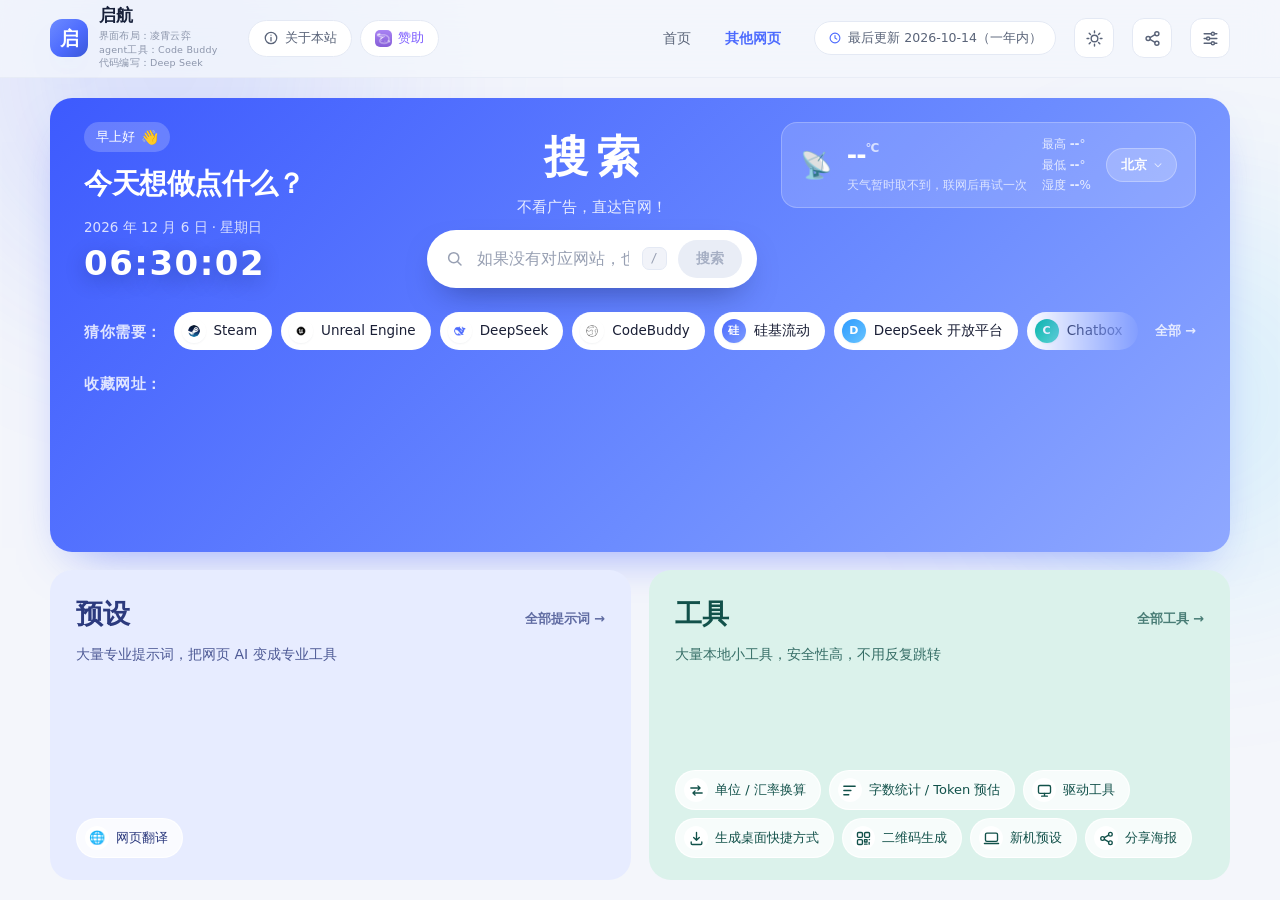
==== index.html @ effaac6b "docs: 关于本站弹窗精简成一条；补上 2026-10-14 那批改动的说明 - about.items 从 4 条收到 1 条，只留「主打什么功能？」   （一段话把搜索 / 预设 / 小工具三块" ====
﻿<!DOCTYPE html>
<html lang="zh-CN" data-theme="light">
<head>
<meta charset="UTF-8" />
<meta name="viewport" content="width=device-width, initial-scale=1" />
<title>启航 · 常用网站导航</title>
<meta name="description" content="常用网站导航页：常用直达、分类浏览、快速搜索，还有天气、便签待办和单位换算小工具。" />
<meta name="theme-color" content="#4D6BFE" />
<link rel="icon" type="image/svg+xml" href="assets/favicon.svg" />
<link rel="stylesheet" href="css/style.css?v=20261015a" />
</head>
<body>
<div class="bg-decor" aria-hidden="true">
  <span class="glow glow-a"></span>
  <span class="glow glow-b"></span>
</div>

<header class="topbar"></header>

<main id="top" class="wrap">

  <!-- ============================================================
       首屏：搜索 / 预设 / 工具 三块（参考稿定的 C1）
       ------------------------------------------------------------
       ① 搜索横跨整条，内部分三层：问候+天气 / 搜索框 / 常去
       ② 预设 ③ 工具 并排在下面
       原来的「天气条」收进了搜索块右上角，「常用直达」变成底部的「常去」条。
       「精选分类」暂时留在首屏下面，没动。
       ============================================================ -->
  <div class="home-top">

    <section class="hero-block" aria-label="搜索">

      <!-- 第一层：问候 ┊ 搜索 ┊ 天气，三者顶部齐平。
           搜索那组（标题 + 标语 + 框）包在 .hb-center 里吃中间的全部宽度；
           窄屏（≤980px）会退回成「问候 / 天气 一行，搜索在下」的老样子。 -->
      <div class="hb-row">

        <div class="hb-hi">
          <p class="hb-hello"><span id="greetText">你好</span><span class="wave">👋</span></p>
          <h1 class="hb-h1">今天想做点什么？</h1>
          <p class="hb-date"><span id="dateText">加载中…</span></p>
          <p class="hb-clock"><span id="clockText" class="clock">--:--:--</span></p>
        </div>

        <!-- 中间这一组：标题 + 标语紧贴搜索框（标语的 margin-bottom 就是那 10px 间距） -->
        <div class="hb-center">
          <h2 class="hb-title">搜索</h2>
          <p class="hb-sub">不看广告，直达官网！</p>

          <div class="search-wrap">
            <form class="search" id="searchForm" autocomplete="off" role="search">
              <svg class="search-icon" viewBox="0 0 24 24" width="19" height="19" fill="none" stroke="currentColor" stroke-width="1.9" stroke-linecap="round">
                <circle cx="11" cy="11" r="6.4"/><path d="M16 16l4.2 4.2"/>
              </svg>
              <input id="searchInput" type="text" enterkeyhint="search" placeholder="如果没有对应网站，也能进行纯净搜索！" aria-label="搜索网站，或输入网址和问题" />
              <button type="button" class="search-clear" id="searchClear" hidden aria-label="清空">×</button>
              <kbd class="search-kbd">/</kbd>
              <button type="submit" class="search-go" id="searchGo" disabled>搜索</button>
            </form>
            <div class="search-panel" id="searchPanel" hidden></div>
          </div>
        </div>

        <aside class="wx" id="weatherCard">
          <span class="wx-icon" id="weatherIcon">⛅</span>
          <div class="wx-now">
            <b><span id="weatherTemp">--</span><small>°C</small></b>
            <em id="weatherDesc">正在获取天气…</em>
          </div>
          <div class="wx-meta">
            <span>最高 <b id="weatherHigh">--</b>°</span>
            <span>最低 <b id="weatherLow">--</b>°</span>
            <span>湿度 <b id="weatherHum">--</b>%</span>
          </div>
          <button class="city-btn" id="cityBtn" type="button" aria-label="选择城市">
            <span id="cityName">北京</span>
            <svg viewBox="0 0 24 24" width="12" height="12" fill="none" stroke="currentColor" stroke-width="2.1" stroke-linecap="round" stroke-linejoin="round">
              <path d="M6 9.5 12 15.5l6-6"/>
            </svg>
          </button>
        </aside>
      </div>

      <!-- 第三层：猜你需要 —— 横向滚动的一排应用，固定内容不轮播。
           数据优先取 data.js 里标了 featured 的，没有就每个分类挑第一个。 -->
      <div class="apps" id="featured">
        <span class="apps-label">猜你需要：</span>
        <div class="apps-track" id="featuredGrid"></div>
        <a class="apps-more" href="sites.html" title="按分类浏览其他值得收藏的官网">全部 →</a>
      </div>

      <!-- 第四层：收藏网址 —— 预留给用户自己钉的几个入口。
           先和「猜你需要」并排站着、共用同一套样式（.apps / .apps-label / .apps-track），
           等内容定下来直接往 #favGrid 里塞就行，不用再调版面。 -->
      <div class="apps apps-fav" id="favorites">
        <span class="apps-label">收藏网址：</span>
        <div class="apps-track" id="favGrid"></div>
      </div>

    </section>

    <!-- ② 预设 | ③ 工具 -->
    <div class="pw-row">

      <section class="pw pw-preset">
        <div class="pw-head">
          <h2>预设</h2>
          <a class="pw-go" href="translate.html">全部提示词 →</a>
        </div>
        <p class="pw-sub">大量专业提示词，把网页 AI 变成专业工具</p>
        <div class="pw-chips" id="presetChips"></div>
      </section>

      <section class="pw pw-tool">
        <div class="pw-head">
          <h2>工具</h2>
          <a class="pw-go" href="tools.html?tool=unit">全部工具 →</a>
        </div>
        <p class="pw-sub">大量本地小工具，安全性高，不用反复跳转</p>
        <div class="pw-chips">

          <a class="pw-chip" href="tools.html?tool=unit">
            <span class="pw-chip-ico">
              <svg viewBox="0 0 24 24" width="17" height="17" fill="none" stroke="currentColor" stroke-width="1.9" stroke-linecap="round" stroke-linejoin="round">
                <path d="M4 8.5h13M14 5.5l3 3-3 3M20 15.5H7M10 12.5l-3 3 3 3"/>
              </svg>
            </span>
            单位 / 汇率换算
          </a>

          <a class="pw-chip" href="tools.html?tool=counter">
            <span class="pw-chip-ico">
              <svg viewBox="0 0 24 24" width="17" height="17" fill="none" stroke="currentColor" stroke-width="1.9" stroke-linecap="round" stroke-linejoin="round">
                <path d="M4 6h16M4 12h10M4 18h7"/>
              </svg>
            </span>
            字数统计 / Token 预估
          </a>

          <a class="pw-chip" href="tools.html?tool=specs">
            <span class="pw-chip-ico">
              <svg viewBox="0 0 24 24" width="17" height="17" fill="none" stroke="currentColor" stroke-width="1.9" stroke-linecap="round" stroke-linejoin="round">
                <rect x="3.5" y="5" width="17" height="11" rx="2"/><path d="M8 20h8M12 16v4"/>
              </svg>
            </span>
            驱动工具
          </a>

          <a class="pw-chip" href="tools.html?tool=shortcut">
            <span class="pw-chip-ico">
              <svg viewBox="0 0 24 24" width="17" height="17" fill="none" stroke="currentColor" stroke-width="1.9" stroke-linecap="round" stroke-linejoin="round">
                <path d="M12 3.5v11M8 10.5l4 4 4-4"/><path d="M4.5 17v2A1.5 1.5 0 0 0 6 20.5h12a1.5 1.5 0 0 0 1.5-1.5v-2"/>
              </svg>
            </span>
            生成桌面快捷方式
          </a>

          <a class="pw-chip" href="qr.html">
            <span class="pw-chip-ico">
              <svg viewBox="0 0 24 24" width="17" height="17" fill="none" stroke="currentColor" stroke-width="1.9" stroke-linecap="round" stroke-linejoin="round">
                <rect x="3.5" y="3.5" width="7" height="7" rx="1.6"/>
                <rect x="13.5" y="3.5" width="7" height="7" rx="1.6"/>
                <rect x="3.5" y="13.5" width="7" height="7" rx="1.6"/>
                <path d="M13.5 13.5h3.5v3.5h-3.5zM20 13.5h.5M13.5 20h3.5M20 17.5v2.5"/>
              </svg>
            </span>
            二维码生成
          </a>

          <a class="pw-chip" href="tools.html?tool=newpc">
            <span class="pw-chip-ico">
              <svg viewBox="0 0 24 24" width="17" height="17" fill="none" stroke="currentColor" stroke-width="1.9" stroke-linecap="round" stroke-linejoin="round">
                <rect x="3.5" y="4.5" width="17" height="11.5" rx="2"/><path d="M2 19h20"/>
              </svg>
            </span>
            新机预设
          </a>

          <a class="pw-chip" href="tools.html?tool=share">
            <span class="pw-chip-ico">
              <svg viewBox="0 0 24 24" width="17" height="17" fill="none" stroke="currentColor" stroke-width="1.9" stroke-linecap="round" stroke-linejoin="round">
                <circle cx="17.5" cy="6" r="2.6"/><circle cx="6.5" cy="12" r="2.6"/><circle cx="17.5" cy="18" r="2.6"/>
                <path d="M8.9 10.8 15.1 7.2M8.9 13.2l6.2 3.6"/>
              </svg>
            </span>
            分享海报
          </a>

        </div>
      </section>
    </div>
  </div>

</main>

<div class="cp-mask" id="cpMask" hidden>
  <div class="city-picker" role="dialog" aria-modal="true" aria-labelledby="cpTitle">
    <div class="cp-head">
      <span class="cp-title" id="cpTitle">选择城市</span>
      <div class="cp-search-wrap">
        <svg viewBox="0 0 24 24" width="16" height="16" fill="none" stroke="currentColor" stroke-width="1.9" stroke-linecap="round">
          <circle cx="11" cy="11" r="6.4"/><path d="M16 16l4.2 4.2"/>
        </svg>
        <input id="citySearch" class="cp-search" type="text" autocomplete="off" placeholder="搜索任意城市，如 杭州 / Shenzhen" />
      </div>
      <button class="cp-close" id="cpClose" type="button" aria-label="关闭">
        <svg viewBox="0 0 24 24" width="17" height="17" fill="none" stroke="currentColor" stroke-width="2" stroke-linecap="round">
          <path d="M6 6l12 12M18 6L6 18"/>
        </svg>
      </button>
    </div>

    <div class="cp-body">
      <div class="cp-provinces" id="cpProvinces"></div>
      <div class="cp-cities" id="cpCities"></div>
    </div>

    <div class="cp-foot">
      <button class="mini-btn" id="cpLocate" type="button">使用我的精确位置</button>
      <span class="cp-hint" id="cpHint">按省份浏览，也可以直接搜索任意城市</span>
    </div>
  </div>
</div>


<!-- 页脚已经拿掉：主页现在整好一屏，不留要滚才能看到的东西。
     署名还在顶栏那份 brand-credit 里，没丢。 -->

<div class="modal-mask" id="introModal" hidden>
  <div class="modal" role="dialog" aria-modal="true" aria-labelledby="modalTitle">
    <button class="modal-close" id="modalClose" type="button" aria-label="关闭">
      <svg viewBox="0 0 24 24" width="18" height="18" fill="none" stroke="currentColor" stroke-width="2" stroke-linecap="round">
        <path d="M6 6l12 12M18 6L6 18"/>
      </svg>
    </button>

    <div class="modal-shot" id="modalShot">
      <button class="shot-main" id="shotMain" type="button" title="点击全屏查看原图">
        <img id="modalImg" alt="" />
        <span class="shot-zoom">
          <svg viewBox="0 0 24 24" width="15" height="15" fill="none" stroke="currentColor" stroke-width="1.9" stroke-linecap="round" stroke-linejoin="round">
            <path d="M9 4H4v5M15 4h5v5M15 20h5v-5M9 20H4v-5"/>
          </svg>
          全屏查看
        </span>
      </button>

      <span class="shot-meta" id="shotMeta"></span>
      <span class="shot-count" id="shotCount"></span>

      <button class="shot-nav shot-prev" id="shotPrev" type="button" aria-label="上一张">
        <svg viewBox="0 0 24 24" width="20" height="20" fill="none" stroke="currentColor" stroke-width="2" stroke-linecap="round" stroke-linejoin="round">
          <path d="M14.5 6 8.5 12l6 6"/>
        </svg>
      </button>
      <button class="shot-nav shot-next" id="shotNext" type="button" aria-label="下一张">
        <svg viewBox="0 0 24 24" width="20" height="20" fill="none" stroke="currentColor" stroke-width="2" stroke-linecap="round" stroke-linejoin="round">
          <path d="M9.5 6l6 6-6 6"/>
        </svg>
      </button>
    </div>

    <div class="modal-body">
      <div class="modal-head">
        <span class="site-ico" id="modalIcon"></span>
        <div class="modal-title">
          <h3 id="modalTitle">—</h3>
          <p id="modalTagline"></p>
        </div>
        <a class="modal-mini-go" id="modalTopGo" href="#" target="_blank" rel="noopener noreferrer">直达官网</a>
      </div>

      <div class="modal-cols">
        <section class="mcol pros">
          <h4><span class="mcol-mark">优点</span></h4>
          <ul id="modalPros"></ul>
        </section>
        <section class="mcol cons">
          <h4><span class="mcol-mark">缺点</span></h4>
          <ul id="modalCons"></ul>
        </section>
      </div>

      <p class="modal-best" id="modalBest"></p>
      <p class="modal-tips" id="modalTips"></p>

      <div class="modal-foot">
        <a class="go-btn" id="modalGo" href="#" target="_blank" rel="noopener noreferrer">
          访问官网
          <svg viewBox="0 0 24 24" width="17" height="17" fill="none" stroke="currentColor" stroke-width="2" stroke-linecap="round" stroke-linejoin="round">
            <path d="M5 12h13M12.5 5.5 19 12l-6.5 6.5"/>
          </svg>
        </a>
        <span class="modal-host" id="modalHost"></span>
      </div>
    </div>
  </div>
</div>

<div class="lightbox" id="lightbox" hidden>
  <button class="lb-close" id="lbClose" type="button" aria-label="关闭全屏">
    <svg viewBox="0 0 24 24" width="20" height="20" fill="none" stroke="currentColor" stroke-width="2" stroke-linecap="round">
      <path d="M6 6l12 12M18 6L6 18"/>
    </svg>
  </button>
  <button class="lb-nav lb-prev" id="lbPrev" type="button" aria-label="上一张">
    <svg viewBox="0 0 24 24" width="24" height="24" fill="none" stroke="currentColor" stroke-width="2" stroke-linecap="round" stroke-linejoin="round">
      <path d="M14.5 6 8.5 12l6 6"/>
    </svg>
  </button>
  <img class="lb-img" id="lbImg" alt="" />
  <button class="lb-nav lb-next" id="lbNext" type="button" aria-label="下一张">
    <svg viewBox="0 0 24 24" width="24" height="24" fill="none" stroke="currentColor" stroke-width="2" stroke-linecap="round" stroke-linejoin="round">
      <path d="M9.5 6l6 6-6 6"/>
    </svg>
  </button>
  <div class="lb-bar">
    <span id="lbCaption"></span>
    <em id="lbCount"></em>
  </div>
</div>
<div class="toast" id="toast" hidden></div>

<script src="js/data.js?v=20261015a"></script>
<script src="js/seek.js?v=20261015a"></script>
<script src="js/app.js?v=20261015a"></script>
<script src="js/widgets.js?v=20261015a"></script>
<script src="js/topbar.js?v=20261015a"></script>
</body>
</html>
---- css/style.css ----
﻿/* ============================================================
   启航 · 常用网站导航  —  样式表
   主色调：DeepSeek 蓝 #4D6BFE
   ============================================================ */

/* ---------- 变量 ---------- */
:root {
  --brand: #4D6BFE;
  --brand-strong: #3A57D8;
  --brand-soft: #6D8BFF;
  --brand-tint: rgba(77, 107, 254, .09);
  --brand-tint-2: rgba(77, 107, 254, .16);
  --brand-grad: linear-gradient(135deg, #6D8BFF 0%, #4D6BFE 55%, #3A57D8 100%);

  --bg: #F4F6FB;
  --bg-2: #EAEEF8;
  --surface: #FFFFFF;
  --surface-2: #F7F9FE;
  --surface-3: #EFF3FC;
  --border: #E4E9F4;
  --border-strong: #D3DBEC;

  --text: #17203A;
  --text-2: #5A6479;
  --text-3: #8D96AC;

  --shadow-xs: 0 1px 2px rgba(23, 32, 58, .05);
  --shadow-sm: 0 2px 8px -2px rgba(23, 32, 58, .08), 0 1px 3px rgba(23, 32, 58, .04);
  --shadow-md: 0 14px 30px -14px rgba(23, 32, 58, .18), 0 4px 10px -6px rgba(23, 32, 58, .08);
  --shadow-brand: 0 16px 34px -16px rgba(77, 107, 254, .55);

  --r-xs: 8px;
  --r-sm: 12px;
  --r-md: 16px;
  --r-lg: 22px;
  --topbar-h: 78px;

  /* 版心左右的留白。所有页面、顶栏、页脚都按这个数来 */
  --gutter: 50px;
}

[data-theme="dark"] {
  --brand: #6D8BFF;
  --brand-strong: #8AA2FF;
  --brand-soft: #5A76E8;
  --brand-tint: rgba(109, 139, 255, .13);
  --brand-tint-2: rgba(109, 139, 255, .22);
  --brand-grad: linear-gradient(135deg, #7E99FF 0%, #5B76F5 55%, #4157C9 100%);

  --bg: #0B0F1A;
  --bg-2: #101625;
  --surface: #141A29;
  --surface-2: #1A2133;
  --surface-3: #202942;
  --border: #26304A;
  --border-strong: #333F5E;

  --text: #E9EEFB;
  --text-2: #A3AEC9;
  --text-3: #727E9C;

  --shadow-xs: 0 1px 2px rgba(0, 0, 0, .4);
  --shadow-sm: 0 4px 12px -4px rgba(0, 0, 0, .5);
  --shadow-md: 0 18px 36px -18px rgba(0, 0, 0, .75);
  --shadow-brand: 0 18px 40px -18px rgba(77, 107, 254, .6);
}

/* ---------- 基础 ---------- */
* { box-sizing: border-box; }

/* hidden 属性必须真正隐藏元素：
   否则像 .modal-mask 这种带 display:flex 的元素即使 hidden 也照样铺满全屏，
   变成一个看不见的透明遮罩，把整页的点击和滚轮全部吃掉。 */
[hidden] { display: none !important; }

html { scroll-behavior: smooth; }

body {
  margin: 0;
  min-height: 100vh;
  font-family: "PingFang SC", "HarmonyOS Sans SC", "Microsoft YaHei", "Segoe UI", system-ui, -apple-system, sans-serif;
  font-size: 15.5px;
  line-height: 1.6;
  color: var(--text);
  background: var(--bg);
  -webkit-font-smoothing: antialiased;
}

h1, h2, h3, p, ul, figure { margin: 0; }
ul { padding: 0; list-style: none; }
a { color: inherit; text-decoration: none; }
button, input, select { font: inherit; color: inherit; }
button { cursor: pointer; border: none; background: none; }

/* ============================================================
   版心 —— 全站就这一条
   ------------------------------------------------------------
   左右各留 --gutter，中间全部吃掉。原来是 min(1440px, 100% - 80px)，
   在 1920 这类屏幕上上限一到，两侧要空掉 240px 一整条 —— 白得浪费。
   顶栏、页脚、每一页的 <main> 都走这条，改这里就是全站一起改。
   窄屏上把 --gutter 调小（见下面 max-width: 720px），版心跟着一起收。
   ============================================================ */
.wrap { width: calc(100% - var(--gutter) * 2); margin-inline: auto; }

:focus-visible {
  outline: 2px solid var(--brand);
  outline-offset: 2px;
  border-radius: 6px;
}

/* ---------- 背景装饰 ---------- */
.bg-decor { position: fixed; inset: 0; z-index: -1; overflow: hidden; pointer-events: none; }
.glow { position: absolute; border-radius: 50%; filter: blur(90px); opacity: .55; }
.glow-a { width: 620px; height: 620px; top: -240px; left: -140px; background: radial-gradient(circle, rgba(77,107,254,.42), transparent 68%); }
.glow-b { width: 560px; height: 560px; top: 120px; right: -200px; background: radial-gradient(circle, rgba(0,196,255,.28), transparent 68%); }
[data-theme="dark"] .glow { opacity: .38; }

/* ---------- 顶栏 ---------- */
.topbar {
  position: sticky; top: 0; z-index: 60;
  height: var(--topbar-h);
  display: flex; align-items: center;
  background: rgba(244, 246, 251, .8);
  backdrop-filter: saturate(180%) blur(16px);
  -webkit-backdrop-filter: saturate(180%) blur(16px);
  border-bottom: 1px solid rgba(228, 233, 244, .7);
}
[data-theme="dark"] .topbar { background: rgba(11, 15, 26, .8); border-bottom-color: rgba(38, 48, 74, .7); }
@supports (background: color-mix(in srgb, red, blue)) {
  .topbar {
    background: color-mix(in srgb, var(--bg) 78%, transparent);
    border-bottom-color: color-mix(in srgb, var(--border) 70%, transparent);
  }
}
/* 和主内容用同一个版心宽度，主站按钮才能和下面的内容左对齐 */
.topbar-inner { display: flex; align-items: center; gap: 18px; width: calc(100% - var(--gutter) * 2); margin-inline: auto; }

.brand { display: flex; align-items: center; gap: 11px; flex: none; }
.brand-mark {
  width: 38px; height: 38px; border-radius: 12px;
  display: grid; place-items: center;
  background: var(--brand-grad); color: #fff;
  font-size: 19px; font-weight: 700;
  box-shadow: var(--shadow-brand);
}
.brand-text { display: flex; flex-direction: column; line-height: 1.15; }
.brand-text strong { font-size: 16.5px; letter-spacing: .4px; }
.brand-text small { font-size: 11.5px; color: var(--text-3); letter-spacing: .6px; }

/* 顶栏里固定显示的制作信息，三行小字 */
.brand-credit { display: flex; flex-direction: column; margin-top: 3px; }
.brand-credit i {
  font-style: normal;
  font-size: 9.5px; line-height: 1.45; letter-spacing: .2px;
  color: var(--text-3);
  white-space: nowrap;
}

.top-actions { display: flex; align-items: center; gap: 8px; margin-left: 12px; }
.top-btn {
  display: inline-flex; align-items: center; gap: 6px;
  height: 37px; padding: 0 14px; border-radius: 999px;
  font-size: 13px; color: var(--text-2); white-space: nowrap;
  background: var(--surface); border: 1px solid var(--border);
  transition: all .18s;
}
.top-btn:hover { color: var(--brand); border-color: var(--brand-soft); background: var(--brand-tint); transform: translateY(-1px); }
.top-btn img { width: 17px; height: 17px; border-radius: 5px; flex: none; }
.top-btn.is-sponsor { color: #7c5cff; }
.top-btn.is-sponsor:hover { color: #fff; background: linear-gradient(135deg, #8f6dff, #6a45f5); border-color: transparent; }

.topnav { display: flex; gap: 4px; margin-left: auto; }

/* 子页面（其他网页 / 小工具 等）顶栏里的导航，同样靠右 */
.nav { display: flex; gap: 4px; margin-left: auto; }
.nav a {
  padding: 8px 15px; border-radius: 999px;
  font-size: 13.5px; font-weight: 500; color: var(--text-2);
  transition: background .18s, color .18s;
}
.nav a:hover { background: var(--brand-tint); color: var(--brand); }
.topnav a {
  padding: 8px 15px; border-radius: 999px;
  font-size: 14px; color: var(--text-2);
  transition: background .18s, color .18s;
}
.topnav a:hover { background: var(--brand-tint); color: var(--brand); }

.icon-btn {
  width: 40px; height: 40px; border-radius: 12px;
  display: grid; place-items: center;
  color: var(--text-2);
  border: 1px solid var(--border);
  background: var(--surface);
  transition: all .2s;
}
.icon-btn:hover { color: var(--brand); border-color: var(--brand-soft); background: var(--brand-tint); }
.ico-moon { display: none; }
[data-theme="dark"] .ico-sun { display: none; }
[data-theme="dark"] .ico-moon { display: block; }

/* ---------- 首屏 ---------- */
main { padding-bottom: 40px; }

.hero {
  display: grid;
  grid-template-columns: minmax(0, 1fr) 300px;
  gap: 34px;
  align-items: start;
  padding: 52px 0 8px;
}

/* 问候语在左、随机推荐在右，搜索框横跨两列 */
.hero-top {
  display: grid;
  grid-template-columns: minmax(0, 1fr) 336px;
  gap: 22px;
  align-items: start;
}
.hero-greet { min-width: 0; }

/* ---------- 随机推荐 ---------- */
.hero-pick {
  position: relative;
  padding: 11px 13px 9px;
  border-radius: var(--r-md);
  background: var(--surface);
  border: 1px solid var(--border);
  box-shadow: var(--shadow-xs);
  transition: border-color .18s;
}
.hero-pick:hover { border-color: var(--brand-soft); }

.hp-head { display: flex; align-items: center; gap: 8px; margin-bottom: 9px; }
.hp-title {
  font-size: 11px; font-weight: 700; letter-spacing: 1.1px;
  color: var(--text-3); text-transform: uppercase;
}
.hp-nav { margin-left: auto; display: flex; gap: 5px; }
.hp-btn {
  width: 26px; height: 26px; border-radius: 8px;
  display: grid; place-items: center;
  color: var(--text-2); background: var(--surface-2);
  border: 1px solid var(--border);
  transition: color .18s, background .18s, border-color .18s;
}
.hp-btn:hover:not(:disabled) { color: var(--brand); background: var(--brand-tint); border-color: var(--brand-tint-2); }
.hp-btn:disabled { opacity: .34; cursor: not-allowed; }

/* 换推荐时淡入 + 轻轻上移，不要硬切。
   每次 paint() 都会重建这张卡，所以动画会自动播一遍。 */
.hp-card {
  min-height: 104px;
  display: flex; flex-direction: column; gap: 9px;
  animation: hpIn .34s cubic-bezier(.2, .8, .3, 1);
}
@keyframes hpIn {
  from { opacity: 0; transform: translateY(9px); }
}
.hp-top { display: flex; align-items: flex-start; gap: 11px; min-width: 0; }
.hp-card .site-ico { width: 38px; height: 38px; border-radius: 12px; font-size: 16px; }
.hp-info { flex: 1; min-width: 0; }
.hp-info b {
  display: block; font-size: 14px; font-weight: 700;
  white-space: nowrap; overflow: hidden; text-overflow: ellipsis;
}
.hp-info em {
  display: block; margin-top: 1px; font-style: normal;
  font-size: 12px; color: var(--text-3);
  white-space: nowrap; overflow: hidden; text-overflow: ellipsis;
}
.hp-url {
  display: block; margin-top: 3px;
  font-family: ui-monospace, "SFMono-Regular", Consolas, monospace;
  font-size: 10.5px; color: var(--text-3);
  white-space: nowrap; overflow: hidden; text-overflow: ellipsis;
}
.hp-acts { display: flex; gap: 7px; margin-top: auto; }
.hp-act {
  flex: 1 1 0; min-width: 0;
  display: inline-flex; align-items: center; justify-content: center;
  height: 31px; border-radius: 9px;
  font-size: 12.5px; font-weight: 600; color: var(--text-2);
  background: var(--surface-2); border: 1px solid var(--border);
  transition: color .18s, background .18s, border-color .18s, filter .18s;
}
.hp-act:hover { color: var(--brand); background: var(--brand-tint); border-color: var(--brand-tint-2); }
.hp-act.is-primary { color: #fff; background: var(--brand-grad); border-color: transparent; }
.hp-act.is-primary:hover { filter: brightness(1.08); }

/* 换页倒计时。每帧都在改 transform，补一点点线性过渡，
   换新卡片时从 0 弹回满格也不会显得突然。 */
.hp-bar { height: 2px; margin-top: 9px; border-radius: 2px; background: var(--border); overflow: hidden; }
.hp-bar span {
  display: block; height: 100%; background: var(--brand);
  transform-origin: left center; transform: scaleX(1);
  transition: transform .18s linear;
  will-change: transform;
}

.hero-hello {
  display: inline-flex; align-items: center; gap: 7px;
  font-size: 14.5px; font-weight: 600; color: var(--brand);
  background: var(--brand-tint); border: 1px solid var(--brand-tint-2);
  padding: 5px 14px; border-radius: 999px;
}
.wave { display: inline-block; animation: wave 2.6s ease-in-out infinite; transform-origin: 70% 70%; }
@keyframes wave {
  0%, 60%, 100% { transform: rotate(0deg); }
  70% { transform: rotate(16deg); }
  80% { transform: rotate(-10deg); }
  90% { transform: rotate(12deg); }
}

.hero-title {
  font-size: clamp(28px, 3.6vw, 40px);
  font-weight: 800;
  letter-spacing: -.5px;
  margin: 14px 0 10px;
  line-height: 1.25;
}
.hero-meta {
  display: flex; align-items: center; gap: 10px;
  font-size: 14.5px; color: var(--text-2);
}
.hero-meta .dot { width: 4px; height: 4px; border-radius: 50%; background: var(--text-3); }
.clock { font-variant-numeric: tabular-nums; font-weight: 600; color: var(--text); letter-spacing: .3px; }

/* 搜索 */
/* 不再限制宽度：让它一路铺到右边的小工具列 */
.search-wrap { position: relative; margin-top: 26px; }
.search {
  display: flex; align-items: center; gap: 11px;
  padding: 0 14px 0 17px;
  height: 58px;
  background: var(--surface);
  border: 1.5px solid var(--border);
  border-radius: 999px;
  box-shadow: var(--shadow-sm);
  transition: border-color .2s, box-shadow .2s, transform .2s;
}
.search:focus-within {
  border-color: var(--brand);
  box-shadow: 0 0 0 4px var(--brand-tint), var(--shadow-md);
  transform: translateY(-1px);
}
.search-icon { color: var(--text-3); flex: none; }
.search:focus-within .search-icon { color: var(--brand); }
.search input {
  flex: 1; min-width: 0; height: 100%;
  border: none; background: none; outline: none;
  font-size: 15.5px;
}
.search input::placeholder { color: var(--text-3); }
.search input::-webkit-search-cancel-button { display: none; }
.search-kbd {
  flex: none; font-size: 12px; color: var(--text-3);
  border: 1px solid var(--border); border-radius: 7px;
  padding: 1px 8px; background: var(--surface-2);
}
.search:focus-within .search-kbd { display: none; }
.search-clear {
  flex: none; width: 24px; height: 24px; border-radius: 50%;
  display: grid; place-items: center; font-size: 17px; line-height: 1;
  color: var(--text-3); background: var(--surface-3);
}
.search-clear:hover { color: var(--brand); background: var(--brand-tint); }

/* 「搜索」按钮 —— 手机上的虚拟键盘不一定有「前往」，得有个能点的 */
.search-go {
  flex: none; height: 38px; padding: 0 18px;
  border: none; border-radius: 999px;
  font-size: 14px; font-weight: 600; color: #fff;
  background: var(--brand-grad);
  box-shadow: var(--shadow-brand);
  cursor: pointer;
  transition: filter .18s, transform .18s;
}
.search-go:hover { filter: brightness(1.07); }
.search-go:active { transform: scale(.96); }


/* 框里什么都没有时，按钮变灰、点不动 ——
   一个亮着的蓝色「搜索」按下去什么也不会发生，比灰着更让人困惑。
   状态由 js/app.js 的 syncGo() 切 .disabled。 */
.search-go:disabled,
.search-go:disabled:hover {
  background: #E9EDF6;
  color: #A6AFC4;
  box-shadow: none;
  cursor: not-allowed;
  filter: none;
  transform: none;
}

.search-panel {
  position: absolute; top: calc(100% + 10px); left: 0; right: 0;
  z-index: 50;
  background: var(--surface);
  border: 1px solid var(--border);
  border-radius: var(--r-md);
  box-shadow: var(--shadow-md);
  padding: 8px;
  max-height: 380px; overflow-y: auto;
}
.search-item {
  display: flex; align-items: center; gap: 11px;
  padding: 9px 11px; border-radius: var(--r-sm);
  transition: background .15s;
}
.search-item.is-on, .search-item:hover { background: var(--brand-tint); }
.search-item .site-ico { width: 34px; height: 34px; border-radius: 10px; font-size: 14px; }
.search-item .site-text { flex: 1; min-width: 0; }
.search-item .si-name {
  font-weight: 600; font-size: 14.5px;
  white-space: nowrap; overflow: hidden; text-overflow: ellipsis;
}
.search-item .site-desc {
  white-space: nowrap; overflow: hidden; text-overflow: ellipsis;
}
.search-item .si-cat { margin-left: 10px; font-size: 12px; color: var(--text-3); white-space: nowrap; }

/* 第三档：只保留网址的站点，无图标、弱化处理 */
.search-item.is-bare { padding-left: 15px; }
.search-item.is-bare .si-name { font-weight: 500; }
.search-item .si-url {
  margin-top: 1px;
  font-size: 11.5px; color: var(--brand);
  font-family: ui-monospace, "SFMono-Regular", Consolas, monospace;
  white-space: nowrap; overflow: hidden; text-overflow: ellipsis;
}
.search-empty { padding: 18px 12px; text-align: center; color: var(--text-3); font-size: 14px; }

/* 站内一条都没搜到时的说明行 */
.search-none {
  padding: 11px 13px 7px;
  font-size: 13px; line-height: 1.65; color: var(--text-2);
  word-break: break-word;
}

/* 兜底的搜索引擎入口：和站内结果区分开，一看就知道是「出去了」 */
.search-item.search-engine { gap: 12px; }
.search-item.search-engine .se-ico {
  flex: none; width: 34px; height: 34px; border-radius: 10px;
  display: grid; place-items: center;
  color: var(--brand); background: var(--brand-tint);
  border: 1px dashed var(--brand-tint-2);
}
.search-item.search-engine .si-name { font-weight: 600; }
.search-item.search-engine.is-first { background: var(--brand-tint); }
.search-item.search-engine.is-first .si-name { color: var(--brand); }

/* 手机上：没有「/」这个键，快捷键提示没意义；输入框字号必须 ≥16px，
   否则 iOS Safari 一聚焦就会把整个页面放大，看着像「手机端坏了」 */
@media (max-width: 720px) {
  .search-kbd { display: none; }
  .search { height: 52px; gap: 8px; padding: 0 10px 0 14px; }
  .search input { font-size: 16px; }
  .search-go { height: 36px; padding: 0 15px; font-size: 13.5px; }
  .search-clear { width: 22px; height: 22px; font-size: 16px; }
  .search-panel { max-height: 60vh; }
}

/* 快捷词 */
.chips { display: flex; flex-wrap: wrap; gap: 9px; margin-top: 18px; }
.chip {
  display: inline-flex; align-items: center; gap: 6px;
  padding: 7px 15px; border-radius: 999px;
  font-size: 13.5px; color: var(--text-2);
  background: var(--surface); border: 1px solid var(--border);
  transition: all .18s;
}
.chip:hover { color: var(--brand); border-color: var(--brand-soft); background: var(--brand-tint); transform: translateY(-1px); }

/* ---------- 通用卡片 ---------- */
.card {
  background: var(--surface);
  border: 1px solid var(--border);
  border-radius: var(--r-lg);
  box-shadow: var(--shadow-sm);
}

/* ---------- 天气（横向一条，位于内容区最顶部，横跨整个版心） ---------- */
.weather {
  position: relative; overflow: hidden;
  display: flex; align-items: center; gap: 16px;
  margin-top: 18px;
  margin-bottom: 24px;
  padding: 14px 22px;
}
.weather::after {
  content: ""; position: absolute; right: -50px; top: -70px;
  width: 160px; height: 160px; border-radius: 50%;
  background: radial-gradient(circle, var(--brand-tint-2), transparent 70%);
  pointer-events: none;
}
.weather-label {
  flex: none;
  font-size: 12px; font-weight: 600; letter-spacing: 1.2px;
  color: var(--text-3); text-transform: uppercase;
}
.weather-icon { flex: none; font-size: 30px; line-height: 1; }
.weather-temp { flex: none; display: flex; align-items: flex-start; }
.weather-temp span {
  font-size: 30px; font-weight: 800; letter-spacing: -1px;
  font-variant-numeric: tabular-nums;
}
.weather-temp small { font-size: 13px; font-weight: 600; color: var(--text-3); margin-top: 4px; }
.weather-desc { flex: none; font-size: 14px; color: var(--text-2); }

.weather-foot {
  display: flex; align-items: center; gap: 15px;
  margin-left: auto;
  font-size: 12.5px; color: var(--text-3);
}
.weather-foot b { color: var(--text); font-weight: 600; }

.city-btn {
  flex: none;
  display: inline-flex; align-items: center; gap: 5px;
  padding: 6px 12px 6px 14px; border-radius: 999px;
  font-size: 12.5px; font-weight: 600; color: var(--text-2);
  background: var(--surface-2); border: 1px solid var(--border);
  transition: all .18s;
}
.city-btn:hover { color: var(--brand); border-color: var(--brand-soft); background: var(--brand-tint); }
.city-btn svg { flex: none; opacity: .7; transition: transform .2s; }
.city-btn[aria-expanded="true"] svg { transform: rotate(180deg); }

/* ---------- 右上角的小工具按钮列 ---------- */
.hero-tools { min-width: 0; }
.hero-tools-title {
  margin-bottom: 10px;
  font-size: 12px; font-weight: 700; letter-spacing: 1.2px;
  color: var(--text-3); text-transform: uppercase;
}
.hero-tools-list { display: flex; flex-direction: column; gap: 8px; }

.tool-btn {
  display: flex; align-items: center; gap: 12px;
  padding: 11px 14px;
  border-radius: var(--r-md);
  background: var(--surface);
  border: 1px solid var(--border);
  box-shadow: var(--shadow-xs);
  transition: transform .18s, border-color .18s, box-shadow .18s, background .18s;
}
.tool-btn:hover {
  transform: translateY(-2px);
  border-color: var(--brand-soft);
  background: var(--brand-tint);
  box-shadow: var(--shadow-md);
}
.tool-btn-ico {
  flex: none; width: 34px; height: 34px; border-radius: 10px;
  display: grid; place-items: center;
  color: var(--brand); background: var(--brand-tint);
  border: 1px solid var(--brand-tint-2);
}
.tool-btn-name {
  font-size: 13.5px; font-weight: 600;
  white-space: nowrap; overflow: hidden; text-overflow: ellipsis;
}
.tool-btn:hover .tool-btn-name { color: var(--brand); }

/* ---------- 区块标题 ---------- */
.section { margin-top: 62px; scroll-margin-top: 84px; }
.section-head { margin-bottom: 22px; }
.section-head h2 {
  display: flex; align-items: center; gap: 11px;
  font-size: 21px; font-weight: 700; letter-spacing: -.2px;
}
.section-head .bar {
  width: 5px; height: 21px; border-radius: 3px;
  background: var(--brand-grad);
  box-shadow: 0 0 0 4px var(--brand-tint);
}
.section-head p { margin: 7px 0 0 16px; font-size: 13.5px; color: var(--text-3); }

/* ---------- 图标 ---------- */
.site-ico {
  flex: none; width: 42px; height: 42px; border-radius: 12px;
  display: grid; place-items: center; overflow: hidden;
  font-size: 17px; font-weight: 700; color: #fff;
  box-shadow: var(--shadow-xs);
  transition: transform .2s, background .2s;
}
.site-ico img { width: 100%; height: 100%; object-fit: contain; padding: 6px; background: #fff; border-radius: inherit; }
[data-theme="dark"] .site-ico img { background: rgba(255,255,255,.92); }

.site-text { min-width: 0; }
.site-desc {
  font-size: 12.5px; color: var(--text-3);
  white-space: nowrap; overflow: hidden; text-overflow: ellipsis;
}

/* 网站名后面的别名，比如 Unreal Engine（UE、虚幻引擎） */
.name-alias {
  font-size: .86em;
  font-weight: 500;
  color: var(--text-3);
  white-space: nowrap;
}

/* ---------- 精选卡片 ---------- */
.pick-grid,
.featured-grid { display: grid; grid-template-columns: repeat(auto-fill, minmax(272px, 1fr)); gap: 14px; }

.pick-card {
  position: relative;
  min-width: 0;
  display: flex; flex-direction: column; gap: 15px;
  padding: 20px 20px 18px;
  background: var(--surface);
  border: 1px solid var(--border);
  border-radius: var(--r-lg);
  box-shadow: var(--shadow-xs);
  transition: transform .22s cubic-bezier(.2,.7,.3,1), box-shadow .22s, border-color .22s;
}
.pick-card:hover,
.pick-card:focus-within {
  transform: translateY(-4px);
  border-color: var(--brand-soft);
  box-shadow: var(--shadow-md);
}

.pick-top { display: flex; align-items: center; gap: 14px; min-height: 48px; }
.pick-card .site-ico { width: 48px; height: 48px; border-radius: 14px; font-size: 19px; }
.pick-card:hover .site-ico { transform: scale(1.05) rotate(-3deg); }
.pick-title { min-width: 0; }
.pick-title h4 {
  font-size: 16.5px; font-weight: 700; letter-spacing: -.1px;
  white-space: nowrap; overflow: hidden; text-overflow: ellipsis;
}
.pick-short {
  font-size: 12.5px; color: var(--text-3);
  white-space: nowrap; overflow: hidden; text-overflow: ellipsis;
}

.pick-bottom { position: relative; height: 38px; }
.pick-host {
  position: absolute; inset: 0; display: block;
  line-height: 38px;
  /* 长网址（比如 Davinci Resolve 那条）必须截断，否则会把卡片撑变形，
     同一行的卡片就对不齐了。完整地址在悬停提示里。 */
  overflow: hidden;
  text-overflow: ellipsis;
  white-space: nowrap;
  font-size: 12.5px; color: var(--text-3);
  font-family: ui-monospace, "SFMono-Regular", Consolas, monospace;
  transition: opacity .2s;
}
.pick-card:hover .pick-host,
.pick-card:focus-within .pick-host { opacity: 0; }

.pick-actions {
  position: absolute; inset: 0;
  display: flex; gap: 8px;
  opacity: 0; transform: scale(.94); transform-origin: center bottom;
  pointer-events: none;
  transition: opacity .18s ease, transform .18s cubic-bezier(.2, .8, .3, 1);
}
.pick-card:hover .pick-actions,
.pick-card:focus-within .pick-actions { opacity: 1; transform: none; pointer-events: auto; }

.pick-btn {
  flex: 1 1 auto; min-width: 0;
  display: inline-flex; align-items: center; justify-content: center; gap: 6px;
  height: 38px; padding: 0 12px; border-radius: 11px;
  font-size: 13.5px; font-weight: 600;
  transition: all .18s;
}
.pick-btn svg { flex: none; }
.pick-btn.is-ghost { color: var(--text-2); background: var(--surface-3); border: 1px solid var(--border); }
.pick-btn.is-ghost:hover { color: var(--brand); background: var(--brand-tint); border-color: var(--brand-soft); }
.pick-btn.is-solid { color: #fff; background: var(--brand-grad); box-shadow: var(--shadow-brand); }
.pick-btn.is-solid:hover { filter: brightness(1.07); }

/* ---------- 全部网站入口（搜索框正下方，最显眼的位置） ---------- */
.nav-all { color: var(--brand) !important; font-weight: 600; }

/* 跟着搜索框一起铺满 */
.chips-row {
  display: flex; align-items: center; gap: 10px;
  flex-wrap: wrap;
}
.chips-row .chips { flex: 1 1 auto; margin-top: 0; }

.all-btn {
  flex: none; margin-left: auto;
  display: inline-flex; align-items: center; gap: 8px;
  padding: 10px 17px; border-radius: 999px;
  font-size: 13.5px; font-weight: 600; color: #fff;
  background: var(--brand-grad);
  box-shadow: var(--shadow-brand);
  transition: transform .18s cubic-bezier(.2,.7,.3,1), filter .18s, box-shadow .18s;
}
.all-btn:hover { transform: translateY(-2px); filter: brightness(1.07); box-shadow: 0 12px 26px -10px rgba(77, 107, 254, .7); }
.all-btn svg { flex: none; }
.all-btn em {
  font-style: normal; font-size: 11.5px; font-weight: 700;
  padding: 2px 8px; border-radius: 999px;
  background: rgba(255, 255, 255, .24);
  font-variant-numeric: tabular-nums;
}

@media (max-width: 560px) {
  .chips-row { gap: 8px; }
  .chips-row .chips { flex: 1 1 100%; }
  .all-btn { margin-left: 0; width: 100%; justify-content: center; }
}

/* 持续补充提示 */
.notice {
  display: flex; align-items: center; gap: 11px;
  padding: 15px 20px;
  border: 1px dashed var(--border-strong);
  border-radius: var(--r-lg);
  background: var(--surface-2);
  font-size: 13.5px; color: var(--text-3);
}
.notice-dot {
  flex: none; width: 8px; height: 8px; border-radius: 50%;
  background: var(--brand); box-shadow: 0 0 0 4px var(--brand-tint);
  animation: noticePulse 2.2s ease-in-out infinite;
}
@keyframes noticePulse { 0%, 100% { opacity: 1; } 50% { opacity: .3; } }

.chip-hint { align-self: center; margin-left: 3px; font-size: 12.5px; color: var(--text-3); }

/* ---------- 分类块（大类 → 小类） ---------- */
.category-list { display: flex; flex-direction: column; gap: 18px; }

/* 大类：一张卡片，装着底下的若干小类 */
.group {
  background: var(--surface);
  border: 1px solid var(--border);
  border-radius: var(--r-lg);
  padding: 20px 22px 22px;
  box-shadow: var(--shadow-xs);
}
/* 大类标题整行可点，用来展开 / 折叠 */
.group-head {
  display: flex; align-items: center; gap: 13px;
  width: 100%; text-align: left;
  padding: 0 0 15px;
  border-bottom: 1px solid var(--border);
  cursor: pointer;
  transition: opacity .18s;
}
.group-head:hover { opacity: .78; }
.group-head:focus-visible {
  outline: 2px solid var(--brand);
  outline-offset: 3px; border-radius: 8px;
}

.group-body { padding-top: 18px; }
.group.is-collapsed .group-body { display: none; }
/* 折叠时底下什么都没有，分隔线留着反而多余 */
.group.is-collapsed .group-head { padding-bottom: 0; border-bottom-color: transparent; }

.group-toggle {
  flex: none; display: grid; place-items: center;
  width: 30px; height: 30px; border-radius: 50%;
  color: var(--text-3); background: var(--surface-2);
  border: 1px solid var(--border);
  transition: transform .22s, color .18s, background .18s;
}
.group-head:hover .group-toggle { color: var(--brand); background: var(--brand-tint); }
.group.is-collapsed .group-toggle { transform: rotate(-90deg); }
.group-icon {
  flex: none; width: 44px; height: 44px; border-radius: 14px;
  display: grid; place-items: center; font-size: 22px;
  background: var(--brand-tint); border: 1px solid var(--brand-tint-2);
}
.group-title h3 { font-size: 18px; font-weight: 800; letter-spacing: -.3px; }
.group-desc { margin-top: 2px; font-size: 12.5px; color: var(--text-3); }
.group-count { margin-left: auto; flex: none; font-size: 12.5px; color: var(--text-3); }

/* 小类：背景比大类深一档，一眼能看出这是大类里面的一块。
   默认收起，点标题才展开卡片。 */
.category {
  margin-bottom: 12px;
  padding: 0;
  border-radius: var(--r-sm);
  background: var(--surface-2);
  border: 1px solid var(--border);
  transition: border-color .18s;
}
.category:hover { border-color: var(--brand-soft); }
.group .category:last-child { margin-bottom: 0; }
/* 大类下只有一个小类时，不用再套一层底色 */
.category.is-solo {
  background: none; border-color: transparent;
  margin-bottom: 0; padding: 0;
}

/* 光靠底色在深色模式下不够明显，再加两点结构上的区分：
   小类整体往里缩进一格，左侧压一条竖线，一眼就能看出是从属关系。 */
.category:not(.is-solo) {
  margin-left: 16px;
  border-left: 3px solid var(--brand-tint-2);
}
.category:not(.is-solo):hover { border-left-color: var(--brand); }
@media (max-width: 720px) {
  .category:not(.is-solo) { margin-left: 6px; }
}

.category-head {
  display: flex; align-items: center; gap: 8px;
  padding: 6px 12px 6px 6px;
}
.cat-head-btn {
  flex: 1; min-width: 0;
  display: flex; align-items: center; gap: 12px;
  padding: 7px 10px; border-radius: 10px;
  text-align: left;
  transition: background .18s;
}
.cat-head-btn:hover { background: var(--surface-3); }
.cat-head-btn:focus-visible { outline: 2px solid var(--brand); outline-offset: 2px; }

.cat-icon {
  flex: none; width: 32px; height: 32px; border-radius: 10px;
  display: grid; place-items: center; font-size: 16px;
  background: var(--brand-tint); border: 1px solid var(--brand-tint-2);
}
.cat-head-btn h4 { font-size: 14.5px; font-weight: 700; }
.cat-head-btn .cat-desc { font-size: 12px; color: var(--text-3); }

.cat-toggle {
  flex: none; display: grid; place-items: center;
  width: 26px; height: 26px; border-radius: 50%;
  color: var(--text-3); background: var(--surface);
  border: 1px solid var(--border);
  transition: transform .22s, color .18s, background .18s;
}
.cat-head-btn:hover .cat-toggle { color: var(--brand); background: var(--brand-tint); }

.cat-body { padding: 2px 14px 14px; }
.category.is-collapsed .cat-body { display: none; }
.category.is-collapsed .cat-toggle { transform: rotate(-90deg); }
.category.is-solo .cat-body { padding: 0; }
.cat-count {
  margin-left: auto; font-size: 12px; color: var(--brand);
  background: var(--brand-tint); border: 1px solid var(--brand-tint-2);
  padding: 3px 11px; border-radius: 999px; white-space: nowrap;
}

/* 分类标题右侧的「更多」：主页只是精选，完整列表在「其他网页」页 */
.cat-more {
  flex: none; margin-left: 10px;
  display: inline-flex; align-items: center; gap: 3px;
  padding: 4px 13px; border-radius: 999px;
  font-size: 12.5px; font-weight: 600; color: var(--brand);
  background: var(--surface); border: 1px solid var(--brand-tint-2);
  white-space: nowrap;
  transition: color .18s, background .18s, border-color .18s, box-shadow .18s;
}
.cat-more:hover {
  color: #fff; background: var(--brand-grad);
  border-color: transparent; box-shadow: var(--shadow-brand);
}
.cat-more-arrow { display: inline-block; transition: transform .18s; }
.cat-more:hover .cat-more-arrow { transform: translateX(3px); }

@media (max-width: 720px) {
  .cat-more { margin-left: 8px; padding: 4px 11px; font-size: 12px; }
}

/* ---------- 分类里的额外入口（配置检测等） ---------- */
.cat-tool {
  display: flex; align-items: center; gap: 13px;
  margin: 0 0 14px;
  padding: 11px 16px;
  border-radius: var(--r-sm);
  background: var(--brand-tint);
  border: 1px solid var(--brand-tint-2);
  transition: border-color .18s, transform .18s, box-shadow .18s;
}
.cat-tool:hover {
  border-color: var(--brand);
  transform: translateY(-1px);
  box-shadow: var(--shadow-brand);
}
.cat-tool-ico {
  flex: none; width: 34px; height: 34px; border-radius: 11px;
  display: grid; place-items: center;
  color: #fff; background: var(--brand-grad);
}
.cat-tool-txt { flex: 1; min-width: 0; }
.cat-tool-txt b { display: block; font-size: 14px; font-weight: 700; color: var(--text); }
.cat-tool-txt small { display: block; margin-top: 2px; font-size: 12.5px; color: var(--text-2); }
.cat-tool-go { flex: none; font-size: 13px; font-weight: 600; color: var(--brand); white-space: nowrap; }

@media (max-width: 720px) {
  .cat-tool { padding: 11px 13px; gap: 10px; }
  .cat-tool-txt small { display: none; }
}

/* ---------- 小工具 ---------- */
.tool-grid { display: grid; grid-template-columns: 1fr 1fr; gap: 18px; align-items: start; }
.tool-card { padding: 20px 22px 22px; }
.tool-head { display: flex; align-items: center; gap: 12px; margin-bottom: 16px; }
.tool-head h3 { font-size: 16.5px; font-weight: 700; margin-right: auto; }
.tool-badge {
  font-size: 12px; color: var(--brand); background: var(--brand-tint);
  border: 1px solid var(--brand-tint-2); padding: 3px 11px; border-radius: 999px;
}

.tabs { display: flex; gap: 3px; background: var(--surface-3); padding: 3px; border-radius: 999px; }
.tab {
  padding: 6px 14px; border-radius: 999px; font-size: 13px; color: var(--text-2);
  transition: all .18s;
}
.tab:hover { color: var(--brand); }
.tab.is-active { background: var(--surface); color: var(--brand); font-weight: 600; box-shadow: var(--shadow-xs); }

.tab-panel { display: none; }
.tab-panel.is-active { display: block; }

.unit-cats { display: flex; flex-wrap: wrap; gap: 7px; margin-bottom: 16px; }
.unit-cat {
  padding: 6px 13px; border-radius: 999px; font-size: 13px;
  color: var(--text-2); background: var(--surface-2); border: 1px solid var(--border);
  transition: all .18s;
}
.unit-cat:hover { color: var(--brand); border-color: var(--brand-soft); }
.unit-cat.is-active { background: var(--brand); color: #fff; border-color: var(--brand); box-shadow: var(--shadow-brand); }

.conv-row { display: flex; align-items: center; gap: 10px; }
.conv-col { flex: 1; min-width: 0; display: flex; flex-direction: column; gap: 8px; }
.conv-input {
  width: 100%; height: 50px; padding: 0 15px;
  font-size: 19px; font-weight: 600; font-variant-numeric: tabular-nums;
  background: var(--surface-2); border: 1.5px solid var(--border);
  border-radius: var(--r-sm); outline: none;
  transition: border-color .18s, box-shadow .18s;
}
.conv-input:focus { border-color: var(--brand); box-shadow: 0 0 0 3px var(--brand-tint); }
.conv-input[readonly] { color: var(--brand); }
.conv-input::-webkit-outer-spin-button,
.conv-input::-webkit-inner-spin-button { -webkit-appearance: none; margin: 0; }
.conv-input[type=number] { -moz-appearance: textfield; }

.conv-select {
  width: 100%; height: 40px; padding: 0 30px 0 12px;
  appearance: none; -webkit-appearance: none;
  font-size: 13.5px; color: var(--text-2);
  background: var(--surface-2); border: 1px solid var(--border); border-radius: var(--r-sm);
  background-image: url("data:image/svg+xml;utf8,<svg xmlns='http://www.w3.org/2000/svg' width='11' height='11' viewBox='0 0 12 12'><path d='M2 4.2 6 8.2l4-4' fill='none' stroke='%238D96AC' stroke-width='1.6' stroke-linecap='round'/></svg>");
  background-repeat: no-repeat; background-position: right 11px center;
  cursor: pointer; outline: none;
}
.conv-select:focus { border-color: var(--brand); }

.swap-btn {
  flex: none; width: 40px; height: 40px; border-radius: 50%;
  display: grid; place-items: center;
  color: var(--brand); background: var(--brand-tint);
  border: 1px solid var(--brand-tint-2);
  align-self: center;
  transition: all .2s;
}
.swap-btn:hover { background: var(--brand); color: #fff; transform: rotate(180deg); }
.swap-btn:active { transform: rotate(180deg) scale(.92); }

.tool-note { margin-top: 14px; font-size: 12.5px; color: var(--text-3); }
.fx-quick { display: flex; flex-wrap: wrap; gap: 7px; margin-top: 14px; }
.fx-chip {
  padding: 5px 12px; border-radius: 999px; font-size: 12.5px;
  background: var(--surface-2); border: 1px solid var(--border); color: var(--text-2);
}
.fx-chip:hover { color: var(--brand); border-color: var(--brand-soft); }
.fx-chip b { font-weight: 600; color: var(--text); margin-left: 4px; }

/* 汇率数据来源说明 */
.fx-src {
  margin-top: 16px;
  padding: 15px 17px 16px;
  border-radius: var(--r-sm);
  background: var(--surface-2);
  border: 1px solid var(--border);
  font-size: 12.5px;
  line-height: 1.8;
  color: var(--text-3);
}
.fx-src-head {
  display: flex; align-items: center; gap: 7px;
  margin-bottom: 9px;
  font-size: 13.5px; color: var(--text);
}
.fx-src-head svg { flex: none; color: var(--brand); }
.fx-src-head b { font-weight: 700; }
.fx-src-head a { margin-left: auto; flex: none; font-size: 12px; font-weight: 600; color: var(--brand); }
.fx-src-head a:hover { text-decoration: underline; }
.fx-src p { margin: 0; }
.fx-src p + p { margin-top: 8px; }
.fx-src b { color: var(--text-2); font-weight: 600; }
.fx-src a { color: var(--brand); }
.fx-src a:hover { text-decoration: underline; }
.fx-src-warn { color: var(--text-3); }
.fx-src-time {
  font-variant-numeric: tabular-nums;
  padding-top: 8px;
  border-top: 1px dashed var(--border);
}

/* 待办 */
.todo-add { display: flex; gap: 10px; }
.todo-add input {
  flex: 1; min-width: 0; height: 48px; padding: 0 15px;
  background: var(--surface-2); border: 1.5px solid var(--border);
  border-radius: var(--r-sm); outline: none; font-size: 14.5px;
  transition: border-color .18s, box-shadow .18s;
}
.todo-add input:focus { border-color: var(--brand); box-shadow: 0 0 0 3px var(--brand-tint); }
.primary-btn {
  flex: none; padding: 0 22px; border-radius: var(--r-sm);
  background: var(--brand-grad); color: #fff; font-size: 14.5px; font-weight: 600;
  box-shadow: var(--shadow-brand);
  transition: transform .18s, filter .18s;
}
.primary-btn:hover { transform: translateY(-1px); filter: brightness(1.06); }
.primary-btn:active { transform: translateY(0); }
.primary-btn:disabled {
  opacity: .42; cursor: not-allowed;
  box-shadow: none; transform: none; filter: none;
}

.todo-list { margin-top: 15px; display: flex; flex-direction: column; gap: 8px; max-height: 292px; overflow-y: auto; }
.todo-item {
  display: flex; align-items: center; gap: 11px;
  padding: 11px 13px; border-radius: var(--r-sm);
  background: var(--surface-2); border: 1px solid transparent;
  transition: all .18s;
}
.todo-item:hover { border-color: var(--border-strong); }
.todo-item.is-done { opacity: .6; }
.todo-check {
  flex: none; width: 21px; height: 21px; border-radius: 7px;
  border: 1.8px solid var(--border-strong); display: grid; place-items: center;
  color: transparent; font-size: 13px; transition: all .18s;
}
.todo-item.is-done .todo-check { background: var(--brand); border-color: var(--brand); color: #fff; }
.todo-text { flex: 1; min-width: 0; font-size: 14px; word-break: break-word; }
.todo-item.is-done .todo-text { text-decoration: line-through; color: var(--text-3); }
.todo-del {
  flex: none; width: 26px; height: 26px; border-radius: 8px;
  color: var(--text-3); font-size: 16px; line-height: 1;
  display: grid; place-items: center; opacity: 0; transition: all .18s;
}
.todo-item:hover .todo-del { opacity: 1; }
.todo-del:hover { background: rgba(255, 77, 79, .12); color: #ff4d4f; }
.todo-empty { margin-top: 16px; text-align: center; font-size: 13.5px; color: var(--text-3); }
.todo-foot {
  display: flex; align-items: center; justify-content: space-between;
  margin-top: 15px; padding-top: 13px;
  border-top: 1px dashed var(--border);
  font-size: 12.5px; color: var(--text-3);
}
.mini-btn {
  font-size: 12.5px; padding: 5px 12px; border-radius: 999px;
  color: var(--text-2); background: var(--surface-2); border: 1px solid var(--border);
  transition: all .18s;
}
.mini-btn:hover { color: var(--brand); border-color: var(--brand-soft); background: var(--brand-tint); }

/* ---------- 最后更新徽章 ---------- */
.updated {
  display: inline-flex; align-items: center; gap: 6px;
  padding: 6px 13px; border-radius: 999px;
  font-size: 12.5px; color: var(--text-2); white-space: nowrap;
  font-variant-numeric: tabular-nums;
  background: var(--surface); border: 1px solid var(--border);
}
.updated svg { flex: none; color: var(--brand); }
.updated em { font-style: normal; color: var(--text-3); }

/* ---------- 城市选择 ---------- */
.cp-mask {
  position: fixed; inset: 0; z-index: 110;
  display: flex; align-items: center; justify-content: center;
  padding: 24px;
  background: rgba(13, 20, 38, .45);
  backdrop-filter: blur(6px);
  -webkit-backdrop-filter: blur(6px);
}
.city-picker {
  display: flex; flex-direction: column;
  width: min(620px, 100%);
  height: min(560px, 84vh);
  background: var(--surface);
  border: 1px solid var(--border);
  border-radius: 22px;
  box-shadow: 0 34px 90px -34px rgba(8, 15, 36, .6);
  overflow: hidden;
  animation: modalIn .24s cubic-bezier(.2, .8, .3, 1);
}

.cp-head {
  display: flex; align-items: center; gap: 12px;
  padding: 16px 18px;
  border-bottom: 1px solid var(--border);
}
.cp-title { font-size: 15px; font-weight: 700; white-space: nowrap; }
.cp-search-wrap {
  flex: 1; min-width: 0;
  display: flex; align-items: center; gap: 8px;
  height: 40px; padding: 0 13px;
  background: var(--surface-2);
  border: 1.5px solid var(--border);
  border-radius: 999px;
  transition: border-color .18s, box-shadow .18s;
}
.cp-search-wrap:focus-within { border-color: var(--brand); box-shadow: 0 0 0 3px var(--brand-tint); }
.cp-search-wrap svg { flex: none; color: var(--text-3); }
.cp-search {
  flex: 1; min-width: 0; height: 100%;
  border: none; background: none; outline: none;
  font-size: 13.5px;
}
.cp-search::placeholder { color: var(--text-3); }
.cp-close {
  flex: none; width: 34px; height: 34px; border-radius: 50%;
  display: grid; place-items: center;
  color: var(--text-3); background: var(--surface-2);
  border: 1px solid var(--border);
  transition: all .18s;
}
.cp-close:hover { color: var(--brand); background: var(--brand-tint); border-color: var(--brand-soft); }

.cp-body { flex: 1; min-height: 0; display: flex; }
.cp-provinces {
  flex: none; width: 134px;
  display: flex; flex-direction: column; gap: 2px;
  overflow-y: auto;
  padding: 10px;
  background: var(--surface-2);
  border-right: 1px solid var(--border);
}
/* flex: none 是必须的：纵向 flex 容器里的子项默认可被压缩，
   否则 34 个省份会把每一行挤成十几像素高，看上去像被折叠了 */
.cp-prov {
  flex: none;
  padding: 8px 11px; border-radius: 9px;
  font-size: 13px; color: var(--text-2); text-align: left;
  white-space: nowrap; overflow: hidden; text-overflow: ellipsis;
  transition: all .15s;
}

/* 分组标题：可点击，展开时箭头旋转，同时只展开一个 */
.cp-group {
  flex: none;
  display: flex; align-items: center; gap: 6px;
  width: 100%;
  margin: 2px 0;
  padding: 9px 11px;
  border-radius: 9px;
  font-size: 11.5px; font-weight: 700; letter-spacing: .5px;
  color: var(--text-3);
  text-align: left;
  transition: all .15s;
}
.cp-group:hover { color: var(--brand); background: var(--brand-tint); }
.cp-group svg { flex: none; transition: transform .2s; }
.cp-group.is-open { color: var(--brand); }
.cp-group.is-open svg { transform: rotate(90deg); }
.cp-group.is-active {
  background: var(--brand); color: #fff;
  box-shadow: var(--shadow-brand);
}
.cp-group.is-active svg { transform: rotate(90deg); opacity: .85; }
.cp-group + .cp-prov { margin-top: 1px; }
.cp-prov:hover { background: var(--brand-tint); color: var(--brand); }
.cp-prov.is-active { background: var(--brand); color: #fff; font-weight: 600; }

.cp-cities {
  flex: 1; min-width: 0;
  display: grid;
  grid-template-columns: repeat(auto-fill, minmax(88px, 1fr));
  gap: 8px;
  align-content: start;
  overflow-y: auto;
  padding: 14px 16px;
}
.cp-city {
  padding: 9px 8px; border-radius: 10px;
  font-size: 13px; color: var(--text-2); text-align: center;
  background: var(--surface-2); border: 1px solid transparent;
  white-space: nowrap; overflow: hidden; text-overflow: ellipsis;
  transition: all .15s;
}
.cp-city:hover { color: var(--brand); background: var(--brand-tint); border-color: var(--brand-soft); transform: translateY(-1px); }
.cp-city.is-active { background: var(--brand); color: #fff; border-color: var(--brand); font-weight: 600; }
.cp-city.is-locate { grid-column: 1 / -1; text-align: left; padding-left: 14px; }

/* 城市搜索结果：左边城市名，右边所属省份 / 行政分类 */
.cp-hit {
  grid-column: 1 / -1;
  display: flex; align-items: center; gap: 10px;
  width: 100%;
  padding: 10px 14px;
  border-radius: 10px;
  background: var(--surface-2);
  border: 1px solid transparent;
  text-align: left;
  transition: all .15s;
}
.cp-hit:hover {
  background: var(--brand-tint);
  border-color: var(--brand-soft);
  transform: translateY(-1px);
}
.cp-hit b { font-size: 13.5px; font-weight: 600; color: var(--text); }
.cp-hit:hover b { color: var(--brand); }
.cp-hit span { margin-left: auto; font-size: 12px; color: var(--text-3); white-space: nowrap; }

.cp-empty {
  grid-column: 1 / -1;
  padding: 34px 12px; text-align: center;
  font-size: 13.5px; color: var(--text-3);
}

.cp-foot {
  display: flex; align-items: center; gap: 12px;
  padding: 13px 18px;
  background: var(--surface-2);
  border-top: 1px solid var(--border);
}
.cp-hint { font-size: 12px; color: var(--text-3); }

@media (max-width: 720px) {
  .cp-mask { padding: 10px; }
  .city-picker { height: min(600px, 90vh); border-radius: 18px; }
  .cp-head { padding: 12px; gap: 8px; }
  .cp-title { display: none; }
  .cp-provinces { width: 94px; padding: 8px; }
  .cp-prov { padding: 7px 9px; font-size: 12px; }
  .cp-cities { grid-template-columns: repeat(auto-fill, minmax(74px, 1fr)); padding: 12px; }
  .cp-hint { display: none; }
  .updated { display: none; }
}

/* ---------- 字数 / Token / 费用 ---------- */
.tool-wide { grid-column: 1 / -1; }

.counter-grid {
  display: grid;
  grid-template-columns: minmax(0, 1.05fr) minmax(0, 1fr);
  gap: 24px;
  align-items: start;
}

.cnt-text {
  width: 100%;
  min-height: 216px;
  max-height: 460px;
  padding: 14px 16px;
  resize: vertical;
  font: inherit;
  font-size: 14px;
  line-height: 1.7;
  color: var(--text);
  background: var(--surface-2);
  border: 1.5px solid var(--border);
  border-radius: var(--r-sm);
  outline: none;
  transition: border-color .18s, box-shadow .18s;
}
.cnt-text::placeholder { color: var(--text-3); }
.cnt-text:focus { border-color: var(--brand); box-shadow: 0 0 0 3px var(--brand-tint); }

.stat-grid {
  display: grid;
  grid-template-columns: repeat(auto-fit, minmax(102px, 1fr));
  gap: 8px;
  margin-top: 14px;
}
.stat {
  padding: 11px 10px;
  border-radius: var(--r-sm);
  background: var(--surface-2);
  border: 1px solid var(--border);
  text-align: center;
}
.stat b {
  display: block;
  font-size: 19px; font-weight: 700; letter-spacing: -.3px;
  font-variant-numeric: tabular-nums;
}
.stat span { font-size: 11.5px; color: var(--text-3); }

.cnt-actions { display: flex; flex-wrap: wrap; gap: 8px; margin-top: 14px; }

.calc-col { display: flex; flex-direction: column; gap: 16px; }
.sub-block {
  padding: 16px 18px 18px;
  border-radius: var(--r-md);
  background: var(--surface-2);
  border: 1px solid var(--border);
}
.sub-head {
  display: flex; align-items: center; justify-content: space-between;
  gap: 10px; margin-bottom: 12px;
  font-size: 13.5px; font-weight: 700;
}
.unit-tag { font-size: 11.5px; font-weight: 500; color: var(--text-3); }

.tk-model { width: auto; min-width: 158px; height: 34px; }

.tk-num { display: flex; align-items: baseline; gap: 7px; }
.tk-num b {
  font-size: 30px; font-weight: 800; letter-spacing: -.8px;
  font-variant-numeric: tabular-nums; color: var(--brand);
}
.tk-num small { font-size: 13px; color: var(--text-3); }

.field-grid {
  display: grid;
  grid-template-columns: repeat(3, minmax(0, 1fr));
  gap: 9px;
}
.field-grid + .field-grid { margin-top: 9px; }
.field { display: flex; flex-direction: column; gap: 5px; min-width: 0; }
.field > span { font-size: 11.5px; color: var(--text-3); }
.field-input {
  width: 100%; height: 38px; padding: 0 11px;
  font-size: 14px; font-variant-numeric: tabular-nums;
  background: var(--surface);
  border: 1.5px solid var(--border);
  border-radius: 10px; outline: none;
  transition: border-color .18s, box-shadow .18s;
}
.field-input:focus { border-color: var(--brand); box-shadow: 0 0 0 3px var(--brand-tint); }
.field-input::-webkit-outer-spin-button,
.field-input::-webkit-inner-spin-button { -webkit-appearance: none; margin: 0; }
.field-input[type=number] { -moz-appearance: textfield; }

.cost-box {
  margin-top: 14px; padding: 12px 15px 14px;
  border-radius: var(--r-sm);
  background: var(--surface);
  border: 1px solid var(--border);
}
.cost-line {
  display: flex; align-items: center; justify-content: space-between;
  gap: 10px; padding: 4px 0;
  font-size: 13px; color: var(--text-2);
}
.cost-line b { font-weight: 600; color: var(--text); font-variant-numeric: tabular-nums; }
.cost-sum {
  display: flex; align-items: center; justify-content: space-between;
  gap: 10px; margin-top: 8px; padding-top: 10px;
  border-top: 1px dashed var(--border);
  font-size: 13.5px; font-weight: 700;
}
.cost-sum b {
  font-size: 20px; font-weight: 800; letter-spacing: -.4px;
  color: var(--brand); font-variant-numeric: tabular-nums;
}

@media (max-width: 1024px) {
  .counter-grid { grid-template-columns: 1fr; gap: 18px; }
}
@media (max-width: 560px) {
  .field-grid { grid-template-columns: 1fr; }
  .tk-num b { font-size: 26px; }
}

/* ---------- 小工具入口条 ---------- */
.tool-entry-row {
  grid-column: 1 / -1;
  display: grid;
  grid-template-columns: 1fr 1fr;
  gap: 14px;
}
@media (max-width: 900px) {
  .tool-entry-row { grid-template-columns: 1fr; }
}

.tool-entry {
  display: flex; align-items: center; gap: 16px;
  padding: 18px 20px;
  transition: transform .2s, box-shadow .2s, border-color .2s;
}
.tool-entry:hover {
  transform: translateY(-3px);
  border-color: var(--brand-soft);
  box-shadow: var(--shadow-md);
}
.entry-icon {
  flex: none; width: 52px; height: 52px; border-radius: 16px;
  display: grid; place-items: center;
  color: var(--brand); background: var(--brand-tint);
  border: 1px solid var(--brand-tint-2);
}
.entry-text { flex: 1; min-width: 0; }
.entry-text h3 { font-size: 16px; font-weight: 700; }
.entry-text p { margin-top: 4px; font-size: 13px; color: var(--text-3); line-height: 1.6; }
.entry-go {
  flex: none;
  display: inline-flex; align-items: center; gap: 7px;
  padding: 10px 19px; border-radius: 999px;
  font-size: 13.5px; font-weight: 600; color: #fff;
  background: var(--brand-grad); box-shadow: var(--shadow-brand);
  transition: filter .18s;
}
.tool-entry:hover .entry-go { filter: brightness(1.08); }

@media (max-width: 620px) {
  .tool-entry { flex-wrap: wrap; gap: 14px; }
  .entry-go { width: 100%; justify-content: center; }
}

/* ---------- 页脚 ---------- */
.footer { margin-top: 74px; border-top: 1px solid var(--border); padding: 26px 0 34px; }
.footer-inner {
  display: flex; flex-wrap: wrap; gap: 10px;
  align-items: center; justify-content: space-between;
  font-size: 13px; color: var(--text-3);
}
.footer-credit { color: var(--brand); font-weight: 600; }

/* 页脚右下的制作信息，和顶栏那三行一致 */
.footer-meta { display: flex; flex-direction: column; gap: 1px; text-align: right; }
.footer-meta i {
  font-style: normal;
  font-size: 11.5px; line-height: 1.55; letter-spacing: .2px;
  color: var(--text-3);
  white-space: nowrap;
}

/* ---------- 提示 ---------- */
.toast {
  position: fixed; left: 50%; bottom: 34px; transform: translateX(-50%) translateY(12px);
  z-index: 90; opacity: 0; transition: all .25s;
  padding: 11px 20px; border-radius: 999px;
  background: var(--text); color: var(--bg);
  font-size: 13.5px; box-shadow: var(--shadow-md);
  pointer-events: none;      /* 提示只是提示，绝不挡住下面的点击 */
  max-width: min(520px, calc(100% - 32px));
  text-align: center;
}
.toast.is-show { opacity: 1; transform: translateX(-50%) translateY(0); }

/* ---------- 介绍弹窗 ---------- */
body.modal-open { overflow: hidden; }

/* 遮罩的显示完全由 hidden 属性 + 入场动画决定，
   不存在"已被打开但还没变可见"的中间状态（那种状态会锁住滚动却看不到弹窗）。 */
.modal-mask {
  position: fixed; inset: 0; z-index: 100;
  display: flex; align-items: center; justify-content: center;
  padding: 26px;
  background: rgba(13, 20, 38, .5);
  backdrop-filter: blur(7px);
  -webkit-backdrop-filter: blur(7px);
}

/* 弹窗放大 + 彻底不滚动：整体纵向 flex，截图区高度随视口伸缩，
   内容区自适应，任何一块都不会被裁掉或需要滚动条。 */
.modal {
  position: relative;
  display: flex;
  flex-direction: column;
  width: min(1120px, 95vw);
  max-height: 92vh;
  overflow: hidden;
  background: var(--surface);
  border: 1px solid var(--border);
  border-radius: 24px;
  box-shadow: 0 34px 90px -34px rgba(8, 15, 36, .6);
  animation: modalIn .28s cubic-bezier(.2, .8, .3, 1);
}
/* 只做位移动画、不做透明动画：即使动画被中断，弹窗也一定是可见的 */
@keyframes modalIn { from { transform: translateY(22px) scale(.97); } }

.modal-close {
  position: absolute; right: 16px; top: 16px; z-index: 8;
  width: 38px; height: 38px; border-radius: 50%;
  display: grid; place-items: center;
  color: #fff; background: rgba(10, 16, 32, .55);
  backdrop-filter: blur(6px);
  transition: all .2s;
}
.modal-close:hover { background: rgba(10, 16, 32, .82); transform: rotate(90deg); }

/* ---------- 截图区：整块可点，两侧箭头翻页 ---------- */
.modal-shot {
  position: relative;
  flex: none;
  height: clamp(158px, 26vh, 300px);
  overflow: hidden;
  background: var(--bg-2);
  border-bottom: 1px solid var(--border);
  border-radius: 23px 23px 0 0;
}
/* 铺满整个截图区：点哪一块都能打开全屏，不只是图片本身 */
.shot-main {
  position: absolute; inset: 0; z-index: 1;
  display: block; width: 100%; height: 100%;
  padding: 0; cursor: zoom-in;
  background: none;
}
.shot-main img {
  display: block; width: 100%; height: 100%;
  object-fit: cover; object-position: top center;
  transition: transform .35s cubic-bezier(.2,.7,.3,1);
}
.shot-main:hover img { transform: scale(1.02); }

.shot-zoom {
  position: absolute; right: 14px; top: 14px;
  display: inline-flex; align-items: center; gap: 6px;
  padding: 6px 13px; border-radius: 999px;
  font-size: 12px; font-weight: 600; color: #fff;
  background: rgba(10, 16, 32, .58);
  backdrop-filter: blur(6px);
  opacity: 0; transition: opacity .2s;
}
.shot-main:hover .shot-zoom,
.shot-main:focus-visible .shot-zoom { opacity: 1; }

.shot-meta {
  position: absolute; left: 14px; top: 14px; z-index: 4;
  padding: 5px 13px; border-radius: 999px;
  font-size: 11.5px; color: #fff;
  background: rgba(10, 16, 32, .58);
  backdrop-filter: blur(6px);
  white-space: nowrap;
  font-variant-numeric: tabular-nums;
  pointer-events: none;
}
.shot-count {
  position: absolute; right: 14px; bottom: 12px; z-index: 4;
  padding: 5px 13px; border-radius: 999px;
  font-size: 11.5px; color: #fff;
  background: rgba(10, 16, 32, .58);
  backdrop-filter: blur(6px);
  white-space: nowrap;
  font-variant-numeric: tabular-nums;
  pointer-events: none;
}
.shot-count[hidden] { display: none; }

.shot-nav {
  position: absolute; top: 50%; transform: translateY(-50%); z-index: 5;
  width: 40px; height: 40px; border-radius: 50%;
  display: grid; place-items: center;
  color: #fff; background: rgba(10, 16, 32, .5);
  backdrop-filter: blur(6px);
  transition: background .18s;
}
.shot-nav:hover { background: rgba(10, 16, 32, .82); }
.shot-nav[hidden] { display: none; }
.shot-prev { left: 12px; }
.shot-next { right: 12px; }

/* ---------- 全屏看图 ---------- */
.lightbox {
  position: fixed; inset: 0; z-index: 140;
  display: flex; align-items: center; justify-content: center;
  background: rgba(6, 10, 20, .94);
  backdrop-filter: blur(3px);
  -webkit-backdrop-filter: blur(3px);
  animation: fadeIn .18s ease-out;
}
@keyframes fadeIn { from { opacity: 0; } }

/* 固定画框：所有站点的大图显示尺寸完全一致，不会因为原图尺寸不同而忽大忽小 */
.lb-img {
  width: min(1180px, 92vw);
  height: min(664px, 76vh);
  object-fit: contain;
  border-radius: 10px;
  background: #10151f;
  box-shadow: 0 30px 90px -30px rgba(0, 0, 0, .9);
}

.lb-close {
  position: absolute; right: 22px; top: 20px;
  width: 42px; height: 42px; border-radius: 50%;
  display: grid; place-items: center;
  color: #fff; background: rgba(255, 255, 255, .12);
  transition: all .18s;
}
.lb-close:hover { background: rgba(255, 255, 255, .26); transform: rotate(90deg); }

.lb-nav {
  position: absolute; top: 50%; transform: translateY(-50%);
  width: 50px; height: 50px; border-radius: 50%;
  display: grid; place-items: center;
  color: #fff; background: rgba(255, 255, 255, .12);
  transition: all .18s;
}
.lb-nav:hover { background: rgba(255, 255, 255, .26); }
.lb-prev { left: 26px; }
.lb-next { right: 26px; }
.lb-nav[hidden] { display: none; }

.lb-bar {
  position: absolute; left: 0; right: 0; bottom: 22px;
  display: flex; align-items: center; justify-content: center; gap: 14px;
  font-size: 13px; color: rgba(255, 255, 255, .84);
}
.lb-bar em { font-style: normal; color: rgba(255, 255, 255, .5); font-variant-numeric: tabular-nums; }

.modal-body {
  flex: 1 1 auto;
  min-height: 0;
  padding: 20px 28px 22px;
}

.modal-head { display: flex; align-items: center; gap: 14px; margin-bottom: 20px; }
.modal-head .site-ico { width: 52px; height: 52px; border-radius: 15px; font-size: 21px; }
.modal-title { min-width: 0; }
.modal-title h3 { font-size: 21px; font-weight: 700; letter-spacing: -.2px; }
.modal-title p { margin-top: 2px; font-size: 13.5px; color: var(--text-3); }
.modal-mini-go {
  margin-left: auto; flex: none;
  padding: 8px 17px; border-radius: 999px;
  font-size: 13px; font-weight: 600;
  color: var(--brand); background: var(--brand-tint); border: 1px solid var(--brand-tint-2);
  transition: all .18s;
}
.modal-mini-go:hover { color: #fff; background: var(--brand); border-color: var(--brand); }

.modal-cols { display: grid; grid-template-columns: 1fr 1fr; gap: 14px; }
.mcol {
  padding: 16px 18px 18px;
  border-radius: var(--r-md);
  background: var(--surface-2);
  border: 1px solid var(--border);
}
.mcol h4 { margin-bottom: 11px; }
.mcol-mark {
  display: inline-block; padding: 3px 11px; border-radius: 999px;
  font-size: 12.5px; font-weight: 700; letter-spacing: .4px;
}
.pros .mcol-mark { color: #0f9d6b; background: rgba(16, 185, 129, .13); }
.cons .mcol-mark { color: #c2760a; background: rgba(245, 158, 11, .15); }
[data-theme="dark"] .pros .mcol-mark { color: #4ade80; }
[data-theme="dark"] .cons .mcol-mark { color: #fbbf24; }

.mcol ul { display: flex; flex-direction: column; gap: 9px; }
.mcol li {
  position: relative; padding-left: 16px;
  font-size: 13.5px; line-height: 1.65; color: var(--text-2);
}
.mcol li::before {
  content: ""; position: absolute; left: 0; top: 8px;
  width: 6px; height: 6px; border-radius: 50%;
}
.pros li::before { background: #10b981; }
.cons li::before { background: #f59e0b; }

.modal-best {
  margin-top: 16px; padding: 13px 17px;
  border-radius: var(--r-md);
  background: var(--brand-tint); border: 1px solid var(--brand-tint-2);
  font-size: 14px; font-weight: 500;
}
.modal-tips {
  margin-top: 12px; padding: 0 3px;
  font-size: 13px; line-height: 1.75; color: var(--text-3);
}

.modal-foot {
  display: flex; align-items: center; gap: 15px;
  margin-top: 22px; padding-top: 18px;
  border-top: 1px solid var(--border);
}
.go-btn {
  display: inline-flex; align-items: center; gap: 9px;
  padding: 12px 25px; border-radius: 999px;
  background: var(--brand-grad); color: #fff;
  font-size: 14.5px; font-weight: 600;
  box-shadow: var(--shadow-brand);
  transition: transform .18s, filter .18s;
}
.go-btn:hover { transform: translateY(-2px); filter: brightness(1.07); }
.modal-host {
  font-size: 12.5px; color: var(--text-3);
  font-family: ui-monospace, "SFMono-Regular", Consolas, monospace;
}
.modal-close.is-plain {
  color: var(--text-2); background: var(--surface-2);
  border: 1px solid var(--border); backdrop-filter: none;
}
.modal-close.is-plain:hover { color: var(--brand); background: var(--brand-tint); }

/* ---------- 关于本站 ---------- */
.about-modal { width: min(680px, 100%); }
.about-head { display: flex; align-items: center; gap: 14px; margin-bottom: 18px; }
.about-head .brand-mark { width: 48px; height: 48px; border-radius: 15px; font-size: 22px; }
.about-head h3 { font-size: 21px; font-weight: 700; letter-spacing: -.2px; }
.about-head p { margin-top: 2px; font-size: 13.5px; color: var(--text-3); }

.about-lead {
  padding: 14px 17px;
  border-radius: var(--r-md);
  background: var(--brand-tint); border: 1px solid var(--brand-tint-2);
  font-size: 14px; line-height: 1.75;
}

/* 条目数不定：一条占满整行，两条并排，三条以上自动排成两列。
   原来写死 1fr 1fr —— 只剩一条时它只占左半边，右边空一块。 */
.about-grid { display: grid; grid-template-columns: repeat(auto-fit, minmax(300px, 1fr)); gap: 14px; margin-top: 16px; }
.about-item {
  padding: 15px 17px;
  border-radius: var(--r-md);
  background: var(--surface-2); border: 1px solid var(--border);
}
.about-item h4 {
  display: flex; align-items: center; gap: 8px;
  margin-bottom: 8px;
  font-size: 14px; font-weight: 700;
}
.about-item h4::before {
  content: ""; flex: none;
  width: 4px; height: 15px; border-radius: 2px;
  background: var(--brand-grad);
}
.about-item p { font-size: 13.5px; line-height: 1.75; color: var(--text-2); }

.about-tags { display: flex; flex-wrap: wrap; gap: 8px; margin-top: 16px; }
.about-tags span {
  padding: 6px 14px; border-radius: 999px;
  font-size: 12.5px; color: var(--brand);
  background: var(--brand-tint); border: 1px solid var(--brand-tint-2);
}

/* 署名行：本网站由 DeepSeek 编写 */
.about-credit {
  display: flex; align-items: center; gap: 8px;
  margin-top: 15px; padding: 10px 14px;
  border-radius: var(--r-sm);
  background: var(--brand-tint);
  border: 1px solid var(--brand-tint-2);
  font-size: 13px; font-weight: 600; color: var(--brand);
}
.about-credit svg { flex: none; }
.about-credit[hidden] { display: none; }

.about-links {
  display: flex; flex-wrap: wrap; gap: 12px;
  margin-top: 20px; padding-top: 18px;
  border-top: 1px solid var(--border);
}
.sponsor-btn {
  display: inline-flex; align-items: center; gap: 9px;
  padding: 12px 24px; border-radius: 999px;
  font-size: 14.5px; font-weight: 600; color: #fff;
  background: linear-gradient(135deg, #8f6dff, #6a45f5);
  box-shadow: 0 14px 30px -14px rgba(124, 92, 255, .75);
  transition: transform .18s, filter .18s;
}
.sponsor-btn:hover { transform: translateY(-2px); filter: brightness(1.08); }
.sponsor-btn img { width: 22px; height: 22px; border-radius: 7px; }
.about-note { margin-top: 14px; font-size: 12.5px; line-height: 1.7; color: var(--text-3); }

@media (max-width: 900px) {
  .about-grid { grid-template-columns: 1fr; }
}
@media (max-width: 720px) {
  .top-actions { margin-left: 8px; gap: 6px; }
  .top-btn { padding: 0 11px; }
  .top-btn span { display: none; }
}

/* ---------- 主题切换过渡 ---------- */
.theming, .theming *, .theming *::before, .theming *::after {
  transition: background-color .28s ease, border-color .28s ease, color .28s ease, box-shadow .28s ease !important;
}

/* ---------- 响应式 ---------- */
@media (max-width: 1024px) {
  .hero { grid-template-columns: 1fr; gap: 26px; padding-top: 40px; }
  /* 窄下来之后问候语和随机推荐改上下排 */
  .hero-top { grid-template-columns: 1fr; gap: 16px; }
  .weather { max-width: 420px; }
  .tool-grid { grid-template-columns: 1fr; }
}

@media (max-width: 720px) {
  /* 手机上没有 50px 可以浪费，版心留白收窄到 16px ——
     改一个变量，.wrap / .topbar-inner / 页脚一起跟着收 */
  :root { --gutter: 16px; }
  .topnav { display: none; }
  /* 顶栏那三行制作信息在小屏上太占地方，收起来 */
  .brand-credit { display: none; }
  :root { --topbar-h: 66px; }
  .hero-title { font-size: 27px; }
  .pick-grid, .featured-grid { grid-template-columns: 1fr; }
  .weather { max-width: none; }
  .conv-row { flex-wrap: wrap; }
  .conv-col { flex: 1 1 100%; }
  .swap-btn { margin: -4px auto; transform: rotate(90deg); }
  .swap-btn:hover { transform: rotate(270deg); }
  .section { margin-top: 46px; }
  .modal-mask { padding: 10px; }
  .modal { max-height: 94vh; border-radius: 20px; }
  .modal-shot { height: clamp(120px, 20vh, 176px); border-radius: 19px 19px 0 0; }
  .shot-count { display: none; }
  .shot-nav { width: 34px; height: 34px; }
  .shot-prev { left: 8px; }
  .shot-next { right: 8px; }
  .lb-prev { left: 8px; }
  .lb-next { right: 8px; }
  .lb-nav { width: 40px; height: 40px; }
  .lb-bar { bottom: 12px; font-size: 12px; }
  .modal-body { padding: 18px 18px 20px; }
  .modal-title h3 { font-size: 19px; }
  .modal-mini-go { display: none; }
  .modal-cols { grid-template-columns: 1fr; }
  .modal-foot { flex-wrap: wrap; gap: 12px; }
  .go-btn { width: 100%; justify-content: center; }
}

@media (hover: none) {
  .pick-bottom { height: auto; }
  .pick-host { display: none; }
  .pick-actions { position: static; opacity: 1; transform: none; pointer-events: auto; }
}

@media (prefers-reduced-motion: reduce) {
  *, *::before, *::after { animation-duration: .001ms !important; transition-duration: .001ms !important; }
  html { scroll-behavior: auto; }
}

/* ============================================================
   首屏 —— 搜索 / 预设 / 工具（参考稿定的 C1）
   ------------------------------------------------------------
   ① 搜索横跨整条，内部分三层：问候+天气 / 搜索框 / 常去
   ② 预设 ③ 工具 并排在下面
   两块加起来吃掉视口剩下的高度（一屏看完，不用滚），
   底下的「精选分类」照旧在下面。

   原来那套首屏样式（.hero / .weather / .hero-tools / .chips-row）
   暂时留在上面没删 —— 布局还在调，等定稿再一起清。
   ============================================================ */
/* 主页整页一屏：这一块吃掉「视口高度 - 顶栏」，
   自己不留底部内边距（main 上那条 padding-bottom: 40px 也要盖掉），
   不然会多出 40px 让人白滚一下。 */
#top { padding-bottom: 0; }
.home-top {
  min-height: calc(100vh - var(--topbar-h));
  display: flex; flex-direction: column;
  gap: 18px;
  padding: 20px 0 20px;
}

/* ---------- ① 搜索块 ---------- */
.hero-block {
  /* 搜索块占大头：下面两块是入口，这块是主战场，而且搜索面板要有地方展开 */
  flex: 1.5; min-height: 420px;
  padding: 24px 34px 18px;
  border-radius: 22px;
  display: flex; flex-direction: column;
  color: #fff;
  background: linear-gradient(135deg, #3D5AFE 0%, #6C8CFF 62%, #8FA8FF 100%);
  box-shadow: 0 20px 48px -24px rgba(61, 90, 254, .62);
}

/* 第一层：问候 ┊ 搜索 ┊ 天气，三者顶部齐平。
   中间那组吃满剩余宽度，所以搜索框会跟着块宽伸缩，不再是一根定宽的木棍。

   偏爱 flex 而不是 grid「1fr / 定宽 / 1fr」：后者在窗口不够宽时会把两翼
   压破（问候折成四行、天气挤成一团）。这里两翼 flex: none 保原样，
   只让中间那组缩 —— 缩到底也就是搜索框窄一点，不会有更难看的后果。

   两翼宽度差会让「搜索」偏离中轴线（问候比天气窄一截），
   .hb-hi 的 min-width 由 js/app.js 的 syncHeroWings() 补到和天气一样宽，
   前提是补完还剩得下中间那组。窄屏（≤980px）走文末的媒体查询。 */
.hb-row {
  display: flex;
  align-items: flex-start;
  gap: 24px;
}
.hb-hi { flex: none; min-width: 0; }
.hb-center { flex: 1; min-width: 0; }
.hb-hi { min-width: 0; }
.hb-hello {
  display: inline-flex; align-items: center; gap: 6px;
  padding: 4px 12px; border-radius: 999px;
  font-size: 13px;
  background: rgba(255, 255, 255, .2);
}
.hb-hello .wave { font-size: 14px; }
.hb-h1 { margin: 10px 0 0; font-size: 28px; font-weight: 800; letter-spacing: -.4px; }
/* 日期一行，时间另起一行再往下挪一点 —— 时间放大到 34px 并且用纯白，
   进页面第一眼要找的就是它，混在日期那行小字里根本看不见。 */
.hb-date { margin: 10px 0 0; font-size: 13.5px; color: rgba(255, 255, 255, .8); }
.hb-clock { margin: 5px 0 0; }
.hb-clock .clock {
  font-size: 34px; font-weight: 800; line-height: 1.15;
  color: #fff; letter-spacing: 1.5px;
  font-variant-numeric: tabular-nums;
  text-shadow: 0 6px 20px rgba(11, 24, 74, .3);
}

/* 天气：贴在这一行的右端 */
.wx {
  flex: none;
  display: flex; align-items: center; gap: 15px;
  padding: 12px 18px; border-radius: 16px;
  background: rgba(255, 255, 255, .15);
  border: 1px solid rgba(255, 255, 255, .24);
}
.wx-icon { flex: none; font-size: 26px; line-height: 1; }
.wx-now { min-width: 0; }
.wx-now b {
  display: flex; align-items: flex-start;
  font-size: 25px; font-weight: 800; letter-spacing: -1px;
  font-variant-numeric: tabular-nums;
}
.wx-now b small { margin-top: 4px; font-size: 12px; font-weight: 600; color: rgba(255, 255, 255, .7); }
.wx-now em { display: block; margin-top: 1px; font-style: normal; font-size: 12px; color: rgba(255, 255, 255, .72); }
.wx-meta { display: flex; flex-direction: column; gap: 1px; font-size: 12px; color: rgba(255, 255, 255, .8); }
.wx-meta b { font-weight: 700; }
.hero-block .city-btn { color: #fff; background: rgba(255, 255, 255, .2); border-color: rgba(255, 255, 255, .28); }
.hero-block .city-btn:hover { color: #fff; background: rgba(255, 255, 255, .3); border-color: rgba(255, 255, 255, .45); }

/* 中间那组：标题 + 标语，紧贴搜索框。
   标语的 margin-bottom 就是那句「保留 10px 左右的下边距」。
   margin-top 是 0 —— 这一组的顶要和左右两边的问候、天气齐平。 */
.hb-title {
  margin: 0; text-align: center;
  font-size: 44px; font-weight: 800;
  letter-spacing: 8px; text-indent: 8px;
}
.hb-sub { margin: 4px 0 10px; text-align: center; font-size: 14.5px; color: rgba(255, 255, 255, .86); }
/* 搜索框在中间那组里居中，宽度跟着这组的宽度走 */
.hero-block .search-wrap { margin: 0 auto; width: min(760px, 100%); }
.hero-block .search {
  background: #fff; border-color: transparent;
  box-shadow: 0 14px 34px -16px rgba(11, 24, 74, .6);
}
/* 搜索框和下面的胶囊都是固定白底，所以里面的颜色也写死不跟着主题变 ——
   深色主题下 --text 是浅色，套上去就变成白字白底，什么都看不见。 */
.hero-block .search input { color: #1A1F36; }
.hero-block .search input::placeholder { color: #98A0B3; }
.hero-block .search-icon { color: #98A0B3; }
.hero-block .search-kbd { color: #98A0B3; background: #F1F3F9; border-color: #E4E9F4; }
.hero-block .search-clear { color: #98A0B3; }
/* .hb-note（「不插广告 · 不做竞价排名 · 搜完就走」）已经去掉了 ——
   上面那条标语和搜索框本身就在说同一件事，再来一句是重复；
   省下的这行高度正好留给「收藏网址」。 */

/* 搜索面板挂在蓝底块里面，会把块上的白色继承下去 ——
   结果就是白底面板上写着白字，条目名整个看不见。这里掰回正文色。 */
.hero-block .search-panel { color: var(--text); }

/* 第三层：猜你需要（原来的「常用直达」改成横滑条）。
   紧跟搜索区往下排，不推到块底部 —— 块底下那块空档留给「收藏网址」。 */
.apps { margin-top: 22px; display: flex; align-items: center; gap: 12px; }
.apps[hidden] { display: none; }
/* 「猜你需要：」「收藏网址：」—— 这两行是整块区域的分类标题，
   字号往上提了一档、加了字重，不然缩在那一排白胶囊旁边像句小字注释。 */
.apps-label { flex: none; font-size: 15px; font-weight: 600; letter-spacing: .5px; color: rgba(255, 255, 255, .82); }
.apps-track {
  flex: 1; min-width: 0;
  display: flex; gap: 9px;
  overflow-x: auto; scrollbar-width: none;
  padding: 2px 0 4px;
  /* 右边渐隐，暗示还能往右滑 */
  -webkit-mask-image: linear-gradient(90deg, #000 88%, transparent);
  mask-image: linear-gradient(90deg, #000 88%, transparent);
}
.apps-track::-webkit-scrollbar { display: none; }
.app {
  flex: none; display: flex; align-items: center; gap: 8px;
  padding: 7px 15px 7px 8px; border-radius: 999px;
  font-size: 13.5px; font-weight: 500;
  color: #1A1F36;                 /* 固定白底，文字颜色就不能跟主题走 */
  background: #fff;
  transition: transform .18s, box-shadow .18s;
}
.app:hover { transform: translateY(-2px); box-shadow: 0 10px 22px -12px rgba(11, 24, 74, .55); }
.app .site-ico { flex: none; width: 24px; height: 24px; border-radius: 50%; font-size: 11px; }
.apps-more { flex: none; font-size: 13px; font-weight: 600; color: rgba(255, 255, 255, .8); }
.apps-more:hover { color: #fff; }

/* 「收藏网址」那行 —— 轨道现在是空的，给个最小高度让它和上一行等高，
   不然只有孤零零一个标签，看着像没加载出来。往 #favGrid 里塞东西就自然撑开。 */
.apps-fav { margin-top: 12px; }
.apps-fav .apps-track { min-height: 36px; }

/* ---------- ② 预设 | ③ 工具 ---------- */
.pw-row {
  flex: 1; min-height: 210px;
  display: grid; grid-template-columns: repeat(2, minmax(0, 1fr));
  gap: 18px;
}
.pw { min-width: 0; padding: 22px 26px; border-radius: 22px; display: flex; flex-direction: column; }
.pw-preset { background: #E7ECFF; color: #2C3A7E; }
.pw-tool { background: #DBF2EB; color: #12514A; }
.pw-head { display: flex; align-items: baseline; gap: 12px; }
.pw-head h2 { margin: 0; font-size: 27px; font-weight: 800; letter-spacing: -.4px; }
.pw-go { margin-left: auto; font-size: 13px; font-weight: 600; opacity: .72; }
.pw-go:hover { opacity: 1; }
.pw-sub { margin: 8px 0 0; font-size: 14px; opacity: .82; }
/* 标签推到底部，两块高度不一样时也对得齐 */
.pw-chips { margin-top: auto; padding-top: 16px; display: flex; flex-wrap: wrap; gap: 8px; }
.pw-chip {
  display: inline-flex; align-items: center; gap: 7px;
  padding: 7px 14px 7px 8px; border-radius: 999px;
  font-size: 13px; font-weight: 500;
  background: rgba(255, 255, 255, .78);
  border: 1px solid rgba(255, 255, 255, .95);
  transition: background .18s, transform .18s;
}
.pw-chip:hover { background: #fff; transform: translateY(-1px); }
.pw-chip-ico {
  flex: none; width: 24px; height: 24px; border-radius: 50%;
  display: grid; place-items: center;
  background: rgba(255, 255, 255, .9);
}

/* ---------- 深色主题 ---------- */
/* 搜索块那套蓝渐变是按浅色底调的，直接放到深色底上会亮得晃眼 ——
   压暗、降饱和，白字照样看得清，但不再是一整块发光板。 */
[data-theme="dark"] .hero-block {
  background: linear-gradient(135deg, #1B2568 0%, #2A3E9E 62%, #3A52BE 100%);
  box-shadow: 0 20px 48px -26px rgba(0, 0, 0, .85);
}
[data-theme="dark"] .wx { background: rgba(255, 255, 255, .1); border-color: rgba(255, 255, 255, .16); }
[data-theme="dark"] .hb-hello { background: rgba(255, 255, 255, .14); }

[data-theme="dark"] .pw-preset { background: #222A4C; color: #AEBEFF; }
[data-theme="dark"] .pw-tool { background: #123029; color: #7FE0C4; }
[data-theme="dark"] .pw-chip { background: rgba(255, 255, 255, .09); border-color: rgba(255, 255, 255, .15); }
[data-theme="dark"] .pw-chip:hover { background: rgba(255, 255, 255, .16); }
[data-theme="dark"] .pw-chip-ico { background: rgba(255, 255, 255, .12); }

/* ---------- 竖屏 / 窄屏：不撑满视口了，改成竖着排整页滚 ----------
   宽屏那一行的三栏在这里塞不下，退回成两行：
       左上角 问候        ┊        右上角 天气（缩成方块）
       下面   搜索那组（标题 + 标语 + 框）整组居中 */
@media (max-width: 980px) {
  .home-top { min-height: 0; }
  .hero-block { flex: none; padding: 22px 20px; }

  .hb-row {
    display: grid;
    grid-template-columns: minmax(0, 1fr) auto;
    grid-template-areas:
      "greet  wx"
      "center center";
    gap: 14px 16px;
    align-items: start;
  }
  .hb-hi { grid-area: greet; }
  .wx { grid-area: wx; }
  .hb-center { grid-area: center; }

  .hb-title { margin-top: 16px; font-size: 34px; letter-spacing: 5px; text-indent: 5px; }
  .hb-h1 { font-size: 23px; }

  /* 天气缩成一块方的，只留图标 + 温度 + 城市 —— 竖屏没地方摆那一长条 */
  .wx {
    flex-direction: column; align-items: center; gap: 3px;
    padding: 11px 13px; border-radius: 15px; text-align: center;
  }
  .wx-icon { font-size: 22px; }
  .wx-now b { justify-content: center; font-size: 21px; }
  .wx-now em, .wx-meta { display: none; }

  .apps { flex-wrap: wrap; }
  .pw-row { grid-template-columns: 1fr; }
  .pw { min-height: 0; padding: 20px 22px; }
  .pw-chips { margin-top: 16px; }
}

@media (max-width: 560px) {
  .hero-block { padding: 20px 16px; }
  .hb-title { font-size: 28px; letter-spacing: 4px; text-indent: 4px; }
  .hb-sub { font-size: 13.5px; }
  .hb-clock .clock { font-size: 27px; }
  .hb-h1 { font-size: 21px; }
  .wx { padding: 9px 11px; }
  .wx-icon { font-size: 20px; }
  .wx-now b { font-size: 19px; }
  .pw-head h2 { font-size: 23px; }
}

/* ============================================================
   设置弹窗 —— 导航栏右上角那个齿轮打开的
   ============================================================ */
.set-modal { width: min(520px, 100%); padding: 22px 24px 24px; }
.set-head { display: flex; align-items: center; gap: 14px; }
.set-head h3 { font-size: 20px; font-weight: 700; letter-spacing: -.2px; }
.set-x {
  margin-left: auto; flex: none;
  width: 32px; height: 32px; border-radius: 10px;
  display: grid; place-items: center;
  font-size: 20px; line-height: 1; color: var(--text-3);
  background: var(--surface-2); border: 1px solid var(--border);
  transition: color .18s, background .18s, border-color .18s;
}
.set-x:hover { color: var(--brand); background: var(--brand-tint); border-color: var(--brand-soft); }

.set-body { margin-top: 12px; }
.set-group { padding: 16px 0; border-top: 1px solid var(--border); }
.set-group:first-child { border-top: 0; padding-top: 6px; }
.set-group h4 { font-size: 14px; font-weight: 700; }
.set-desc { margin: 6px 0 0; font-size: 12.5px; line-height: 1.7; color: var(--text-3); }

/* 外观：浅色 / 深色 二选一 */
.set-seg { margin-top: 11px; display: flex; gap: 8px; }
.set-seg button {
  flex: 1; padding: 9px 14px; border-radius: var(--r-sm);
  font-size: 13.5px; font-weight: 600; color: var(--text-2);
  background: var(--surface-2); border: 1.5px solid var(--border);
  transition: color .18s, background .18s, border-color .18s, box-shadow .18s;
}
.set-seg button:hover { color: var(--brand); border-color: var(--brand-soft); }
.set-seg button.is-on {
  color: var(--brand); background: var(--brand-tint);
  border-color: var(--brand); box-shadow: 0 0 0 3px var(--brand-tint-2);
}

.set-btn {
  display: flex; align-items: center; gap: 10px; width: 100%;
  margin-top: 11px; padding: 11px 15px; border-radius: var(--r-sm);
  font-size: 13.5px; font-weight: 600; color: var(--text);
  text-align: left;
  background: var(--surface-2); border: 1px solid var(--border);
  transition: color .18s, background .18s, border-color .18s;
}
.set-btn:hover { color: var(--brand); border-color: var(--brand-soft); background: var(--brand-tint); }
.set-btn em { margin-left: auto; font-style: normal; font-size: 12.5px; color: var(--text-3); }
.set-btn.is-danger:hover { color: #E5484D; border-color: rgba(229, 72, 77, .38); background: rgba(229, 72, 77, .08); }

@media (max-width: 560px) {
  .set-modal { padding: 18px 18px 20px; }
  .set-seg { flex-direction: column; }
}

/* ---------- 窗口不够高时再压一档 ----------
   一屏装得下是设计目标，但屏幕矮的时候光靠 flex 收不进去 ——
   搜索块里的内容有最小高度。这里把字号、间距、内边距一起收一收，
   在 768p 这类笔记本上也能不滚动。 */
@media (max-height: 820px) {
  .home-top { gap: 14px; padding: 14px 0; }
  .hero-block { min-height: 300px; padding: 16px 28px 14px; }
  .hb-h1 { margin-top: 6px; font-size: 22px; }
  .hb-date { margin-top: 6px; }
  .hb-clock .clock { font-size: 26px; }
  /* 标题的 margin-top 保持 0：它要和左右两边的问候、天气齐平 */
  .hb-title { font-size: 34px; letter-spacing: 5px; text-indent: 5px; }
  /* 标语到搜索框那 10px 间距也不跟着压 —— 那是刻意的呼吸位 */
  .hb-sub { font-size: 13.5px; }
  .apps { margin-top: 14px; }
  .apps-fav { margin-top: 9px; }
  .wx { padding: 9px 14px; gap: 12px; }
  .wx-now b { font-size: 21px; }
  .wx-icon { font-size: 22px; }
  .pw-row { min-height: 168px; }
  .pw { padding: 16px 22px; }
  .pw-head h2 { font-size: 22px; }
  .pw-sub { margin-top: 5px; font-size: 13px; }
  .pw-chips { padding-top: 10px; }
  .pw-chip { padding: 6px 12px 6px 7px; font-size: 12.5px; }
}

/* 手机/窄屏：三块竖着排，这时候本来就该整页滚 */
@media (max-width: 980px) {
  .home-top { min-height: 0; gap: 16px; padding: 16px 0 24px; }
}

/* 更矮的窗口（768p 笔记本等）再压一档，目标一样是一屏放下 */
@media (max-height: 700px) {
  .home-top { gap: 12px; padding: 12px 0; }
  .hero-block { min-height: 226px; padding: 14px 26px 12px; }
  .hb-h1 { font-size: 20px; margin-top: 5px; }
  .hb-date { margin-top: 5px; font-size: 12.5px; }
  .hb-clock .clock { font-size: 23px; }
  .hb-title { font-size: 30px; letter-spacing: 4px; text-indent: 4px; }
  .hb-sub { font-size: 12.5px; }
  .apps { margin-top: 12px; }
  .apps-fav { margin-top: 7px; }
  .apps-fav .apps-track { min-height: 32px; }
  .app { padding: 6px 13px 6px 7px; font-size: 13px; }
  .pw-row { min-height: 118px; }
  .pw { padding: 14px 20px; }
  .pw-head h2 { font-size: 20px; }
  .pw-sub { margin-top: 4px; font-size: 12.5px; }
  .pw-chips { padding-top: 8px; }
  .pw-chip { padding: 5px 11px 5px 6px; font-size: 12px; }
  .pw-chip-ico { width: 21px; height: 21px; }
}
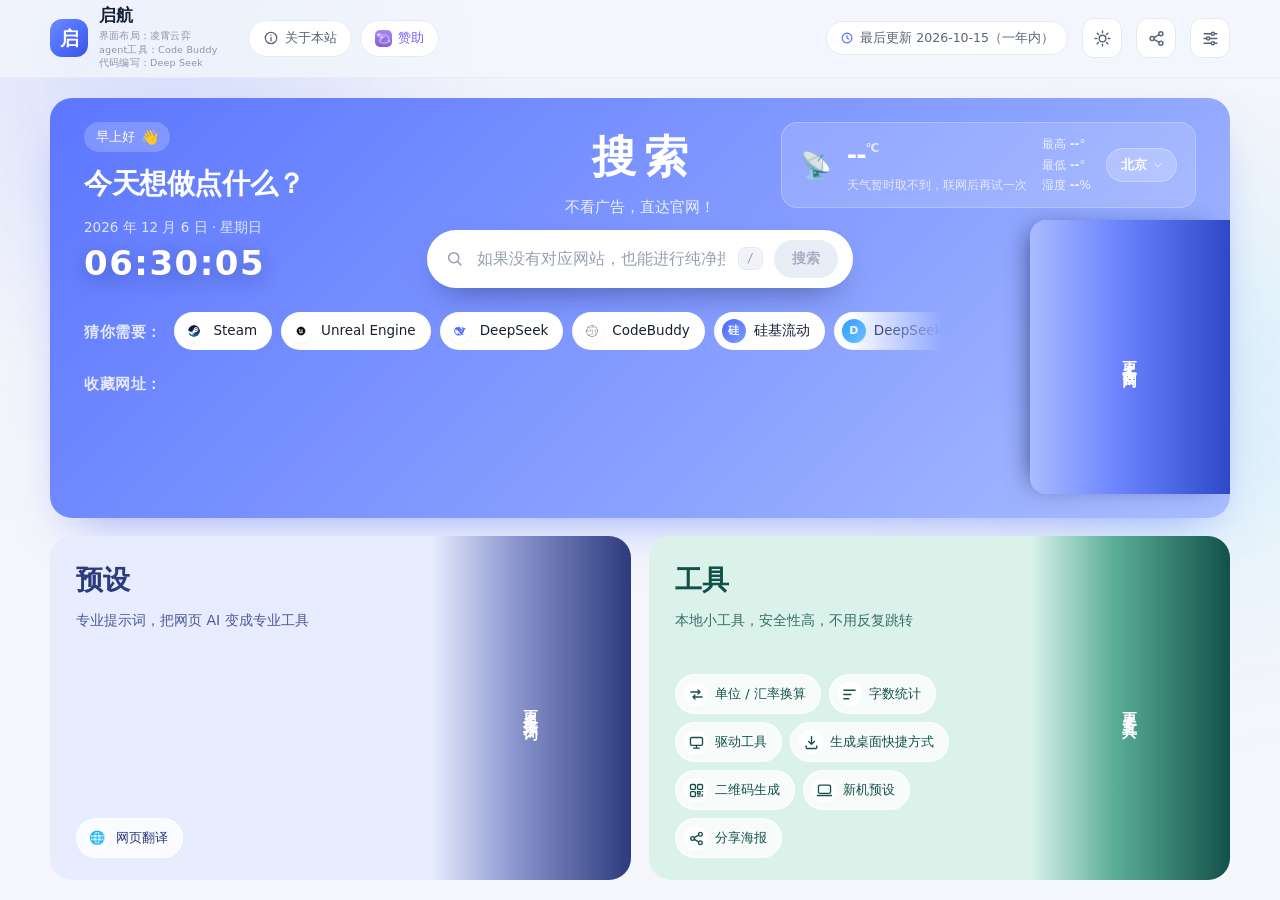
==== commit 60b5822c: "「其他网页」页转型成卡片列表，顺带收拾首屏与换算页 其他网页页 - 方向改了：从「只收不好找的官网」改成尽量多收，不挑好不好搜 - 不再按国内/国外分组成两块，改成每个条目名字后面挂个小标签   （「" ====
--- a/index.html
+++ b/index.html
@@ -7,7 +7,7 @@
 <meta name="description" content="常用网站导航页：常用直达、分类浏览、快速搜索，还有天气、便签待办和单位换算小工具。" />
 <meta name="theme-color" content="#4D6BFE" />
 <link rel="icon" type="image/svg+xml" href="assets/favicon.svg" />
-<link rel="stylesheet" href="css/style.css?v=20261015a" />
+<link rel="stylesheet" href="css/style.css?v=20261015m" />
 </head>
 <body>
 <div class="bg-decor" aria-hidden="true">
@@ -62,24 +62,9 @@
           </div>
         </div>
 
-        <aside class="wx" id="weatherCard">
-          <span class="wx-icon" id="weatherIcon">⛅</span>
-          <div class="wx-now">
-            <b><span id="weatherTemp">--</span><small>°C</small></b>
-            <em id="weatherDesc">正在获取天气…</em>
-          </div>
-          <div class="wx-meta">
-            <span>最高 <b id="weatherHigh">--</b>°</span>
-            <span>最低 <b id="weatherLow">--</b>°</span>
-            <span>湿度 <b id="weatherHum">--</b>%</span>
-          </div>
-          <button class="city-btn" id="cityBtn" type="button" aria-label="选择城市">
-            <span id="cityName">北京</span>
-            <svg viewBox="0 0 24 24" width="12" height="12" fill="none" stroke="currentColor" stroke-width="2.1" stroke-linecap="round" stroke-linejoin="round">
-              <path d="M6 9.5 12 15.5l6-6"/>
-            </svg>
-          </button>
-        </aside>
+        <!-- 空占位：中间那组要「夹在问候和右角之间」居中，右列就得占住位置。
+             真正装在里面的 .hb-side 是绝对定位的（见下面），不占流。 -->
+        <div class="hb-hold" aria-hidden="true"></div>
       </div>
 
       <!-- 第三层：猜你需要 —— 横向滚动的一排应用，固定内容不轮播。
@@ -87,7 +72,6 @@
       <div class="apps" id="featured">
         <span class="apps-label">猜你需要：</span>
         <div class="apps-track" id="featuredGrid"></div>
-        <a class="apps-more" href="sites.html" title="按分类浏览其他值得收藏的官网">全部 →</a>
       </div>
 
       <!-- 第四层：收藏网址 —— 预留给用户自己钉的几个入口。
@@ -98,6 +82,33 @@
         <div class="apps-track" id="favGrid"></div>
       </div>
 
+      <!-- 右角（绝对定位，跨整个搜索块）：天气在上，「更多官网」竖着贴在下面、
+           一路撑到块底。放在最后是为了让它压在上面，不被内容盖住。
+           这样「猜你需要 / 收藏网址」就能紧贴搜索框，不用被这条长按钮挤到底部。 -->
+      <div class="hb-side">
+
+          <aside class="wx" id="weatherCard">
+            <span class="wx-icon" id="weatherIcon">⛅</span>
+            <div class="wx-now">
+              <b><span id="weatherTemp">--</span><small>°C</small></b>
+              <em id="weatherDesc">正在获取天气…</em>
+            </div>
+            <div class="wx-meta">
+              <span>最高 <b id="weatherHigh">--</b>°</span>
+              <span>最低 <b id="weatherLow">--</b>°</span>
+              <span>湿度 <b id="weatherHum">--</b>%</span>
+            </div>
+            <button class="city-btn" id="cityBtn" type="button" aria-label="选择城市">
+              <span id="cityName">北京</span>
+              <svg viewBox="0 0 24 24" width="12" height="12" fill="none" stroke="currentColor" stroke-width="2.1" stroke-linecap="round" stroke-linejoin="round">
+                <path d="M6 9.5 12 15.5l6-6"/>
+              </svg>
+            </button>
+          </aside>
+
+          <a class="apps-more" href="sites.html" title="按分类浏览全部收录的官网">更多官网</a>
+      </div>
+
     </section>
 
     <!-- ② 预设 | ③ 工具 -->
@@ -106,18 +117,17 @@
       <section class="pw pw-preset">
         <div class="pw-head">
           <h2>预设</h2>
-          <a class="pw-go" href="translate.html">全部提示词 →</a>
-        </div>
-        <p class="pw-sub">大量专业提示词，把网页 AI 变成专业工具</p>
+        </div>
+        <p class="pw-sub">专业提示词，把网页 AI 变成专业工具</p>
         <div class="pw-chips" id="presetChips"></div>
+        <a class="pw-go" href="translate.html">更多提示词</a>
       </section>
 
       <section class="pw pw-tool">
         <div class="pw-head">
           <h2>工具</h2>
-          <a class="pw-go" href="tools.html?tool=unit">全部工具 →</a>
-        </div>
-        <p class="pw-sub">大量本地小工具，安全性高，不用反复跳转</p>
+        </div>
+        <p class="pw-sub">本地小工具，安全性高，不用反复跳转</p>
         <div class="pw-chips">
 
           <a class="pw-chip" href="tools.html?tool=unit">
@@ -135,7 +145,7 @@
                 <path d="M4 6h16M4 12h10M4 18h7"/>
               </svg>
             </span>
-            字数统计 / Token 预估
+            字数统计
           </a>
 
           <a class="pw-chip" href="tools.html?tool=specs">
@@ -188,6 +198,7 @@
           </a>
 
         </div>
+        <a class="pw-go" href="tools.html?tool=unit">更多工具</a>
       </section>
     </div>
   </div>
@@ -322,10 +333,10 @@
 </div>
 <div class="toast" id="toast" hidden></div>
 
-<script src="js/data.js?v=20261015a"></script>
-<script src="js/seek.js?v=20261015a"></script>
-<script src="js/app.js?v=20261015a"></script>
-<script src="js/widgets.js?v=20261015a"></script>
-<script src="js/topbar.js?v=20261015a"></script>
+<script src="js/data.js?v=20261015m"></script>
+<script src="js/seek.js?v=20261015m"></script>
+<script src="js/app.js?v=20261015m"></script>
+<script src="js/widgets.js?v=20261015m"></script>
+<script src="js/topbar.js?v=20261015m"></script>
 </body>
 </html>
--- a/css/style.css
+++ b/css/style.css
@@ -102,6 +102,38 @@
    ============================================================ */
 .wrap { width: calc(100% - var(--gutter) * 2); margin-inline: auto; }
 
+/* ============================================================
+   次级页的页头 —— 标题 + 一句介绍，右侧一个「返回主页」
+   ------------------------------------------------------------
+   除了首页，其余页面左上角都有这么一段介绍。统一配一个显眼的
+   返回入口（顶栏那两个导航已经撤了，回来得有个明确的落点）。
+   各页的 h1 / p 样式还归各自的样式表，这里只管这一行的排布。
+   ============================================================ */
+.page-head {
+  display: flex;
+  align-items: flex-start;
+  justify-content: space-between;
+  gap: 24px;
+}
+.page-head-text { min-width: 0; }
+
+.back-home {
+  flex: none;
+  display: inline-flex; align-items: center; gap: 6px;
+  padding: 10px 18px; border-radius: var(--r-sm);
+  font-size: 13.5px; font-weight: 600; color: #fff;
+  background: var(--brand-grad); box-shadow: var(--shadow-brand);
+  transition: transform .18s, filter .18s;
+}
+.back-home:hover { transform: translateY(-1px); filter: brightness(1.07); }
+.back-home:active { transform: translateY(0); }
+
+/* 手机上标题和按钮挤一行会互相压，改成上下排 */
+@media (max-width: 720px) {
+  .page-head { flex-direction: column; align-items: stretch; gap: 14px; }
+  .back-home { align-self: flex-start; }
+}
+
 :focus-visible {
   outline: 2px solid var(--brand);
   outline-offset: 2px;
@@ -168,6 +200,11 @@
 .top-btn img { width: 17px; height: 17px; border-radius: 5px; flex: none; }
 .top-btn.is-sponsor { color: #7c5cff; }
 .top-btn.is-sponsor:hover { color: #fff; background: linear-gradient(135deg, #8f6dff, #6a45f5); border-color: transparent; }
+
+/* 顶栏右侧那一组（最后更新 + 深浅色 / 分享 / 设置）——
+   自己撑到最右边。原来这个 margin-left: auto 挂在 .topnav 上，
+   导航一撤就没人推了，整组会缩在左边、右边空一大条。 */
+.top-right { margin-left: auto; display: flex; align-items: center; gap: 14px; }
 
 .topnav { display: flex; gap: 4px; margin-left: auto; }
 
@@ -954,37 +991,130 @@
 }
 .conv-select:focus { border-color: var(--brand); }
 
+/* 两个输入框中间那个「互换」——
+   原来是 40×40 的小圆钮，夹在两个大控件中间显得没分量。
+   改成和两侧等高、方形带圆角：高度 align-self: stretch 跟两侧那一列走，
+   宽度写死（两侧 = 输入框 45 + 间隙 8 + 下拉 45 = 98）。
+   本来想用 aspect-ratio 让它自己算成方的，但 flex item 的宽度由
+   flex-basis 决定，aspect-ratio 插不上手 —— 实测宽度只有 31px。 */
 .swap-btn {
-  flex: none; width: 40px; height: 40px; border-radius: 50%;
+  flex: none;
+  align-self: stretch;
+  width: 98px;
   display: grid; place-items: center;
+  border-radius: var(--r-md);
   color: var(--brand); background: var(--brand-tint);
   border: 1px solid var(--brand-tint-2);
-  align-self: center;
   transition: all .2s;
 }
 .swap-btn:hover { background: var(--brand); color: #fff; transform: rotate(180deg); }
 .swap-btn:active { transform: rotate(180deg) scale(.92); }
 
+/* ---------- 单位 / 汇率：两个换算区上下叠着 ----------
+   原来这里是两个 tab，一次只能看一个；现在两块同时在，
+   中间一个按钮点一下换上下位置。 */
+.conv-stack { display: flex; flex-direction: column; gap: 14px; }
+.conv-block {
+  padding: 15px 17px 17px;
+  border-radius: var(--r-md);
+  background: var(--surface-2);
+  border: 1px solid var(--border);
+}
+
+/* 每一块自己的标题，钉在自己板块的左上角。
+   卡片头上原来那个「单位换算 / 汇率」大标题已经撤了 —— 两块各自有标题，
+   再在上面挂一个总标题就是重复，还多占一行高度。 */
+.conv-block-head {
+  display: flex; align-items: baseline; flex-wrap: wrap; gap: 4px 10px;
+  margin-bottom: 14px;
+}
+.conv-block-head h3 { margin: 0; font-size: 17px; font-weight: 800; letter-spacing: -.2px; }
+.conv-block-head span { font-size: 12.5px; color: var(--text-3); }
+
+/* 两个换算区中间那个按钮。
+   用淡蓝打底、蓝字 —— 上面一块、下面一块都是浅灰白底，
+   夹在中间再来一块灰的，一眼扫过去分不出「这是按钮」还是「这是又一块面板」。
+   悬停再深一档，字翻成白的。 */
+.conv-swap {
+  display: flex; align-items: center; justify-content: center; gap: 8px;
+  padding: 9px 20px; border-radius: 999px;
+  font-size: 13px; font-weight: 700;
+  color: #fff;
+  background: var(--brand);
+  border: 1px solid transparent;
+  box-shadow: 0 6px 16px -10px rgba(77, 107, 254, .9);
+  transition: background .18s, box-shadow .18s, transform .18s;
+}
+.conv-swap:hover { background: #3350E0; box-shadow: 0 10px 22px -10px rgba(77, 107, 254, 1); }
+.conv-swap:active { transform: scale(.985); }
+.conv-swap svg { flex: none; }
+
+/* ---------- 「单位 / 汇率换算」这一页压一压高度 ----------
+   两块换算区 + 汇率来源那一大段说明本来就长，去掉页头那句之后还差一截，
+   一进页面就出滚动条。这里把内边距和行距统一收一档 —— 只对 unit 这一页生效，
+   别的工具页照旧。 */
+[data-tool-panel="unit"] .tw-card { padding: 16px 18px 18px; }
+[data-tool-panel="unit"] .conv-stack { gap: 8px; }
+[data-tool-panel="unit"] .conv-block { padding: 12px 14px 13px; }
+[data-tool-panel="unit"] .conv-block-head { margin-bottom: 10px; }
+[data-tool-panel="unit"] .conv-block-head h3 { font-size: 16px; }
+[data-tool-panel="unit"] .unit-cats { margin-bottom: 12px; }
+[data-tool-panel="unit"] .tool-note { margin-top: 10px; }
+[data-tool-panel="unit"] .fx-quick { margin-top: 10px; }
+[data-tool-panel="unit"] .fx-src { margin-top: 14px; padding: 12px 14px; }
+/* 输入框和下拉各收 6 / 4 像素。中间那个互换按钮的宽度是按这两行
+   「输入框 44 + 间隙 8 + 下拉 36 = 88」算出来的，改高度就得跟着改宽度 */
+[data-tool-panel="unit"] .conv-input { height: 44px; font-size: 17px; }
+[data-tool-panel="unit"] .conv-select { height: 36px; }
+[data-tool-panel="unit"] .swap-btn { width: 88px; }
+
 .tool-note { margin-top: 14px; font-size: 12.5px; color: var(--text-3); }
-.fx-quick { display: flex; flex-wrap: wrap; gap: 7px; margin-top: 14px; }
+/* 没话说的时候别占着一行高度（汇率那个 #fxNote 平时就是空的，
+   只在「正在获取…」和取不到时报错时才出场） */
+.tool-note:empty { display: none; }
+/* 快捷换算：两个板块横着并排，板块里的条目竖着列。
+   组标题交代了「谁兑谁」，条目上就只留目标货币和数字。 */
+.fx-quick { display: flex; flex-wrap: wrap; gap: 10px; margin-top: 14px; }
+/* 板块按内容宽度站住，别各占一半 —— 撑满整行的话，
+   左边「人民币」、右边「6.7065」中间拉开 400 多像素，读起来要来回找 */
+.fx-quick-group {
+  flex: 0 1 220px; min-width: 0;
+  display: flex; flex-direction: column; gap: 6px;
+}
+.fx-quick-title { font-size: 12px; font-weight: 600; color: var(--text-3); }
 .fx-chip {
+  display: flex; align-items: center; justify-content: space-between; gap: 10px;
   padding: 5px 12px; border-radius: 999px; font-size: 12.5px;
-  background: var(--surface-2); border: 1px solid var(--border); color: var(--text-2);
+  background: var(--surface); border: 1px solid var(--border); color: var(--text-2);
+  text-align: left;
 }
 .fx-chip:hover { color: var(--brand); border-color: var(--brand-soft); }
-.fx-chip b { font-weight: 600; color: var(--text); margin-left: 4px; }
-
-/* 汇率数据来源说明 */
+.fx-chip b { font-weight: 600; color: var(--text); font-variant-numeric: tabular-nums; }
+.fx-chip:hover b { color: var(--brand); }
+
+/* 汇率数据来源说明 —— 比上下两块再深一档，
+   一眼能分出「这是说明文字」而不是又一个操作区。 */
 .fx-src {
-  margin-top: 16px;
+  margin-top: 18px;
   padding: 15px 17px 16px;
   border-radius: var(--r-sm);
-  background: var(--surface-2);
-  border: 1px solid var(--border);
+  background: var(--surface-3);
+  border: 1px solid var(--border-strong);
   font-size: 12.5px;
   line-height: 1.8;
   color: var(--text-3);
 }
+
+/* 「数据仅供参考…」和右边那串时间同一行 —— 时间本来就是脚注，
+   单独占一行只是白多一行高度。窄了会自动折下去。 */
+.fx-src-foot {
+  display: flex; align-items: baseline; justify-content: space-between;
+  gap: 6px 18px; flex-wrap: wrap;
+  margin-top: 8px;
+}
+.fx-src-foot p { margin: 0; }
+/* 要比 .fx-src p + p 那条更具体，否则会被它加上 8px 的段间距 */
+.fx-src .fx-src-foot p + p { margin-top: 0; }
 .fx-src-head {
   display: flex; align-items: center; gap: 7px;
   margin-bottom: 9px;
@@ -1000,11 +1130,9 @@
 .fx-src a { color: var(--brand); }
 .fx-src a:hover { text-decoration: underline; }
 .fx-src-warn { color: var(--text-3); }
-.fx-src-time {
-  font-variant-numeric: tabular-nums;
-  padding-top: 8px;
-  border-top: 1px dashed var(--border);
-}
+/* 时间那串现在和「数据仅供参考」同一行，不再自己占一行、也就不需要
+   上面那条虚线和 padding 了 */
+.fx-src-time { font-variant-numeric: tabular-nums; white-space: nowrap; }
 
 /* 待办 */
 .todo-add { display: flex; gap: 10px; }
@@ -1704,9 +1832,13 @@
   font-size: 14px; line-height: 1.75;
 }
 
-/* 条目数不定：一条占满整行，两条并排，三条以上自动排成两列。
-   原来写死 1fr 1fr —— 只剩一条时它只占左半边，右边空一块。 */
-.about-grid { display: grid; grid-template-columns: repeat(auto-fit, minmax(300px, 1fr)); gap: 14px; margin-top: 16px; }
+.about-grid { display: grid; grid-template-columns: 1fr 1fr; gap: 14px; margin-top: 16px; }
+
+/* 「关于本站」弹窗里那个网格（#aboutGrid）条目数不定，不能写死两列：
+   原来 1fr 1fr，只剩一条时它只占左半边、右边空一块。
+   注意别改上面的 .about-grid —— qr.html 页里那块「关于二维码」用的是同一个类名，
+   这里用 id 限定，免得顺手把那一页也改了。 */
+#aboutGrid { grid-template-columns: repeat(auto-fit, minmax(300px, 1fr)); }
 .about-item {
   padding: 15px 17px;
   border-radius: var(--r-md);
@@ -1742,6 +1874,14 @@
 }
 .about-credit svg { flex: none; }
 .about-credit[hidden] { display: none; }
+
+/* lead / 板块 / 标签这几块有没有内容由 data.js 决定（js/topbar.js 按需 hidden）。
+   #aboutGrid 和 .about-tags 是 grid / flex 容器 —— 会盖掉 hidden 自带的
+   display: none，所以得显式补一条，否则空着的那块照样占着 margin。
+   这里同样用 #aboutGrid 而不是 .about-grid：那个类名 qr.html 页也在用。 */
+.about-lead[hidden],
+#aboutGrid[hidden],
+.about-tags[hidden] { display: none; }
 
 .about-links {
   display: flex; flex-wrap: wrap; gap: 12px;
@@ -1796,8 +1936,10 @@
   .weather { max-width: none; }
   .conv-row { flex-wrap: wrap; }
   .conv-col { flex: 1 1 100%; }
-  .swap-btn { margin: -4px auto; transform: rotate(90deg); }
-  .swap-btn:hover { transform: rotate(270deg); }
+  /* 窄屏下两个输入框上下排，互换按钮独占一行 —— 这时候再跟两侧等高
+     会把它拉成一条横的长方形，所以宽高都写死、align-self 收回来，保持正方形 */
+  .swap-btn { margin: -4px auto; align-self: center; width: 58px; height: 58px; }
+  .swap-btn:hover { transform: rotate(180deg); }
   .section { margin-top: 46px; }
   .modal-mask { padding: 10px; }
   .modal { max-height: 94vh; border-radius: 20px; }
@@ -1855,11 +1997,24 @@
 .hero-block {
   /* 搜索块占大头：下面两块是入口，这块是主战场，而且搜索面板要有地方展开 */
   flex: 1.5; min-height: 420px;
-  padding: 24px 34px 18px;
+  /* 上下左右内边距各拎成一个变量：右角那条「更多官网」要按它们对齐
+     （上边和天气齐、下边和板块底齐），而每个断点这四个数都不一样，
+     写死的话矮窗口下按钮会戳出去几个像素。 */
+  --hero-pad-x: 34px;
+  --hero-pad-y: 24px;
+  /* 右角那条「更多官网」占的宽度。底下「猜你需要」那两行要按它留白，
+     不然芯片会横穿到按钮上面去（按钮是绝对定位的，不占流）。 */
+  --hero-rail: 200px;
+  position: relative;              /* 右角 .hb-side 的定位基准 */
+  padding: var(--hero-pad-y) var(--hero-pad-x) 18px;
   border-radius: 22px;
   display: flex; flex-direction: column;
   color: #fff;
-  background: linear-gradient(135deg, #3D5AFE 0%, #6C8CFF 62%, #8FA8FF 100%);
+  /* 底色比原来淡一档：右边那条「更多官网」是从板块色渐变到深色的，
+     板块本身太饱和的话，按钮左半边直接融进底色、整条按钮就「消失」了。
+     淡下去之后按钮立住了，同时它仍是三块里最显眼的一块 ——
+     比起下面那两块浅紫 / 浅绿，这一整块蓝还是最抢眼的。 */
+  background: linear-gradient(135deg, #5C76FF 0%, #8AA2FF 62%, #A9BCFF 100%);
   box-shadow: 0 20px 48px -24px rgba(61, 90, 254, .62);
 }
 
@@ -1873,13 +2028,36 @@
    两翼宽度差会让「搜索」偏离中轴线（问候比天气窄一截），
    .hb-hi 的 min-width 由 js/app.js 的 syncHeroWings() 补到和天气一样宽，
    前提是补完还剩得下中间那组。窄屏（≤980px）走文末的媒体查询。 */
+/* 「问候 ┊ 搜索 ┊ 占位」一行，只占内容高度。
+   以前这里是 flex: 1 —— 一撑满，「猜你需要 / 收藏网址」就被一路顶到块底，
+   和搜索框之间空出 170 多像素。 */
 .hb-row {
+  flex: none;
   display: flex;
   align-items: flex-start;
   gap: 24px;
 }
 .hb-hi { flex: none; min-width: 0; }
 .hb-center { flex: 1; min-width: 0; }
+/* 右角的空占位（宽度由 syncHeroWings() 补齐，和天气一样宽）——
+   中间那组要夹在「问候」和「天气」正中间，右列就得占住位置 */
+.hb-hold { flex: none; }
+
+/* 右角：绝对定位，跨整个搜索块。
+   天气在上、「更多官网」竖着撑满剩下的，一路到底。
+   绝对定位是为了让它不受 .hb-row 的高度限制 —— 那条按钮要高，
+   而上面那行又不能跟着变高（变高就把「猜你需要」推下去了）。 */
+.hb-side {
+  position: absolute;
+  top: var(--hero-pad-y);
+  right: 0;
+  bottom: var(--hero-pad-y);
+  display: flex; flex-direction: column;
+  gap: 12px;
+  align-items: flex-end;
+}
+.hb-side .wx { flex: none; margin-right: var(--hero-pad-x); }   /* 天气留在内边距里 */
+.hb-side .apps-more { flex: 1; margin-right: 0; }               /* 按钮贴到板块右边缘 */
 .hb-hi { min-width: 0; }
 .hb-hello {
   display: inline-flex; align-items: center; gap: 6px;
@@ -1954,7 +2132,14 @@
 
 /* 第三层：猜你需要（原来的「常用直达」改成横滑条）。
    紧跟搜索区往下排，不推到块底部 —— 块底下那块空档留给「收藏网址」。 */
-.apps { margin-top: 22px; display: flex; align-items: center; gap: 12px; }
+/* 右边留出右角那条按钮的宽度 —— 它是绝对定位的，不占流，
+   不留白的话「猜你需要」的芯片会一路横穿到按钮上面。
+   留下的空间窄一点没关系，那一排本来就是横向滚动的。 */
+.apps {
+  margin-top: 22px; flex: none;
+  padding-right: calc(var(--hero-pad-x) + var(--hero-rail) + 20px);
+  display: flex; align-items: center; gap: 12px;
+}
 .apps[hidden] { display: none; }
 /* 「猜你需要：」「收藏网址：」—— 这两行是整块区域的分类标题，
    字号往上提了一档、加了字重，不然缩在那一排白胶囊旁边像句小字注释。 */
@@ -1979,8 +2164,27 @@
 }
 .app:hover { transform: translateY(-2px); box-shadow: 0 10px 22px -12px rgba(11, 24, 74, .55); }
 .app .site-ico { flex: none; width: 24px; height: 24px; border-radius: 50%; font-size: 11px; }
-.apps-more { flex: none; font-size: 13px; font-weight: 600; color: rgba(255, 255, 255, .8); }
-.apps-more:hover { color: #fff; }
+/* ============================================================
+   三个「更多…」大按钮
+   ------------------------------------------------------------
+   统一做成竖长条：宽度固定 92px，高度撑满各自板块剩下的那截。
+   渐变方向和板块一致 —— 搜索块是深蓝底，按钮走「上浅蓝 → 下深蓝」；
+   预设 / 工具是浅底，按钮走「浅紫 → 深紫」「浅绿 → 深绿」（见 .pw-go）。
+   文字竖排：92px 宽横着放不下「更多提示词」五个字。
+   ============================================================ */
+.apps-more {
+  flex: 1; width: 200px; min-height: 0;
+  display: flex; align-items: center; justify-content: center;
+  writing-mode: vertical-rl; letter-spacing: 4px;
+  border-radius: var(--r-md) 0 0 var(--r-md);   /* 右边和板块齐平，不圆 */
+  font-size: 15px; font-weight: 700; color: #fff;
+  /* 左端就是板块底色的那个蓝，往右一路压深 ——
+     板块本身已经调淡了，这条才立得出来 */
+  background: linear-gradient(90deg, #A9BCFF 0%, #6E86FF 42%, #2E48C8 100%);
+  box-shadow: -10px 0 26px -12px rgba(11, 24, 74, .75);
+  transition: filter .2s;
+}
+.apps-more:hover { filter: brightness(1.08); }
 
 /* 「收藏网址」那行 —— 轨道现在是空的，给个最小高度让它和上一行等高，
    不然只有孤零零一个标签，看着像没加载出来。往 #favGrid 里塞东西就自然撑开。 */
@@ -1993,13 +2197,38 @@
   display: grid; grid-template-columns: repeat(2, minmax(0, 1fr));
   gap: 18px;
 }
-.pw { min-width: 0; padding: 22px 26px; border-radius: 22px; display: flex; flex-direction: column; }
+/* 两块卡片改成「内容占左边、按钮占右边一整条」——
+   按钮要撑到和板块一样高，就不能再挤在标题那一行里。
+   用绝对定位把它钉在右边缘：这样它才真正贴满卡片（上下右三面都不留缝）。 */
+.pw {
+  position: relative;
+  min-width: 0;
+  padding: 22px 26px;
+  padding-right: 226px;       /* 26 + 200 的按钮位 */
+  border-radius: 22px;
+  overflow: hidden;           /* 按钮顶到卡片圆角上，靠它裁一下 */
+  display: flex; flex-direction: column;
+}
 .pw-preset { background: #E7ECFF; color: #2C3A7E; }
 .pw-tool { background: #DBF2EB; color: #12514A; }
-.pw-head { display: flex; align-items: baseline; gap: 12px; }
+
+.pw-head { display: flex; align-items: center; gap: 12px; }
 .pw-head h2 { margin: 0; font-size: 27px; font-weight: 800; letter-spacing: -.4px; }
-.pw-go { margin-left: auto; font-size: 13px; font-weight: 600; opacity: .72; }
-.pw-go:hover { opacity: 1; }
+
+/* 板块右侧那一整条。文字竖排：这条只有 130px 宽，横着放不下「更多提示词」。
+   渐变的**最浅那头就是板块底色**（预设 #E7ECFF / 工具 #DBF2EB），
+   方向从左到右 —— 左边和卡片融成一片，往右越来越深，像卡片自己长出来的。 */
+.pw-go {
+  position: absolute; top: 0; right: 0; bottom: 0;
+  width: 200px;
+  display: flex; align-items: center; justify-content: center;
+  writing-mode: vertical-rl; letter-spacing: 4px;
+  font-size: 15px; font-weight: 700; color: #fff;
+  transition: filter .2s;
+}
+.pw-preset .pw-go { background: linear-gradient(90deg, #E7ECFF 0%, #8B96CE 42%, #2C3A7E 100%); }
+.pw-tool .pw-go { background: linear-gradient(90deg, #DBF2EB 0%, #5AAE96 42%, #12514A 100%); }
+.pw-go:hover { filter: brightness(1.05); }
 .pw-sub { margin: 8px 0 0; font-size: 14px; opacity: .82; }
 /* 标签推到底部，两块高度不一样时也对得齐 */
 .pw-chips { margin-top: auto; padding-top: 16px; display: flex; flex-wrap: wrap; gap: 8px; }
@@ -2040,20 +2269,22 @@
        下面   搜索那组（标题 + 标语 + 框）整组居中 */
 @media (max-width: 980px) {
   .home-top { min-height: 0; }
-  .hero-block { flex: none; padding: 22px 20px; }
+  .hero-block { flex: none; --hero-pad-x: 20px; --hero-pad-y: 22px; --hero-rail: 130px; padding: 22px 20px; }
 
   .hb-row {
     display: grid;
     grid-template-columns: minmax(0, 1fr) auto;
     grid-template-areas:
-      "greet  wx"
+      "greet  hold"
       "center center";
     gap: 14px 16px;
     align-items: start;
   }
   .hb-hi { grid-area: greet; }
-  .wx { grid-area: wx; }
   .hb-center { grid-area: center; }
+  /* 窄屏的天气缩成右上角一个方块（见下面的 .wx），
+     占位照着同样尺寸来，中间那组才不偏 */
+  .hb-hold { grid-area: hold; width: 100px; }
 
   .hb-title { margin-top: 16px; font-size: 34px; letter-spacing: 5px; text-indent: 5px; }
   .hb-h1 { font-size: 23px; }
@@ -2069,12 +2300,22 @@
 
   .apps { flex-wrap: wrap; }
   .pw-row { grid-template-columns: 1fr; }
-  .pw { min-height: 0; padding: 20px 22px; }
+  /* 按钮尺寸手机端保持不变，但卡片右边得照样给它让出位置 ——
+     不写这一条的话 padding-right 会被上面撑成 22px，chips 压到按钮底下 */
+  .pw { min-height: 0; padding: 20px 156px 20px 22px; }
+  .pw-go { width: 130px; }
   .pw-chips { margin-top: 16px; }
+
+  /* 手机上「更多官网」继续竖着（和桌面一致，用户按这个尺寸要的）。
+     给个明确宽度和最小高度，不然竖排下会被压成一条、文字挤成一团。 */
+  .apps-more {
+    flex: 1; width: 130px; min-height: 132px;
+    border-radius: var(--r-md) 0 0 var(--r-md);
+  }
 }
 
 @media (max-width: 560px) {
-  .hero-block { padding: 20px 16px; }
+  .hero-block { --hero-pad-x: 16px; --hero-pad-y: 20px; padding: 20px 16px; }
   .hb-title { font-size: 28px; letter-spacing: 4px; text-indent: 4px; }
   .hb-sub { font-size: 13.5px; }
   .hb-clock .clock { font-size: 27px; }
@@ -2144,7 +2385,7 @@
    在 768p 这类笔记本上也能不滚动。 */
 @media (max-height: 820px) {
   .home-top { gap: 14px; padding: 14px 0; }
-  .hero-block { min-height: 300px; padding: 16px 28px 14px; }
+  .hero-block { min-height: 300px; --hero-pad-x: 28px; --hero-pad-y: 16px; padding: 16px 28px 14px; }
   .hb-h1 { margin-top: 6px; font-size: 22px; }
   .hb-date { margin-top: 6px; }
   .hb-clock .clock { font-size: 26px; }
@@ -2173,7 +2414,7 @@
 /* 更矮的窗口（768p 笔记本等）再压一档，目标一样是一屏放下 */
 @media (max-height: 700px) {
   .home-top { gap: 12px; padding: 12px 0; }
-  .hero-block { min-height: 226px; padding: 14px 26px 12px; }
+  .hero-block { min-height: 226px; --hero-pad-x: 26px; --hero-pad-y: 14px; padding: 14px 26px 12px; }
   .hb-h1 { font-size: 20px; margin-top: 5px; }
   .hb-date { margin-top: 5px; font-size: 12.5px; }
   .hb-clock .clock { font-size: 23px; }
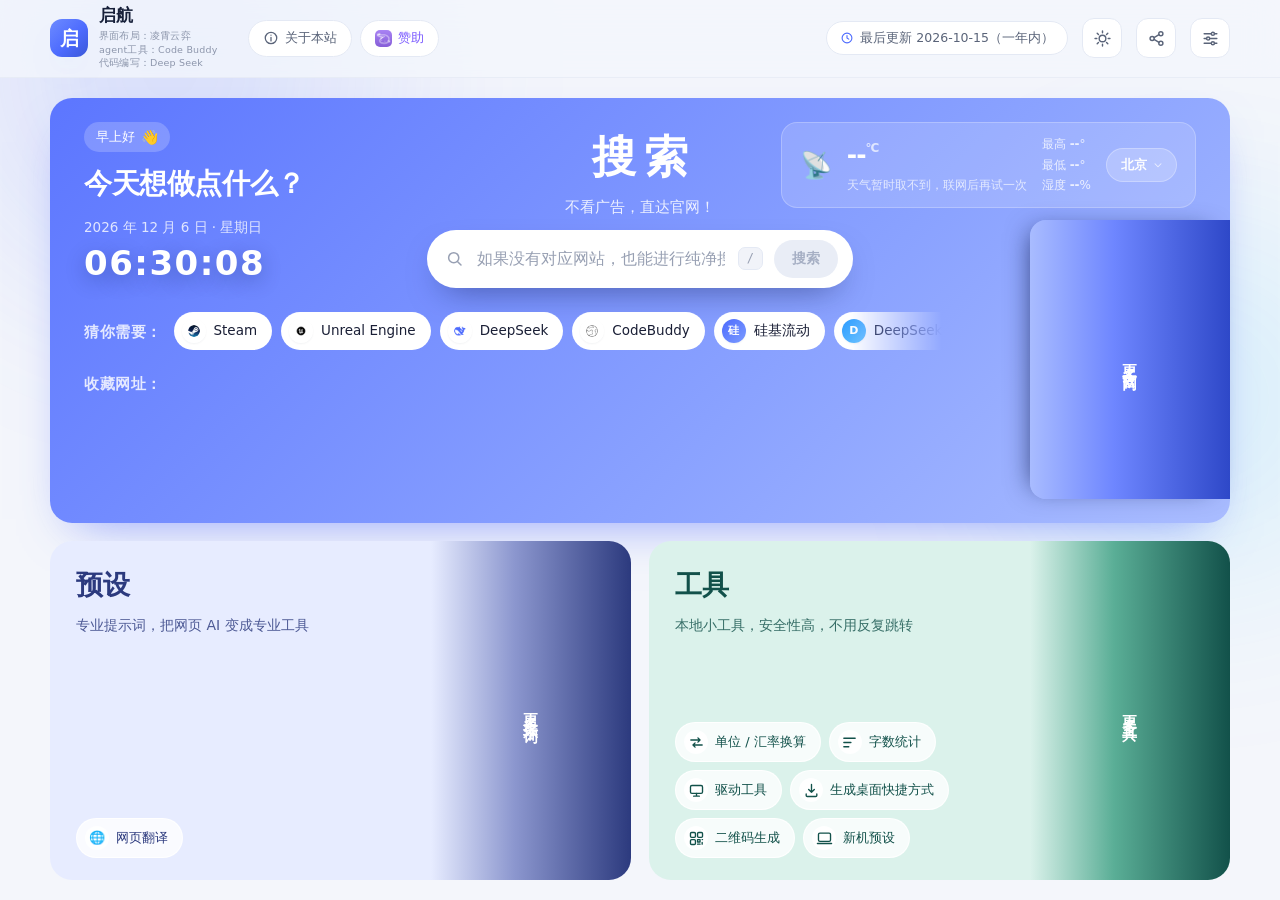
==== commit 4853eabb: "优化手机端首屏、二维码支持 WiFi/名片、首页撤下分享海报 手机端首次打开卡顿的三个原因分开处理：  1. 图标改成就近加载。图标原本是离屏加载、成功后再插进 DOM 的，    所以 img.lo" ====
--- a/index.html
+++ b/index.html
@@ -7,7 +7,7 @@
 <meta name="description" content="常用网站导航页：常用直达、分类浏览、快速搜索，还有天气、便签待办和单位换算小工具。" />
 <meta name="theme-color" content="#4D6BFE" />
 <link rel="icon" type="image/svg+xml" href="assets/favicon.svg" />
-<link rel="stylesheet" href="css/style.css?v=20261015m" />
+<link rel="stylesheet" href="css/style.css?v=20261016w" />
 </head>
 <body>
 <div class="bg-decor" aria-hidden="true">
@@ -187,15 +187,9 @@
             新机预设
           </a>
 
-          <a class="pw-chip" href="tools.html?tool=share">
-            <span class="pw-chip-ico">
-              <svg viewBox="0 0 24 24" width="17" height="17" fill="none" stroke="currentColor" stroke-width="1.9" stroke-linecap="round" stroke-linejoin="round">
-                <circle cx="17.5" cy="6" r="2.6"/><circle cx="6.5" cy="12" r="2.6"/><circle cx="17.5" cy="18" r="2.6"/>
-                <path d="M8.9 10.8 15.1 7.2M8.9 13.2l6.2 3.6"/>
-              </svg>
-            </span>
-            分享海报
-          </a>
+          <!-- 「分享海报」的入口撤了：那个工具是给我们自己宣传本站用的，
+               不属于「方便用户使用的小工具」。工具本身还留着（tools.html?tool=share），
+               需要的时候直接开那个地址就行。 -->
 
         </div>
         <a class="pw-go" href="tools.html?tool=unit">更多工具</a>
@@ -248,7 +242,7 @@
 
     <div class="modal-shot" id="modalShot">
       <button class="shot-main" id="shotMain" type="button" title="点击全屏查看原图">
-        <img id="modalImg" alt="" />
+        <img id="modalImg" alt="" width="1280" height="720" />
         <span class="shot-zoom">
           <svg viewBox="0 0 24 24" width="15" height="15" fill="none" stroke="currentColor" stroke-width="1.9" stroke-linecap="round" stroke-linejoin="round">
             <path d="M9 4H4v5M15 4h5v5M15 20h5v-5M9 20H4v-5"/>
@@ -333,10 +327,10 @@
 </div>
 <div class="toast" id="toast" hidden></div>
 
-<script src="js/data.js?v=20261015m"></script>
-<script src="js/seek.js?v=20261015m"></script>
-<script src="js/app.js?v=20261015m"></script>
-<script src="js/widgets.js?v=20261015m"></script>
-<script src="js/topbar.js?v=20261015m"></script>
+<script src="js/data.js?v=20261016w"></script>
+<script src="js/seek.js?v=20261016w"></script>
+<script src="js/app.js?v=20261016w"></script>
+<script src="js/widgets.js?v=20261016w"></script>
+<script src="js/topbar.js?v=20261016w"></script>
 </body>
 </html>
--- a/css/style.css
+++ b/css/style.css
@@ -237,7 +237,7 @@
 [data-theme="dark"] .ico-moon { display: block; }
 
 /* ---------- 首屏 ---------- */
-main { padding-bottom: 40px; }
+main { padding-bottom: 22px; }
 
 .hero {
   display: grid;
@@ -622,7 +622,18 @@
   box-shadow: var(--shadow-xs);
   transition: transform .2s, background .2s;
 }
-.site-ico img { width: 100%; height: 100%; object-fit: contain; padding: 6px; background: #fff; border-radius: inherit; }
+/* 图标是「先出现首字、再被图片替换」的，盒子尺寸本来就定死，不会抖。
+   这里再明确一下图片自身的盒模型，免得某些浏览器按图片原始尺寸闪一帧。 */
+.site-ico img {
+  display: block; width: 100%; height: 100%;
+  object-fit: contain; padding: 6px;
+  background: #fff; border-radius: inherit;
+}
+
+/* 弹窗里那张官网截图。容器高度是写死的（.modal-shot），
+   图本身再带一组 width/height 属性，浏览器在图片下载完之前
+   就能按 16:9 先把位置占住，不会整块往下弹一下。 */
+#modalImg { display: block; width: 100%; height: 100%; object-fit: cover; }
 [data-theme="dark"] .site-ico img { background: rgba(255,255,255,.92); }
 
 .site-text { min-width: 0; }
@@ -1127,6 +1138,9 @@
 .fx-src p { margin: 0; }
 .fx-src p + p { margin-top: 8px; }
 .fx-src b { color: var(--text-2); font-weight: 600; }
+/* 正文里的重点用品牌蓝 —— 「不是这台电脑算出来的」这种一句，
+   是整段里最需要被读到的，灰色加粗在 12.5px 的小字里几乎看不出区别 */
+.fx-src p b { color: var(--brand); font-weight: 700; }
 .fx-src a { color: var(--brand); }
 .fx-src a:hover { text-decoration: underline; }
 .fx-src-warn { color: var(--text-3); }
@@ -1193,6 +1207,36 @@
   transition: all .18s;
 }
 .mini-btn:hover { color: var(--brand); border-color: var(--brand-soft); background: var(--brand-tint); }
+
+/* 实心蓝的版本（「复制文本」「复制配置信息」「填入参考价」这些）。
+   默认那个是浅灰底，一页里放好几个的话，最该点的那个反而最不显眼。 */
+.mini-btn.is-brand {
+  color: #fff;
+  background: var(--brand-grad);
+  border-color: transparent;
+  box-shadow: 0 8px 18px -12px rgba(77, 107, 254, .95);
+}
+.mini-btn.is-brand:hover {
+  color: #fff;
+  border-color: transparent;
+  background: var(--brand-grad);
+  filter: brightness(1.08);
+}
+
+/* 浅蓝版：给「清空」这类有后果的按钮。
+   和上面那个一样显眼，但不会抢过主操作 —— 两个都做成实心蓝的话，
+   「复制」和「清空」长得一模一样，点错的概率就上来了。 */
+.mini-btn.is-brand-soft {
+  color: var(--brand);
+  background: var(--brand-tint);
+  border-color: var(--brand-tint-2);
+}
+.mini-btn.is-brand-soft:hover {
+  color: var(--brand);
+  background: var(--brand-tint);
+  border-color: var(--brand-soft);
+  filter: brightness(.97);
+}
 
 /* ---------- 最后更新徽章 ---------- */
 .updated {
@@ -1373,32 +1417,144 @@
 /* ---------- 字数 / Token / 费用 ---------- */
 .tool-wide { grid-column: 1 / -1; }
 
+/* 左右两块用 order 对调，不动 DOM 顺序（HTML 里还是先输入框后计算列，
+   读起来顺）：现在左边是 Token / 费用，右边是输入框。
+   统计那排和两个按钮已经挪到最底部、跨整宽（.cnt-foot）。 */
 .counter-grid {
   display: grid;
   grid-template-columns: minmax(0, 1.05fr) minmax(0, 1fr);
   gap: 24px;
-  align-items: start;
-}
-
-.cnt-text {
-  width: 100%;
-  min-height: 216px;
-  max-height: 460px;
-  padding: 14px 16px;
-  resize: vertical;
-  font: inherit;
-  font-size: 14px;
-  line-height: 1.7;
-  color: var(--text);
+  align-items: stretch;   /* 右列要和左列一样高，输入框才能一路撑到底 */
+}
+.counter-grid .calc-col { order: 1; }
+.counter-grid .cnt-col { order: 2; }
+
+/* 右列 = 输入框 + 统计 + 操作，三块竖着摞。
+   输入框吃满剩下的高度，统计和按钮保持原尺寸钉在下面。
+   字号和行高拎成变量：三层（行号 / 高亮层 / textarea）必须用同一套，
+   行号那列字号更小，但它照样得按正文的行高算，否则一行差几像素、几行就错开。 */
+.cnt-col {
+  display: flex; flex-direction: column; min-width: 0;
+  /* min-height: 0 是关键：grid item 默认 min-height: auto，
+     里面灌一大段文本会把这一格顶高，整页跟着往下长。
+     同一条规则也要给 .sc-src（快捷方式页那个代码框）。 */
+  min-height: 0;
+  --cnt-fs: 15px;
+  --cnt-lh: 25.5px;      /* 15 × 1.7 */
+}
+/* 输入框的高度锁死。
+   光写 min-height: 0 不够：grid 的行高是按各行 item 的 max-content 算的，
+   textarea 一灌长文就把那一行顶上去，整页跟着往下长。
+   所以高度直接写死（跟着视口走，上下限兜住），内容再多也在框内滚。 */
+.cnt-editor {
+  flex: none;
+  height: clamp(210px, calc(100vh - 470px), 520px);
+  overflow: hidden;
+}
+.cnt-pane { height: 100%; display: flex; flex-direction: column; overflow: hidden; }
+.cnt-text { flex: 1; height: 0; min-height: 0; overflow: auto; }
+
+.cnt-foot { flex: none; margin-top: 14px; }
+.cnt-foot .stat-grid { margin-top: 0; }
+
+/* ============================================================
+   输入区：行号 ┊ 高亮层 ┊ textarea 三层叠着
+   ------------------------------------------------------------
+   textarea 在最上面收输入，但 color 是 transparent ——
+   看得见的字其实是最下层那个 <pre> 画的，它按字符类型刷了底色。
+   三层必须共用同一套排版（字号 / 行高 / 内边距 / 换行规则），
+   差一个像素就会错位，所以下面这几个值都写成固定值、不跟着根字号走。
+   ============================================================ */
+.cnt-editor { display: flex; align-items: stretch; }
+
+/* 行号列。user-select: none —— 选不中、复制不会带出去。
+   行高写死成和非正文一样的 23.8px（14 × 1.7）：
+   不然 12px 的字号乘 1.7 得到 20.4，和正文一行差 3px，几行之后就全错开了。 */
+.cnt-gutter {
+  flex: none; width: 46px;
+  padding: 14px 9px 14px 0;
+  text-align: right;
+  font-size: 12.5px; line-height: var(--cnt-lh, 25.5px);
+  font-weight: 600;
+  font-variant-numeric: tabular-nums;
+  color: #6D28D9;          /* 和「行数」那张卡同一个紫，原来那点灰太淡了看不见 */
+  user-select: none; -webkit-user-select: none;
+  overflow: hidden;
+  background: var(--surface-3);
+  border: 1.5px solid var(--border);
+  border-right: 0;
+  border-radius: var(--r-sm) 0 0 var(--r-sm);
+}
+[data-theme="dark"] .cnt-gutter { color: #C4A9FB; }
+
+.cnt-pane {
+  position: relative;
+  flex: 1; min-width: 0;
   background: var(--surface-2);
   border: 1.5px solid var(--border);
-  border-radius: var(--r-sm);
-  outline: none;
+  border-radius: 0 var(--r-sm) var(--r-sm) 0;
   transition: border-color .18s, box-shadow .18s;
 }
+.cnt-pane:focus-within { border-color: var(--brand); box-shadow: 0 0 0 3px var(--brand-tint); }
+
+/* 底层：把文字连同底色一起画出来 */
+.cnt-hl {
+  position: absolute; inset: 0;
+  margin: 0;
+  padding: 14px 16px;
+  font: inherit; font-size: var(--cnt-fs, 15px); line-height: var(--cnt-lh, 25.5px);
+  /* 不折行、不走 word-break —— 必须和 textarea 完全一致，
+     差一点两层的换行位置就错开。长行溢出去靠 scrollLeft 同步。 */
+  white-space: pre;
+  color: var(--text);
+  overflow: hidden;
+  pointer-events: none;
+  user-select: none; -webkit-user-select: none;
+}
+
+/* 上层：只负责接收输入和光标 */
+.cnt-text {
+  position: relative; z-index: 1;
+  display: block; width: 100%;
+  /* 高度完全交给外层 .cnt-editor 定，自己既不撑高也不设上限 */
+  min-height: 0;
+  padding: 14px 16px;
+  resize: none;
+  font: inherit; font-size: var(--cnt-fs, 15px); line-height: var(--cnt-lh, 25.5px);
+  color: transparent;
+  caret-color: var(--text);
+  background: transparent;
+  border: 0; outline: none;
+}
 .cnt-text::placeholder { color: var(--text-3); }
-.cnt-text:focus { border-color: var(--brand); box-shadow: 0 0 0 3px var(--brand-tint); }
-
+.cnt-text::selection { background: rgba(77, 107, 254, .26); }
+
+/* ---------- 字符块 ----------
+   每一块做成圆角小标签，像一排网页按钮 —— 中文按单字切、英文数字按词切，
+   于是一句话是怎么被切开成 token 的，一眼就看得出来。
+   描边用 `box-shadow: inset`，不占布局位置 ——
+   要是改用 border 或 padding，字符的落点就会挪，和下面 textarea 里的原文错开。 */
+.cnt-hl span { border-radius: 4px; }
+
+/* 每一类的描边用自己背景色再深一档（提高同一条颜色的不透明度），
+   这样相邻两块之间有一条清楚的界线，不会糊成一片。
+   空格单独用黄色 —— 它最容易被看漏，灰色和标点太像了。 */
+.hl-cn { background: rgba(77, 107, 254, .24); box-shadow: inset 0 0 0 1px rgba(77, 107, 254, .58); }
+.hl-en { background: rgba(16, 185, 129, .24); box-shadow: inset 0 0 0 1px rgba(16, 185, 129, .58); }
+.hl-punc { background: rgba(148, 163, 184, .34); box-shadow: inset 0 0 0 1px rgba(148, 163, 184, .75); }
+.hl-cnp { background: rgba(245, 158, 11, .3); box-shadow: inset 0 0 0 1px rgba(245, 158, 11, .65); }
+.hl-space { background: rgba(234, 179, 8, .34); box-shadow: inset 0 0 0 1px rgba(234, 179, 8, .7); }
+.hl-nl { background: none; box-shadow: none; }
+
+[data-theme="dark"] .hl-cn { background: rgba(122, 148, 255, .32); box-shadow: inset 0 0 0 1px rgba(122, 148, 255, .7); }
+[data-theme="dark"] .hl-en { background: rgba(16, 185, 129, .32); box-shadow: inset 0 0 0 1px rgba(16, 185, 129, .7); }
+[data-theme="dark"] .hl-punc { background: rgba(148, 163, 184, .28); box-shadow: inset 0 0 0 1px rgba(148, 163, 184, .6); }
+[data-theme="dark"] .hl-cnp { background: rgba(245, 158, 11, .34); box-shadow: inset 0 0 0 1px rgba(245, 158, 11, .7); }
+[data-theme="dark"] .hl-space { background: rgba(234, 179, 8, .34); box-shadow: inset 0 0 0 1px rgba(234, 179, 8, .72); }
+
+/* ---------- 统计卡 ----------
+   每格下面那行说明用和高亮同一套颜色，
+   扫一眼就知道这个数字对应文本里的哪一类字符。 */
 .stat-grid {
   display: grid;
   grid-template-columns: repeat(auto-fit, minmax(102px, 1fr));
@@ -1419,7 +1575,47 @@
 }
 .stat span { font-size: 11.5px; color: var(--text-3); }
 
+/* 整张卡都染上对应的颜色，不只是下面那行小字 ——
+   小字太细，一屏扫过去根本注意不到。数字本身保持深色，保证读得清。 */
+.stat.is-all { background: rgba(245, 158, 11, .13); border-color: rgba(245, 158, 11, .34); }
+.stat.is-all span { color: #B45309; }
+
+.stat.is-nopunct { background: rgba(148, 163, 184, .16); border-color: rgba(148, 163, 184, .4); }
+.stat.is-nopunct span { color: #64748B; }
+
+.stat.is-cn { background: rgba(77, 107, 254, .13); border-color: rgba(77, 107, 254, .34); }
+.stat.is-cn span { color: #3B5BDB; }
+
+.stat.is-en { background: rgba(16, 185, 129, .13); border-color: rgba(16, 185, 129, .34); }
+.stat.is-en span { color: #0B8F63; }
+
+/* 「字符(含空格)」跟空格高亮用同一个黄 */
+.stat.is-space { background: rgba(234, 179, 8, .16); border-color: rgba(234, 179, 8, .45); }
+.stat.is-space span { color: #A16207; }
+
+.stat.is-line { background: rgba(139, 92, 246, .13); border-color: rgba(139, 92, 246, .34); }
+.stat.is-line span { color: #6D28D9; }
+
+[data-theme="dark"] .stat.is-all { background: rgba(245, 158, 11, .18); border-color: rgba(245, 158, 11, .4); }
+[data-theme="dark"] .stat.is-all span { color: #F0B26B; }
+[data-theme="dark"] .stat.is-nopunct { background: rgba(148, 163, 184, .16); border-color: rgba(148, 163, 184, .32); }
+[data-theme="dark"] .stat.is-nopunct span { color: #9AA5B8; }
+[data-theme="dark"] .stat.is-cn { background: rgba(77, 107, 254, .2); border-color: rgba(77, 107, 254, .42); }
+[data-theme="dark"] .stat.is-cn span { color: #93A8FF; }
+[data-theme="dark"] .stat.is-en { background: rgba(16, 185, 129, .18); border-color: rgba(16, 185, 129, .4); }
+[data-theme="dark"] .stat.is-en span { color: #5FE0B0; }
+[data-theme="dark"] .stat.is-space { background: rgba(148, 163, 184, .16); border-color: rgba(148, 163, 184, .32); }
+[data-theme="dark"] .stat.is-space span { color: #9AA5B8; }
+[data-theme="dark"] .stat.is-line { background: rgba(139, 92, 246, .2); border-color: rgba(139, 92, 246, .42); }
+[data-theme="dark"] .stat.is-line span { color: #C4A9FB; }
+
 .cnt-actions { display: flex; flex-wrap: wrap; gap: 8px; margin-top: 14px; }
+
+/* 这一页在 1920×1080 下会多出 3px 的滚动条，压一压正好一屏。
+   改的是这一页专属的量（输入框最小高度、按钮行上边距），
+   不动通用样式；加起来省 10px，留出 7px 余量。 */
+[data-tool-panel="counter"] .cnt-editor { height: clamp(200px, calc(100vh - 480px), 500px); }
+[data-tool-panel="counter"] .cnt-actions { margin-top: 10px; }
 
 .calc-col { display: flex; flex-direction: column; gap: 16px; }
 .sub-block {
@@ -1846,7 +2042,9 @@
 }
 .about-item h4 {
   display: flex; align-items: center; gap: 8px;
-  margin-bottom: 8px;
+  /* margin-top 一定要写：h4 自带 1.33em（14px 下就是 18.6px）的上外边距，
+     只写 margin-bottom 的话它会原样留着 —— 每块说明上方凭空多出一大截空。 */
+  margin: 0 0 8px;
   font-size: 14px; font-weight: 700;
 }
 .about-item h4::before {
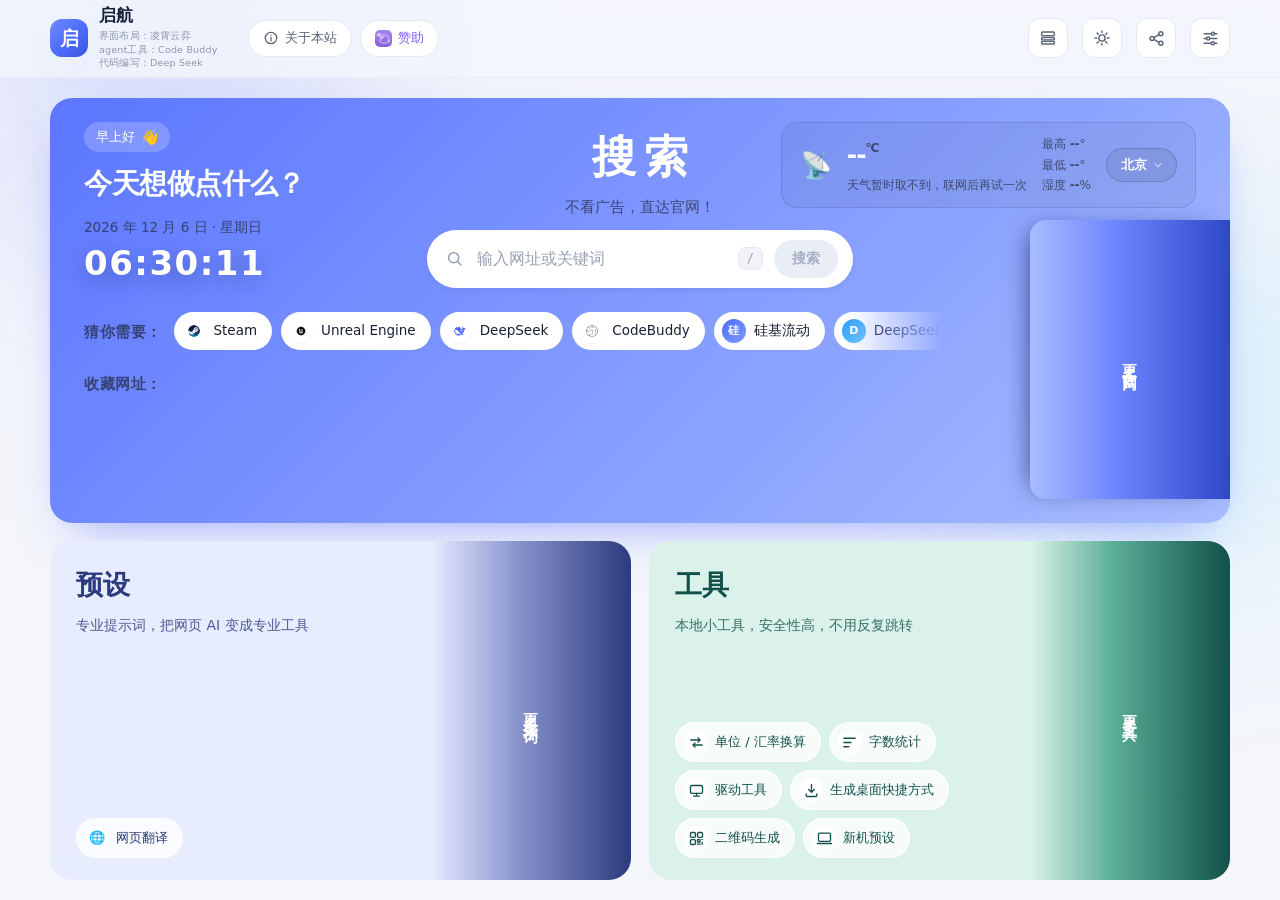
==== commit 2434b84d: "界面预设：新增「简约档案」，桌面端/手机端布局彻底分开 两套可选界面 - 经典色块（原版，默认） - 简约档案（米白纸面 + 编号 + 细线，面向不熟悉电脑的用户） - 「先进工业」暂不开放选择（那个" ====
--- a/index.html
+++ b/index.html
@@ -7,7 +7,12 @@
 <meta name="description" content="常用网站导航页：常用直达、分类浏览、快速搜索，还有天气、便签待办和单位换算小工具。" />
 <meta name="theme-color" content="#4D6BFE" />
 <link rel="icon" type="image/svg+xml" href="assets/favicon.svg" />
-<link rel="stylesheet" href="css/style.css?v=20261016w" />
+<link rel="stylesheet" href="css/style.css?v=20261022c" />
+<link rel="stylesheet" href="css/skin-b.css?v=20261022c" />
+<link rel="stylesheet" href="css/skin-c.css?v=20261022c" />
+<link rel="stylesheet" href="css/mobile.css?v=20261022c" media="(max-width: 900px)" />
+
+
 </head>
 <body>
 <div class="bg-decor" aria-hidden="true">
@@ -53,7 +58,7 @@
               <svg class="search-icon" viewBox="0 0 24 24" width="19" height="19" fill="none" stroke="currentColor" stroke-width="1.9" stroke-linecap="round">
                 <circle cx="11" cy="11" r="6.4"/><path d="M16 16l4.2 4.2"/>
               </svg>
-              <input id="searchInput" type="text" enterkeyhint="search" placeholder="如果没有对应网站，也能进行纯净搜索！" aria-label="搜索网站，或输入网址和问题" />
+              <input id="searchInput" type="text" enterkeyhint="search" placeholder="输入网址或关键词" aria-label="搜索网站，或输入网址和问题" />
               <button type="button" class="search-clear" id="searchClear" hidden aria-label="清空">×</button>
               <kbd class="search-kbd">/</kbd>
               <button type="submit" class="search-go" id="searchGo" disabled>搜索</button>
@@ -123,6 +128,22 @@
         <a class="pw-go" href="translate.html">更多提示词</a>
       </section>
 
+      <!-- ③ 官网：和上面两块同一级的第三个入口。
+           之前「更多官网」是右角那条竖按钮，和这两块不是一个分量；
+           两套皮肤里都要求三个入口并列，这里补上第三块。 -->
+      <section class="pw pw-sites">
+        <div class="pw-head">
+          <h2>官网</h2>
+        </div>
+        <p class="pw-sub">常用官网，按分类浏览</p>
+        <ul class="pw-list">
+          <li>常用软件 · AI 工具</li>
+          <li>游戏 · 在线翻译</li>
+          <li>每个都标了国内 / 国外</li>
+        </ul>
+        <a class="pw-go" href="sites.html">更多官网</a>
+      </section>
+
       <section class="pw pw-tool">
         <div class="pw-head">
           <h2>工具</h2>
@@ -196,6 +217,15 @@
       </section>
     </div>
   </div>
+
+  <!-- 页脚：照设计图加的一行小字。
+       只在「工业 / 图纸」两套皮肤下显示，原版下整块 display:none ——
+       原版布局要求一个字都不变，所以它不能出现。 -->
+  <footer class="home-foot" id="homeFoot">
+    <span class="hf-left">NAVHUB / LOCAL-FIRST</span>
+    <span class="hf-mid">100 SITES</span>
+    <span class="hf-right">NO TRACKING · NO UPLOAD</span>
+  </footer>
 
 </main>
 
@@ -327,10 +357,11 @@
 </div>
 <div class="toast" id="toast" hidden></div>
 
-<script src="js/data.js?v=20261016w"></script>
-<script src="js/seek.js?v=20261016w"></script>
-<script src="js/app.js?v=20261016w"></script>
-<script src="js/widgets.js?v=20261016w"></script>
-<script src="js/topbar.js?v=20261016w"></script>
+<script src="js/data.js?v=20261022c"></script>
+<script src="js/seek.js?v=20261022c"></script>
+<script src="js/pinyin.js?v=20261022c"></script>
+<script src="js/app.js?v=20261022c"></script>
+<script src="js/widgets.js?v=20261022c"></script>
+<script src="js/topbar.js?v=20261022c"></script>
 </body>
 </html>
--- a/css/style.css
+++ b/css/style.css
@@ -4,7 +4,65 @@
    ============================================================ */
 
 /* ---------- 变量 ---------- */
-:root {
+:root,
+[data-theme="c"] {
+  /* ===== 皮肤 C「图纸」=====
+     米白纸面 + 近黑墨色。不靠装饰和渐变，靠字重、细线、留白撑版面。
+     主色取近黑而不是彩色 —— 全页只有搜索结果那几处会用到它，
+     一出现就足够醒目，不需要再靠饱和色去抢。 */
+  --brand: #14161A;
+  --brand-strong: #000000;
+  --brand-soft: #3A4048;
+  --brand-tint: rgba(20, 22, 26, .055);
+  --brand-tint-2: rgba(20, 22, 26, .12);
+  --brand-grad: linear-gradient(135deg, #2E333A 0%, #14161A 100%);
+
+  --bg: #F4F3EF;
+  --bg-2: #EDEBE4;
+  --surface: #FCFCFA;
+  --surface-2: #F7F6F1;
+  --surface-3: #EFEEE7;
+  --border: #DCDAD2;
+  --border-strong: #C7C4B9;
+
+  --text: #14161A;
+  --text-2: #4E5359;
+  --text-3: #9AA0A8;
+
+  /* 首页三块大卡片。C 皮肤本来就没有「彩色大色块」，
+     所以这里全走米白—浅灰一档，三块的差别靠边框和排版，不靠颜色。
+     hero 那块是唯一有渐变的，也只是纸面到浅灰，不抢视线。 */
+  --hero-bg: linear-gradient(135deg, #EFEDE6 0%, #E5E2D9 62%, #DAD6CA 100%);
+  --hero-fg: #14161A;
+  --hero-rail-bg: linear-gradient(90deg, #DAD6CA 0%, #ABA79A 42%, #3A3F47 100%);
+  --card-a-bg: #F7F6F1;
+  --card-a-fg: #14161A;
+  --card-a-go: linear-gradient(90deg, #F7F6F1 0%, #C6C2B5 42%, #4E5359 100%);
+  --card-b-bg: #EFEEE7;
+  --card-b-fg: #14161A;
+  --card-b-go: linear-gradient(90deg, #EFEEE7 0%, #BDB9AD 42%, #3E4349 100%);
+
+  --shadow-xs: 0 1px 2px rgba(23, 32, 58, .05);
+  --shadow-sm: 0 2px 8px -2px rgba(23, 32, 58, .08), 0 1px 3px rgba(23, 32, 58, .04);
+  --shadow-md: 0 14px 30px -14px rgba(23, 32, 58, .18), 0 4px 10px -6px rgba(23, 32, 58, .08);
+  --shadow-brand: 0 16px 34px -16px rgba(77, 107, 254, .55);
+
+  /* 圆角统一收小：这两套皮肤都是「方、硬、靠线」，不是原来那种圆润的卡片风。
+     留 2~8px 是为了不至于像 Windows 98，但已经明显是方角了。 */
+  --r-xs: 2px;
+  --r-sm: 4px;
+  --r-md: 6px;
+  --r-lg: 10px;
+  --topbar-h: 78px;
+
+  /* 版心左右的留白。所有页面、顶栏、页脚都按这个数来 */
+  --gutter: 50px;
+}
+
+/* ===== 皮肤 blue「原版」=====
+   改造前那套：淡蓝灰底 + 品牌蓝。圆角也回到原来的 8/12/16/22，
+   不然它会被 c 皮肤那套方角规则带着走。 */
+[data-theme="blue"] {
   --brand: #4D6BFE;
   --brand-strong: #3A57D8;
   --brand-soft: #6D8BFF;
@@ -24,40 +82,59 @@
   --text-2: #5A6479;
   --text-3: #8D96AC;
 
-  --shadow-xs: 0 1px 2px rgba(23, 32, 58, .05);
-  --shadow-sm: 0 2px 8px -2px rgba(23, 32, 58, .08), 0 1px 3px rgba(23, 32, 58, .04);
-  --shadow-md: 0 14px 30px -14px rgba(23, 32, 58, .18), 0 4px 10px -6px rgba(23, 32, 58, .08);
-  --shadow-brand: 0 16px 34px -16px rgba(77, 107, 254, .55);
+  /* 首页三块大卡片：原版那个蓝渐变 + 紫 / 绿两块 */
+  --hero-bg: linear-gradient(135deg, #5C76FF 0%, #8AA2FF 62%, #A9BCFF 100%);
+  --hero-fg: #fff;
+  --hero-rail-bg: linear-gradient(90deg, #A9BCFF 0%, #6E86FF 42%, #2E48C8 100%);
+  --card-a-bg: #E7ECFF; --card-a-fg: #2C3A7E;
+  --card-a-go: linear-gradient(90deg, #E7ECFF 0%, #8B96CE 42%, #2C3A7E 100%);
+  --card-b-bg: #DBF2EB; --card-b-fg: #12514A;
+  --card-b-go: linear-gradient(90deg, #DBF2EB 0%, #5AAE96 42%, #12514A 100%);
 
   --r-xs: 8px;
   --r-sm: 12px;
   --r-md: 16px;
   --r-lg: 22px;
-  --topbar-h: 78px;
-
-  /* 版心左右的留白。所有页面、顶栏、页脚都按这个数来 */
-  --gutter: 50px;
 }
 
 [data-theme="dark"] {
-  --brand: #6D8BFF;
-  --brand-strong: #8AA2FF;
-  --brand-soft: #5A76E8;
-  --brand-tint: rgba(109, 139, 255, .13);
-  --brand-tint-2: rgba(109, 139, 255, .22);
-  --brand-grad: linear-gradient(135deg, #7E99FF 0%, #5B76F5 55%, #4157C9 100%);
-
-  --bg: #0B0F1A;
-  --bg-2: #101625;
-  --surface: #141A29;
-  --surface-2: #1A2133;
-  --surface-3: #202942;
-  --border: #26304A;
-  --border-strong: #333F5E;
-
-  --text: #E9EEFB;
-  --text-2: #A3AEC9;
-  --text-3: #727E9C;
+  /* ===== 皮肤「先进工业」· 白天 =====
+     浅灰纸面 + 琥珀橙。斜切、编号、大标题这些形状特征都保留，
+     只把底色从黑换成灰 —— 三套皮肤默认都是亮的，切换时不会突然黑屏。
+     橙底上不能用白字（对比度只有 2 左右），用 --brand 当底的地方
+     字色统一是近黑，见文件末尾那几条覆盖。 */
+  --brand: #E08A00;
+  --brand-strong: #C77800;
+  --brand-soft: #FFB020;
+  --brand-tint: rgba(224, 138, 0, .1);
+  --brand-tint-2: rgba(224, 138, 0, .22);
+  --brand-grad: linear-gradient(135deg, #FFB020 0%, #E08A00 55%, #C77800 100%);
+
+  --bg: #F2F1EC;
+  --bg-2: #EAE8E1;
+  --surface: #FBFAF7;
+  --surface-2: #F5F4EE;
+  --surface-3: #EDEBE3;
+  --border: #D9D6CC;
+  --border-strong: #C4C0B4;
+
+  --text: #17190F;
+  --text-2: #4E5147;
+  --text-3: #8F938A;
+
+  /* 首页三块大卡片。B 皮肤是黑底 + 橙，
+     hero 从深灰压到纯黑、右边那条「更多官网」一路压成实橙；
+     预设和工具两块用**橙 / 青**两种点缀区分开 ——
+     光靠深浅分不出谁是谁，必须给两个不同的色相。 */
+  --hero-bg: linear-gradient(135deg, #F7F6F1 0%, #EFEDE5 62%, #E6E3D9 100%);
+  --hero-fg: #17190F;
+  --hero-rail-bg: linear-gradient(90deg, #E6E3D9 0%, #E8C48A 42%, #E08A00 100%);
+  --card-a-bg: #FBFAF7;
+  --card-a-fg: #17190F;
+  --card-a-go: linear-gradient(90deg, #FBFAF7 0%, #F0D9B0 42%, #E08A00 100%);
+  --card-b-bg: #F7F6F0;
+  --card-b-fg: #17190F;
+  --card-b-go: linear-gradient(90deg, #F7F6F0 0%, #B8DED4 42%, #0E8C72 100%);
 
   --shadow-xs: 0 1px 2px rgba(0, 0, 0, .4);
   --shadow-sm: 0 4px 12px -4px rgba(0, 0, 0, .5);
@@ -2207,12 +2284,12 @@
   padding: var(--hero-pad-y) var(--hero-pad-x) 18px;
   border-radius: 22px;
   display: flex; flex-direction: column;
-  color: #fff;
+  color: var(--hero-fg, #fff);
   /* 底色比原来淡一档：右边那条「更多官网」是从板块色渐变到深色的，
      板块本身太饱和的话，按钮左半边直接融进底色、整条按钮就「消失」了。
      淡下去之后按钮立住了，同时它仍是三块里最显眼的一块 ——
      比起下面那两块浅紫 / 浅绿，这一整块蓝还是最抢眼的。 */
-  background: linear-gradient(135deg, #5C76FF 0%, #8AA2FF 62%, #A9BCFF 100%);
+  background: var(--hero-bg);
   box-shadow: 0 20px 48px -24px rgba(61, 90, 254, .62);
 }
 
@@ -2378,7 +2455,7 @@
   font-size: 15px; font-weight: 700; color: #fff;
   /* 左端就是板块底色的那个蓝，往右一路压深 ——
      板块本身已经调淡了，这条才立得出来 */
-  background: linear-gradient(90deg, #A9BCFF 0%, #6E86FF 42%, #2E48C8 100%);
+  background: var(--hero-rail-bg);
   box-shadow: -10px 0 26px -12px rgba(11, 24, 74, .75);
   transition: filter .2s;
 }
@@ -2407,8 +2484,8 @@
   overflow: hidden;           /* 按钮顶到卡片圆角上，靠它裁一下 */
   display: flex; flex-direction: column;
 }
-.pw-preset { background: #E7ECFF; color: #2C3A7E; }
-.pw-tool { background: #DBF2EB; color: #12514A; }
+.pw-preset { background: var(--card-a-bg); color: var(--card-a-fg); }
+.pw-tool { background: var(--card-b-bg); color: var(--card-b-fg); }
 
 .pw-head { display: flex; align-items: center; gap: 12px; }
 .pw-head h2 { margin: 0; font-size: 27px; font-weight: 800; letter-spacing: -.4px; }
@@ -2424,8 +2501,8 @@
   font-size: 15px; font-weight: 700; color: #fff;
   transition: filter .2s;
 }
-.pw-preset .pw-go { background: linear-gradient(90deg, #E7ECFF 0%, #8B96CE 42%, #2C3A7E 100%); }
-.pw-tool .pw-go { background: linear-gradient(90deg, #DBF2EB 0%, #5AAE96 42%, #12514A 100%); }
+.pw-preset .pw-go { background: var(--card-a-go); }
+.pw-tool .pw-go { background: var(--card-b-go); }
 .pw-go:hover { filter: brightness(1.05); }
 .pw-sub { margin: 8px 0 0; font-size: 14px; opacity: .82; }
 /* 标签推到底部，两块高度不一样时也对得齐 */
@@ -2629,4 +2706,482 @@
   .pw-chips { padding-top: 8px; }
   .pw-chip { padding: 5px 11px 5px 6px; font-size: 12px; }
   .pw-chip-ico { width: 21px; height: 21px; }
-}+}
+/* ============================================================
+   皮肤 B 的配套覆盖
+   ------------------------------------------------------------
+   橙色（#FFB020）亮度很高，白字压上去对比度只有 2 左右，读不清。
+   凡是「用 --brand 当底色」的地方，字色一律换成近黑。
+   ============================================================ */
+[data-theme="dark"] .mini-btn.is-brand,
+[data-theme="dark"] .mini-btn.is-brand:hover,
+[data-theme="dark"] .primary-btn,
+[data-theme="dark"] .search-go,
+[data-theme="dark"] .pw-go,
+[data-theme="dark"] .as-card-btn.is-solid {
+  color: #120C00;
+  font-weight: 800;
+}
+
+[data-theme="dark"] .key,
+[data-theme="dark"] .spec-help > b,
+[data-theme="dark"] .spec-os b {
+  color: #120C00;
+}
+
+/* ============================================================
+   皮肤 C 的配套覆盖（hero 块里的白字）
+   ------------------------------------------------------------
+   hero 那块原本是深蓝底，里面所有字都是白的或半透明白。
+   皮肤 C 底下是米白，这些字全糊了。这里按层次重新给色：
+   主文字用 --hero-fg（近黑），次要信息用同色低透明度。
+   ============================================================ */
+html:not([data-theme="dark"]) .hb-title,
+html:not([data-theme="dark"]) .hb-hi,
+html:not([data-theme="dark"]) .hb-time { color: var(--hero-fg); }
+
+html:not([data-theme="dark"]) .hb-date,
+html:not([data-theme="dark"]) .hb-sub,
+html:not([data-theme="dark"]) .apps-label { color: rgba(20, 22, 26, .6); }
+
+html:not([data-theme="dark"]) .wx {
+  background: rgba(20, 22, 26, .05);
+  border-color: rgba(20, 22, 26, .12);
+}
+html:not([data-theme="dark"]) .wx-now b small,
+html:not([data-theme="dark"]) .wx-now em,
+html:not([data-theme="dark"]) .wx-meta { color: rgba(20, 22, 26, .62); }
+
+html:not([data-theme="dark"]) .hero-block .city-btn {
+  color: var(--hero-fg);
+  background: rgba(20, 22, 26, .07);
+  border-color: rgba(20, 22, 26, .18);
+}
+html:not([data-theme="dark"]) .hero-block .city-btn:hover {
+  color: var(--hero-fg);
+  background: rgba(20, 22, 26, .13);
+  border-color: rgba(20, 22, 26, .3);
+}
+
+/* 搜索框本身在浅底上要立住：给它白底 + 一档阴影 */
+html:not([data-theme="dark"]) .search {
+  background: #fff;
+  box-shadow: 0 2px 10px -6px rgba(20, 22, 26, .35);
+}
+
+/* ============================================================
+   ③ 官网 —— 和预设 / 工具同级的第三个入口
+   ------------------------------------------------------------
+   这一块用的是 <ul> 而不是 chips：官网那边本来就是「按分类逛」，
+   列几条分类比列几个站名更贴合它的用法。
+   ============================================================ */
+.pw-sites { order: 3; }          /* DOM 里插在中间，视觉上排到最后 */
+.pw-list {
+  margin: 12px 0 0;
+  padding: 0;
+  list-style: none;
+  display: flex;
+  flex-direction: column;
+  gap: 7px;
+}
+.pw-list li {
+  position: relative;
+  padding-left: 15px;
+  font-size: 13px;
+  opacity: .82;
+}
+.pw-list li::before {
+  content: "";
+  position: absolute; left: 0; top: .62em;
+  width: 5px; height: 1px;
+  background: currentColor;
+  opacity: .5;
+}
+
+/* ============================================================
+   左上角那三个界面预设按钮（图纸 / 工业 / 原版）
+   ------------------------------------------------------------
+   放在 logo 右边：这是「换整套界面」的大动作，值得占最先看到的位置。
+   当前选中的那个用实心填起来。
+   ============================================================ */
+.skin-switch {
+  display: flex;
+  align-items: center;
+  gap: 2px;
+  margin-left: 20px;
+  padding: 3px;
+  border: 1px solid var(--border);
+  border-radius: 999px;
+  background: var(--surface-2);
+}
+.skin-btn {
+  padding: 4px 13px;
+  border: 0;
+  border-radius: 999px;
+  background: transparent;
+  font-size: 12px;
+  font-weight: 600;
+  letter-spacing: 1.2px;
+  color: var(--text-3);
+  cursor: pointer;
+  transition: color .18s, background .18s;
+}
+.skin-btn:hover { color: var(--brand); }
+.skin-btn.is-on {
+  color: #fff;
+  background: var(--brand-grad);
+  box-shadow: 0 4px 12px -8px rgba(0, 0, 0, .6);
+}
+/* 浅色 / 图纸皮肤下，选中态的字用底色的反色更稳 */
+html:not([data-theme="dark"]) .skin-btn.is-on { color: #fff; }
+
+@media (max-width: 860px) {
+  .skin-switch { margin-left: 8px; }
+  .skin-btn { padding: 4px 9px; font-size: 11px; letter-spacing: .5px; }
+}
+
+/* ============================================================
+   顶栏导航 + 皮肤切换按钮
+   ------------------------------------------------------------
+   三套皮肤共用这一套位置和尺寸：
+     logo ┊ 导航 ┊ …… ┊ [皮肤按钮] 设置
+   导航固定贴在 logo 右边；皮肤按钮在右上角，和设置那类同级。
+   各皮肤只允许改「颜色」，不许改字号 / 间距 / 顺序，
+   否则切换皮肤时导航会横向跳动。
+   ============================================================ */
+.skin-nav {
+  display: flex;
+  align-items: baseline;
+  gap: 26px;
+  margin-left: 28px;
+}
+.skin-nav a {
+  font-size: 12.5px;
+  letter-spacing: 1.4px;
+  color: var(--text-3);
+  text-decoration: none;
+  padding-bottom: 2px;
+  border-bottom: 1px solid transparent;
+  transition: color .2s, border-color .2s;
+  white-space: nowrap;
+}
+.skin-nav a:hover { color: var(--text); }
+.skin-nav a.is-on {
+  color: var(--text);
+  border-bottom-color: var(--text);
+  font-weight: 600;
+}
+
+.skin-switch {
+  display: flex;
+  align-items: center;
+  gap: 2px;
+  margin-right: 10px;
+  padding: 3px;
+  border: 1px solid var(--border);
+  border-radius: 999px;
+  background: var(--surface-2);
+}
+.skin-btn {
+  padding: 4px 12px;
+  border: 0;
+  border-radius: 999px;
+  background: transparent;
+  font-size: 11.5px;
+  font-weight: 600;
+  letter-spacing: 1px;
+  color: var(--text-3);
+  cursor: pointer;
+  transition: color .18s, background .18s;
+}
+.skin-btn:hover { color: var(--brand); }
+.skin-btn.is-on { color: #fff; background: var(--brand-grad); }
+
+/* ============================================================
+   界面选择面板
+   ------------------------------------------------------------
+   顶栏那个独立图标按钮点开就是它。
+   面板固定 420px 宽、高度由内容决定 —— 不铺满屏幕，
+   三张卡片垂直排列，每张左边是预览占位、右边是名称和介绍。
+   ============================================================ */
+.skin-mask {
+  position: fixed;
+  inset: 0;
+  z-index: 90;
+  display: flex;
+  align-items: flex-start;
+  justify-content: center;
+  padding: 92px 20px 40px;
+  background: rgba(10, 14, 24, .42);
+  backdrop-filter: blur(3px);
+  animation: skinFade .18s ease both;
+}
+.skin-mask[hidden] { display: none; }
+@keyframes skinFade { from { opacity: 0; } to { opacity: 1; } }
+
+.skin-panel {
+  width: 420px;
+  max-width: 100%;
+  padding: 22px 22px 18px;
+  border-radius: var(--r-lg);
+  background: var(--surface);
+  border: 1px solid var(--border);
+  box-shadow: 0 28px 70px -28px rgba(10, 14, 24, .5);
+  animation: skinUp .22s cubic-bezier(.22, .68, .28, 1) both;
+}
+@keyframes skinUp {
+  from { opacity: 0; transform: translateY(-10px); }
+  to { opacity: 1; transform: none; }
+}
+
+.skin-panel-head { margin-bottom: 16px; }
+.skin-panel-head h4 {
+  font-size: 16px; font-weight: 800; letter-spacing: .5px;
+  color: var(--text);
+}
+.skin-panel-head p {
+  margin-top: 5px;
+  font-size: 12.5px; line-height: 1.7; color: var(--text-3);
+}
+
+/* ---------- 三张卡片：垂直排列，每张是个按钮 ---------- */
+.skin-list { display: flex; flex-direction: column; gap: 8px; }
+
+.skin-card {
+  display: flex;
+  align-items: center;
+  gap: 14px;
+  width: 100%;
+  padding: 11px 13px;
+  border-radius: var(--r-md);
+  text-align: left;
+  background: var(--surface-2);
+  border: 1.5px solid transparent;
+  cursor: pointer;
+  transition: border-color .18s, background .18s;
+}
+.skin-card:hover { border-color: var(--brand-soft); background: var(--surface); }
+.skin-card.is-on { border-color: var(--brand); background: var(--brand-tint); }
+
+/* 预览占位：一个 68×48 的小方框，里面三条线示意布局 */
+.skin-thumb {
+  flex: none;
+  width: 68px; height: 48px;
+  border-radius: 6px;
+  border: 1px solid var(--border-strong);
+  background: var(--surface);
+  display: flex; flex-direction: column; gap: 4px;
+  padding: 7px 8px;
+  overflow: hidden;
+}
+.skin-thumb i {
+  display: block; height: 3px; border-radius: 2px;
+  background: var(--border-strong);
+}
+.skin-thumb i:nth-child(1) { width: 42%; height: 5px; }
+.skin-thumb i:nth-child(2) { width: 88%; }
+.skin-thumb i:nth-child(3) { width: 66%; }
+
+/* 三种皮肤的缩略图先做「占位差异」：
+   经典色块偏蓝、简约档案纯灰、先进工业偏橙深色 */
+.skin-thumb.is-blue i { background: #B9C6EE; }
+.skin-thumb.is-blue { background: #EEF2FD; border-color: #C9D4F5; }
+.skin-thumb.is-blue i:nth-child(1) { background: #7E96E8; }
+
+.skin-thumb.is-c i { background: #D6D3CA; }
+.skin-thumb.is-c { background: #FAF9F5; border-color: #D5D2C9; }
+.skin-thumb.is-c i:nth-child(1) { background: #8A8780; }
+
+.skin-thumb.is-dark i { background: #4A4034; }
+.skin-thumb.is-dark { background: #14161A; border-color: #2C3037; }
+.skin-thumb.is-dark i:nth-child(1) { background: #FFB020; }
+
+.skin-meta { flex: 1; min-width: 0; }
+.skin-meta b {
+  display: block;
+  font-size: 14px; font-weight: 700; letter-spacing: .3px;
+  color: var(--text);
+}
+.skin-meta em {
+  display: block; margin-top: 3px;
+  font-style: normal;
+  font-size: 12px; line-height: 1.6; color: var(--text-3);
+}
+
+/* 选中那个勾 */
+.skin-pick {
+  flex: none;
+  width: 22px; height: 22px;
+  display: grid; place-items: center;
+  border-radius: 50%;
+  border: 1.5px solid var(--border-strong);
+  color: transparent;
+  transition: border-color .18s, background .18s, color .18s;
+}
+.skin-card.is-on .skin-pick {
+  border-color: transparent;
+  background: var(--brand);
+  color: #fff;
+}
+
+/* ---------- 换完的轻提示 ---------- */
+.skin-toast {
+  position: fixed;
+  left: 50%; bottom: 40px;
+  transform: translate(-50%, 12px);
+  padding: 10px 20px;
+  border-radius: 999px;
+  background: var(--text);
+  color: var(--surface);
+  font-size: 12.5px; letter-spacing: .5px;
+  z-index: 95;
+  opacity: 0;
+  transition: opacity .22s, transform .22s;
+  pointer-events: none;
+}
+.skin-toast.is-show { opacity: 1; transform: translate(-50%, 0); }
+
+body.skin-open { overflow: hidden; }
+
+/* ============================================================
+   顶栏右侧的排列顺序
+   ------------------------------------------------------------
+   规定：「最后更新」永远排最前，之后所有按钮（界面切换、分享、设置……）
+   一律往它右边加。用 order 表达这个约定 ——
+   以后新增按钮不用再想插在 DOM 哪个位置，order 默认 1 就自动排到右边。
+   ============================================================ */
+.top-right > .updated { order: 0; }
+.top-right > *:not(.updated) { order: 1; }
+
+/* 界面切换按钮：紧跟在「最后更新」右边，间距交给 .top-right 的 gap */
+.skin-switch { margin-left: 0; margin-right: 0; }
+
+/* ============================================================
+   昼 / 夜（data-mode）
+   ------------------------------------------------------------
+   和「皮肤」（data-theme）是两个正交的维度：
+     皮肤  决定布局、形状、字号       ← blue / c / dark
+     明暗  决定配色                   ← light / dark
+   所以切昼夜时布局一分一毫都不动，只有颜色变。
+
+   三套皮肤默认都是 light。夜里的基础色板三套共用一份，
+   强调色（--brand）各调各的 —— c 皮肤白天的品牌色是近黑，
+   到夜里必须换成浅色，不然按钮上是黑底黑字。
+   ============================================================ */
+
+html[data-mode="dark"] {
+  --bg: #0A0C10;
+  --bg-2: #101318;
+  --surface: #14171C;
+  --surface-2: #1A1E24;
+  --surface-3: #21262D;
+  --border: #2A2F37;
+  --border-strong: #3A4049;
+
+  --text: #F2F2F0;
+  --text-2: #A2A8B2;
+  --text-3: #626871;
+
+  --shadow-xs: 0 1px 2px rgba(0, 0, 0, .4);
+  --shadow-sm: 0 4px 12px -4px rgba(0, 0, 0, .5);
+  --shadow-md: 0 18px 36px -18px rgba(0, 0, 0, .75);
+}
+
+/* 夜里的强调色：每套皮肤各调一档，保证在深底上看得清 */
+html[data-theme="blue"][data-mode="dark"] {
+  --brand: #7E99FF;
+  --brand-strong: #9BB0FF;
+  --brand-soft: #5A76E8;
+  --brand-tint: rgba(126, 153, 255, .14);
+  --brand-tint-2: rgba(126, 153, 255, .24);
+  --brand-grad: linear-gradient(135deg, #8AA2FF 0%, #6D8BFF 55%, #4D6BFE 100%);
+}
+html[data-theme="c"][data-mode="dark"] {
+  --brand: #F2F2F0;
+  --brand-strong: #FFFFFF;
+  --brand-soft: #C9CCC7;
+  --brand-tint: rgba(242, 242, 240, .08);
+  --brand-tint-2: rgba(242, 242, 240, .16);
+  --brand-grad: linear-gradient(135deg, #FFFFFF 0%, #F2F2F0 100%);
+}
+html[data-theme="dark"][data-mode="dark"] {
+  --brand: #FFB020;
+  --brand-strong: #FFC857;
+  --brand-soft: #E08A00;
+  --brand-tint: rgba(255, 176, 32, .14);
+  --brand-tint-2: rgba(255, 176, 32, .26);
+  --brand-grad: linear-gradient(135deg, #FFC857 0%, #FFB020 55%, #EF9A00 100%);
+}
+
+/* 夜里的首屏色块也跟着压深 */
+html[data-theme="blue"][data-mode="dark"] {
+  --hero-bg: linear-gradient(135deg, #2A3A6E 0%, #1D2A52 62%, #141C36 100%);
+  --hero-fg: #F2F5FF;
+  --hero-rail-bg: linear-gradient(90deg, #141C36 0%, #3D5AFE 42%, #6D8BFF 100%);
+  --card-a-bg: #1D2440; --card-a-fg: #C7D2FF;
+  --card-a-go: linear-gradient(90deg, #1D2440 0%, #3A4A80 42%, #7E99FF 100%);
+  --card-b-bg: #122A26; --card-b-fg: #9BE8D4;
+  --card-b-go: linear-gradient(90deg, #122A26 0%, #1E5C4E 42%, #4CE0C8 100%);
+}
+html[data-theme="c"][data-mode="dark"] {
+  --hero-bg: linear-gradient(135deg, #1C1F24 0%, #14171B 62%, #0E1013 100%);
+  --hero-fg: #F2F2F0;
+  --hero-rail-bg: linear-gradient(90deg, #0E1013 0%, #3A3F47 42%, #B9BDB6 100%);
+  --card-a-bg: #1A1D22; --card-a-fg: #F2F2F0;
+  --card-a-go: linear-gradient(90deg, #1A1D22 0%, #33383F 42%, #B9BDB6 100%);
+  --card-b-bg: #171A1E; --card-b-fg: #F2F2F0;
+  --card-b-go: linear-gradient(90deg, #171A1E 0%, #2E3339 42%, #A8ACA5 100%);
+}
+html[data-theme="dark"][data-mode="dark"] {
+  --bg: #07080A;
+  --bg-2: #0B0D10;
+  --surface: #101215;
+  --surface-2: #16191E;
+  --surface-3: #1D2127;
+  --border: #262A31;
+  --border-strong: #333944;
+  --hero-bg: linear-gradient(135deg, #1C2129 0%, #12151A 62%, #0A0C0F 100%);
+  --hero-fg: #F2F2F0;
+  --hero-rail-bg: linear-gradient(90deg, #2B3038 0%, #6B5217 42%, #FFB020 100%);
+  --card-a-bg: #16191E; --card-a-fg: #F2F2F0;
+  --card-a-go: linear-gradient(90deg, #16191E 0%, #6B5217 42%, #FFB020 100%);
+  --card-b-bg: #14171B; --card-b-fg: #F2F2F0;
+  --card-b-go: linear-gradient(90deg, #14171B 0%, #17544A 42%, #4CE0C8 100%);
+}
+
+/* 夜里 c 皮肤的「红点睛」要提亮，深底上原来的 #D6401E 太闷 */
+html[data-theme="c"][data-mode="dark"] .hb-hello::before,
+html[data-theme="c"][data-mode="dark"] .pw:hover .pw-go { color: #FF7A52; }
+
+/* 皮肤按钮：夜里也要看得清 */
+html[data-mode="dark"] .skin-btn.is-on { color: #10130F; }
+html[data-theme="c"][data-mode="dark"] .skin-btn.is-on { color: #10130F; }
+
+/* ---------- 昼 / 夜按钮的两个图标 ----------
+   白天显示太阳、夜里显示月亮。属性选择器比 :has() 稳，旧浏览器也认。 */
+#modeBtn .ico-night { display: none; }
+html[data-mode="dark"] #modeBtn .ico-day { display: none; }
+html[data-mode="dark"] #modeBtn .ico-night { display: block; }
+
+/* ---------- 关于弹窗里的「最后更新」 ----------
+   从顶栏挪过来的，放在两个按钮右边。 */
+.about-updated {
+  margin-left: auto;
+  align-self: center;
+  font-size: 12.5px;
+  color: var(--text-3);
+  white-space: nowrap;
+}
+
+/* ---- 手机端顶栏太挤 ----
+   「关于本站」「赞助」两个带字按钮加上四个图标按钮，
+   500 宽下最右边那个被挤出屏幕。窄屏把它们收起来，
+   功能在「设置」里都能找到。 */
+@media (max-width: 900px) {
+  .top-actions { display: none; }
+  .topbar-inner { gap: 12px; }
+  .top-right { gap: 8px; }
+  .skin-nav { gap: 16px; margin-left: 14px; }
+  .skin-nav a { font-size: 11.5px; letter-spacing: 1px; }
+  .icon-btn { width: 34px; height: 34px; }
+}
--- a/css/skin-b.css
+++ b/css/skin-b.css
@@ -0,0 +1,323 @@
+﻿/* ============================================================
+   皮肤 B「工业」· 主页布局（严格照设计图）
+   ------------------------------------------------------------
+   面向年轻用户：黑底、橙点睛、大标题、斜切边，
+   信息密度比图纸高，但一屏也只放四样 —— 标题、搜索、三个入口、一行建议。
+
+   同样不塞图里没有的东西：天气卡、时钟、收藏网址、
+   搜索角标、「搜索」小标题全部隐藏。
+   原版（blue）不受影响 —— 每条规则都挂在 html[data-theme="dark"] 下。
+   ============================================================ */
+
+/* ---------- 0. 原版下藏掉这轮新增的东西 ---------- */
+.home-foot { display: none; }
+.skin-nav { display: none; }
+
+/* ---------- 1. 顶栏：橙线压在底边，左边一小段更亮 ---------- */
+html[data-theme="dark"] .topbar {
+  background: var(--bg);
+  border-bottom: 0;
+  min-height: 0;
+  padding: 20px 0 18px;
+  position: relative;
+}
+/* 一整条灰线 + 左边 1/4 换成橙 */
+html[data-theme="dark"] .topbar::after {
+  content: "";
+  position: absolute; left: 0; right: 0; bottom: 0;
+  height: 1px;
+  background: linear-gradient(90deg,
+    var(--brand) 0%, var(--brand) 26%,
+    var(--border) 26%, var(--border) 100%);
+}
+html[data-theme="dark"] .topbar-inner { align-items: baseline; }
+html[data-theme="dark"] .brand-mark { display: none; }
+html[data-theme="dark"] .brand-text strong {
+  font-size: 16px; font-weight: 900; letter-spacing: 4px; color: var(--text);
+}
+html[data-theme="dark"] .brand-credit { display: none; }
+/* 「NAVHUB」这个英文副名跟在启航后面 */
+html[data-theme="dark"] .brand::after {
+  content: "NAVHUB";
+  margin-left: 10px;
+  font-size: 9px; letter-spacing: 3px;
+  color: var(--text-3);
+}
+
+/* 导航：首页那项是橙底黑字 */
+html[data-theme="dark"] .skin-nav {
+  display: flex; align-items: center; gap: 2px; margin-left: 24px;
+}
+html[data-theme="dark"] .skin-nav a {
+  padding: 6px 15px;
+  font-size: 12.5px; letter-spacing: 1.6px;
+  color: var(--text-3); text-decoration: none;
+  clip-path: polygon(8px 0, 100% 0, calc(100% - 8px) 100%, 0 100%);
+  transition: color .2s, background .2s;
+}
+html[data-theme="dark"] .skin-nav a:hover { color: var(--text); background: var(--surface-2); }
+html[data-theme="dark"] .skin-nav a.is-on {
+  color: #120C00; background: var(--brand); font-weight: 800;
+}
+
+html[data-theme="dark"] .updated { font-size: 10.5px; letter-spacing: 1.6px; color: var(--text-3); }
+
+/* ---------- 2. 首屏：透明底，靠橙线和字号分层 ---------- */
+html[data-theme="dark"] .hero-block {
+  background: transparent; border: 0; border-radius: 0;
+  box-shadow: none; min-height: 0; flex: none;
+  padding: 44px 0 0;
+}
+
+html[data-theme="dark"] .hb-row { flex-direction: column; align-items: stretch; gap: 0; }
+html[data-theme="dark"] .hb-hold { display: none; }
+
+/* ---------- 3. 标题区 ---------- */
+html[data-theme="dark"] .hb-hi {
+  width: 100%; padding: 0; border: 0;
+  display: flex; align-items: flex-end; flex-wrap: wrap;
+  position: relative;
+}
+
+/* 问候语 → 橙底黑字小标签「LOCAL FIRST · NO UPLOAD」*/
+html[data-theme="dark"] .hb-hello {
+  font-size: 0; margin: 0 22px 0 0; padding: 5px 14px;
+  background: var(--brand);
+  clip-path: polygon(0 0, 100% 0, calc(100% - 10px) 100%, 0 100%);
+  align-self: center;
+}
+html[data-theme="dark"] .hb-hello::before {
+  content: "LOCAL FIRST · NO UPLOAD";
+  font-size: 10px; font-weight: 800; letter-spacing: 2.6px; color: #120C00;
+}
+html[data-theme="dark"] .hb-hello .wave { display: none; }
+
+/* 主标题：超大白字，左边一道橙斜条 */
+html[data-theme="dark"] .hb-h1 {
+  font-size: 0; margin: 0; padding: 0 0 0 20px;
+  line-height: .95; letter-spacing: 0; color: var(--text);
+  position: relative;
+}
+html[data-theme="dark"] .hb-h1::before {
+  content: "启航";
+  font-size: clamp(52px, 7vw, 92px);
+  font-weight: 900; letter-spacing: 8px; line-height: .95;
+}
+html[data-theme="dark"] .hb-h1::after {
+  content: "";
+  position: absolute; left: 0; top: 10%;
+  width: 8px; height: 80%;
+  background: var(--brand);
+  transform: skewX(-11deg);
+}
+
+/* 「—— NAVIGATION HUB」单独一行，前面一条短横 */
+html[data-theme="dark"] .hb-hi::after {
+  content: "—— NAVIGATION HUB";
+  flex-basis: 100%;
+  margin-top: 12px; padding-left: 20px;
+  font-size: 10.5px; letter-spacing: 5px;
+  color: var(--text-3);
+}
+
+/* 日期 / 时钟：图里没有 */
+html[data-theme="dark"] .hb-date { display: none; }
+html[data-theme="dark"] .hb-clock { display: none; }
+
+/* 说明段 */
+html[data-theme="dark"] .hb-center::before {
+  content: "搜得到、打得开、用得上的官网导航。100 个站点、5 个本地小工具，输入不出本机。";
+  display: block;
+  max-width: 620px; margin: 22px 0 0 20px;
+  font-size: 13px; line-height: 1.9;
+  color: var(--text-2);
+}
+
+/* ---------- 4. 搜索：整行宽，右侧橙斜切按钮 ---------- */
+html[data-theme="dark"] .hb-center { padding-top: 0; }
+html[data-theme="dark"] .hb-title { display: none; }
+html[data-theme="dark"] .hb-sub { display: none; }
+
+html[data-theme="dark"] .hero-block .search-wrap {
+  margin: 26px 0 0; width: 100%; max-width: none;
+}
+html[data-theme="dark"] .search {
+  height: 56px;
+  background: var(--surface);
+  border: 1px solid var(--border-strong);
+  border-radius: 0;
+  box-shadow: none;
+  padding: 0;
+  clip-path: polygon(0 0, 100% 0, 100% calc(100% - 14px), calc(100% - 14px) 100%, 0 100%);
+}
+html[data-theme="dark"] .search:focus-within {
+  border-color: var(--brand);
+  box-shadow: none;
+  transform: none;
+}
+html[data-theme="dark"] .search input {
+  font-size: 14.5px; color: var(--text); background: transparent;
+  padding-left: 22px;
+}
+html[data-theme="dark"] .search input::placeholder { color: var(--text-3); }
+html[data-theme="dark"] .search-kbd { display: none; }
+html[data-theme="dark"] .search-go {
+  height: 100%;
+  padding: 0 38px;
+  background: var(--brand);
+  color: #120C00;
+  border: 0; border-radius: 0;
+  font-size: 13px; font-weight: 900; letter-spacing: 4px;
+  clip-path: polygon(18px 0, 100% 0, 100% 100%, 0 100%);
+}
+html[data-theme="dark"] .search-go:hover { background: var(--brand-strong); color: #120C00; }
+html[data-theme="dark"] .search-icon { color: var(--text-3); }
+
+/* ---------- 5. 猜你需要：左两行标签 + 右一排 chip ---------- */
+html[data-theme="dark"] .apps {
+  margin-top: 34px; padding: 0;
+  border: 0; background: transparent; padding-right: 0;
+  flex-wrap: wrap; align-items: center; gap: 10px;
+}
+html[data-theme="dark"] .apps-label {
+  flex: none; font-size: 0;
+  margin-right: 14px; padding-right: 16px;
+  border-right: 1px solid var(--border);
+  line-height: 1.35;
+}
+html[data-theme="dark"] .apps-label::before {
+  content: "猜你需要\A SUGGESTED";
+  white-space: pre;
+  font-size: 11px; letter-spacing: 2.2px; color: var(--text-3);
+  display: block;
+}
+html[data-theme="dark"] .apps-track { gap: 6px; }
+
+/* chip：方角 + 编号 + 左侧橙线 */
+html[data-theme="dark"] .apps-track > * {
+  display: inline-flex !important;
+  align-items: center; gap: 7px;
+  padding: 5px 13px !important;
+  min-height: 0 !important;
+  background: var(--surface) !important;
+  border: 1px solid transparent !important;
+  border-left: 2px solid transparent !important;
+  border-radius: 0 !important;
+  box-shadow: none !important;
+  font-size: 12px !important;
+  color: var(--text-2) !important;
+  white-space: nowrap;
+}
+html[data-theme="dark"] .apps-track > *:hover {
+  color: var(--text) !important;
+  border-left-color: var(--brand) !important;
+}
+html[data-theme="dark"] .apps-track img,
+html[data-theme="dark"] .apps-track .site-ico { display: none; }
+
+/* 收藏网址 / 右角：图里没有 */
+html[data-theme="dark"] .apps-fav { display: none; }
+html[data-theme="dark"] .hb-side { display: none; }
+
+/* ---------- 6. 三个入口：斜切实心块 ---------- */
+html[data-theme="dark"] .pw-row {
+  display: grid;
+  grid-template-columns: repeat(3, minmax(0, 1fr));
+  gap: 14px;
+  margin-top: 38px; padding: 0;
+  background: transparent;
+  align-items: stretch;
+}
+
+html[data-theme="dark"] .pw {
+  display: flex; flex-direction: column;
+  gap: 0; min-height: 196px;
+  padding: 20px 22px 18px;
+  background: var(--surface) !important;
+  border: 1px solid var(--border);
+  border-left: 2px solid var(--brand);
+  border-radius: 0;
+  box-shadow: none;
+  height: 100%;
+  clip-path: polygon(0 0, 100% 0, 100% calc(100% - 18px), calc(100% - 18px) 100%, 0 100%);
+  position: relative;
+  transition: background .2s, border-color .2s;
+}
+html[data-theme="dark"] .pw:hover { background: var(--surface-2) !important; }
+/* 工具 / 官网两块各给一个不同的色相，不然三个橙块分不出 */
+html[data-theme="dark"] .pw-tool { border-left-color: #4CE0C8; }
+html[data-theme="dark"] .pw-sites { border-left-color: #7EA6FF; }
+
+html[data-theme="dark"] .pw-head {
+  display: block; position: static; padding: 0;
+}
+/* 编号在卡片顶部，和中文名分开 */
+html[data-theme="dark"] .pw-head::before {
+  display: block; position: static;
+  margin-bottom: auto;
+  font-size: 10px; letter-spacing: 2.4px; color: var(--text-3);
+}
+html[data-theme="dark"] .pw-preset .pw-head::before { content: "02 / PRESET"; }
+html[data-theme="dark"] .pw-tool .pw-head::before { content: "03 / TOOLS"; }
+html[data-theme="dark"] .pw-sites .pw-head::before { content: "04 / ARCHIVE"; }
+
+html[data-theme="dark"] .pw-head h2 {
+  margin-top: 16px;
+  font-size: 25px; font-weight: 900; letter-spacing: 3px; color: var(--text);
+}
+/* 中文名下面的英文副名 */
+html[data-theme="dark"] .pw-head::after {
+  display: block; margin-top: 5px;
+  font-size: 9.5px; letter-spacing: 3.2px; color: var(--brand);
+}
+html[data-theme="dark"] .pw-preset .pw-head::after { content: "PROMPT LIBRARY"; }
+html[data-theme="dark"] .pw-tool .pw-head::after { content: "LOCAL UTILITY"; }
+html[data-theme="dark"] .pw-sites .pw-head::after { content: "SITE ARCHIVE"; color: #7EA6FF; }
+
+html[data-theme="dark"] .pw-sub {
+  margin: 10px 0 0;
+  font-size: 12.5px; line-height: 1.65; color: var(--text-3); opacity: 1;
+}
+html[data-theme="dark"] .pw-chips { display: none; }
+html[data-theme="dark"] .pw-list { display: none; }
+
+/* 「查看全部」：图里是橙字 + 前面一条橙短线，放在卡片底部 */
+html[data-theme="dark"] .pw-go {
+  position: static; margin-top: auto; writing-mode: horizontal-tb;
+  width: auto; padding: 0; border-radius: 0; box-shadow: none;
+  background: transparent !important;
+  font-size: 10px !important; letter-spacing: 2.2px;
+  color: var(--brand) !important;
+  display: flex; align-items: center; gap: 8px;
+}
+html[data-theme="dark"] .pw-go::before {
+  content: ""; width: 18px; height: 1px; background: var(--brand);
+  transition: width .2s;
+}
+html[data-theme="dark"] .pw:hover .pw-go::before { width: 30px; }
+
+/* ---------- 7. 页脚 ---------- */
+html[data-theme="dark"] .home-foot {
+  display: flex !important; align-items: center; gap: 20px;
+  margin-top: 30px; padding-top: 16px;
+  border-top: 1px solid var(--border);
+  font-size: 9.5px; letter-spacing: 1.8px; text-transform: uppercase;
+  color: var(--text-3);
+}
+html[data-theme="dark"] .hf-left { font-weight: 700; }
+html[data-theme="dark"] .hf-right { margin-left: auto; }
+
+/* 皮肤按钮：工业下保持圆胶囊（这套不像图纸那么方） */
+
+/* ---------- 修补 1：三个卡片被撑得过高 ----------
+   grid 的 align-items: stretch + height:100% 让它们跟着行高走，
+   但行高又被外面某个 flex 撑开了。这里固定成内容高。 */
+html[data-theme="dark"] .pw-row { align-items: start; }
+html[data-theme="dark"] .pw { height: auto; min-height: 196px; }
+
+/* ---------- 修补 2：顶栏只留导航 + 时间（和图纸一致）----------
+   「关于本站 / 赞助 / 右边那几个图标」图里都没有。皮肤按钮保留。 */
+
+/* ---------- 修补 3：页脚离上面太远 ---------- */
+html[data-theme="dark"] .home-foot { margin-top: 28px; }
+html[data-theme="dark"] .pw-row { margin-bottom: 0; }
--- a/css/skin-c.css
+++ b/css/skin-c.css
@@ -0,0 +1,917 @@
+/* ============================================================
+   皮肤「简约档案」· 主页布局（桌面端）
+   ------------------------------------------------------------
+   面向老年用户：字大、留白多、层级靠编号和细线表达。
+
+   这个文件只写桌面端（> 900px）。手机端全部在 css/mobile.css，
+   两端彻底分开，改哪端就开哪个文件。
+
+   历史：之前这个文件堆到了 1400 行 —— 每修一个问题就往下追加一段
+   覆盖，最后互相打架（同一个元素能被 10 条规则同时提到，谁赢要靠
+   数特异性）。这里整个重写，只保留最终生效的那一份。
+   ============================================================ */
+
+/* ---------- 0. 原版皮肤下把这页加的东西藏掉 ---------- */
+.home-foot { display: none; }
+.skin-nav { display: none; }
+[data-theme="blue"] .pw-sites { display: none; }
+[data-theme="blue"] .skin-nav { display: none; }
+[data-theme="blue"] .home-foot { display: none; }
+
+/* ============================================================
+   一、顶栏
+   ============================================================ */
+html[data-theme="c"] .topbar {
+  border-bottom: 1px solid var(--border-strong);
+  background: var(--bg);
+  min-height: 0;
+  padding: 22px 0;
+}
+html[data-theme="c"] .topbar-inner { align-items: center; }
+
+/* 「启航」那个字样撤掉，导航直接贴着左边 */
+html[data-theme="c"] .brand-text,
+html[data-theme="c"] .brand-mark { display: none; }
+
+html[data-theme="c"] .skin-nav {
+  display: flex;
+  align-items: center;
+  gap: 30px;
+  margin-left: 0;
+}
+html[data-theme="c"] .skin-nav a {
+  font-size: 16px;
+  letter-spacing: 2px;
+  color: var(--text-3);
+  text-decoration: none;
+  padding-bottom: 3px;
+  border-bottom: 1px solid transparent;
+  transition: color .2s, border-color .2s;
+}
+html[data-theme="c"] .skin-nav a:hover { color: var(--text); }
+html[data-theme="c"] .skin-nav a.is-on {
+  color: var(--text);
+  font-weight: 700;
+  border-bottom-color: var(--text);
+}
+
+/* 顶栏的「赞助」不显示（它属于我们自己用的东西） */
+html[data-theme="c"] .top-btn.is-sponsor { display: none; }
+html[data-theme="c"] .icon-btn { width: 44px; height: 44px; }
+html[data-theme="c"] .top-btn { height: 42px; font-size: 14px; padding: 0 16px; }
+
+/* 顶栏不再显示「最后更新」（已移到关于本站弹窗） */
+.updated { display: none; }
+
+/* ============================================================
+   二、主体骨架
+   ------------------------------------------------------------
+   #top 是一个 flex 列：上半 hero（标题 + 搜索 + 天气）、
+   下半 pw-row（三个入口），两者按内容 / 剩余空间分。
+   ============================================================ */
+html[data-theme="c"] #top {
+  display: flex;
+  flex-direction: column;
+  height: calc(100vh - 78px);
+  min-height: 0;
+  padding: 0;
+  overflow: hidden;
+}
+html[data-theme="c"] main#top { padding-bottom: 0; }
+
+html[data-theme="c"] .hero-block {
+  flex: 0 0 auto;
+  display: flex;
+  flex-direction: row;
+  align-items: flex-start;
+  gap: 20px;
+  padding: 44px 0 30px;
+  background: transparent;
+  border: 0;
+  border-radius: 0;
+  box-shadow: none;
+  min-height: 0;
+  position: relative;
+}
+html[data-theme="c"] .hero-block .glow { display: none; }
+html[data-theme="c"] .hb-hold { display: none; }
+
+/* .hb-row 装「标题区 + 搜索区」，天气是它的兄弟 */
+html[data-theme="c"] .hb-row {
+  flex: 1 1 auto;
+  min-width: 0;
+  display: flex;
+  flex-direction: row;
+  align-items: flex-start;
+  gap: 20px;
+}
+
+/* ============================================================
+   三、标题区：启航 / 日期 / 时间，右对齐贴住搜索框
+   ============================================================ */
+html[data-theme="c"] .hb-hi {
+  flex: 1 1 auto;
+  min-width: 300px;
+  max-width: none;
+  display: flex;
+  flex-direction: column;
+  flex-wrap: nowrap;
+  align-items: flex-end;
+  justify-content: flex-start;
+  padding: 0;
+  border: 0;
+  position: static;
+}
+html[data-theme="c"] .hb-hi > * { text-align: right; }
+
+/* 「你好 👋」那行不要了，序号也从标题上撤掉 */
+html[data-theme="c"] .hb-hello { display: none; }
+
+html[data-theme="c"] .hb-h1 {
+  margin: 0;
+  padding: 0;
+  font-size: 0;              /* 原文案藏掉，用伪元素显示「启航」 */
+  line-height: 1;
+  color: var(--text);
+}
+html[data-theme="c"] .hb-h1::before {
+  content: "启航";
+  font-size: 74px;
+  font-weight: 800;
+  letter-spacing: 12px;
+  line-height: 1;
+}
+
+html[data-theme="c"] .hb-date {
+  display: block;
+  margin: 14px 0 0;
+  font-size: 26px;
+  line-height: 1.5;
+  letter-spacing: .5px;
+  color: var(--text-2);
+}
+
+html[data-theme="c"] .hb-clock {
+  display: block;
+  margin: 4px 0 0;
+  font-size: 74px;
+  line-height: 1.1;
+  letter-spacing: 2px;
+}
+html[data-theme="c"] .hb-clock .clock {
+  font-size: inherit;
+  font-weight: 800;
+  letter-spacing: inherit;
+  color: var(--text);
+  font-variant-numeric: tabular-nums;
+}
+
+/* 标题右边那串英文副名不要 */
+html[data-theme="c"] .hb-hi::after { content: none; display: none; }
+
+/* ============================================================
+   四、搜索：固定宽度，不随屏幕变宽
+   ============================================================ */
+html[data-theme="c"] .hb-center {
+  flex: 0 0 520px;
+  width: 520px;
+  max-width: 520px;
+  min-width: 0;
+  margin: 26px 0 0;
+  padding: 0;
+  text-align: left;
+}
+html[data-theme="c"] .hb-title,
+html[data-theme="c"] .hb-sub { display: none; }
+
+html[data-theme="c"] .hero-block .search-wrap {
+  width: 100%;
+  max-width: 100%;
+  margin: 0;
+}
+html[data-theme="c"] .search {
+  width: 100%;
+  min-height: 58px;
+  background: transparent;
+  border: 0;
+  border-bottom: 1.5px solid var(--text);
+  border-radius: 0;
+  box-shadow: none;
+  padding-bottom: 10px;
+}
+html[data-theme="c"] .search:focus-within {
+  border-bottom-color: #D6401E;
+  box-shadow: none;
+}
+html[data-theme="c"] .search input {
+  font-size: 21px;
+  color: var(--text);
+  background: transparent;
+  min-width: 0;
+}
+html[data-theme="c"] .search input::placeholder { font-size: 17px; color: var(--text-3); }
+html[data-theme="c"] .search-kbd { display: none; }
+html[data-theme="c"] .search-go {
+  flex: 0 0 auto;
+  font-size: 22px;
+  font-weight: 800;
+  letter-spacing: 5px;
+  padding: 0 14px 0 22px;
+  color: var(--text);
+  background: transparent;
+  border: 2px solid var(--text);
+  border-radius: 2px;
+  white-space: nowrap;
+  transition: background .18s, color .18s;
+}
+html[data-theme="c"] .search-go:hover { background: var(--text); color: var(--surface); }
+
+/* ============================================================
+   五、天气：横排，填满右侧那一格
+   ============================================================ */
+html[data-theme="c"] .hb-side {
+  position: static;
+  flex: 1 1 auto;
+  min-width: 300px;
+  max-width: none;
+  top: auto; right: auto; bottom: auto;
+  transform: none;
+  margin: 26px 0 0;
+  display: flex;
+  align-items: center;
+}
+html[data-theme="c"] .hb-side .apps-more { display: none; }
+
+html[data-theme="c"] .wx {
+  width: 100%;
+  box-sizing: border-box;
+  display: flex;
+  flex-direction: row;
+  align-items: center;
+  gap: 16px;
+  padding: 14px 20px;
+  border: 1px solid var(--border-strong);
+  border-radius: 4px;
+  background: var(--surface);
+  transform: none;
+}
+html[data-theme="c"] .wx-ico { font-size: 34px; flex: none; }
+html[data-theme="c"] .wx-now { flex: none; }
+html[data-theme="c"] .wx-now b { font-size: 40px; }
+html[data-theme="c"] .wx-now b small { font-size: 17px; }
+html[data-theme="c"] .wx-now em { font-size: 14px; }
+html[data-theme="c"] .wx-meta {
+  display: flex;
+  flex-direction: column;
+  gap: 2px;
+  font-size: 14px;
+  line-height: 1.6;
+  flex: none;
+}
+html[data-theme="c"] .wx-meta b { font-size: 15px; }
+html[data-theme="c"] .city-btn {
+  margin-left: auto;
+  flex: none;
+  font-size: 15px;
+  padding: 6px 14px;
+}
+
+/* ============================================================
+   六、三个入口：编号列表，整块可点
+   ============================================================ */
+html[data-theme="c"] .pw-row {
+  flex: 1 1 0;
+  min-height: 0;
+  display: flex;
+  flex-direction: column;
+  gap: 12px;
+  margin: 0;
+  padding: 0;
+  background: transparent;
+}
+
+html[data-theme="c"] .pw {
+  flex: 1 1 0;
+  min-height: 0;
+  position: relative;
+  display: flex;
+  flex-direction: row;
+  flex-wrap: nowrap;
+  align-items: center;
+  gap: 0;
+  padding: 0 26px;
+  background: var(--surface);
+  border: 1px solid var(--border-strong);
+  border-top: 1px solid var(--border-strong);
+  border-bottom: 1px solid var(--border-strong);
+  border-radius: 6px;
+  box-shadow: none;
+  cursor: pointer;
+  user-select: none;
+  transition: border-color .2s, background .2s;
+}
+html[data-theme="c"] .pw:last-child { border-bottom: 1px solid var(--border-strong); }
+html[data-theme="c"] .pw:hover {
+  background: var(--surface-2);
+  border-color: var(--text);
+}
+
+/* 顺序：官网 → 工具 → 预设 */
+html[data-theme="c"] .pw-sites { order: 1; }
+html[data-theme="c"] .pw-tool { order: 2; }
+html[data-theme="c"] .pw-preset { order: 3; }
+
+html[data-theme="c"] .pw-head {
+  display: flex;
+  align-items: baseline;
+  flex: none;
+  position: static;
+  padding: 0;
+}
+html[data-theme="c"] .pw-head::before {
+  position: static;
+  flex: none;
+  width: 58px;
+  font-size: 15px;
+  letter-spacing: 1.4px;
+  color: var(--text-3);
+}
+html[data-theme="c"] .pw-sites .pw-head::before { content: "01"; }
+html[data-theme="c"] .pw-tool .pw-head::before { content: "02"; }
+html[data-theme="c"] .pw-preset .pw-head::before { content: "03"; }
+
+html[data-theme="c"] .pw-head h2 {
+  flex: none;
+  font-size: 32px;
+  font-weight: 700;
+  letter-spacing: 5px;
+  color: var(--text);
+}
+html[data-theme="c"] .pw-head::after { content: none; display: none; }
+
+html[data-theme="c"] .pw-sub {
+  flex: 1;
+  min-width: 0;
+  margin: 0 0 0 30px;
+  font-size: 18px;
+  line-height: 1.6;
+  color: var(--text-2);
+  opacity: 1;
+}
+
+html[data-theme="c"] .pw-chips,
+html[data-theme="c"] .pw-list { display: none; }
+
+html[data-theme="c"] .pw-go {
+  position: static;
+  flex: none;
+  width: auto;
+  margin-left: 20px;
+  writing-mode: horizontal-tb;
+  background: transparent;
+  color: var(--text-2);
+  font-size: 0;
+  letter-spacing: 0;
+  padding: 0;
+  border-radius: 0;
+  box-shadow: none;
+  transition: color .2s, transform .2s;
+}
+html[data-theme="c"] .pw-go::after { content: "→"; font-size: 22px; }
+/* 覆盖层铺满整张卡：点哪里都等于点箭头那个链接 */
+html[data-theme="c"] .pw-go::before {
+  content: "";
+  position: absolute;
+  inset: 0;
+  z-index: 1;
+}
+html[data-theme="c"] .pw:hover .pw-go { color: #D6401E; transform: translateX(4px); }
+
+/* ============================================================
+   七、搜索候选：三档背景色
+   ============================================================ */
+html[data-theme="c"] .search-panel {
+  left: 0;
+  right: auto;
+  width: 760px;
+  max-width: calc(100vw - 64px);
+  max-height: 440px;
+  padding: 10px;
+  border-radius: 4px;
+  box-shadow: 0 18px 40px -22px rgba(20, 22, 26, .55);
+}
+html[data-theme="c"] .search-item {
+  padding: 12px 14px;
+  border-radius: 3px;
+}
+html[data-theme="c"] .search-item[data-rank="1"] {
+  background: #FFFFFF;
+  border: 1px solid var(--border);
+}
+html[data-theme="c"] .search-item[data-rank="1"] .si-name {
+  color: var(--text);
+  font-weight: 700;
+  font-size: 16px;
+}
+html[data-theme="c"] .search-item[data-rank="2"] {
+  background: rgba(20, 22, 26, .03);
+}
+html[data-theme="c"] .search-item[data-rank="2"] .si-name {
+  color: var(--text-2);
+  font-weight: 600;
+  font-size: 15px;
+}
+html[data-theme="c"] .search-item[data-rank="3"] {
+  background: rgba(20, 22, 26, .07);
+}
+html[data-theme="c"] .search-item[data-rank="3"] .si-name {
+  color: var(--text-2);
+  font-weight: 600;
+  font-size: 14.5px;
+}
+html[data-theme="c"] .search-item[data-rank="3"] .si-url,
+html[data-theme="c"] .search-item[data-rank="3"] .site-desc { color: var(--text-3); }
+
+html[data-theme="c"] .search-item mark {
+  background: rgba(214, 64, 30, .18);
+  color: inherit;
+  font-weight: 800;
+  border-radius: 2px;
+  padding: 0 1px;
+}
+html[data-theme="c"] .search-item[data-rank="1"] mark {
+  background: rgba(214, 64, 30, .28);
+  color: #B33512;
+}
+html[data-theme="c"] .search-item:hover {
+  background: #FFFFFF;
+  box-shadow: 0 2px 10px -6px rgba(20, 22, 26, .4);
+}
+
+/* ============================================================
+   八、页脚
+   ============================================================ */
+html[data-theme="c"] .home-foot { display: none; }
+
+/* ---------- 补：猜你需要 / 收藏网址 整块隐藏 ----------
+   重写时漏了这两条，那一排 chip 会铺出来盖住标题。 */
+html[data-theme="c"] .apps,
+html[data-theme="c"] .apps-fav { display: none; }
+
+/* ---------- 补：背景那两层光晕 ----------
+   它们在 body 上，不在 .hero-block 里，之前只藏了后者。
+   简约档案是纯米白纸面，不该有渐变底色。 */
+html[data-theme="c"] .glow,
+html[data-theme="c"] body::before,
+html[data-theme="c"] body::after { display: none !important; }
+html[data-theme="c"] body { background: var(--bg); }
+
+/* ---- 补：候选面板被搜索框容器裁掉了 ----
+   .search-wrap 只有 520 宽（搜索框的宽度），面板虽是 absolute + width: 760，
+   但被容器的裁剪范围切到 580。另外 fitPanel() 用 JS 写了 max-height，
+   把这个值也压小了。 */
+html[data-theme="c"] .hero-block .search-wrap { overflow: visible !important; }
+html[data-theme="c"] .hb-center { overflow: visible !important; }
+html[data-theme="c"] .search-panel {
+  width: 760px !important;
+  max-width: calc(100vw - 64px) !important;
+  max-height: 440px !important;
+  overflow-y: auto;
+}
+
+/* ============================================================
+   桌面端 v15
+   ------------------------------------------------------------
+   1. 启航/日期/时间 改成左对齐，左边距和下面三个入口一致
+   2. 三段各占 1/3：标题 ┊ 搜索 ┊ 天气，大小一样
+      搜索框在自己那格里左右各留 50px
+   3. 搜索提示和按钮字号再 +20%
+   4. 三个入口的箭头放大
+   ============================================================ */
+
+/* ---------- 1. 标题区左对齐 ---------- */
+html[data-theme="c"] .hb-hi {
+  flex: 1 1 0;
+  min-width: 0;
+  align-items: flex-start;
+  justify-content: flex-start;
+}
+html[data-theme="c"] .hb-hi > * { text-align: left; }
+
+/* ---------- 2. 三段各 1/3 ---------- */
+html[data-theme="c"] .hb-center {
+  flex: 1 1 0;
+  width: auto;
+  max-width: none;
+  min-width: 0;
+  padding: 0 50px;          /* 搜索框左右的 50px 留白 */
+  margin-top: 26px;
+  box-sizing: border-box;
+}
+html[data-theme="c"] .hb-side {
+  flex: 1 1 0;
+  min-width: 0;
+  max-width: none;
+  margin-top: 26px;
+  align-items: stretch;     /* 天气块拉到和标题区一样高 */
+}
+html[data-theme="c"] .wx {
+  height: 100%;
+  align-items: center;
+}
+
+/* ---------- 3. 字号再 +20% ---------- */
+/* 原来是 21 / 22 / 17，各乘 1.2 */
+html[data-theme="c"] .search input { font-size: 25px; }
+html[data-theme="c"] .search input::placeholder { font-size: 20px; }
+html[data-theme="c"] .search-go {
+  font-size: 26px;
+  letter-spacing: 6px;
+  padding: 0 16px 0 26px;
+}
+html[data-theme="c"] .search { min-height: 64px; }
+
+/* ---------- 4. 箭头放大 ---------- */
+/* 22 → 30，同时把卡片左右内边距放宽一点，别让箭头贴边 */
+html[data-theme="c"] .pw-go::after { font-size: 30px; }
+html[data-theme="c"] .pw { padding: 0 30px; }
+
+/* ---------- 5. 候选框和搜索框同宽 ---------- */
+html[data-theme="c"] .search-panel {
+  width: 100% !important;
+  max-width: 100% !important;
+  left: 0 !important;
+  right: 0 !important;
+  box-sizing: border-box;
+}
+
+
+/* ---- 修正：三段比例不对 ----
+   .hb-row 里装着「标题 + 搜索」两段，它和 .hb-side 是兄弟。
+   两个都设 flex: 1 的话，天气只拿到 1/2 的一半 = 1/6，
+   实测只有 130 宽，天气内容被裁掉。
+   这里让 .hb-row 占 2 份、天气占 1 份 —— 里面再各占一半，
+   正好三段各 1/3。 */
+html[data-theme="c"] .hb-row { flex: 2 1 0 !important; }
+html[data-theme="c"] .hb-side { flex: 1 1 0 !important; min-width: 0; }
+
+/* 天气块拉到整格宽、和标题区等高 */
+html[data-theme="c"] .hb-side { align-items: stretch; }
+html[data-theme="c"] .wx {
+  width: 100% !important;
+  height: 100% !important;
+  box-sizing: border-box;
+}
+
+/* ============================================================
+   桌面端 v16
+   ------------------------------------------------------------
+   按你画的三块：
+     标题  ≈ 205 宽
+     搜索  ≈ 635 宽   ← 蓝框，搜索框要撑满这块
+     天气  ≈ 205 宽   ← 和标题块一样大
+   比例是 1 : 3 : 1，不是均分。
+   ============================================================ */
+
+/* .hb-row 装「标题 + 搜索」，和天气是兄弟。
+   让它占 4 份、天气占 1 份；里面再按 1 : 3 分。 */
+html[data-theme="c"] .hb-row { flex: 4 1 0 !important; }
+html[data-theme="c"] .hb-side { flex: 1 1 0 !important; min-width: 0; max-width: none; }
+
+html[data-theme="c"] .hb-hi { flex: 1 1 0 !important; min-width: 0; }
+html[data-theme="c"] .hb-center {
+  flex: 3 1 0 !important;
+  width: auto;
+  max-width: none;
+  min-width: 0;
+  padding: 0 !important;        /* 撑满整格，不再留 50px */
+  margin-top: 26px;
+  box-sizing: border-box;
+}
+
+/* 搜索框撑满那一格 */
+html[data-theme="c"] .hero-block .search-wrap {
+  width: 100% !important;
+  max-width: 100% !important;
+  margin: 0 !important;
+}
+html[data-theme="c"] .search { width: 100% !important; }
+
+/* 天气块和标题块等高（都跟 hero 顶部对齐） */
+html[data-theme="c"] .hb-side { align-items: stretch; }
+html[data-theme="c"] .wx {
+  width: 100% !important;
+  height: 100% !important;
+  box-sizing: border-box;
+  padding: 10px 14px;
+}
+/* 天气内部收一档，205 宽才放得下 */
+html[data-theme="c"] .wx { gap: 10px; }
+html[data-theme="c"] .wx-ico { font-size: 24px; }
+html[data-theme="c"] .wx-now b { font-size: 30px; }
+html[data-theme="c"] .wx-now b small { font-size: 13px; }
+html[data-theme="c"] .wx-now em { font-size: 11.5px; }
+html[data-theme="c"] .wx-meta { font-size: 11.5px; gap: 0; line-height: 1.5; }
+html[data-theme="c"] .wx-meta b { font-size: 12.5px; }
+html[data-theme="c"] .city-btn { font-size: 12px; padding: 4px 10px; }
+
+/* ---------- 搜索描述和按钮：强制放大 ----------
+   上次写了 25 / 26px 但没生效（被 style.css 里更靠后的规则压住了），
+   这次用 !important 顶掉。 */
+html[data-theme="c"] .search input {
+  font-size: 26px !important;
+  height: auto !important;
+}
+html[data-theme="c"] .search input::placeholder {
+  font-size: 21px !important;
+}
+html[data-theme="c"] .search-go {
+  font-size: 27px !important;
+  letter-spacing: 6px !important;
+  padding: 0 18px 0 28px !important;
+}
+html[data-theme="c"] .search { min-height: 68px !important; }
+
+
+/* ============================================================
+   桌面端 v17
+   ------------------------------------------------------------
+   1. 天气块拉高到和标题区等高（红框高度），字号放大
+   2. 候选改用米黄色系：深米黄 → 浅米黄 → 白（无关联）
+   ============================================================ */
+
+/* ---------- 1. 天气块等高 ---------- */
+/* hero-block 原来是 align-items: flex-start，三个子项各按内容高。
+   改成 stretch，三块都会拉到同一行高（= 最高的标题区）。 */
+html[data-theme="c"] .hero-block { align-items: stretch !important; }
+
+html[data-theme="c"] .hb-hi,
+html[data-theme="c"] .hb-center,
+html[data-theme="c"] .hb-side { align-self: stretch; }
+
+/* 搜索区内容顶端对齐（不然会被拉成竖排居中） */
+html[data-theme="c"] .hb-center {
+  display: flex;
+  flex-direction: column;
+  justify-content: flex-start;
+}
+html[data-theme="c"] .hb-center .search-wrap { margin-top: auto; margin-bottom: auto; }
+
+/* 天气块吃满整格高度，内容垂直居中 */
+html[data-theme="c"] .hb-side {
+  display: flex;
+  align-items: stretch;
+  margin-top: 26px;
+}
+html[data-theme="c"] .wx {
+  height: 100% !important;
+  min-height: 0;
+  display: flex;
+  align-items: center;
+  gap: 14px;
+  padding: 14px 16px;
+}
+
+/* 字号放大：原来温度 30、次要信息 11.5，太小 */
+html[data-theme="c"] .wx-ico { font-size: 30px !important; }
+html[data-theme="c"] .wx-now b { font-size: 38px !important; }
+html[data-theme="c"] .wx-now b small { font-size: 15px !important; }
+html[data-theme="c"] .wx-now em { font-size: 13px !important; }
+html[data-theme="c"] .wx-meta {
+  font-size: 13px !important;
+  line-height: 1.65 !important;
+  gap: 1px !important;
+}
+html[data-theme="c"] .wx-meta b { font-size: 14px !important; }
+html[data-theme="c"] .city-btn { font-size: 13.5px !important; padding: 5px 12px !important; }
+
+/* ---------- 2. 候选配色：米黄系，不用灰 ---------- */
+/* 第一候选：深米黄（明显「就这个」） */
+html[data-theme="c"] .search-item[data-rank="1"] {
+  background: #F2E4C4 !important;
+  border: 1px solid #E0CBA0 !important;
+}
+/* 次要候选：浅米黄 */
+html[data-theme="c"] .search-item[data-rank="2"] {
+  background: #FAF3E2 !important;
+  border: 1px solid transparent;
+}
+/* 无关联：白底 / 无背景 */
+html[data-theme="c"] .search-item[data-rank="3"] {
+  background: #FFFFFF !important;
+  border: 1px solid transparent;
+}
+
+/* 字色跟着走：深米黄上用近黑，浅底上用稍浅的 */
+html[data-theme="c"] .search-item[data-rank="1"] .si-name {
+  color: #3A2E14 !important;
+  font-weight: 800 !important;
+  font-size: 16.5px !important;
+}
+html[data-theme="c"] .search-item[data-rank="1"] .si-url,
+html[data-theme="c"] .search-item[data-rank="1"] .site-desc { color: #6B5A33 !important; }
+
+html[data-theme="c"] .search-item[data-rank="2"] .si-name {
+  color: var(--text) !important;
+  font-weight: 600 !important;
+}
+html[data-theme="c"] .search-item[data-rank="3"] .si-name {
+  color: var(--text-2) !important;
+  font-weight: 500 !important;
+}
+
+/* 高亮：深米黄底上用深橙，浅底上用浅橙 */
+html[data-theme="c"] .search-item[data-rank="1"] mark {
+  background: #E8C88A !important;
+  color: #7A3A0E !important;
+}
+html[data-theme="c"] .search-item[data-rank="2"] mark,
+html[data-theme="c"] .search-item[data-rank="3"] mark {
+  background: #F3DCC0 !important;
+  color: #8A4416 !important;
+}
+
+/* 面板底色：白，和候选的米黄拉开 */
+html[data-theme="c"] .search-panel { background: #FFFFFF !important; }
+html[data-theme="c"] .search-item:hover { background: #F7EFDC !important; }
+
+
+/* ---- 天气块：内容允许换行 ----
+   宽度 190（1/5 格）放不下「图标 + 温度 + 最高最低湿度 + 城市」一行，
+   「最高 18°」被裁到框外。让它可以折成两行，字号保持不变。 */
+html[data-theme="c"] .wx {
+  flex-wrap: wrap;
+  align-content: center;
+  row-gap: 6px;
+}
+html[data-theme="c"] .wx-meta { flex: 1 1 auto; min-width: 0; }
+html[data-theme="c"] .city-btn { margin-left: auto; }
+
+
+/* ============================================================
+   桌面端 v19
+   ------------------------------------------------------------
+   1. 候选区放大到 600 × 500
+   2. 天气块：城市选择移到上方，腾出空间后其他文字放大
+   ============================================================ */
+
+/* ---------- 1. 候选区放大 ---------- */
+html[data-theme="c"] .search-panel {
+  width: 600px !important;
+  max-width: calc(100vw - 80px) !important;
+  max-height: 460px !important;
+  padding: 8px !important;
+}
+/* 条目本身也放宽：名称、描述、网址三行的行距拉开 */
+html[data-theme="c"] .search-item {
+  padding: 13px 16px !important;
+  gap: 14px;
+}
+html[data-theme="c"] .search-item .si-name { font-size: 16px; }
+html[data-theme="c"] .search-item .site-desc { font-size: 13.5px; margin-top: 3px; }
+html[data-theme="c"] .search-item .si-url { font-size: 12.5px; margin-top: 3px; }
+
+/* ---------- 2. 天气：城市移到上方 ---------- */
+/* 原来城市按钮挤在右下角，和「湿度」抢位置。
+   挪到第一行独占一行，下面一行再放图标 + 温度 + 最高最低。 */
+html[data-theme="c"] .wx {
+  flex-wrap: wrap !important;
+  align-content: flex-start !important;
+  align-items: center !important;
+  row-gap: 10px;
+  padding: 14px 18px !important;
+}
+
+html[data-theme="c"] .city-btn {
+  order: -1;
+  flex: 0 0 100% !important;
+  width: 100%;
+  margin: 0 !important;
+  justify-content: space-between;
+  font-size: 15px !important;
+  padding: 7px 14px !important;
+}
+
+/* 腾出空间之后，其余文字整体放大一档 */
+html[data-theme="c"] .wx-ico { font-size: 36px !important; }
+html[data-theme="c"] .wx-now b { font-size: 44px !important; }
+html[data-theme="c"] .wx-now b small { font-size: 17px !important; }
+html[data-theme="c"] .wx-now em { font-size: 15px !important; }
+html[data-theme="c"] .wx-meta {
+  font-size: 15px !important;
+  line-height: 1.7 !important;
+  gap: 2px !important;
+}
+html[data-theme="c"] .wx-meta b { font-size: 16px !important; }
+
+
+/* ============================================================
+   桌面端 v20
+   ------------------------------------------------------------
+   1. 候选框：600 宽（诊断确认已生效，这次把高度也定准 295）
+   2. 搜索框下方预留「收藏网址」的位置
+   ============================================================ */
+
+/* ---------- 1. 候选框定准 ---------- */
+html[data-theme="c"] .search-panel {
+  width: 600px !important;
+  height: 295px !important;
+  max-width: calc(100vw - 80px) !important;
+  max-height: 295px !important;
+  overflow-y: auto;
+}
+
+/* ---------- 2. 搜索框下方预留收藏网址 ---------- */
+/* .hb-center 已经是 flex 列：搜索框在上，下面这块 ::after 吃掉剩余高度，
+   正好是图里那块红框。以后往这里塞收藏网址的卡片就行。 */
+html[data-theme="c"] .hb-center::after {
+  content: "";
+  display: block;
+  flex: 1 1 0;
+  min-height: 90px;
+  margin-top: 14px;
+  border: 1px dashed var(--border-strong);
+  border-radius: 4px;
+  opacity: .5;
+}
+
+
+/* ---- 预留区定成固定 90px ----
+   上一版写 flex: 1 让它吃掉剩余高度，结果撑到 200px，
+   把下面三个入口压成了 45px 的窄条。改成固定高度。 */
+html[data-theme="c"] .hb-center::after {
+  flex: none;
+  height: 90px;
+  min-height: 0;
+}
+/* hero 区的上下留白也收一档，给入口区让出空间 */
+html[data-theme="c"] .hero-block { padding: 34px 0 22px; }
+
+
+/* ============================================================
+   桌面端 v22
+   ------------------------------------------------------------
+   候选框：600 × 340（按红框区域）
+   根因：之前写过 `left: 0; right: 0`，这会把 width 废掉 ——
+   元素左右都贴边，宽度就由父级决定，`width: 600` 完全不生效。
+   ============================================================ */
+html[data-theme="c"] .search-panel {
+  left: 0 !important;
+  right: auto !important;      /* ← 关键：不贴右边，width 才管用 */
+  width: 600px !important;
+  height: 340px !important;
+  max-width: calc(100vw - 80px) !important;
+  max-height: 340px !important;
+  overflow-y: auto;
+  box-sizing: border-box;
+}
+
+
+/* ============================================================
+   桌面端 v23 · 候选框
+   ------------------------------------------------------------
+   要求：
+     宽度 = 搜索框宽度（不要写死像素）
+     高度 = 能盖住「预设」那块的介绍文字
+   ------------------------------------------------------------
+   #searchPanel 的父级是 .search-wrap（它自己是 position: relative），
+   所以 width: 100% 就等于搜索框的宽度，不用算像素。
+   高度写死 340 —— 从搜索框底边往下，正好压到预设那行的说明上。
+   ============================================================ */
+html[data-theme="c"] .search-panel {
+  left: 0 !important;
+  right: auto !important;
+  width: 100% !important;        /* 跟着搜索框走 */
+  max-width: 100% !important;
+  height: 340px !important;
+  max-height: 340px !important;
+  overflow-y: auto;
+  box-sizing: border-box;
+}
+
+/* 面板里的条目放宽：搜索框 575 宽，条目内边距别太小 */
+html[data-theme="c"] .search-item { padding: 12px 14px !important; }
+
+
+/* ============================================================
+   候选框高度：改成按视口高度百分比
+   ------------------------------------------------------------
+   之前写死 340px —— 屏幕一矮就超出、一高又太短。
+   按两张参考图量：红框高度都约占视口的 57~58%，
+   所以这里统一用 58vh（并保留一个 320px 下限，屏幕特别矮时不至于只剩一条）。
+   ============================================================ */
+html[data-theme="c"] .search-panel {
+  height: 58vh !important;
+  max-height: 58vh !important;
+  min-height: 320px;
+  overflow-y: auto;
+}
+
+/* ---- 候选悬停：2px 黑色描边 ----
+   用 outline 而不是 border：border 会改变盒子尺寸，鼠标扫过时
+   整行会跳一下；outline 不占空间，配合负偏移画在边框内侧。 */
+html[data-theme="c"] .search-item:hover {
+  outline: 2px solid #14161A;
+  outline-offset: -2px;
+  background: #F7EFDC !important;
+}
--- a/css/mobile.css
+++ b/css/mobile.css
@@ -0,0 +1,562 @@
+/* ============================================================
+   手机端布局（独立文件）
+   ------------------------------------------------------------
+   这里只放 max-width: 900px 下的规则，桌面端一行都不写。
+   以前这些块散在 skin-c.css 各处，和桌面规则互相覆盖，
+   改一次要来回翻；现在两端彻底分开，改哪端就开哪个文件。
+
+   引入方式见 index.html：
+     <link rel="stylesheet" href="css/mobile.css" media="(max-width: 900px)">
+   用 media 属性而不是 JS 判断 —— 浏览器自己按屏宽选样式表，
+   不需要任何脚本，用户也不会被「要不要切换版本」这种提示打扰。
+   ============================================================ */
+
+/* ============================================================
+   一、顶栏
+   ============================================================ */
+.topbar { padding: 12px 0; }
+.top-actions { display: none; }          /* 关于本站 / 赞助：窄屏太挤 */
+.topbar-inner { gap: 10px; }
+
+.skin-nav { gap: 13px; margin-left: 12px; }
+.skin-nav a { font-size: 12.5px; letter-spacing: 0; padding-bottom: 2px; }
+
+.top-right { gap: 5px; }
+.icon-btn { width: 36px; height: 36px; }
+
+/* ============================================================
+   二、标题区：启航 → 日期 → 时间，竖着排，段间不留空
+   ============================================================ */
+/* 用 block 而不是 flex：flex 的 basis / wrap / justify 三条属性
+   在窄屏下互相干扰，之前反复出现「高度算成 0」和「挤成一行」。 */
+.hb-hi {
+  display: block !important;
+  width: 100% !important;
+  height: auto !important;
+  max-width: none !important;
+  padding: 0 !important;                 /* 原来底部有 12~14px，就是那道空行 */
+  flex: none !important;
+}
+.hb-hi > * {
+  display: block !important;
+  width: auto !important;
+  margin-left: 0 !important;
+  margin-right: 0 !important;
+  text-align: left !important;
+}
+
+.hb-hello { display: none !important; }   /* 「你好 👋」这行窄屏不要 */
+
+.hb-h1::before {
+  font-size: 36px !important;
+  letter-spacing: 4px !important;
+  line-height: 1.2 !important;
+}
+
+.hb-date {
+  font-size: 14px !important;
+  line-height: 1.5 !important;
+  margin: 6px 0 0 !important;
+}
+
+/* 时间加大到 40px —— 手机上一眼能看见现在几点 */
+.hb-clock,
+.hb-clock .clock {
+  font-size: 40px !important;
+  font-weight: 800 !important;
+  line-height: 1.15 !important;
+  letter-spacing: 0 !important;
+  margin: 2px 0 0 !important;
+}
+
+/* ============================================================
+   三、搜索：吃满整宽，紧跟时间下面
+   ============================================================ */
+.hero-block {
+  flex: none !important;
+  flex-direction: column !important;
+  align-items: stretch;
+  gap: 0;
+  padding: 6px 0 0;
+}
+
+.hb-row {
+  flex: none;
+  flex-direction: column !important;
+  align-items: stretch;
+  gap: 0;
+}
+
+.hb-center {
+  flex: none !important;
+  width: 100% !important;
+  max-width: none !important;
+  min-width: 0 !important;
+  margin: 10px 0 0 !important;           /* 原来 22px，那半截空白就在这 */
+  overflow: visible;
+}
+
+.hero-block .search-wrap,
+.search {
+  width: 100% !important;
+  max-width: 100% !important;
+  margin: 0 !important;
+}
+
+.search input { font-size: 17px !important; max-width: 100%; }
+.search input::placeholder { font-size: 15px !important; }
+.search-go {
+  font-size: 17px !important;
+  letter-spacing: 3px !important;
+  padding: 0 10px 0 14px !important;
+  flex: 0 0 auto;
+  white-space: nowrap;
+}
+
+/* 候选框在窄屏贴着搜索框、等宽 */
+.search-panel {
+  width: 100% !important;
+  left: 0 !important;
+  right: 0 !important;
+  max-height: 62vh !important;
+}
+
+/* ============================================================
+   四、天气：直接用电脑端那套横排
+   ------------------------------------------------------------
+   原站在窄屏会把 .wx 压成一个小方块（只剩图标 + 温度 + 城市），
+   占了一整行却几乎没信息。这里恢复成横排：
+   图标 ┊ 温度+天气 ┊ 最高最低湿度 ┊ 城市
+   ============================================================ */
+.hb-side {
+  position: static !important;
+  flex: none !important;
+  width: 100% !important;
+  max-width: none !important;
+  margin: 12px 0 0 !important;
+  transform: none !important;
+  overflow: visible;
+}
+
+.wx {
+  width: 100% !important;
+  box-sizing: border-box;
+  display: flex !important;
+  flex-direction: row !important;
+  align-items: center !important;
+  justify-content: flex-start;
+  gap: 14px !important;
+  padding: 12px 16px !important;
+  transform: none !important;
+}
+
+.wx-ico { display: block !important; font-size: 30px !important; flex: none; }
+
+.wx-now { display: block !important; flex: none; }
+.wx-now b { font-size: 34px !important; }
+.wx-now b small { font-size: 13px !important; }
+.wx-now em { font-size: 12.5px !important; }
+
+.wx-meta {
+  display: flex !important;
+  flex-direction: column !important;
+  gap: 2px !important;
+  font-size: 12.5px !important;
+  flex: none;
+}
+.wx-meta b { font-size: 13.5px !important; }
+
+.city-btn {
+  margin-left: auto !important;          /* 城市推到最右 */
+  font-size: 14px !important;
+  padding: 5px 12px !important;
+  flex: none;
+}
+
+/* ============================================================
+   五、三个入口：按内容排，不锁视口高
+   ============================================================ */
+#top {
+  height: auto !important;
+  min-height: 0 !important;
+  overflow: visible !important;
+  padding-bottom: 24px !important;
+}
+
+.pw-row {
+  flex: none !important;
+  min-height: 0;
+  margin-top: 22px !important;
+  gap: 10px;
+}
+
+.pw {
+  flex: none !important;
+  position: relative;
+  display: block;
+  min-height: 92px;
+  padding: 16px 46px 16px 16px !important;
+  box-sizing: border-box;
+}
+
+.pw-head { display: flex; align-items: baseline; flex-wrap: wrap; }
+.pw-head::before { width: 34px !important; font-size: 12px !important; }
+.pw-head h2 { font-size: 23px !important; letter-spacing: 2px !important; }
+.pw-sub {
+  margin: 6px 0 0 !important;
+  padding-left: 34px !important;
+  font-size: 13.5px !important;
+  width: 100%;
+}
+.pw-go {
+  position: absolute;
+  right: 16px;
+  top: 50%;
+  transform: translateY(-50%);
+  margin: 0 !important;
+}
+.pw-go::after { font-size: 18px !important; }
+.pw:hover .pw-go { transform: translateY(-50%) translateX(3px); }
+
+/* ============================================================
+   六、页脚：窄屏整块不要（纯装饰，占地方）
+   ============================================================ */
+.home-foot { display: none !important; }
+
+/* ============================================================
+   手机端修补 v2
+   ------------------------------------------------------------
+   1. 候选框和搜索框一样宽
+   2. 三个入口把上下空间填满
+   3. 箭头改用 flex 居中（原来 absolute + translateY(-50%)，
+      实测偏上 13px，只有 hover 那条 transform 才对）
+   ============================================================ */
+
+/* 1. 候选框：跟搜索框同宽 */
+.search-panel {
+  width: 100% !important;
+  max-width: 100% !important;
+  left: 0 !important;
+  right: 0 !important;
+}
+
+/* 2. 三个入口：让按钮区吃掉剩下的高度，三个均分 */
+#top {
+  min-height: 100vh !important;
+  display: flex;
+  flex-direction: column;
+  padding-bottom: 18px !important;
+}
+.hero-block { flex: 0 0 auto !important; }
+
+.pw-row {
+  flex: 1 1 0 !important;
+  min-height: 0 !important;
+  margin-top: 16px !important;
+  gap: 12px;
+}
+.pw {
+  flex: 1 1 0 !important;
+  min-height: 88px;
+  /* 用 flex 排，箭头靠 align-items 居中 —— 不再绝对定位 */
+  display: flex !important;
+  flex-wrap: wrap;
+  align-items: center;
+  align-content: center;
+  row-gap: 4px;
+  padding: 14px 16px !important;
+}
+
+/* 顺序：编号+标题 → 箭头 → 描述（描述独占一行） */
+.pw-head { order: 1; flex: 1 1 auto; min-width: 0; }
+.pw-go {
+  order: 2;
+  position: static !important;
+  top: auto !important;
+  right: auto !important;
+  transform: none !important;
+  margin: 0 0 0 auto !important;
+  flex: none;
+  display: flex;
+  align-items: center;
+}
+.pw:hover .pw-go { transform: none !important; }
+.pw-sub {
+  order: 3;
+  flex: 1 1 100%;
+  margin: 2px 0 0 !important;
+  padding-left: 34px !important;
+}
+
+.pw-go::after { font-size: 20px !important; }
+
+
+/* ============================================================
+   手机端修补 v3（推翻上一版的 flex 排法）
+   ------------------------------------------------------------
+   上一版把 .pw 改成 flex + wrap + order，结果三块变成矮条、
+   箭头挤到标题右边、还出现了横向滚动条。
+   回到 block 布局，箭头用 absolute + 固定负边距居中 ——
+   比 transform: translateY(-50%) 可靠（那一条实测会偏 13px）。
+   ============================================================ */
+
+/* 1. 候选框和搜索框同宽 */
+.search-panel {
+  width: 100% !important;
+  max-width: 100% !important;
+  left: 0 !important;
+  right: 0 !important;
+}
+
+/* 2. 主体撑满一屏，按钮区吃掉剩余高度 */
+#top {
+  min-height: 100vh !important;
+  height: auto !important;
+  display: flex;
+  flex-direction: column;
+  padding-bottom: 16px !important;
+}
+.hero-block { flex: 0 0 auto !important; }
+
+.pw-row {
+  flex: 1 1 0 !important;
+  min-height: 0 !important;
+  margin-top: 16px !important;
+  gap: 12px !important;
+}
+
+/* 3. 三个入口：block 布局 + 箭头绝对定位居中 */
+.pw {
+  flex: 1 1 0 !important;
+  min-height: 92px;
+  position: relative !important;
+  display: block !important;
+  padding: 16px 48px 16px 16px !important;
+  box-sizing: border-box;
+}
+
+.pw-head {
+  display: flex !important;
+  align-items: baseline;
+  flex-wrap: wrap;
+  gap: 0;
+}
+.pw-head::before { width: 34px !important; font-size: 12px !important; }
+.pw-head h2 { font-size: 22px !important; letter-spacing: 2px !important; }
+
+.pw-sub {
+  display: block !important;
+  margin: 6px 0 0 !important;
+  padding-left: 34px !important;
+  font-size: 13.5px !important;
+  width: 100%;
+}
+
+/* 箭头：absolute + margin-top 负值（箭头自身高约 24px，上移一半就居中） */
+.pw-go {
+  position: absolute !important;
+  right: 16px !important;
+  top: 50% !important;
+  left: auto !important;
+  margin: -12px 0 0 0 !important;
+  transform: none !important;
+  display: block;
+  line-height: 24px;
+}
+.pw-go::after { font-size: 20px !important; line-height: 24px; }
+.pw:hover .pw-go { transform: none !important; }
+.pw:hover .pw-go::after { color: #D6401E; }
+
+
+/* ============================================================
+   手机端最终覆盖（推翻前面两段实验）
+   ------------------------------------------------------------
+   前两版试过「#top 撑满 100vh + .pw flex: 1」，结果按钮被压成
+   40px 高的矮条、文字只剩一半，还多出横向滚动条。
+   这一版回到最朴素的写法：内容多高就多高，不再强行拉伸。
+   ============================================================ */
+
+/* 主体：不再锁高度，也不再 flex 列 */
+#top {
+  display: block !important;
+  height: auto !important;
+  min-height: 0 !important;
+  padding-bottom: 20px !important;
+  overflow: visible !important;
+}
+
+.pw-row {
+  display: flex !important;
+  flex-direction: column;
+  gap: 12px !important;
+  margin-top: 20px !important;
+  padding: 0 !important;
+}
+
+/* 三个入口：block + 相对定位，箭头绝对居中 */
+.pw {
+  display: block !important;
+  position: relative !important;
+  flex: none !important;
+  min-height: 96px;
+  height: auto;
+  padding: 16px 50px 16px 16px !important;
+  box-sizing: border-box;
+}
+
+.pw-head {
+  display: flex !important;
+  align-items: baseline;
+  flex-wrap: wrap;
+}
+.pw-head::before { width: 34px !important; font-size: 12px !important; }
+.pw-head h2 { font-size: 22px !important; letter-spacing: 2px !important; }
+
+.pw-sub {
+  display: block !important;
+  margin: 6px 0 0 !important;
+  padding-left: 34px !important;
+  font-size: 13.5px !important;
+  width: 100%;
+}
+
+/* 箭头：top 50% + 固定负边距（箭头行高 22px，上移 11px 正中） */
+.pw-go {
+  position: absolute !important;
+  right: 16px !important;
+  left: auto !important;
+  top: 50% !important;
+  margin: -11px 0 0 0 !important;
+  transform: none !important;
+  display: block !important;
+  line-height: 22px !important;
+  font-size: 0 !important;
+}
+.pw-go::after {
+  font-size: 20px !important;
+  line-height: 22px !important;
+  display: inline-block;
+}
+.pw:hover .pw-go { transform: none !important; }
+.pw:hover .pw-go::after { color: #D6401E; }
+
+/* 候选框跟搜索框同宽 */
+.search-panel {
+  width: 100% !important;
+  max-width: 100% !important;
+  left: 0 !important;
+  right: 0 !important;
+  box-sizing: border-box;
+}
+
+
+/* ---- 手机端：搜索框加高 ----
+   原来只有 58px 高，红框范围（约 110px）里上下空着。 */
+@media (max-width: 900px) {
+  .hb-center { margin: 14px 0 0 !important; }
+  .search { min-height: 76px !important; }
+  .search input { font-size: 19px !important; }
+  .search input::placeholder { font-size: 17px !important; }
+  .search-go { font-size: 19px !important; letter-spacing: 4px !important; padding: 0 12px 0 18px !important; }
+}
+
+/* ---- 手机端搜索按钮过宽 ----
+   字号放大后它占掉了搜索行的一半（实测 225px），
+   把内边距和字距收一档，并锁死 flex 不参与拉伸。 */
+@media (max-width: 900px) {
+  .search-go {
+    flex: 0 0 auto !important;
+    width: auto !important;
+    font-size: 18px !important;
+    letter-spacing: 2px !important;
+    padding: 0 10px 0 14px !important;
+  }
+}
+
+/* ============================================================
+   手机端：天气的地区选择改回右下角
+   ------------------------------------------------------------
+   桌面端把城市按钮挪到了上方（那边有空间）。手机端空间本来就紧，
+   挪上去反而多占一整行 —— 这一端保持原来「右下角」的排法。
+   ============================================================ */
+.wx {
+  flex-wrap: nowrap !important;
+  align-content: normal !important;
+  align-items: center !important;
+  row-gap: 0 !important;
+}
+.city-btn {
+  order: 0 !important;
+  flex: 0 0 auto !important;
+  width: auto !important;
+  margin: 0 0 0 auto !important;
+  padding: 4px 10px !important;
+  font-size: 12px !important;
+}
+.wx-ico { font-size: 26px !important; }
+.wx-now b { font-size: 30px !important; }
+.wx-now b small { font-size: 12px !important; }
+.wx-now em { font-size: 11.5px !important; }
+.wx-meta { font-size: 11.5px !important; line-height: 1.5 !important; gap: 0 !important; }
+.wx-meta b { font-size: 12.5px !important; }
+
+/* 手机端不做「收藏网址」的预留位 —— 那是桌面端的排布 */
+.hb-center::after { content: none !important; display: none !important; }
+
+/* ---- 手机端城市按钮：收回右下角 ----
+   上面写了 flex: 0 0 auto 但它还是占整行（flex-basis 被桌面那条
+   flex: 0 0 100% 顶住了）。这里用 width + max-width 双保险卡死。 */
+.city-btn {
+  flex: 0 1 auto !important;
+  flex-basis: auto !important;
+  width: auto !important;
+  min-width: 0 !important;
+  max-width: 42% !important;
+  margin: 0 0 0 auto !important;
+  order: 0 !important;
+  align-self: center !important;
+}
+.wx {
+  flex-wrap: nowrap !important;
+  align-items: center !important;
+}
+.wx-meta { flex: 1 1 auto; min-width: 0; }
+
+/* ---- 手机端：把「收藏网址」的预留位加回来 ----
+   上一版我误删了。恢复成桌面端那种虚线占位，高度略小（手机屏幕窄）。 */
+.hb-center::after {
+  content: "" !important;
+  display: block !important;
+  flex: none;
+  width: 100%;
+  height: 56px;
+  margin: 12px 0 0;
+  border: 1px dashed var(--border-strong);
+  border-radius: 4px;
+  opacity: .55;
+  box-sizing: border-box;
+}
+
+/* ---- 修横向溢出 ----
+   预留区写 width: 100% 之后多出一条横向滚动条，
+   改成 auto（block 元素本来就会撑满父级），再把左右外边距归零。 */
+.hb-center::after {
+  width: auto !important;
+  max-width: 100%;
+  margin: 12px 0 0 !important;
+}
+
+/* ---- 手机端候选框高度：同样按视口百分比 ---- */
+.search-panel {
+  height: 58vh !important;
+  max-height: 58vh !important;
+  min-height: 260px;
+  overflow-y: auto;
+}
+
+/* ---- 手机端候选悬停：同样 2px 黑色描边 ---- */
+.search-item:hover,
+.search-item:active {
+  outline: 2px solid #14161A;
+  outline-offset: -2px;
+}
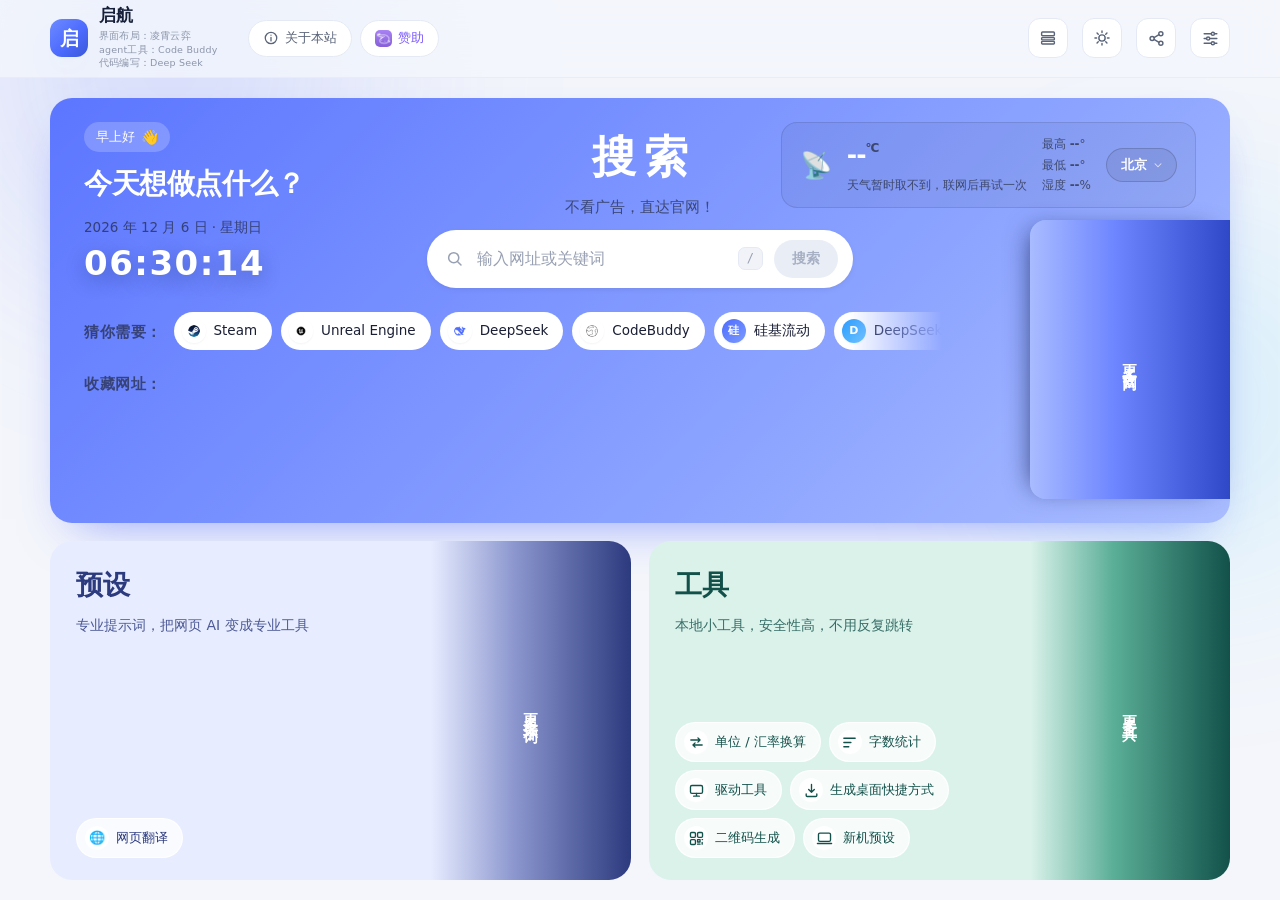
==== commit aac31474: "三个界面预设 + 两端按容器结构重排 三套界面（面向三类用户，布局各不相同） - 经典色块 blue   中年用户，原版排版，一个字没动 - 简约档案 c      老年用户，米白纸面 + 编号 + " ====
--- a/index.html
+++ b/index.html
@@ -7,10 +7,10 @@
 <meta name="description" content="常用网站导航页：常用直达、分类浏览、快速搜索，还有天气、便签待办和单位换算小工具。" />
 <meta name="theme-color" content="#4D6BFE" />
 <link rel="icon" type="image/svg+xml" href="assets/favicon.svg" />
-<link rel="stylesheet" href="css/style.css?v=20261022c" />
-<link rel="stylesheet" href="css/skin-b.css?v=20261022c" />
-<link rel="stylesheet" href="css/skin-c.css?v=20261022c" />
-<link rel="stylesheet" href="css/mobile.css?v=20261022c" media="(max-width: 900px)" />
+<link rel="stylesheet" href="css/style.css?v=20261023d" />
+<link rel="stylesheet" href="css/skin-b.css?v=20261023d" />
+<link rel="stylesheet" href="css/skin-c.css?v=20261023d" />
+<link rel="stylesheet" href="css/mobile.css?v=20261023d" media="(max-width: 600px)" />
 
 
 </head>
@@ -357,11 +357,11 @@
 </div>
 <div class="toast" id="toast" hidden></div>
 
-<script src="js/data.js?v=20261022c"></script>
-<script src="js/seek.js?v=20261022c"></script>
-<script src="js/pinyin.js?v=20261022c"></script>
-<script src="js/app.js?v=20261022c"></script>
-<script src="js/widgets.js?v=20261022c"></script>
-<script src="js/topbar.js?v=20261022c"></script>
+<script src="js/data.js?v=20261023d"></script>
+<script src="js/seek.js?v=20261023d"></script>
+<script src="js/pinyin.js?v=20261023d"></script>
+<script src="js/app.js?v=20261023d"></script>
+<script src="js/widgets.js?v=20261023d"></script>
+<script src="js/topbar.js?v=20261023d"></script>
 </body>
 </html>
--- a/css/skin-c.css
+++ b/css/skin-c.css
@@ -1,91 +1,197 @@
 /* ============================================================
-   皮肤「简约档案」· 主页布局（桌面端）
+   皮肤「简约档案」· 桌面端主页（> 600px）
    ------------------------------------------------------------
-   面向老年用户：字大、留白多、层级靠编号和细线表达。
-
-   这个文件只写桌面端（> 900px）。手机端全部在 css/mobile.css，
-   两端彻底分开，改哪端就开哪个文件。
-
-   历史：之前这个文件堆到了 1400 行 —— 每修一个问题就往下追加一段
-   覆盖，最后互相打架（同一个元素能被 10 条规则同时提到，谁赢要靠
-   数特异性）。这里整个重写，只保留最终生效的那一份。
-   ============================================================ */
-
-/* ---------- 0. 原版皮肤下把这页加的东西藏掉 ---------- */
+   布局结构完全对应虚幻引擎 UMG 的容器思路：
+
+     Vertical Box（铺满屏幕，可随视口缩放）
+     ├── Horizontal Box  顶栏
+     │   ├── Horizontal Box  左组（导航 + 关于本站）    ← Auto，靠左
+     │   └── Horizontal Box  右组（界面/明暗/分享/设置） ← Auto，靠右
+     ├── Horizontal Box  中间区
+     │   ├── Vertical Box    标题 / 日期 / 时间          ← Auto，内容多大就多大
+     │   ├── 搜索区                                      ← Fill，吃掉剩余宽度
+     │   └── 天气                                        ← 固定尺寸，绝不被压缩
+     └── Vertical Box    底部入口区                      ← Fill
+         ├── 官网   ← Fill
+         ├── 工具   ← Fill
+         └── 预设   ← Fill
+
+   UE Slot 与 CSS 的对应：
+     Auto（按内容）      flex: 0 0 auto
+     Fill（按比例填充）  flex: 1 1 0
+     固定尺寸            flex: 0 0 <n>px + width: <n>px
+     Padding             padding / margin
+     Spacer              gap
+
+   手机端（≤600px）在 css/mobile.css，两套规则互不干扰。
+   其他页面（其他网页 / 工具 / 预设 / 二维码）不受本文件影响 ——
+   它们没有 .hero-block / .pw / .topbar-inner 这些结构。
+   ============================================================ */
+
+/* ---------- 0. 经典色块皮肤下藏掉这页新增的东西 ---------- */
+[data-theme="blue"] .pw-sites,
+[data-theme="blue"] .skin-nav,
+[data-theme="blue"] .home-foot { display: none; }
+
 .home-foot { display: none; }
-.skin-nav { display: none; }
-[data-theme="blue"] .pw-sites { display: none; }
-[data-theme="blue"] .skin-nav { display: none; }
-[data-theme="blue"] .home-foot { display: none; }
-
-/* ============================================================
-   一、顶栏
+
+
+/* ============================================================
+   一、最外层垂直框：铺满屏幕
+   ------------------------------------------------------------
+   顶栏 + 主体一起放进 body 这个垂直框里，
+   顶栏 Auto（内容多高就多高）、主体 Fill（吃掉剩下的高度）。
+   这样不用再写 calc(100vh - 78px) 这种硬编码的顶栏高度。
+   ============================================================ */
+html[data-theme="c"] body:has(.hero-block) {
+  display: flex;
+  flex-direction: column;
+  margin: 0;
+  min-height: 100vh;
+  min-height: 100dvh;
+  background: var(--bg);
+  overflow: hidden;
+}
+
+html[data-theme="c"] body:has(.hero-block) .topbar {
+  flex: 0 0 auto;                 /* Auto */
+}
+
+html[data-theme="c"] body:has(.hero-block) main#top {
+  flex: 1 1 0;                    /* Fill */
+  min-height: 0;
+  height: auto;                   /* 覆盖老版本那条 calc(100vh - 78px) */
+  width: 100%;
+  max-width: 2200px;
+  margin: 0 auto;
+  padding: 0 32px 20px;
+  box-sizing: border-box;
+  overflow: visible;
+  display: flex;
+  flex-direction: column;
+  gap: 0;
+}
+
+/* 背景装饰层全部撤掉（纯米白纸面） */
+html[data-theme="c"] .glow,
+html[data-theme="c"] body::before,
+html[data-theme="c"] body::after,
+html[data-theme="c"] .bg-decor { display: none !important; }
+
+
+/* ============================================================
+   二、顶栏：Horizontal Box，左右两组
+   ------------------------------------------------------------
+   左组（导航 + 关于本站）靠左，Auto
+   右组（界面/明暗/分享/设置）靠右，Auto
+   中间用 margin-left: auto 把右组顶过去，不需要 Spacer。
    ============================================================ */
 html[data-theme="c"] .topbar {
+  width: 100%;
+  min-height: 0;
+  padding: 15px 0;
+  background: var(--bg);
   border-bottom: 1px solid var(--border-strong);
-  background: var(--bg);
-  min-height: 0;
-  padding: 22px 0;
-}
-html[data-theme="c"] .topbar-inner { align-items: center; }
-
-/* 「启航」那个字样撤掉，导航直接贴着左边 */
+}
+
+html[data-theme="c"] .topbar-inner {
+  display: flex;
+  flex-direction: row;
+  flex-wrap: nowrap;
+  align-items: center;
+  gap: 20px;
+  width: 100%;
+  max-width: 2200px;
+  margin: 0 auto;
+  padding: 0 32px;
+  box-sizing: border-box;
+  overflow: visible;
+}
+
+/* 「启航」字样和 logo 在顶栏撤掉 */
 html[data-theme="c"] .brand-text,
 html[data-theme="c"] .brand-mark { display: none; }
-
+html[data-theme="c"] .brand { flex: 0 0 auto; }
+
+/* ---- 左组 ①：导航，Auto，紧贴左边 ---- */
 html[data-theme="c"] .skin-nav {
   display: flex;
-  align-items: center;
-  gap: 30px;
-  margin-left: 0;
+  flex-direction: row;
+  flex-wrap: nowrap;
+  align-items: center;
+  gap: 26px;
+  margin: 0;
+  flex: 0 0 auto;
 }
 html[data-theme="c"] .skin-nav a {
-  font-size: 16px;
-  letter-spacing: 2px;
+  font-size: 13.5px;
+  letter-spacing: 1px;
   color: var(--text-3);
   text-decoration: none;
   padding-bottom: 3px;
   border-bottom: 1px solid transparent;
+  white-space: nowrap;
   transition: color .2s, border-color .2s;
 }
 html[data-theme="c"] .skin-nav a:hover { color: var(--text); }
 html[data-theme="c"] .skin-nav a.is-on {
   color: var(--text);
-  font-weight: 700;
+  font-weight: 600;
   border-bottom-color: var(--text);
 }
 
-/* 顶栏的「赞助」不显示（它属于我们自己用的东西） */
-html[data-theme="c"] .top-btn.is-sponsor { display: none; }
-html[data-theme="c"] .icon-btn { width: 44px; height: 44px; }
-html[data-theme="c"] .top-btn { height: 42px; font-size: 14px; padding: 0 16px; }
+/* ---- 左组 ②：关于本站，跟导航同一组，紧挨着 ---- */
+html[data-theme="c"] .top-actions {
+  display: flex;
+  align-items: center;
+  gap: 8px;
+  margin: 0;                      /* 不要 auto —— 它属于左组 */
+  flex: 0 0 auto;
+}
+html[data-theme="c"] .top-actions .top-btn.is-sponsor { display: none; }
+html[data-theme="c"] .top-actions .top-btn {
+  height: 32px;
+  padding: 0 13px;
+  font-size: 13px;
+  white-space: nowrap;
+  flex: 0 0 auto;
+}
+
+/* ---- 右组：界面 / 明暗 / 分享 / 设置，Auto，顶到最右 ---- */
+html[data-theme="c"] .top-right {
+  display: flex;
+  align-items: center;
+  gap: 6px;
+  margin-left: auto;
+  flex: 0 0 auto;
+}
+html[data-theme="c"] .top-right > .updated { display: none; }
+
+html[data-theme="c"] .icon-btn {
+  width: 38px;
+  height: 38px;
+  flex: 0 0 auto;
+}
 
 /* 顶栏不再显示「最后更新」（已移到关于本站弹窗） */
 .updated { display: none; }
 
-/* ============================================================
-   二、主体骨架
+
+/* ============================================================
+   三、中间水平框：标题 ┃ 搜索 ┃ 天气
    ------------------------------------------------------------
-   #top 是一个 flex 列：上半 hero（标题 + 搜索 + 天气）、
-   下半 pw-row（三个入口），两者按内容 / 剩余空间分。
-   ============================================================ */
-html[data-theme="c"] #top {
-  display: flex;
-  flex-direction: column;
-  height: calc(100vh - 78px);
-  min-height: 0;
-  padding: 0;
-  overflow: hidden;
-}
-html[data-theme="c"] main#top { padding-bottom: 0; }
-
+   DOM 里本来多包了一层 .hb-row 来装「标题 + 搜索」，
+   那是为了让「搜索」居中算的，现在按你的结构不需要了 ——
+   用 display: contents 把这一层拆掉，三个子项直接成为兄弟。
+   ============================================================ */
 html[data-theme="c"] .hero-block {
-  flex: 0 0 auto;
+  flex: 0 0 auto;                 /* Auto：内容多高就多高 */
   display: flex;
   flex-direction: row;
+  flex-wrap: nowrap;
   align-items: flex-start;
-  gap: 20px;
-  padding: 44px 0 30px;
+  gap: 36px;                      /* 三块之间的 Spacer */
+  padding: 26px 0 22px;
   background: transparent;
   border: 0;
   border-radius: 0;
@@ -93,70 +199,74 @@
   min-height: 0;
   position: relative;
 }
-html[data-theme="c"] .hero-block .glow { display: none; }
-html[data-theme="c"] .hb-hold { display: none; }
-
-/* .hb-row 装「标题区 + 搜索区」，天气是它的兄弟 */
-html[data-theme="c"] .hb-row {
-  flex: 1 1 auto;
+
+html[data-theme="c"] .hb-row { display: contents; }
+
+/* 这两块是原站的遗留，全部藏掉 */
+html[data-theme="c"] .hero-block .glow,
+html[data-theme="c"] .hb-hold,
+html[data-theme="c"] .apps,
+html[data-theme="c"] .apps-fav { display: none !important; }
+
+
+/* ============================================================
+   四、标题区：Vertical Box，Auto（内容多大就多大）
+   ------------------------------------------------------------
+   「启航 / 日期 / 时间」竖着排，左对齐，宽度由内容决定。
+   ============================================================ */
+html[data-theme="c"] .hb-hi {
+  flex: 0 0 auto;                 /* Auto —— 不参与伸缩 */
+  width: auto;
   min-width: 0;
-  display: flex;
-  flex-direction: row;
-  align-items: flex-start;
-  gap: 20px;
-}
-
-/* ============================================================
-   三、标题区：启航 / 日期 / 时间，右对齐贴住搜索框
-   ============================================================ */
-html[data-theme="c"] .hb-hi {
-  flex: 1 1 auto;
-  min-width: 300px;
   max-width: none;
   display: flex;
   flex-direction: column;
   flex-wrap: nowrap;
-  align-items: flex-end;
+  align-items: flex-start;
   justify-content: flex-start;
+  gap: 0;
   padding: 0;
   border: 0;
   position: static;
-}
-html[data-theme="c"] .hb-hi > * { text-align: right; }
-
-/* 「你好 👋」那行不要了，序号也从标题上撤掉 */
+  overflow: visible;
+}
+
 html[data-theme="c"] .hb-hello { display: none; }
 
+/* 上：启航 */
 html[data-theme="c"] .hb-h1 {
   margin: 0;
   padding: 0;
-  font-size: 0;              /* 原文案藏掉，用伪元素显示「启航」 */
+  font-size: 0;                   /* 原文案藏掉，用伪元素显示「启航」 */
   line-height: 1;
   color: var(--text);
 }
 html[data-theme="c"] .hb-h1::before {
   content: "启航";
-  font-size: 74px;
+  font-size: clamp(48px, 3.9vw, 78px);
   font-weight: 800;
-  letter-spacing: 12px;
+  letter-spacing: 6px;
   line-height: 1;
 }
 
+/* 中：日期 */
 html[data-theme="c"] .hb-date {
   display: block;
-  margin: 14px 0 0;
-  font-size: 26px;
-  line-height: 1.5;
+  margin: 10px 0 0;
+  font-size: clamp(14px, 1.05vw, 20px);
+  line-height: 1.4;
   letter-spacing: .5px;
   color: var(--text-2);
-}
-
+  white-space: nowrap;
+}
+
+/* 下：时间 */
 html[data-theme="c"] .hb-clock {
   display: block;
-  margin: 4px 0 0;
-  font-size: 74px;
-  line-height: 1.1;
-  letter-spacing: 2px;
+  margin: 2px 0 0;
+  font-size: clamp(44px, 3.6vw, 72px);
+  line-height: 1.05;
+  letter-spacing: 1px;
 }
 html[data-theme="c"] .hb-clock .clock {
   font-size: inherit;
@@ -166,20 +276,25 @@
   font-variant-numeric: tabular-nums;
 }
 
-/* 标题右边那串英文副名不要 */
 html[data-theme="c"] .hb-hi::after { content: none; display: none; }
 
-/* ============================================================
-   四、搜索：固定宽度，不随屏幕变宽
+
+/* ============================================================
+   五、搜索区：Fill（填充屏幕剩余宽度）
    ============================================================ */
 html[data-theme="c"] .hb-center {
-  flex: 0 0 520px;
-  width: 520px;
-  max-width: 520px;
-  min-width: 0;
-  margin: 26px 0 0;
+  flex: 1 1 0;                    /* Fill */
+  width: auto;
+  max-width: none;
+  min-width: 280px;
+  display: flex;
+  flex-direction: column;
+  justify-content: flex-start;
+  gap: 0;
+  margin: 0;
   padding: 0;
-  text-align: left;
+  overflow: visible;
+  box-sizing: border-box;
 }
 html[data-theme="c"] .hb-title,
 html[data-theme="c"] .hb-sub { display: none; }
@@ -187,36 +302,52 @@
 html[data-theme="c"] .hero-block .search-wrap {
   width: 100%;
   max-width: 100%;
-  margin: 0;
-}
+  margin: 6px 0 0;
+  overflow: visible;
+}
+
 html[data-theme="c"] .search {
   width: 100%;
-  min-height: 58px;
+  min-height: 52px;
+  display: flex;
+  align-items: center;
+  flex-wrap: nowrap;
+  gap: 10px;
   background: transparent;
   border: 0;
   border-bottom: 1.5px solid var(--text);
   border-radius: 0;
   box-shadow: none;
-  padding-bottom: 10px;
+  padding: 0 0 8px;
+  box-sizing: border-box;
 }
 html[data-theme="c"] .search:focus-within {
   border-bottom-color: #D6401E;
   box-shadow: none;
 }
+
 html[data-theme="c"] .search input {
-  font-size: 21px;
+  flex: 1 1 auto;
+  min-width: 0;
+  font-size: clamp(16px, 1.15vw, 22px);
   color: var(--text);
   background: transparent;
-  min-width: 0;
-}
-html[data-theme="c"] .search input::placeholder { font-size: 17px; color: var(--text-3); }
-html[data-theme="c"] .search-kbd { display: none; }
+  overflow: hidden;
+  text-overflow: ellipsis;
+}
+html[data-theme="c"] .search input::placeholder {
+  font-size: clamp(14px, 1vw, 19px);
+  color: var(--text-3);
+}
+html[data-theme="c"] .search-kbd,
+html[data-theme="c"] .search-clear { display: none; }
+
 html[data-theme="c"] .search-go {
   flex: 0 0 auto;
-  font-size: 22px;
+  font-size: clamp(16px, 1.2vw, 23px);
   font-weight: 800;
-  letter-spacing: 5px;
-  padding: 0 14px 0 22px;
+  letter-spacing: 4px;
+  padding: 0 12px 0 18px;
   color: var(--text);
   background: transparent;
   border: 2px solid var(--text);
@@ -226,19 +357,40 @@
 }
 html[data-theme="c"] .search-go:hover { background: var(--text); color: var(--surface); }
 
-/* ============================================================
-   五、天气：横排，填满右侧那一格
+/* 搜索框下方预留「收藏网址」的位置（图里那块虚线区） */
+html[data-theme="c"] .hb-center::after {
+  content: "";
+  display: block;
+  flex: none;
+  width: 100%;
+  height: 92px;
+  margin: 12px 0 0;
+  border: 1px dashed var(--border-strong);
+  border-radius: 3px;
+  opacity: .5;
+  box-sizing: border-box;
+}
+
+
+/* ============================================================
+   六、天气：固定尺寸，绝不压缩
+   ------------------------------------------------------------
+   你说的「固定大小，因为需要确保内容不被压缩」——
+   这里给死宽度 320px，flex: 0 0 320px，
+   屏幕怎么变它都不参与伸缩。
    ============================================================ */
 html[data-theme="c"] .hb-side {
   position: static;
-  flex: 1 1 auto;
-  min-width: 300px;
-  max-width: none;
+  flex: 0 0 320px;                /* 固定，不伸缩 */
+  width: 320px;
+  min-width: 320px;
+  max-width: 320px;
   top: auto; right: auto; bottom: auto;
   transform: none;
-  margin: 26px 0 0;
-  display: flex;
-  align-items: center;
+  margin: 6px 0 0;
+  display: flex;
+  align-items: stretch;
+  box-sizing: border-box;
 }
 html[data-theme="c"] .hb-side .apps-more { display: none; }
 
@@ -247,70 +399,83 @@
   box-sizing: border-box;
   display: flex;
   flex-direction: row;
-  align-items: center;
-  gap: 16px;
-  padding: 14px 20px;
+  flex-wrap: wrap;
+  align-content: flex-start;
+  align-items: center;
+  gap: 8px 12px;
+  padding: 12px 14px;
   border: 1px solid var(--border-strong);
-  border-radius: 4px;
+  border-radius: 3px;
   background: var(--surface);
   transform: none;
-}
-html[data-theme="c"] .wx-ico { font-size: 34px; flex: none; }
-html[data-theme="c"] .wx-now { flex: none; }
-html[data-theme="c"] .wx-now b { font-size: 40px; }
-html[data-theme="c"] .wx-now b small { font-size: 17px; }
-html[data-theme="c"] .wx-now em { font-size: 14px; }
+  overflow: hidden;
+}
+
+/* 城市选择独占第一行 */
+html[data-theme="c"] .city-btn {
+  order: -1;
+  flex: 0 0 100%;
+  width: 100%;
+  margin: 0;
+  justify-content: space-between;
+  font-size: 13.5px;
+  padding: 5px 11px;
+  box-sizing: border-box;
+  overflow: hidden;
+  text-overflow: ellipsis;
+  white-space: nowrap;
+}
+
+html[data-theme="c"] .wx-ico { font-size: 28px; flex: 0 0 auto; }
+html[data-theme="c"] .wx-now { flex: 0 0 auto; min-width: 0; }
+html[data-theme="c"] .wx-now b { font-size: 34px; }
+html[data-theme="c"] .wx-now b small { font-size: 14px; }
+html[data-theme="c"] .wx-now em { font-size: 12px; }
 html[data-theme="c"] .wx-meta {
   display: flex;
   flex-direction: column;
-  gap: 2px;
-  font-size: 14px;
-  line-height: 1.6;
-  flex: none;
-}
-html[data-theme="c"] .wx-meta b { font-size: 15px; }
-html[data-theme="c"] .city-btn {
-  margin-left: auto;
-  flex: none;
-  font-size: 15px;
-  padding: 6px 14px;
-}
-
-/* ============================================================
-   六、三个入口：编号列表，整块可点
+  gap: 1px;
+  font-size: 12.5px;
+  line-height: 1.55;
+  flex: 1 1 auto;
+  min-width: 0;
+}
+html[data-theme="c"] .wx-meta b { font-size: 13.5px; }
+
+
+/* ============================================================
+   七、底部垂直框：三个入口全部 Fill
    ============================================================ */
 html[data-theme="c"] .pw-row {
-  flex: 1 1 0;
+  flex: 1 1 0;                    /* Fill：吃掉剩余高度 */
   min-height: 0;
   display: flex;
   flex-direction: column;
-  gap: 12px;
+  gap: 16px;
   margin: 0;
   padding: 0;
   background: transparent;
 }
 
 html[data-theme="c"] .pw {
-  flex: 1 1 0;
+  flex: 1 1 0;                    /* Fill：三块均分 */
   min-height: 0;
   position: relative;
   display: flex;
   flex-direction: row;
-  flex-wrap: nowrap;
-  align-items: center;
-  gap: 0;
-  padding: 0 26px;
+  flex-wrap: wrap;
+  align-items: center;
+  gap: 4px 0;
+  padding: 14px 28px;
+  box-sizing: border-box;
   background: var(--surface);
   border: 1px solid var(--border-strong);
-  border-top: 1px solid var(--border-strong);
-  border-bottom: 1px solid var(--border-strong);
-  border-radius: 6px;
+  border-radius: 4px;
   box-shadow: none;
   cursor: pointer;
   user-select: none;
   transition: border-color .2s, background .2s;
 }
-html[data-theme="c"] .pw:last-child { border-bottom: 1px solid var(--border-strong); }
 html[data-theme="c"] .pw:hover {
   background: var(--surface-2);
   border-color: var(--text);
@@ -324,16 +489,16 @@
 html[data-theme="c"] .pw-head {
   display: flex;
   align-items: baseline;
-  flex: none;
+  flex: 0 0 auto;
   position: static;
   padding: 0;
 }
 html[data-theme="c"] .pw-head::before {
   position: static;
-  flex: none;
-  width: 58px;
-  font-size: 15px;
-  letter-spacing: 1.4px;
+  flex: 0 0 auto;
+  width: 44px;
+  font-size: 12.5px;
+  letter-spacing: 1.2px;
   color: var(--text-3);
 }
 html[data-theme="c"] .pw-sites .pw-head::before { content: "01"; }
@@ -341,22 +506,25 @@
 html[data-theme="c"] .pw-preset .pw-head::before { content: "03"; }
 
 html[data-theme="c"] .pw-head h2 {
-  flex: none;
-  font-size: 32px;
+  flex: 0 0 auto;
+  font-size: clamp(20px, 1.5vw, 28px);
   font-weight: 700;
-  letter-spacing: 5px;
+  letter-spacing: 3px;
   color: var(--text);
+  white-space: nowrap;
 }
 html[data-theme="c"] .pw-head::after { content: none; display: none; }
 
 html[data-theme="c"] .pw-sub {
-  flex: 1;
+  flex: 1 1 0;
   min-width: 0;
-  margin: 0 0 0 30px;
-  font-size: 18px;
-  line-height: 1.6;
+  margin: 0 0 0 26px;
+  font-size: clamp(12px, .95vw, 17px);
+  line-height: 1.5;
   color: var(--text-2);
   opacity: 1;
+  word-break: break-all;
+  overflow-wrap: anywhere;
 }
 
 html[data-theme="c"] .pw-chips,
@@ -364,9 +532,9 @@
 
 html[data-theme="c"] .pw-go {
   position: static;
-  flex: none;
+  flex: 0 0 auto;
   width: auto;
-  margin-left: 20px;
+  margin-left: 16px;
   writing-mode: horizontal-tb;
   background: transparent;
   color: var(--text-2);
@@ -377,7 +545,10 @@
   box-shadow: none;
   transition: color .2s, transform .2s;
 }
-html[data-theme="c"] .pw-go::after { content: "→"; font-size: 22px; }
+html[data-theme="c"] .pw-go::after {
+  content: "→";
+  font-size: clamp(20px, 1.3vw, 26px);
+}
 /* 覆盖层铺满整张卡：点哪里都等于点箭头那个链接 */
 html[data-theme="c"] .pw-go::before {
   content: "";
@@ -387,531 +558,101 @@
 }
 html[data-theme="c"] .pw:hover .pw-go { color: #D6401E; transform: translateX(4px); }
 
-/* ============================================================
-   七、搜索候选：三档背景色
+
+/* ============================================================
+   八、搜索候选
+   ------------------------------------------------------------
+   宽度跟着搜索框走（100%），高度由 js/app.js 的 fitPanel 实算：
+     高度 = 视口底 − 面板顶 − 24
+   CSS 里不写固定高度。
    ============================================================ */
 html[data-theme="c"] .search-panel {
+  position: absolute;
+  top: calc(100% + 8px);
   left: 0;
   right: auto;
-  width: 760px;
-  max-width: calc(100vw - 64px);
-  max-height: 440px;
-  padding: 10px;
-  border-radius: 4px;
-  box-shadow: 0 18px 40px -22px rgba(20, 22, 26, .55);
-}
+  width: 100%;
+  max-width: 100%;
+  height: auto;                   /* 让 JS 设的内联 height 生效 */
+  max-height: none;
+  min-height: 0;
+  box-sizing: border-box;
+  overflow-y: auto;
+  padding: 6px;
+  border-radius: 3px;
+  background: #FFFFFF;
+  border: 1px solid var(--border-strong);
+  box-shadow: 0 18px 40px -24px rgba(20, 22, 26, .5);
+}
+
 html[data-theme="c"] .search-item {
-  padding: 12px 14px;
-  border-radius: 3px;
-}
+  display: flex;
+  align-items: center;
+  gap: 12px;
+  padding: 11px 13px;
+  border-radius: 2px;
+  box-sizing: border-box;
+  overflow: hidden;
+}
+html[data-theme="c"] .search-item .site-text { flex: 1 1 auto; min-width: 0; }
+html[data-theme="c"] .search-item .si-name {
+  font-size: clamp(13px, .85vw, 15px);
+  font-weight: 600;
+  overflow: hidden;
+  text-overflow: ellipsis;
+  white-space: nowrap;
+}
+html[data-theme="c"] .search-item .site-desc,
+html[data-theme="c"] .search-item .si-url {
+  font-size: clamp(11px, .72vw, 12.5px);
+  margin-top: 2px;
+  overflow: hidden;
+  text-overflow: ellipsis;
+  white-space: nowrap;
+}
+html[data-theme="c"] .search-item .si-cat {
+  flex: 0 0 auto;
+  font-size: 11.5px;
+  white-space: nowrap;
+}
+
+/* 三档配色：米黄系，越相关越暖 */
 html[data-theme="c"] .search-item[data-rank="1"] {
-  background: #FFFFFF;
-  border: 1px solid var(--border);
-}
-html[data-theme="c"] .search-item[data-rank="1"] .si-name {
-  color: var(--text);
-  font-weight: 700;
-  font-size: 16px;
-}
-html[data-theme="c"] .search-item[data-rank="2"] {
-  background: rgba(20, 22, 26, .03);
-}
-html[data-theme="c"] .search-item[data-rank="2"] .si-name {
-  color: var(--text-2);
-  font-weight: 600;
-  font-size: 15px;
-}
-html[data-theme="c"] .search-item[data-rank="3"] {
-  background: rgba(20, 22, 26, .07);
-}
-html[data-theme="c"] .search-item[data-rank="3"] .si-name {
-  color: var(--text-2);
-  font-weight: 600;
-  font-size: 14.5px;
-}
-html[data-theme="c"] .search-item[data-rank="3"] .si-url,
-html[data-theme="c"] .search-item[data-rank="3"] .site-desc { color: var(--text-3); }
+  background: #F2E4C4;
+  border: 1px solid #E0CBA0;
+}
+html[data-theme="c"] .search-item[data-rank="1"] .si-name { color: #3A2E14; font-weight: 800; }
+html[data-theme="c"] .search-item[data-rank="1"] .si-url,
+html[data-theme="c"] .search-item[data-rank="1"] .site-desc { color: #6B5A33; }
+
+html[data-theme="c"] .search-item[data-rank="2"] { background: #FAF3E2; }
+html[data-theme="c"] .search-item[data-rank="2"] .si-name { color: var(--text); }
+
+html[data-theme="c"] .search-item[data-rank="3"] { background: #FFFFFF; }
+html[data-theme="c"] .search-item[data-rank="3"] .si-name { color: var(--text-2); font-weight: 500; }
 
 html[data-theme="c"] .search-item mark {
-  background: rgba(214, 64, 30, .18);
-  color: inherit;
+  background: #E8C88A;
+  color: #7A3A0E;
   font-weight: 800;
   border-radius: 2px;
   padding: 0 1px;
 }
-html[data-theme="c"] .search-item[data-rank="1"] mark {
-  background: rgba(214, 64, 30, .28);
-  color: #B33512;
-}
-html[data-theme="c"] .search-item:hover {
-  background: #FFFFFF;
-  box-shadow: 0 2px 10px -6px rgba(20, 22, 26, .4);
-}
-
-/* ============================================================
-   八、页脚
-   ============================================================ */
-html[data-theme="c"] .home-foot { display: none; }
-
-/* ---------- 补：猜你需要 / 收藏网址 整块隐藏 ----------
-   重写时漏了这两条，那一排 chip 会铺出来盖住标题。 */
-html[data-theme="c"] .apps,
-html[data-theme="c"] .apps-fav { display: none; }
-
-/* ---------- 补：背景那两层光晕 ----------
-   它们在 body 上，不在 .hero-block 里，之前只藏了后者。
-   简约档案是纯米白纸面，不该有渐变底色。 */
-html[data-theme="c"] .glow,
-html[data-theme="c"] body::before,
-html[data-theme="c"] body::after { display: none !important; }
-html[data-theme="c"] body { background: var(--bg); }
-
-/* ---- 补：候选面板被搜索框容器裁掉了 ----
-   .search-wrap 只有 520 宽（搜索框的宽度），面板虽是 absolute + width: 760，
-   但被容器的裁剪范围切到 580。另外 fitPanel() 用 JS 写了 max-height，
-   把这个值也压小了。 */
-html[data-theme="c"] .hero-block .search-wrap { overflow: visible !important; }
-html[data-theme="c"] .hb-center { overflow: visible !important; }
-html[data-theme="c"] .search-panel {
-  width: 760px !important;
-  max-width: calc(100vw - 64px) !important;
-  max-height: 440px !important;
-  overflow-y: auto;
-}
-
-/* ============================================================
-   桌面端 v15
-   ------------------------------------------------------------
-   1. 启航/日期/时间 改成左对齐，左边距和下面三个入口一致
-   2. 三段各占 1/3：标题 ┊ 搜索 ┊ 天气，大小一样
-      搜索框在自己那格里左右各留 50px
-   3. 搜索提示和按钮字号再 +20%
-   4. 三个入口的箭头放大
-   ============================================================ */
-
-/* ---------- 1. 标题区左对齐 ---------- */
-html[data-theme="c"] .hb-hi {
-  flex: 1 1 0;
-  min-width: 0;
-  align-items: flex-start;
-  justify-content: flex-start;
-}
-html[data-theme="c"] .hb-hi > * { text-align: left; }
-
-/* ---------- 2. 三段各 1/3 ---------- */
-html[data-theme="c"] .hb-center {
-  flex: 1 1 0;
-  width: auto;
-  max-width: none;
-  min-width: 0;
-  padding: 0 50px;          /* 搜索框左右的 50px 留白 */
-  margin-top: 26px;
-  box-sizing: border-box;
-}
-html[data-theme="c"] .hb-side {
-  flex: 1 1 0;
-  min-width: 0;
-  max-width: none;
-  margin-top: 26px;
-  align-items: stretch;     /* 天气块拉到和标题区一样高 */
-}
-html[data-theme="c"] .wx {
-  height: 100%;
-  align-items: center;
-}
-
-/* ---------- 3. 字号再 +20% ---------- */
-/* 原来是 21 / 22 / 17，各乘 1.2 */
-html[data-theme="c"] .search input { font-size: 25px; }
-html[data-theme="c"] .search input::placeholder { font-size: 20px; }
-html[data-theme="c"] .search-go {
-  font-size: 26px;
-  letter-spacing: 6px;
-  padding: 0 16px 0 26px;
-}
-html[data-theme="c"] .search { min-height: 64px; }
-
-/* ---------- 4. 箭头放大 ---------- */
-/* 22 → 30，同时把卡片左右内边距放宽一点，别让箭头贴边 */
-html[data-theme="c"] .pw-go::after { font-size: 30px; }
-html[data-theme="c"] .pw { padding: 0 30px; }
-
-/* ---------- 5. 候选框和搜索框同宽 ---------- */
-html[data-theme="c"] .search-panel {
-  width: 100% !important;
-  max-width: 100% !important;
-  left: 0 !important;
-  right: 0 !important;
-  box-sizing: border-box;
-}
-
-
-/* ---- 修正：三段比例不对 ----
-   .hb-row 里装着「标题 + 搜索」两段，它和 .hb-side 是兄弟。
-   两个都设 flex: 1 的话，天气只拿到 1/2 的一半 = 1/6，
-   实测只有 130 宽，天气内容被裁掉。
-   这里让 .hb-row 占 2 份、天气占 1 份 —— 里面再各占一半，
-   正好三段各 1/3。 */
-html[data-theme="c"] .hb-row { flex: 2 1 0 !important; }
-html[data-theme="c"] .hb-side { flex: 1 1 0 !important; min-width: 0; }
-
-/* 天气块拉到整格宽、和标题区等高 */
-html[data-theme="c"] .hb-side { align-items: stretch; }
-html[data-theme="c"] .wx {
-  width: 100% !important;
-  height: 100% !important;
-  box-sizing: border-box;
-}
-
-/* ============================================================
-   桌面端 v16
-   ------------------------------------------------------------
-   按你画的三块：
-     标题  ≈ 205 宽
-     搜索  ≈ 635 宽   ← 蓝框，搜索框要撑满这块
-     天气  ≈ 205 宽   ← 和标题块一样大
-   比例是 1 : 3 : 1，不是均分。
-   ============================================================ */
-
-/* .hb-row 装「标题 + 搜索」，和天气是兄弟。
-   让它占 4 份、天气占 1 份；里面再按 1 : 3 分。 */
-html[data-theme="c"] .hb-row { flex: 4 1 0 !important; }
-html[data-theme="c"] .hb-side { flex: 1 1 0 !important; min-width: 0; max-width: none; }
-
-html[data-theme="c"] .hb-hi { flex: 1 1 0 !important; min-width: 0; }
-html[data-theme="c"] .hb-center {
-  flex: 3 1 0 !important;
-  width: auto;
-  max-width: none;
-  min-width: 0;
-  padding: 0 !important;        /* 撑满整格，不再留 50px */
-  margin-top: 26px;
-  box-sizing: border-box;
-}
-
-/* 搜索框撑满那一格 */
-html[data-theme="c"] .hero-block .search-wrap {
-  width: 100% !important;
-  max-width: 100% !important;
-  margin: 0 !important;
-}
-html[data-theme="c"] .search { width: 100% !important; }
-
-/* 天气块和标题块等高（都跟 hero 顶部对齐） */
-html[data-theme="c"] .hb-side { align-items: stretch; }
-html[data-theme="c"] .wx {
-  width: 100% !important;
-  height: 100% !important;
-  box-sizing: border-box;
-  padding: 10px 14px;
-}
-/* 天气内部收一档，205 宽才放得下 */
-html[data-theme="c"] .wx { gap: 10px; }
-html[data-theme="c"] .wx-ico { font-size: 24px; }
-html[data-theme="c"] .wx-now b { font-size: 30px; }
-html[data-theme="c"] .wx-now b small { font-size: 13px; }
-html[data-theme="c"] .wx-now em { font-size: 11.5px; }
-html[data-theme="c"] .wx-meta { font-size: 11.5px; gap: 0; line-height: 1.5; }
-html[data-theme="c"] .wx-meta b { font-size: 12.5px; }
-html[data-theme="c"] .city-btn { font-size: 12px; padding: 4px 10px; }
-
-/* ---------- 搜索描述和按钮：强制放大 ----------
-   上次写了 25 / 26px 但没生效（被 style.css 里更靠后的规则压住了），
-   这次用 !important 顶掉。 */
-html[data-theme="c"] .search input {
-  font-size: 26px !important;
-  height: auto !important;
-}
-html[data-theme="c"] .search input::placeholder {
-  font-size: 21px !important;
-}
-html[data-theme="c"] .search-go {
-  font-size: 27px !important;
-  letter-spacing: 6px !important;
-  padding: 0 18px 0 28px !important;
-}
-html[data-theme="c"] .search { min-height: 68px !important; }
-
-
-/* ============================================================
-   桌面端 v17
-   ------------------------------------------------------------
-   1. 天气块拉高到和标题区等高（红框高度），字号放大
-   2. 候选改用米黄色系：深米黄 → 浅米黄 → 白（无关联）
-   ============================================================ */
-
-/* ---------- 1. 天气块等高 ---------- */
-/* hero-block 原来是 align-items: flex-start，三个子项各按内容高。
-   改成 stretch，三块都会拉到同一行高（= 最高的标题区）。 */
-html[data-theme="c"] .hero-block { align-items: stretch !important; }
-
-html[data-theme="c"] .hb-hi,
-html[data-theme="c"] .hb-center,
-html[data-theme="c"] .hb-side { align-self: stretch; }
-
-/* 搜索区内容顶端对齐（不然会被拉成竖排居中） */
-html[data-theme="c"] .hb-center {
-  display: flex;
-  flex-direction: column;
-  justify-content: flex-start;
-}
-html[data-theme="c"] .hb-center .search-wrap { margin-top: auto; margin-bottom: auto; }
-
-/* 天气块吃满整格高度，内容垂直居中 */
-html[data-theme="c"] .hb-side {
-  display: flex;
-  align-items: stretch;
-  margin-top: 26px;
-}
-html[data-theme="c"] .wx {
-  height: 100% !important;
-  min-height: 0;
-  display: flex;
-  align-items: center;
-  gap: 14px;
-  padding: 14px 16px;
-}
-
-/* 字号放大：原来温度 30、次要信息 11.5，太小 */
-html[data-theme="c"] .wx-ico { font-size: 30px !important; }
-html[data-theme="c"] .wx-now b { font-size: 38px !important; }
-html[data-theme="c"] .wx-now b small { font-size: 15px !important; }
-html[data-theme="c"] .wx-now em { font-size: 13px !important; }
-html[data-theme="c"] .wx-meta {
-  font-size: 13px !important;
-  line-height: 1.65 !important;
-  gap: 1px !important;
-}
-html[data-theme="c"] .wx-meta b { font-size: 14px !important; }
-html[data-theme="c"] .city-btn { font-size: 13.5px !important; padding: 5px 12px !important; }
-
-/* ---------- 2. 候选配色：米黄系，不用灰 ---------- */
-/* 第一候选：深米黄（明显「就这个」） */
-html[data-theme="c"] .search-item[data-rank="1"] {
-  background: #F2E4C4 !important;
-  border: 1px solid #E0CBA0 !important;
-}
-/* 次要候选：浅米黄 */
-html[data-theme="c"] .search-item[data-rank="2"] {
-  background: #FAF3E2 !important;
-  border: 1px solid transparent;
-}
-/* 无关联：白底 / 无背景 */
-html[data-theme="c"] .search-item[data-rank="3"] {
-  background: #FFFFFF !important;
-  border: 1px solid transparent;
-}
-
-/* 字色跟着走：深米黄上用近黑，浅底上用稍浅的 */
-html[data-theme="c"] .search-item[data-rank="1"] .si-name {
-  color: #3A2E14 !important;
-  font-weight: 800 !important;
-  font-size: 16.5px !important;
-}
-html[data-theme="c"] .search-item[data-rank="1"] .si-url,
-html[data-theme="c"] .search-item[data-rank="1"] .site-desc { color: #6B5A33 !important; }
-
-html[data-theme="c"] .search-item[data-rank="2"] .si-name {
-  color: var(--text) !important;
-  font-weight: 600 !important;
-}
-html[data-theme="c"] .search-item[data-rank="3"] .si-name {
-  color: var(--text-2) !important;
-  font-weight: 500 !important;
-}
-
-/* 高亮：深米黄底上用深橙，浅底上用浅橙 */
-html[data-theme="c"] .search-item[data-rank="1"] mark {
-  background: #E8C88A !important;
-  color: #7A3A0E !important;
-}
 html[data-theme="c"] .search-item[data-rank="2"] mark,
 html[data-theme="c"] .search-item[data-rank="3"] mark {
-  background: #F3DCC0 !important;
-  color: #8A4416 !important;
-}
-
-/* 面板底色：白，和候选的米黄拉开 */
-html[data-theme="c"] .search-panel { background: #FFFFFF !important; }
-html[data-theme="c"] .search-item:hover { background: #F7EFDC !important; }
-
-
-/* ---- 天气块：内容允许换行 ----
-   宽度 190（1/5 格）放不下「图标 + 温度 + 最高最低湿度 + 城市」一行，
-   「最高 18°」被裁到框外。让它可以折成两行，字号保持不变。 */
-html[data-theme="c"] .wx {
-  flex-wrap: wrap;
-  align-content: center;
-  row-gap: 6px;
-}
-html[data-theme="c"] .wx-meta { flex: 1 1 auto; min-width: 0; }
-html[data-theme="c"] .city-btn { margin-left: auto; }
-
-
-/* ============================================================
-   桌面端 v19
-   ------------------------------------------------------------
-   1. 候选区放大到 600 × 500
-   2. 天气块：城市选择移到上方，腾出空间后其他文字放大
-   ============================================================ */
-
-/* ---------- 1. 候选区放大 ---------- */
-html[data-theme="c"] .search-panel {
-  width: 600px !important;
-  max-width: calc(100vw - 80px) !important;
-  max-height: 460px !important;
-  padding: 8px !important;
-}
-/* 条目本身也放宽：名称、描述、网址三行的行距拉开 */
-html[data-theme="c"] .search-item {
-  padding: 13px 16px !important;
-  gap: 14px;
-}
-html[data-theme="c"] .search-item .si-name { font-size: 16px; }
-html[data-theme="c"] .search-item .site-desc { font-size: 13.5px; margin-top: 3px; }
-html[data-theme="c"] .search-item .si-url { font-size: 12.5px; margin-top: 3px; }
-
-/* ---------- 2. 天气：城市移到上方 ---------- */
-/* 原来城市按钮挤在右下角，和「湿度」抢位置。
-   挪到第一行独占一行，下面一行再放图标 + 温度 + 最高最低。 */
-html[data-theme="c"] .wx {
-  flex-wrap: wrap !important;
-  align-content: flex-start !important;
-  align-items: center !important;
-  row-gap: 10px;
-  padding: 14px 18px !important;
-}
-
-html[data-theme="c"] .city-btn {
-  order: -1;
-  flex: 0 0 100% !important;
-  width: 100%;
-  margin: 0 !important;
-  justify-content: space-between;
-  font-size: 15px !important;
-  padding: 7px 14px !important;
-}
-
-/* 腾出空间之后，其余文字整体放大一档 */
-html[data-theme="c"] .wx-ico { font-size: 36px !important; }
-html[data-theme="c"] .wx-now b { font-size: 44px !important; }
-html[data-theme="c"] .wx-now b small { font-size: 17px !important; }
-html[data-theme="c"] .wx-now em { font-size: 15px !important; }
-html[data-theme="c"] .wx-meta {
-  font-size: 15px !important;
-  line-height: 1.7 !important;
-  gap: 2px !important;
-}
-html[data-theme="c"] .wx-meta b { font-size: 16px !important; }
-
-
-/* ============================================================
-   桌面端 v20
-   ------------------------------------------------------------
-   1. 候选框：600 宽（诊断确认已生效，这次把高度也定准 295）
-   2. 搜索框下方预留「收藏网址」的位置
-   ============================================================ */
-
-/* ---------- 1. 候选框定准 ---------- */
-html[data-theme="c"] .search-panel {
-  width: 600px !important;
-  height: 295px !important;
-  max-width: calc(100vw - 80px) !important;
-  max-height: 295px !important;
-  overflow-y: auto;
-}
-
-/* ---------- 2. 搜索框下方预留收藏网址 ---------- */
-/* .hb-center 已经是 flex 列：搜索框在上，下面这块 ::after 吃掉剩余高度，
-   正好是图里那块红框。以后往这里塞收藏网址的卡片就行。 */
-html[data-theme="c"] .hb-center::after {
-  content: "";
-  display: block;
-  flex: 1 1 0;
-  min-height: 90px;
-  margin-top: 14px;
-  border: 1px dashed var(--border-strong);
-  border-radius: 4px;
-  opacity: .5;
-}
-
-
-/* ---- 预留区定成固定 90px ----
-   上一版写 flex: 1 让它吃掉剩余高度，结果撑到 200px，
-   把下面三个入口压成了 45px 的窄条。改成固定高度。 */
-html[data-theme="c"] .hb-center::after {
-  flex: none;
-  height: 90px;
-  min-height: 0;
-}
-/* hero 区的上下留白也收一档，给入口区让出空间 */
-html[data-theme="c"] .hero-block { padding: 34px 0 22px; }
-
-
-/* ============================================================
-   桌面端 v22
-   ------------------------------------------------------------
-   候选框：600 × 340（按红框区域）
-   根因：之前写过 `left: 0; right: 0`，这会把 width 废掉 ——
-   元素左右都贴边，宽度就由父级决定，`width: 600` 完全不生效。
-   ============================================================ */
-html[data-theme="c"] .search-panel {
-  left: 0 !important;
-  right: auto !important;      /* ← 关键：不贴右边，width 才管用 */
-  width: 600px !important;
-  height: 340px !important;
-  max-width: calc(100vw - 80px) !important;
-  max-height: 340px !important;
-  overflow-y: auto;
-  box-sizing: border-box;
-}
-
-
-/* ============================================================
-   桌面端 v23 · 候选框
-   ------------------------------------------------------------
-   要求：
-     宽度 = 搜索框宽度（不要写死像素）
-     高度 = 能盖住「预设」那块的介绍文字
-   ------------------------------------------------------------
-   #searchPanel 的父级是 .search-wrap（它自己是 position: relative），
-   所以 width: 100% 就等于搜索框的宽度，不用算像素。
-   高度写死 340 —— 从搜索框底边往下，正好压到预设那行的说明上。
-   ============================================================ */
-html[data-theme="c"] .search-panel {
-  left: 0 !important;
-  right: auto !important;
-  width: 100% !important;        /* 跟着搜索框走 */
-  max-width: 100% !important;
-  height: 340px !important;
-  max-height: 340px !important;
-  overflow-y: auto;
-  box-sizing: border-box;
-}
-
-/* 面板里的条目放宽：搜索框 575 宽，条目内边距别太小 */
-html[data-theme="c"] .search-item { padding: 12px 14px !important; }
-
-
-/* ============================================================
-   候选框高度：改成按视口高度百分比
-   ------------------------------------------------------------
-   之前写死 340px —— 屏幕一矮就超出、一高又太短。
-   按两张参考图量：红框高度都约占视口的 57~58%，
-   所以这里统一用 58vh（并保留一个 320px 下限，屏幕特别矮时不至于只剩一条）。
-   ============================================================ */
-html[data-theme="c"] .search-panel {
-  height: 58vh !important;
-  max-height: 58vh !important;
-  min-height: 320px;
-  overflow-y: auto;
-}
-
-/* ---- 候选悬停：2px 黑色描边 ----
-   用 outline 而不是 border：border 会改变盒子尺寸，鼠标扫过时
-   整行会跳一下；outline 不占空间，配合负偏移画在边框内侧。 */
+  background: #F3DCC0;
+  color: #8A4416;
+}
+
+/* 悬停：2px 黑描边。outline 不占空间，不会让整行跳动 */
 html[data-theme="c"] .search-item:hover {
+  background: #F7EFDC;
   outline: 2px solid #14161A;
   outline-offset: -2px;
-  background: #F7EFDC !important;
-}
+}
+
+
+/* ============================================================
+   九、页脚（图里没有，隐藏）
+   ============================================================ */
+html[data-theme="c"] .home-foot { display: none; }
--- a/css/mobile.css
+++ b/css/mobile.css
@@ -1,534 +1,178 @@
 /* ============================================================
-   手机端布局（独立文件）
-   ------------------------------------------------------------
-   这里只放 max-width: 900px 下的规则，桌面端一行都不写。
-   以前这些块散在 skin-c.css 各处，和桌面规则互相覆盖，
-   改一次要来回翻；现在两端彻底分开，改哪端就开哪个文件。
-
-   引入方式见 index.html：
-     <link rel="stylesheet" href="css/mobile.css" media="(max-width: 900px)">
-   用 media 属性而不是 JS 判断 —— 浏览器自己按屏宽选样式表，
-   不需要任何脚本，用户也不会被「要不要切换版本」这种提示打扰。
-   ============================================================ */
-
-/* ============================================================
-   一、顶栏
-   ============================================================ */
-.topbar { padding: 12px 0; }
-.top-actions { display: none; }          /* 关于本站 / 赞助：窄屏太挤 */
-.topbar-inner { gap: 10px; }
-
-.skin-nav { gap: 13px; margin-left: 12px; }
-.skin-nav a { font-size: 12.5px; letter-spacing: 0; padding-bottom: 2px; }
-
-.top-right { gap: 5px; }
-.icon-btn { width: 36px; height: 36px; }
-
-/* ============================================================
-   二、标题区：启航 → 日期 → 时间，竖着排，段间不留空
-   ============================================================ */
-/* 用 block 而不是 flex：flex 的 basis / wrap / justify 三条属性
-   在窄屏下互相干扰，之前反复出现「高度算成 0」和「挤成一行」。 */
-.hb-hi {
-  display: block !important;
-  width: 100% !important;
-  height: auto !important;
-  max-width: none !important;
-  padding: 0 !important;                 /* 原来底部有 12~14px，就是那道空行 */
-  flex: none !important;
-}
-.hb-hi > * {
-  display: block !important;
-  width: auto !important;
-  margin-left: 0 !important;
-  margin-right: 0 !important;
-  text-align: left !important;
-}
-
-.hb-hello { display: none !important; }   /* 「你好 👋」这行窄屏不要 */
-
-.hb-h1::before {
-  font-size: 36px !important;
-  letter-spacing: 4px !important;
-  line-height: 1.2 !important;
-}
-
-.hb-date {
-  font-size: 14px !important;
-  line-height: 1.5 !important;
-  margin: 6px 0 0 !important;
-}
-
-/* 时间加大到 40px —— 手机上一眼能看见现在几点 */
-.hb-clock,
-.hb-clock .clock {
-  font-size: 40px !important;
-  font-weight: 800 !important;
-  line-height: 1.15 !important;
-  letter-spacing: 0 !important;
-  margin: 2px 0 0 !important;
-}
-
-/* ============================================================
-   三、搜索：吃满整宽，紧跟时间下面
-   ============================================================ */
-.hero-block {
-  flex: none !important;
-  flex-direction: column !important;
+html[data-theme="c"] 手机端布局（独立文件，≤ 600px）
+html[data-theme="c"] ------------------------------------------------------------
+html[data-theme="c"] 引入方式见 index.html：
+html[data-theme="c"] <link rel="stylesheet" href="css/mobile.css" media="(max-width: 600px)">
+
+html[data-theme="c"] 用 media 属性而不是 JS 判断 —— 浏览器自己按屏宽选样式表，
+html[data-theme="c"] 不需要任何脚本，也不会弹「要不要切换版本」这种提示。
+
+html[data-theme="c"] 这一版的原则：
+html[data-theme="c"] 1. 全部竖排，任何地方都不许出现横向滚动条
+html[data-theme="c"] 2. 字号、内边距按手机屏幕给（不沿用桌面的 clamp）
+html[data-theme="c"] 3. 顶栏允许横滑（图标多的时候滑，而不是挤出屏幕）
+html[data-theme="c"] 4. 长文本一律折行或省略号，不撑破容器
+html[data-theme="c"] ============================================================ */
+
+/* ---------- 一、顶栏 ---------- */
+html[data-theme="c"] .topbar { padding: 12px 0; }
+
+html[data-theme="c"] .topbar-inner {
+  display: flex;
+  align-items: center;
+  gap: 10px;
+  padding: 0 16px;
+  overflow-x: auto;
+  overflow-y: hidden;
+  scrollbar-width: none;
+}
+html[data-theme="c"] .topbar-inner::-webkit-scrollbar { display: none; }
+
+/* 「关于本站 / 赞助」在手机上收起来，功能在设置里都有 */
+html[data-theme="c"] .top-actions { display: none; }
+
+html[data-theme="c"] .skin-nav {
+  display: flex;
+  align-items: center;
+  flex-wrap: nowrap;
+  gap: 16px;
+  margin-left: 4px;
+  flex: 0 0 auto;
+}
+html[data-theme="c"] .skin-nav a {
+  font-size: 13px;
+  letter-spacing: 0;
+  white-space: nowrap;
+  padding-bottom: 2px;
+}
+
+html[data-theme="c"] .top-right {
+  margin-left: auto;
+  flex: 0 0 auto;
+  display: flex;
+  align-items: center;
+  gap: 6px;
+}
+html[data-theme="c"] .icon-btn { width: 34px; height: 34px; flex: 0 0 auto; }
+
+/* ---------- 二、主体：全部竖排 ---------- */
+html[data-theme="c"] #top {
+  display: block;
+  width: 100%;
+  max-width: 100%;
+  margin: 0;
+  padding: 0 16px 24px;
+  box-sizing: border-box;
+  height: auto;
+  min-height: 0;
+  overflow: visible;
+}
+
+html[data-theme="c"] .hero-block {
+  display: flex;
+  flex-direction: column;
   align-items: stretch;
   gap: 0;
-  padding: 6px 0 0;
-}
-
-.hb-row {
-  flex: none;
-  flex-direction: column !important;
+  padding: 14px 0 0;
+}
+
+html[data-theme="c"] .hb-row {
+  display: flex;
+  flex-direction: column;
   align-items: stretch;
   gap: 0;
 }
 
-.hb-center {
-  flex: none !important;
-  width: 100% !important;
-  max-width: none !important;
-  min-width: 0 !important;
-  margin: 10px 0 0 !important;           /* 原来 22px，那半截空白就在这 */
-  overflow: visible;
-}
-
-.hero-block .search-wrap,
-.search {
-  width: 100% !important;
-  max-width: 100% !important;
-  margin: 0 !important;
-}
-
-.search input { font-size: 17px !important; max-width: 100%; }
-.search input::placeholder { font-size: 15px !important; }
-.search-go {
-  font-size: 17px !important;
-  letter-spacing: 3px !important;
-  padding: 0 10px 0 14px !important;
-  flex: 0 0 auto;
+/* ---------- 三、标题区 ---------- */
+html[data-theme="c"] .hb-hi {
+  display: block;
+  width: 100%;
+  padding: 0;
+  margin: 0;
+}
+html[data-theme="c"] .hb-hi > * {
+  display: block;
+  width: auto;
+  margin-left: 0;
+  margin-right: 0;
+  text-align: left;
+}
+html[data-theme="c"] .hb-hello { display: none; }
+
+html[data-theme="c"] .hb-h1 { margin: 0; padding: 0; font-size: 0; line-height: 1; }
+html[data-theme="c"] .hb-h1::before {
+  content: "启航";
+  font-size: 36px;
+  font-weight: 800;
+  letter-spacing: 4px;
+  line-height: 1.2;
+}
+
+html[data-theme="c"] .hb-date {
+  margin: 6px 0 0;
+  font-size: 14px;
+  line-height: 1.5;
+  /* 长日期折行，不撑破 */
+  word-break: break-all;
+}
+
+html[data-theme="c"] .hb-clock {
+  margin: 2px 0 0;
+  font-size: 40px;
+  font-weight: 800;
+  line-height: 1.15;
+  letter-spacing: 0;
+}
+html[data-theme="c"] .hb-clock .clock { font-size: inherit; font-weight: 800; letter-spacing: inherit; }
+
+/* ---------- 四、搜索 ---------- */
+html[data-theme="c"] .hb-center {
+  display: block;
+  width: 100%;
+  margin: 12px 0 0;
+  padding: 0;
+  box-sizing: border-box;
+}
+
+html[data-theme="c"] .hero-block .search-wrap,
+html[data-theme="c"] .search {
+  width: 100%;
+  max-width: 100%;
+  margin: 0;
+  box-sizing: border-box;
+}
+
+html[data-theme="c"] .search {
+  display: flex;
+  align-items: center;
+  flex-wrap: nowrap;
+  gap: 6px;
+  min-height: 66px;
+  padding: 0 0 8px;
+}
+
+html[data-theme="c"] .search input {
+  flex: 1 1 auto;
+  min-width: 0;
+  font-size: 17px;
+  overflow: hidden;
+  text-overflow: ellipsis;
+}
+html[data-theme="c"] .search input::placeholder { font-size: 15px; }
+
+html[data-theme="c"] .search-go {
+  flex: 0 0 auto;
+  font-size: 17px;
+  letter-spacing: 2px;
+  padding: 0 10px 0 14px;
   white-space: nowrap;
 }
 
-/* 候选框在窄屏贴着搜索框、等宽 */
-.search-panel {
-  width: 100% !important;
-  left: 0 !important;
-  right: 0 !important;
-  max-height: 62vh !important;
-}
-
-/* ============================================================
-   四、天气：直接用电脑端那套横排
-   ------------------------------------------------------------
-   原站在窄屏会把 .wx 压成一个小方块（只剩图标 + 温度 + 城市），
-   占了一整行却几乎没信息。这里恢复成横排：
-   图标 ┊ 温度+天气 ┊ 最高最低湿度 ┊ 城市
-   ============================================================ */
-.hb-side {
-  position: static !important;
-  flex: none !important;
-  width: 100% !important;
-  max-width: none !important;
-  margin: 12px 0 0 !important;
-  transform: none !important;
-  overflow: visible;
-}
-
-.wx {
-  width: 100% !important;
-  box-sizing: border-box;
-  display: flex !important;
-  flex-direction: row !important;
-  align-items: center !important;
-  justify-content: flex-start;
-  gap: 14px !important;
-  padding: 12px 16px !important;
-  transform: none !important;
-}
-
-.wx-ico { display: block !important; font-size: 30px !important; flex: none; }
-
-.wx-now { display: block !important; flex: none; }
-.wx-now b { font-size: 34px !important; }
-.wx-now b small { font-size: 13px !important; }
-.wx-now em { font-size: 12.5px !important; }
-
-.wx-meta {
-  display: flex !important;
-  flex-direction: column !important;
-  gap: 2px !important;
-  font-size: 12.5px !important;
-  flex: none;
-}
-.wx-meta b { font-size: 13.5px !important; }
-
-.city-btn {
-  margin-left: auto !important;          /* 城市推到最右 */
-  font-size: 14px !important;
-  padding: 5px 12px !important;
-  flex: none;
-}
-
-/* ============================================================
-   五、三个入口：按内容排，不锁视口高
-   ============================================================ */
-#top {
-  height: auto !important;
-  min-height: 0 !important;
-  overflow: visible !important;
-  padding-bottom: 24px !important;
-}
-
-.pw-row {
-  flex: none !important;
-  min-height: 0;
-  margin-top: 22px !important;
-  gap: 10px;
-}
-
-.pw {
-  flex: none !important;
-  position: relative;
-  display: block;
-  min-height: 92px;
-  padding: 16px 46px 16px 16px !important;
-  box-sizing: border-box;
-}
-
-.pw-head { display: flex; align-items: baseline; flex-wrap: wrap; }
-.pw-head::before { width: 34px !important; font-size: 12px !important; }
-.pw-head h2 { font-size: 23px !important; letter-spacing: 2px !important; }
-.pw-sub {
-  margin: 6px 0 0 !important;
-  padding-left: 34px !important;
-  font-size: 13.5px !important;
-  width: 100%;
-}
-.pw-go {
-  position: absolute;
-  right: 16px;
-  top: 50%;
-  transform: translateY(-50%);
-  margin: 0 !important;
-}
-.pw-go::after { font-size: 18px !important; }
-.pw:hover .pw-go { transform: translateY(-50%) translateX(3px); }
-
-/* ============================================================
-   六、页脚：窄屏整块不要（纯装饰，占地方）
-   ============================================================ */
-.home-foot { display: none !important; }
-
-/* ============================================================
-   手机端修补 v2
-   ------------------------------------------------------------
-   1. 候选框和搜索框一样宽
-   2. 三个入口把上下空间填满
-   3. 箭头改用 flex 居中（原来 absolute + translateY(-50%)，
-      实测偏上 13px，只有 hover 那条 transform 才对）
-   ============================================================ */
-
-/* 1. 候选框：跟搜索框同宽 */
-.search-panel {
-  width: 100% !important;
-  max-width: 100% !important;
-  left: 0 !important;
-  right: 0 !important;
-}
-
-/* 2. 三个入口：让按钮区吃掉剩下的高度，三个均分 */
-#top {
-  min-height: 100vh !important;
-  display: flex;
-  flex-direction: column;
-  padding-bottom: 18px !important;
-}
-.hero-block { flex: 0 0 auto !important; }
-
-.pw-row {
-  flex: 1 1 0 !important;
-  min-height: 0 !important;
-  margin-top: 16px !important;
-  gap: 12px;
-}
-.pw {
-  flex: 1 1 0 !important;
-  min-height: 88px;
-  /* 用 flex 排，箭头靠 align-items 居中 —— 不再绝对定位 */
-  display: flex !important;
-  flex-wrap: wrap;
-  align-items: center;
-  align-content: center;
-  row-gap: 4px;
-  padding: 14px 16px !important;
-}
-
-/* 顺序：编号+标题 → 箭头 → 描述（描述独占一行） */
-.pw-head { order: 1; flex: 1 1 auto; min-width: 0; }
-.pw-go {
-  order: 2;
-  position: static !important;
-  top: auto !important;
-  right: auto !important;
-  transform: none !important;
-  margin: 0 0 0 auto !important;
-  flex: none;
-  display: flex;
-  align-items: center;
-}
-.pw:hover .pw-go { transform: none !important; }
-.pw-sub {
-  order: 3;
-  flex: 1 1 100%;
-  margin: 2px 0 0 !important;
-  padding-left: 34px !important;
-}
-
-.pw-go::after { font-size: 20px !important; }
-
-
-/* ============================================================
-   手机端修补 v3（推翻上一版的 flex 排法）
-   ------------------------------------------------------------
-   上一版把 .pw 改成 flex + wrap + order，结果三块变成矮条、
-   箭头挤到标题右边、还出现了横向滚动条。
-   回到 block 布局，箭头用 absolute + 固定负边距居中 ——
-   比 transform: translateY(-50%) 可靠（那一条实测会偏 13px）。
-   ============================================================ */
-
-/* 1. 候选框和搜索框同宽 */
-.search-panel {
-  width: 100% !important;
-  max-width: 100% !important;
-  left: 0 !important;
-  right: 0 !important;
-}
-
-/* 2. 主体撑满一屏，按钮区吃掉剩余高度 */
-#top {
-  min-height: 100vh !important;
-  height: auto !important;
-  display: flex;
-  flex-direction: column;
-  padding-bottom: 16px !important;
-}
-.hero-block { flex: 0 0 auto !important; }
-
-.pw-row {
-  flex: 1 1 0 !important;
-  min-height: 0 !important;
-  margin-top: 16px !important;
-  gap: 12px !important;
-}
-
-/* 3. 三个入口：block 布局 + 箭头绝对定位居中 */
-.pw {
-  flex: 1 1 0 !important;
-  min-height: 92px;
-  position: relative !important;
-  display: block !important;
-  padding: 16px 48px 16px 16px !important;
-  box-sizing: border-box;
-}
-
-.pw-head {
-  display: flex !important;
-  align-items: baseline;
-  flex-wrap: wrap;
-  gap: 0;
-}
-.pw-head::before { width: 34px !important; font-size: 12px !important; }
-.pw-head h2 { font-size: 22px !important; letter-spacing: 2px !important; }
-
-.pw-sub {
-  display: block !important;
-  margin: 6px 0 0 !important;
-  padding-left: 34px !important;
-  font-size: 13.5px !important;
-  width: 100%;
-}
-
-/* 箭头：absolute + margin-top 负值（箭头自身高约 24px，上移一半就居中） */
-.pw-go {
-  position: absolute !important;
-  right: 16px !important;
-  top: 50% !important;
-  left: auto !important;
-  margin: -12px 0 0 0 !important;
-  transform: none !important;
-  display: block;
-  line-height: 24px;
-}
-.pw-go::after { font-size: 20px !important; line-height: 24px; }
-.pw:hover .pw-go { transform: none !important; }
-.pw:hover .pw-go::after { color: #D6401E; }
-
-
-/* ============================================================
-   手机端最终覆盖（推翻前面两段实验）
-   ------------------------------------------------------------
-   前两版试过「#top 撑满 100vh + .pw flex: 1」，结果按钮被压成
-   40px 高的矮条、文字只剩一半，还多出横向滚动条。
-   这一版回到最朴素的写法：内容多高就多高，不再强行拉伸。
-   ============================================================ */
-
-/* 主体：不再锁高度，也不再 flex 列 */
-#top {
-  display: block !important;
-  height: auto !important;
-  min-height: 0 !important;
-  padding-bottom: 20px !important;
-  overflow: visible !important;
-}
-
-.pw-row {
-  display: flex !important;
-  flex-direction: column;
-  gap: 12px !important;
-  margin-top: 20px !important;
-  padding: 0 !important;
-}
-
-/* 三个入口：block + 相对定位，箭头绝对居中 */
-.pw {
-  display: block !important;
-  position: relative !important;
-  flex: none !important;
-  min-height: 96px;
-  height: auto;
-  padding: 16px 50px 16px 16px !important;
-  box-sizing: border-box;
-}
-
-.pw-head {
-  display: flex !important;
-  align-items: baseline;
-  flex-wrap: wrap;
-}
-.pw-head::before { width: 34px !important; font-size: 12px !important; }
-.pw-head h2 { font-size: 22px !important; letter-spacing: 2px !important; }
-
-.pw-sub {
-  display: block !important;
-  margin: 6px 0 0 !important;
-  padding-left: 34px !important;
-  font-size: 13.5px !important;
-  width: 100%;
-}
-
-/* 箭头：top 50% + 固定负边距（箭头行高 22px，上移 11px 正中） */
-.pw-go {
-  position: absolute !important;
-  right: 16px !important;
-  left: auto !important;
-  top: 50% !important;
-  margin: -11px 0 0 0 !important;
-  transform: none !important;
-  display: block !important;
-  line-height: 22px !important;
-  font-size: 0 !important;
-}
-.pw-go::after {
-  font-size: 20px !important;
-  line-height: 22px !important;
-  display: inline-block;
-}
-.pw:hover .pw-go { transform: none !important; }
-.pw:hover .pw-go::after { color: #D6401E; }
-
-/* 候选框跟搜索框同宽 */
-.search-panel {
-  width: 100% !important;
-  max-width: 100% !important;
-  left: 0 !important;
-  right: 0 !important;
-  box-sizing: border-box;
-}
-
-
-/* ---- 手机端：搜索框加高 ----
-   原来只有 58px 高，红框范围（约 110px）里上下空着。 */
-@media (max-width: 900px) {
-  .hb-center { margin: 14px 0 0 !important; }
-  .search { min-height: 76px !important; }
-  .search input { font-size: 19px !important; }
-  .search input::placeholder { font-size: 17px !important; }
-  .search-go { font-size: 19px !important; letter-spacing: 4px !important; padding: 0 12px 0 18px !important; }
-}
-
-/* ---- 手机端搜索按钮过宽 ----
-   字号放大后它占掉了搜索行的一半（实测 225px），
-   把内边距和字距收一档，并锁死 flex 不参与拉伸。 */
-@media (max-width: 900px) {
-  .search-go {
-    flex: 0 0 auto !important;
-    width: auto !important;
-    font-size: 18px !important;
-    letter-spacing: 2px !important;
-    padding: 0 10px 0 14px !important;
-  }
-}
-
-/* ============================================================
-   手机端：天气的地区选择改回右下角
-   ------------------------------------------------------------
-   桌面端把城市按钮挪到了上方（那边有空间）。手机端空间本来就紧，
-   挪上去反而多占一整行 —— 这一端保持原来「右下角」的排法。
-   ============================================================ */
-.wx {
-  flex-wrap: nowrap !important;
-  align-content: normal !important;
-  align-items: center !important;
-  row-gap: 0 !important;
-}
-.city-btn {
-  order: 0 !important;
-  flex: 0 0 auto !important;
-  width: auto !important;
-  margin: 0 0 0 auto !important;
-  padding: 4px 10px !important;
-  font-size: 12px !important;
-}
-.wx-ico { font-size: 26px !important; }
-.wx-now b { font-size: 30px !important; }
-.wx-now b small { font-size: 12px !important; }
-.wx-now em { font-size: 11.5px !important; }
-.wx-meta { font-size: 11.5px !important; line-height: 1.5 !important; gap: 0 !important; }
-.wx-meta b { font-size: 12.5px !important; }
-
-/* 手机端不做「收藏网址」的预留位 —— 那是桌面端的排布 */
-.hb-center::after { content: none !important; display: none !important; }
-
-/* ---- 手机端城市按钮：收回右下角 ----
-   上面写了 flex: 0 0 auto 但它还是占整行（flex-basis 被桌面那条
-   flex: 0 0 100% 顶住了）。这里用 width + max-width 双保险卡死。 */
-.city-btn {
-  flex: 0 1 auto !important;
-  flex-basis: auto !important;
-  width: auto !important;
-  min-width: 0 !important;
-  max-width: 42% !important;
-  margin: 0 0 0 auto !important;
-  order: 0 !important;
-  align-self: center !important;
-}
-.wx {
-  flex-wrap: nowrap !important;
-  align-items: center !important;
-}
-.wx-meta { flex: 1 1 auto; min-width: 0; }
-
-/* ---- 手机端：把「收藏网址」的预留位加回来 ----
-   上一版我误删了。恢复成桌面端那种虚线占位，高度略小（手机屏幕窄）。 */
-.hb-center::after {
-  content: "" !important;
-  display: block !important;
-  flex: none;
-  width: 100%;
+/* 搜索框下方预留「收藏网址」 */
+html[data-theme="c"] .hb-center::after {
+  content: "";
+  display: block;
+  width: auto;
   height: 56px;
   margin: 12px 0 0;
   border: 1px dashed var(--border-strong);
@@ -537,26 +181,402 @@
   box-sizing: border-box;
 }
 
-/* ---- 修横向溢出 ----
-   预留区写 width: 100% 之后多出一条横向滚动条，
-   改成 auto（block 元素本来就会撑满父级），再把左右外边距归零。 */
-.hb-center::after {
-  width: auto !important;
-  max-width: 100%;
-  margin: 12px 0 0 !important;
-}
-
-/* ---- 手机端候选框高度：同样按视口百分比 ---- */
-.search-panel {
-  height: 58vh !important;
-  max-height: 58vh !important;
-  min-height: 260px;
+/* ---------- 五、天气：横排，城市在右下 ---------- */
+html[data-theme="c"] .hb-side {
+  position: static;
+  width: 100%;
+  max-width: 100%;
+  margin: 12px 0 0;
+  transform: none;
+  display: block;
+}
+
+html[data-theme="c"] .wx {
+  width: 100%;
+  box-sizing: border-box;
+  display: flex;
+  flex-direction: row;
+  flex-wrap: nowrap;
+  align-items: center;
+  gap: 10px;
+  padding: 12px 14px;
+  overflow: hidden;
+}
+
+html[data-theme="c"] .wx-ico { font-size: 26px; flex: 0 0 auto; }
+html[data-theme="c"] .wx-now { flex: 0 0 auto; min-width: 0; }
+html[data-theme="c"] .wx-now b { font-size: 30px; }
+html[data-theme="c"] .wx-now b small { font-size: 12px; }
+html[data-theme="c"] .wx-now em { font-size: 11.5px; }
+
+html[data-theme="c"] .wx-meta {
+  display: flex;
+  flex-direction: column;
+  gap: 0;
+  font-size: 11.5px;
+  line-height: 1.5;
+  flex: 1 1 auto;
+  min-width: 0;
+}
+html[data-theme="c"] .wx-meta b { font-size: 12.5px; }
+
+html[data-theme="c"] .city-btn {
+  order: 0;
+  flex: 0 1 auto;
+  width: auto;
+  max-width: 42%;
+  min-width: 0;
+  margin: 0 0 0 auto;
+  font-size: 12px;
+  padding: 4px 10px;
+  box-sizing: border-box;
+  overflow: hidden;
+  text-overflow: ellipsis;
+  white-space: nowrap;
+}
+
+/* ---------- 六、三个入口 ---------- */
+html[data-theme="c"] .pw-row {
+  display: flex;
+  flex-direction: column;
+  gap: 16px;
+  margin: 18px 0 0;
+  padding: 0;
+  width: 100%;
+}
+
+html[data-theme="c"] .pw {
+  display: block;
+  position: relative;
+  width: 100%;
+  box-sizing: border-box;
+  min-height: 92px;
+  padding: 16px 48px 16px 16px;
+}
+
+html[data-theme="c"] .pw-head {
+  display: flex;
+  align-items: baseline;
+  flex-wrap: wrap;
+}
+html[data-theme="c"] .pw-head::before { width: 32px; font-size: 12px; }
+html[data-theme="c"] .pw-head h2 {
+  font-size: 21px;
+  letter-spacing: 2px;
+  white-space: normal;
+  word-break: break-all;
+}
+
+html[data-theme="c"] .pw-sub {
+  display: block;
+  width: 100%;
+  margin: 6px 0 0;
+  padding-left: 32px;
+  font-size: 13px;
+  line-height: 1.6;
+  box-sizing: border-box;
+  word-break: break-all;
+  overflow-wrap: anywhere;
+}
+
+/* 箭头：absolute + 固定负边距居中（不用 translateY，那条实测偏 13px） */
+html[data-theme="c"] .pw-go {
+  position: absolute;
+  right: 16px;
+  left: auto;
+  top: 50%;
+  margin: -11px 0 0 0;
+  transform: none;
+  font-size: 0;
+  line-height: 22px;
+}
+html[data-theme="c"] .pw-go::after {
+  content: "→";
+  font-size: 20px;
+  line-height: 22px;
+  display: inline-block;
+}
+html[data-theme="c"] .pw:hover .pw-go { transform: none; }
+
+/* ---------- 七、搜索候选 ---------- */
+html[data-theme="c"] .search-panel {
+  position: absolute;
+  left: 0;
+  right: auto;
+  width: 100%;
+  max-width: 100%;
+  height: 58vh;
+  max-height: 58vh;
+  min-height: 240px;
+  box-sizing: border-box;
   overflow-y: auto;
-}
-
-/* ---- 手机端候选悬停：同样 2px 黑色描边 ---- */
-.search-item:hover,
-.search-item:active {
+  padding: 6px;
+}
+
+html[data-theme="c"] .search-item {
+  display: flex;
+  align-items: center;
+  gap: 10px;
+  padding: 10px 12px;
+  box-sizing: border-box;
+  overflow: hidden;
+}
+html[data-theme="c"] .search-item .site-text { flex: 1 1 auto; min-width: 0; }
+html[data-theme="c"] .search-item .si-name {
+  font-size: 14px;
+  font-weight: 600;
+  overflow: hidden;
+  text-overflow: ellipsis;
+  white-space: nowrap;
+}
+html[data-theme="c"] .search-item .site-desc,
+html[data-theme="c"] .search-item .si-url {
+  font-size: 11.5px;
+  margin-top: 2px;
+  overflow: hidden;
+  text-overflow: ellipsis;
+  white-space: nowrap;
+}
+/* 分类标签在窄屏没地方放，藏掉 */
+html[data-theme="c"] .search-item .si-cat { display: none; }
+
+html[data-theme="c"] .search-item:hover,
+html[data-theme="c"] .search-item:active {
   outline: 2px solid #14161A;
   outline-offset: -2px;
 }
+
+/* ---------- 八、页脚 ---------- */
+html[data-theme="c"] .home-foot { display: none !important; }
+
+/* ---- 手机端内边距收紧 ----
+   实测仍是 28px（skin-c.css 里 main#top 的 padding），
+   手机上 28 太宽，收到 16。 */
+html[data-theme="c"] #top {
+  padding: 0 16px 24px !important;
+  width: 100% !important;
+  max-width: 100% !important;
+  margin: 0 !important;
+}
+html[data-theme="c"] .topbar-inner { padding: 0 16px !important; }
+
+
+/* ============================================================
+   手机端结构（按虚幻引擎 UMG 的容器思路，只改这一端）
+   ------------------------------------------------------------
+     Vertical Box（整屏，100dvh）
+     ├── Horizontal Box  顶栏                        Auto
+     ├── Vertical Box    中间区                       Auto（内容多高就多高）
+     │   ├── Vertical Box  标题 / 日期 / 时间         Auto，左对齐
+     │   ├── 搜索 + 收藏网址                          宽 100%（左右填充）
+     │   └── 天气                                    宽 100%（左右填充）
+     └── Vertical Box    底部三个入口                  Fill（上下左右都填充）
+
+   要点：
+     · 中间区是 Auto —— 它有多高就多高，不抢下面的空间
+     · 底部入口是 Fill —— 吃掉所有剩余高度，三个再均分
+     · 整屏 overflow: hidden —— 三块永远完整可见，不会出现
+       「第三个按钮被截断」那种情况
+
+   UE Slot 对照：
+     Auto  → flex: 0 0 auto
+     Fill  → flex: 1 1 0
+   ============================================================ */
+
+/* ---------- 一、整屏垂直框 ---------- */
+html[data-theme="c"] body:has(.hero-block) {
+  display: flex;
+  flex-direction: column;
+  height: 100vh;
+  height: 100dvh;
+  min-height: 0;
+  margin: 0;
+  overflow: hidden;               /* 不许滚动 —— 三块必须在屏内 */
+}
+
+html[data-theme="c"] body:has(.hero-block) .topbar {
+  flex: 0 0 auto;                 /* Auto：顶栏按内容高 */
+}
+
+/* ---------- 二、主体：也是垂直框，吃掉顶栏剩下的高度 ---------- */
+html[data-theme="c"] #top {
+  flex: 1 1 0;                    /* Fill */
+  min-height: 0;
+  height: auto;
+  width: 100%;
+  max-width: 100%;
+  margin: 0;
+  padding: 0 16px 12px;
+  box-sizing: border-box;
+  display: flex;
+  flex-direction: column;
+  overflow: visible;
+}
+
+/* ---------- 三、中间区：Auto，竖排 ---------- */
+html[data-theme="c"] .hero-block {
+  flex: 0 0 auto;                 /* Auto：内容多高就多高 */
+  display: flex;
+  flex-direction: column;
+  flex-wrap: nowrap;
+  align-items: stretch;
+  gap: 0;
+  padding: 10px 0 0;
+  min-height: 0;
+  background: transparent;
+}
+
+/* 三部分，间距统一 10px */
+html[data-theme="c"] .hb-hi {
+  flex: 0 0 auto;
+  width: auto;
+  max-width: 100%;
+  align-self: flex-start;         /* 左对齐，不撑满 */
+  padding: 0;
+  margin: 0;
+}
+
+html[data-theme="c"] .hb-center {
+  flex: 0 0 auto;
+  width: 100%;                    /* 左右填充 */
+  margin: 10px 0 0;
+  padding: 0;
+  box-sizing: border-box;
+}
+
+html[data-theme="c"] .hb-side {
+  flex: 0 0 auto;
+  width: 100%;                    /* 左右填充 */
+  max-width: 100%;
+  min-width: 0;
+  margin: 10px 0 0;
+  box-sizing: border-box;
+}
+
+/* ---------- 四、底部三个入口：Fill，三个均分 ---------- */
+html[data-theme="c"] .pw-row {
+  flex: 1 1 0;                    /* Fill：吃掉剩余高度 */
+  min-height: 0;
+  display: flex;
+  flex-direction: column;
+  gap: 10px;
+  margin: 10px 0 0;
+  padding: 0;
+}
+
+html[data-theme="c"] .pw {
+  flex: 1 1 0;                    /* 三个均分 */
+  min-height: 74px;               /* 下限：内容不被压没 */
+  position: relative;
+  display: flex;
+  flex-direction: column;
+  justify-content: center;
+  box-sizing: border-box;
+  padding: 10px 44px 10px 14px;
+}
+
+/* 卡片里的字号：高度变小也不至于挤 */
+html[data-theme="c"] .pw-head h2 { font-size: 20px; letter-spacing: 2px; }
+html[data-theme="c"] .pw-sub {
+  margin: 4px 0 0;
+  padding-left: 30px;
+  font-size: 12.5px;
+  line-height: 1.45;
+}
+html[data-theme="c"] .pw-head::before { width: 30px; font-size: 11.5px; }
+
+/* 箭头：跟着卡片高度居中（用 top 50% + 负边距，比 translate 稳） */
+html[data-theme="c"] .pw-go {
+  position: absolute;
+  right: 14px;
+  left: auto;
+  top: 50%;
+  margin: -10px 0 0 0;
+  transform: none;
+  line-height: 20px;
+}
+html[data-theme="c"] .pw-go::after { font-size: 18px; line-height: 20px; }
+html[data-theme="c"] .pw:hover .pw-go { transform: none; }
+
+/* ---------- 五、中间区收紧，省出空间给底部 ---------- */
+/* 收藏网址的预留位：手机屏幕矮，从 56 收到 44 */
+html[data-theme="c"] .hb-center::after {
+  height: 44px;
+  margin: 8px 0 0;
+}
+
+/* 天气卡内部收紧 */
+html[data-theme="c"] .wx { padding: 9px 12px; gap: 8px; }
+html[data-theme="c"] .wx-ico { font-size: 24px; }
+html[data-theme="c"] .wx-now b { font-size: 28px; }
+html[data-theme="c"] .wx-now b small { font-size: 11px; }
+html[data-theme="c"] .wx-now em { font-size: 10.5px; }
+html[data-theme="c"] .wx-meta { font-size: 10.5px; line-height: 1.4; }
+html[data-theme="c"] .wx-meta b { font-size: 11.5px; }
+
+/* 标题区收紧 */
+html[data-theme="c"] .hb-h1::before { font-size: 32px; letter-spacing: 3px; }
+html[data-theme="c"] .hb-date { font-size: 12.5px; margin: 4px 0 0; }
+html[data-theme="c"] .hb-clock,
+html[data-theme="c"] .hb-clock .clock { font-size: 34px; margin: 0; }
+
+/* 搜索框高度 */
+html[data-theme="c"] .search { min-height: 46px; padding-bottom: 6px; }
+
+
+
+/* ---------- 六、补一层：.home-top ----------
+   DOM 里 .hero-block 和 .pw-row 不是 #top 的直接子，
+   它们都包在 <div class="home-top"> 里。
+   之前 .pw-row 的 flex: 1 一直没高度可分，就是因为这一层是「按内容高」。
+
+   所以整条填充链要补全：
+     #top（Fill） → .home-top（Fill） → .pw-row（Fill） → .pw（各自均分）
+   少一环，下面的 flex: 1 就拿不到高度。
+   ------------------------------------------------------------------ */
+html[data-theme="c"] body:has(.hero-block) .home-top {
+  flex: 1 1 0;                    /* Fill：吃掉 #top 剩下的高度 */
+  min-height: 0;
+  display: flex;
+  flex-direction: column;
+  width: 100%;
+  max-width: 100%;
+  margin: 0;
+  padding: 0;
+  box-sizing: border-box;
+  overflow: visible;
+}
+
+/* 这一层里的两块：中间区 Auto、底部入口 Fill */
+html[data-theme="c"] body:has(.hero-block) .home-top > .hero-block {
+  flex: 0 0 auto;
+}
+html[data-theme="c"] body:has(.hero-block) .home-top > .pw-row {
+  flex: 1 1 0;
+  min-height: 0;
+}
+
+
+
+/* ---------- 七、卡片内容左对齐 ----------
+   上面把 .pw 改成了 flex 列，但内容被居中了 —— 编号「01」跑到了中间。
+   卡片里的东西一律靠左，只有箭头钉在右边。
+   ------------------------------------------------------------------ */
+html[data-theme="c"] .pw {
+  align-items: stretch;           /* 子项撑满宽度 → 内容自然靠左 */
+  align-content: stretch;
+  text-align: left;
+}
+
+html[data-theme="c"] .pw-head {
+  width: 100%;
+  justify-content: flex-start;
+  text-align: left;
+  gap: 0;
+}
+
+html[data-theme="c"] .pw-sub {
+  width: 100%;
+  text-align: left;
+}
+
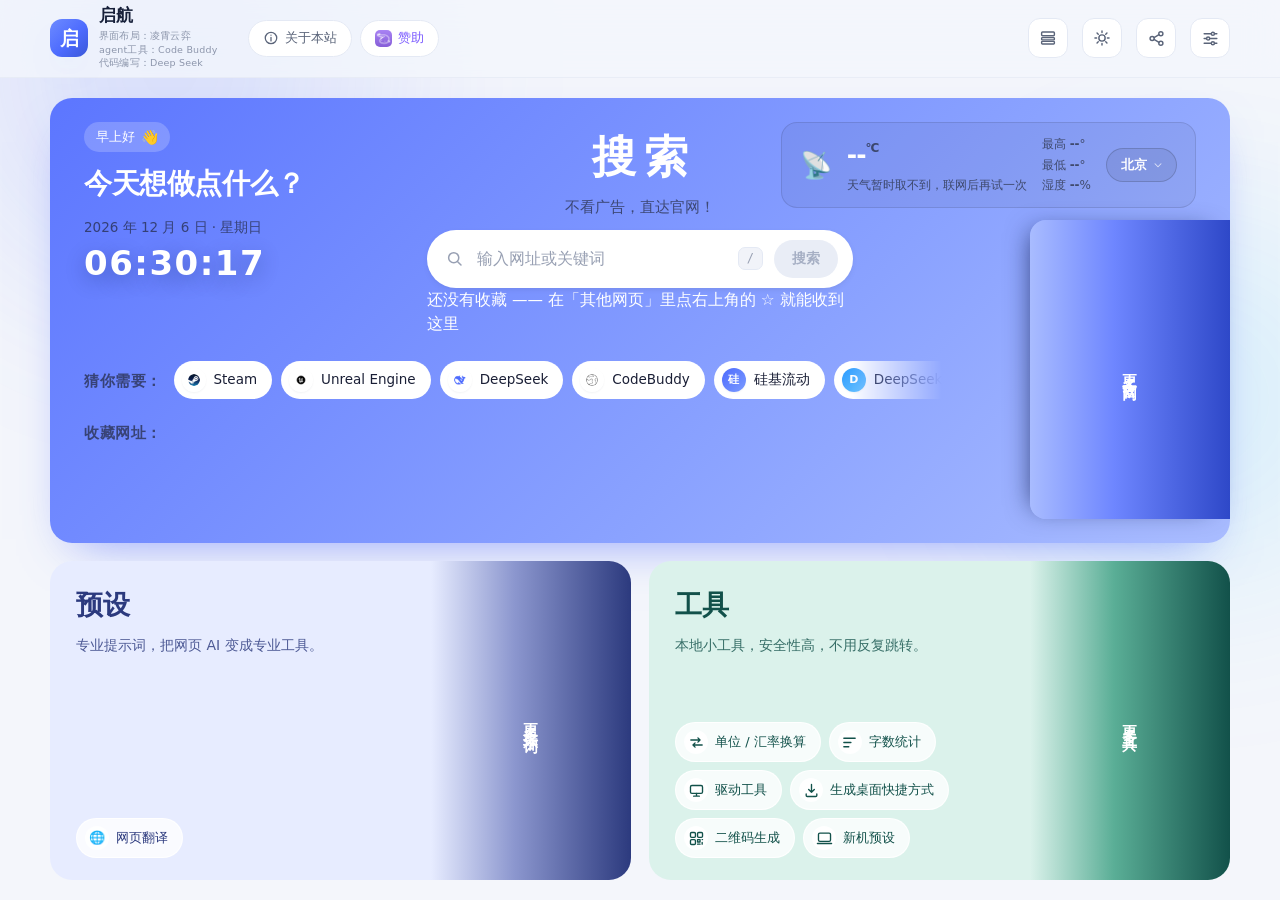
==== commit 700ddd30: "收藏功能 + 风险网址拦截 + 两端彻底分开 收藏网址（js/favs.js） - 「其他网页」每张卡片右上角一个星标：灰色空心 ☆ = 未收藏，黄色实心 ★ = 已收藏 - 收藏 / 取消都弹命名对" ====
--- a/index.html
+++ b/index.html
@@ -7,10 +7,10 @@
 <meta name="description" content="常用网站导航页：常用直达、分类浏览、快速搜索，还有天气、便签待办和单位换算小工具。" />
 <meta name="theme-color" content="#4D6BFE" />
 <link rel="icon" type="image/svg+xml" href="assets/favicon.svg" />
-<link rel="stylesheet" href="css/style.css?v=20261023d" />
-<link rel="stylesheet" href="css/skin-b.css?v=20261023d" />
-<link rel="stylesheet" href="css/skin-c.css?v=20261023d" />
-<link rel="stylesheet" href="css/mobile.css?v=20261023d" media="(max-width: 600px)" />
+<link rel="stylesheet" href="css/style.css?v=20261025f" />
+<link rel="stylesheet" href="css/skin-b.css?v=20261025f" />
+<link rel="stylesheet" href="css/skin-c.css?v=20261025f" />
+<link rel="stylesheet" href="css/mobile.css?v=20261025f" media="(max-width: 600px)" />
 
 
 </head>
@@ -123,7 +123,7 @@
         <div class="pw-head">
           <h2>预设</h2>
         </div>
-        <p class="pw-sub">专业提示词，把网页 AI 变成专业工具</p>
+        <p class="pw-sub">专业提示词，把网页 AI 变成专业工具。</p>
         <div class="pw-chips" id="presetChips"></div>
         <a class="pw-go" href="translate.html">更多提示词</a>
       </section>
@@ -135,7 +135,7 @@
         <div class="pw-head">
           <h2>官网</h2>
         </div>
-        <p class="pw-sub">常用官网，按分类浏览</p>
+        <p class="pw-sub">常用官网，按分类浏览。</p>
         <ul class="pw-list">
           <li>常用软件 · AI 工具</li>
           <li>游戏 · 在线翻译</li>
@@ -148,7 +148,7 @@
         <div class="pw-head">
           <h2>工具</h2>
         </div>
-        <p class="pw-sub">本地小工具，安全性高，不用反复跳转</p>
+        <p class="pw-sub">本地小工具，安全性高，不用反复跳转。</p>
         <div class="pw-chips">
 
           <a class="pw-chip" href="tools.html?tool=unit">
@@ -357,11 +357,13 @@
 </div>
 <div class="toast" id="toast" hidden></div>
 
-<script src="js/data.js?v=20261023d"></script>
-<script src="js/seek.js?v=20261023d"></script>
-<script src="js/pinyin.js?v=20261023d"></script>
-<script src="js/app.js?v=20261023d"></script>
-<script src="js/widgets.js?v=20261023d"></script>
-<script src="js/topbar.js?v=20261023d"></script>
+<script src="js/data.js?v=20261025f"></script>
+<script src="js/seek.js?v=20261025f"></script>
+<script src="js/pinyin.js?v=20261025f"></script>
+<script src="js/risky.js?v=20261025f"></script>
+<script src="js/favs.js?v=20261025f"></script>
+<script src="js/app.js?v=20261025f"></script>
+<script src="js/widgets.js?v=20261025f"></script>
+<script src="js/topbar.js?v=20261025f"></script>
 </body>
 </html>
--- a/css/style.css
+++ b/css/style.css
@@ -3185,3 +3185,276 @@
   .skin-nav a { font-size: 11.5px; letter-spacing: 1px; }
   .icon-btn { width: 34px; height: 34px; }
 }
+
+
+/* ============================================================
+   收藏命名对话框（全局组件，三套皮肤共用变量）
+   ============================================================ */
+.fd-mask {
+  position: fixed;
+  inset: 0;
+  z-index: 99999;
+  display: flex;
+  align-items: center;
+  justify-content: center;
+  padding: 24px;
+  background: rgba(20, 22, 26, .42);
+  box-sizing: border-box;
+}
+
+.fd-box {
+  width: 100%;
+  max-width: 420px;
+  box-sizing: border-box;
+  padding: 22px 24px 18px;
+  background: var(--surface);
+  border: 1px solid var(--border-strong, var(--border));
+  border-radius: 8px;
+  box-shadow: 0 24px 60px -28px rgba(0, 0, 0, .5);
+}
+
+.fd-title {
+  font-size: 17px;
+  font-weight: 700;
+  color: var(--text);
+  letter-spacing: .5px;
+}
+
+.fd-hint {
+  margin: 8px 0 0;
+  font-size: 13px;
+  line-height: 1.6;
+  color: var(--text-3);
+}
+
+.fd-input {
+  width: 100%;
+  box-sizing: border-box;
+  margin-top: 14px;
+  padding: 10px 12px;
+  font-size: 15px;
+  color: var(--text);
+  background: var(--surface-2, var(--surface));
+  border: 1px solid var(--border-strong, var(--border));
+  border-radius: 4px;
+  outline: none;
+  transition: border-color .18s;
+}
+.fd-input:focus { border-color: var(--brand); }
+
+.fd-count {
+  margin-top: 6px;
+  font-size: 11.5px;
+  color: var(--text-3);
+  text-align: right;
+  font-variant-numeric: tabular-nums;
+}
+
+.fd-sug {
+  display: flex;
+  align-items: center;
+  flex-wrap: wrap;
+  gap: 7px;
+  margin-top: 10px;
+}
+
+.fd-sug-label {
+  font-size: 12px;
+  color: var(--text-3);
+}
+
+.fd-sug-btn {
+  padding: 4px 10px;
+  font-size: 12.5px;
+  color: var(--text-2);
+  background: transparent;
+  border: 1px solid var(--border-strong, var(--border));
+  border-radius: 999px;
+  cursor: pointer;
+  transition: border-color .18s, color .18s;
+}
+.fd-sug-btn:hover {
+  color: var(--text);
+  border-color: var(--text);
+}
+
+.fd-row {
+  display: flex;
+  justify-content: flex-end;
+  gap: 10px;
+  margin-top: 20px;
+}
+
+.fd-btn {
+  padding: 9px 18px;
+  font-size: 14px;
+  font-weight: 600;
+  color: var(--text-2);
+  background: transparent;
+  border: 1px solid var(--border-strong, var(--border));
+  border-radius: 4px;
+  cursor: pointer;
+  transition: all .18s;
+}
+.fd-btn:hover {
+  color: var(--text);
+  border-color: var(--text);
+}
+
+.fd-btn.is-primary {
+  color: var(--surface);
+  background: var(--text);
+  border-color: var(--text);
+}
+.fd-btn.is-primary:hover {
+  color: var(--surface);
+  opacity: .88;
+}
+
+.fd-btn.is-danger {
+  color: #D6401E;
+  border-color: rgba(214, 64, 30, .45);
+}
+.fd-btn.is-danger:hover {
+  color: #fff;
+  background: #D6401E;
+  border-color: #D6401E;
+}
+
+
+
+/* ============================================================
+   风险网址警告弹窗
+   ------------------------------------------------------------
+   拦截式：不点「继续前往」就不会跳转。
+   红色是「继续」（有风险的动作），绿色是「取消」（安全的那边，也是默认焦点）。
+   ============================================================ */
+.rk-mask {
+  position: fixed;
+  inset: 0;
+  z-index: 99998;
+  display: flex;
+  align-items: center;
+  justify-content: center;
+  padding: 24px;
+  background: rgba(20, 22, 26, .48);
+  box-sizing: border-box;
+}
+
+.rk-box {
+  position: relative;
+  width: 100%;
+  max-width: 460px;
+  box-sizing: border-box;
+  padding: 24px 26px 20px;
+  background: var(--surface);
+  border: 1px solid var(--border-strong, var(--border));
+  border-radius: 8px;
+  box-shadow: 0 28px 70px -30px rgba(0, 0, 0, .55);
+}
+
+/* 右上角关闭：关掉 = 不访问 */
+.rk-x {
+  position: absolute;
+  top: 10px;
+  right: 10px;
+  width: 30px;
+  height: 30px;
+  padding: 0;
+  font-size: 22px;
+  line-height: 1;
+  color: var(--text-3);
+  background: transparent;
+  border: 0;
+  border-radius: 6px;
+  cursor: pointer;
+  transition: color .18s, background .18s;
+}
+.rk-x:hover { color: var(--text); background: var(--surface-2, rgba(0,0,0,.05)); }
+
+.rk-title {
+  display: flex;
+  align-items: center;
+  gap: 9px;
+  font-size: 18px;
+  font-weight: 800;
+  letter-spacing: .5px;
+  color: #D6401E;
+  padding-right: 32px;
+}
+
+/* 标题前那个感叹号圆标 */
+.rk-title::before {
+  content: "!";
+  flex: 0 0 auto;
+  width: 22px;
+  height: 22px;
+  display: flex;
+  align-items: center;
+  justify-content: center;
+  font-size: 14px;
+  font-weight: 800;
+  color: #fff;
+  background: #D6401E;
+  border-radius: 50%;
+}
+
+.rk-body {
+  margin-top: 14px;
+  font-size: 14px;
+  line-height: 1.75;
+  color: var(--text-2);
+}
+.rk-body p { margin: 0 0 10px; }
+.rk-body p:last-of-type { margin-bottom: 12px; }
+
+.rk-url {
+  display: block;
+  padding: 9px 12px;
+  font-size: 13px;
+  font-family: Consolas, ui-monospace, monospace;
+  color: var(--text);
+  background: var(--surface-2, rgba(0, 0, 0, .04));
+  border: 1px solid var(--border, rgba(0, 0, 0, .1));
+  border-radius: 4px;
+  word-break: break-all;
+}
+
+.rk-row {
+  display: flex;
+  justify-content: flex-end;
+  gap: 10px;
+  margin-top: 20px;
+}
+
+.rk-btn {
+  padding: 10px 20px;
+  font-size: 14.5px;
+  font-weight: 700;
+  letter-spacing: 1px;
+  border-radius: 4px;
+  cursor: pointer;
+  transition: all .18s;
+}
+
+/* 绿色：取消访问（安全的一边） */
+.rk-btn.is-safe {
+  color: #fff;
+  background: #17864B;
+  border: 1px solid #17864B;
+}
+.rk-btn.is-safe:hover { background: #12703E; border-color: #12703E; }
+
+/* 红色：继续前往（有风险的动作） */
+.rk-btn.is-risk {
+  color: #fff;
+  background: #D6401E;
+  border: 1px solid #D6401E;
+}
+.rk-btn.is-risk:hover { background: #BC3719; border-color: #BC3719; }
+
+.rk-btn:focus-visible {
+  outline: 2px solid var(--text);
+  outline-offset: 2px;
+}
+
--- a/css/skin-c.css
+++ b/css/skin-c.css
@@ -656,3 +656,340 @@
    九、页脚（图里没有，隐藏）
    ============================================================ */
 html[data-theme="c"] .home-foot { display: none; }
+
+/* ============================================================
+   桌面端 v19：卡片字号放大 + hero 三块等高
+   ============================================================ */
+
+/* ---------- 一、三个入口的标题和描述：放大到 2.5 倍 ----------
+   原来的 clamp(20px, 1.5vw, 28px) 在 1920 宽下算到 28px，
+   clamp(12px, .95vw, 17px) 算到 17px。这两个数字在 1080 宽的卡片里
+   看着很小 —— 老年用户界面应该一眼看得清，所以按固定大小写死，
+   不再随屏幕宽度缩。 */
+html[data-theme="c"] .pw-head h2 {
+  font-size: 70px;
+  letter-spacing: 4px;
+  line-height: 1.1;
+}
+
+html[data-theme="c"] .pw-sub {
+  font-size: 42px;
+  line-height: 1.35;
+  letter-spacing: .5px;
+  margin-left: 34px;
+}
+
+/* 编号跟着放大一档，不然和标题差太远 */
+html[data-theme="c"] .pw-head::before {
+  width: 64px;
+  font-size: 22px;
+  letter-spacing: 2px;
+}
+
+/* 箭头也放大，和标题同一个量级 */
+html[data-theme="c"] .pw-go::after { font-size: 46px; }
+
+/* 卡片内边距跟着放宽，不然字会贴边 */
+html[data-theme="c"] .pw { padding: 18px 40px; }
+
+/* 卡片高度按内容撑开 —— 字放大 2.5 倍之后，
+   固定的 flex 均分可能装不下，这里给一个内容下限 */
+html[data-theme="c"] .pw { min-height: fit-content; }
+
+
+/* ============================================================
+   二、hero 三块等高（以标题区的高度为准）
+   ------------------------------------------------------------
+   .hero-block 原来是 align-items: flex-start，三块各按自己的内容高，
+   所以天气块比标题区矮一大截。
+   改成 stretch 之后三块同高，天气块再 height: 100% 填满 ——
+   标题区是最高的那块（启航 + 日期 + 时间），另外两块跟它对齐。
+   ============================================================ */
+html[data-theme="c"] .hero-block { align-items: stretch; }
+
+html[data-theme="c"] .hb-side {
+  align-self: stretch;
+  display: flex;
+  align-items: stretch;
+  /* margin-top 归零，否则底部会短 6px 对不齐 */
+  margin: 0;
+}
+
+html[data-theme="c"] .wx {
+  height: 100%;
+  align-content: stretch;         /* 内容也撑满，不在底部留空 */
+  gap: 10px 14px;
+  padding: 14px 16px;
+}
+
+/* ---------- 三、天气内容字号放大 ---------- */
+html[data-theme="c"] .city-btn {
+  font-size: 16px;
+  padding: 6px 12px;
+}
+
+html[data-theme="c"] .wx-ico { font-size: 34px; }
+
+html[data-theme="c"] .wx-now b { font-size: 44px; }
+html[data-theme="c"] .wx-now b small { font-size: 17px; }
+html[data-theme="c"] .wx-now em { font-size: 15px; }
+
+html[data-theme="c"] .wx-meta {
+  font-size: 15px;
+  line-height: 1.5;
+  gap: 2px;
+}
+html[data-theme="c"] .wx-meta b { font-size: 16px; }
+
+
+
+/* ============================================================
+   主页收藏栏
+   ------------------------------------------------------------
+   位置就是原来那块虚线占位（搜索框下面）。
+   以前是 <div class="hb-center::after"> 画的空框，现在换成真实内容：
+   有收藏就列成一排胶囊，点了直接开；没有就留一句提示。
+   ============================================================ */
+
+/* 虚线占位撤掉，让位给真实的收藏栏 */
+html[data-theme="c"] .hb-center::after { content: none; display: none; }
+
+html[data-theme="c"] .fav-bar {
+  display: flex;
+  flex-wrap: wrap;
+  gap: 10px;
+  align-content: flex-start;
+  width: 100%;
+  min-height: 92px;
+  margin: 14px 0 0;
+  padding: 12px 14px;
+  box-sizing: border-box;
+  border: 1px dashed var(--border-strong);
+  border-radius: 4px;
+}
+
+html[data-theme="c"] .fav-empty {
+  font-size: 14px;
+  line-height: 1.7;
+  color: var(--text-3);
+}
+
+html[data-theme="c"] .fav-chip {
+  display: inline-flex;
+  align-items: center;
+  gap: 7px;
+  max-width: 240px;
+  padding: 7px 11px;
+  box-sizing: border-box;
+  border: 1px solid var(--border-strong);
+  border-radius: 3px;
+  background: var(--surface);
+  font-size: 15px;
+  color: var(--text);
+  text-decoration: none;
+  transition: border-color .18s, background .18s;
+}
+html[data-theme="c"] .fav-chip:hover {
+  border-color: var(--text);
+  background: var(--surface-2);
+}
+
+html[data-theme="c"] .fav-chip-name {
+  overflow: hidden;
+  text-overflow: ellipsis;
+  white-space: nowrap;
+}
+
+/* 移除按钮：悬停才出现，平时不占视觉噪音 */
+html[data-theme="c"] .fav-chip-x {
+  flex: 0 0 auto;
+  font-size: 16px;
+  line-height: 1;
+  color: var(--text-3);
+  opacity: 0;
+  cursor: pointer;
+  transition: opacity .15s, color .15s;
+}
+html[data-theme="c"] .fav-chip:hover .fav-chip-x { opacity: 1; }
+html[data-theme="c"] .fav-chip-x:hover { color: #D6401E; }
+
+
+
+/* ============================================================
+   主页三个入口：描述缩小 + 下划线引导
+   ============================================================ */
+
+/* 描述字号 42 → 34（缩 20%）。
+   flex 从 1 1 0 改成 0 1 auto：让它只占自己的内容宽 ——
+   下划线的长度才会等于文字长度，而不是拉满整张卡片。
+   max-width 兜底，太长时不会顶到箭头。 */
+html[data-theme="c"] .pw-sub {
+  flex: 0 1 auto;
+  max-width: 100%;
+  font-size: 34px;
+  line-height: 1.3;
+  letter-spacing: .5px;
+  margin-left: 30px;
+  padding-bottom: 6px;
+  /* 下划线画在文字下方，不穿过字 —— 用 border-bottom 不用 text-decoration */
+  border-bottom: 2px solid #D6401E;
+}
+
+/* ============================================================
+   搜索候选：没有结果时的提示要看得清
+   ------------------------------------------------------------
+   原来那行是浅灰色小字，在米白底上几乎看不见。
+   加深到正文色并加粗，字号也提一档。
+   ============================================================ */
+html[data-theme="c"] .search-empty {
+  font-size: 15px;
+  font-weight: 600;
+  line-height: 1.6;
+  color: var(--text);
+  padding: 10px 12px;
+  letter-spacing: .2px;
+}
+
+/* 「常用工具类官网：」那句小标题 */
+html[data-theme="c"] .search-empty + .search-empty {
+  font-size: 13px;
+  font-weight: 600;
+  color: var(--text-2);
+  padding-top: 2px;
+  padding-bottom: 4px;
+}
+
+
+/* ---------- 收藏胶囊：加图标 + 截断长名字 ---------- */
+html[data-theme="c"] .fav-chip {
+  gap: 8px;
+  max-width: 210px;
+  padding: 6px 10px;
+}
+
+/* 图标：22×22 小方块，加载失败时退回名字首字 */
+html[data-theme="c"] .fav-chip-ico {
+  flex: 0 0 auto;
+  width: 22px;
+  height: 22px;
+  display: flex;
+  align-items: center;
+  justify-content: center;
+  overflow: hidden;
+  border-radius: 5px;
+  background: var(--surface-2);
+  font-size: 12px;
+  font-weight: 700;
+  color: var(--text-2);
+  line-height: 1;
+}
+html[data-theme="c"] .fav-chip-ico img {
+  width: 100%;
+  height: 100%;
+  object-fit: contain;
+  display: block;
+}
+html[data-theme="c"] .fav-chip-ico.is-text {
+  background: #EDE6D6;
+  color: #6B5A33;
+}
+
+/* 名字最多 130px，长了用省略号 —— 用户可能自己命名很长 */
+html[data-theme="c"] .fav-chip-name {
+  max-width: 130px;
+}
+
+
+
+/* ---- 修正：箭头跑到描述右边了 ----
+   .pw-sub 改成 flex: 0 1 auto 之后不再撑满卡片，
+   箭头（margin-left: 16px）就紧贴着描述。
+   改成 auto，把它推回卡片最右边 —— 用户要求「箭头不要跟着改变」。 */
+html[data-theme="c"] .pw-go { margin-left: auto; }
+
+
+
+/* ============================================================
+   收藏框 v2：空状态居中放大 + 溢出时出「更多」
+   ============================================================ */
+
+/* ---------- 一、空状态：提示铺满并居中，字号翻倍 ---------- */
+html[data-theme="c"] .fav-bar.is-empty {
+  align-items: center;
+  justify-content: center;
+  align-content: center;
+}
+
+html[data-theme="c"] .fav-empty {
+  width: 100%;
+  font-size: 28px;          /* 14 → 28，翻一倍 */
+  line-height: 1.5;
+  font-weight: 600;
+  text-align: center;
+  color: var(--text-2);     /* 从浅灰提到次级正文色，居中之后不至于发虚 */
+}
+
+/* ---------- 二、有收藏时：最多两行，超出才出「更多」 ----------
+   一行胶囊 34px（图标 22 + 上下内边距 12），两行 + 行间距 10 = 78，
+   再加容器上下内边距 24 = 102。给 104 留一点余量。 */
+html[data-theme="c"] .fav-bar.has-items {
+  position: relative;
+  max-height: 104px;
+  overflow: hidden;
+  padding-right: 96px;      /* 给右侧的「更多」让出位置 */
+}
+
+/* 展开后不再限制 */
+html[data-theme="c"] .fav-bar.has-items.is-open {
+  max-height: none;
+}
+
+/* ---------- 三、「更多」按钮 ----------
+   钉在收藏框右上角。用绝对定位是为了不参与 scrollHeight 计算 ——
+   否则它自己会把框撑高，永远判定为「没溢出」。 */
+html[data-theme="c"] .fav-more {
+  position: absolute;
+  right: 10px;
+  top: 10px;
+  z-index: 2;
+  padding: 7px 16px;
+  font-size: 15px;
+  font-weight: 700;
+  letter-spacing: 2px;
+  color: var(--surface);
+  background: var(--text);
+  border: 0;
+  border-radius: 4px;
+  cursor: pointer;
+  transition: opacity .18s, transform .18s;
+}
+html[data-theme="c"] .fav-more:hover {
+  opacity: .86;
+  transform: translateY(-1px);
+}
+html[data-theme="c"] .fav-more:active {
+  transform: translateY(0);
+}
+
+/* 展开状态下按钮挪到右下，免得压住刚露出来的第二行之后的内容 */
+html[data-theme="c"] .fav-bar.has-items.is-open {
+  padding-bottom: 46px;
+}
+html[data-theme="c"] .fav-bar.has-items.is-open .fav-more {
+  top: auto;
+  bottom: 8px;
+}
+
+
+
+/* ---- 修正：空状态提示被右侧留白截断 ----
+   有收藏时给收藏框留了 padding-right: 96px（给「更多」让位），
+   但空状态没有「更多」按钮，这块留白反而把文字挤掉了一半。
+   空状态单独把留白收回来，也不限制高度。 */
+html[data-theme="c"] .fav-bar.is-empty {
+  max-height: none;
+  padding-right: 14px;
+  padding-left: 14px;
+  overflow: visible;
+}
+
--- a/css/mobile.css
+++ b/css/mobile.css
@@ -580,3 +580,125 @@
   text-align: left;
 }
 
+
+
+/* ============================================================
+   手机端收尾 v2
+   ============================================================ */
+
+/* ---------- 一、去掉收藏栏下面那条空的虚线框 ----------
+   .hb-center::after 原来是「收藏网址预留位」画的虚线占位。
+   桌面端已经换成真实收藏栏了，手机端这两条还在，会多出一条空框。 */
+html[data-theme="c"] .hb-center::after {
+  content: none !important;
+  display: none !important;
+}
+
+/* ---------- 二、收藏框：提示缩小，高度留三行 ---------- */
+html[data-theme="c"] .fav-bar {
+  min-height: 0;
+  max-height: 132px;        /* 约三行胶囊 */
+  overflow: hidden;
+  padding: 10px 12px;
+  margin: 10px 0 0;
+}
+
+/* 提示从 28px 收到 16px —— 28 在手机上一句占四行，把收藏位置全占了 */
+html[data-theme="c"] .fav-empty {
+  font-size: 16px;
+  line-height: 1.65;
+  font-weight: 600;
+  padding: 0 4px;
+}
+
+/* 手机是竖排，按钮不用缩在框里 —— 放到收藏框正下方，占满一行 */
+html[data-theme="c"] .fav-more {
+  position: static;
+  width: 100%;
+  margin: 8px 0 0;
+  padding: 11px 0;
+  font-size: 16px;
+  letter-spacing: 1px;
+}
+
+/* 展开后不限制高度 */
+html[data-theme="c"] .fav-bar.is-open {
+  max-height: none;
+  overflow: visible;
+}
+
+/* ---------- 三、顶栏：只留首页，放大到 200%，加「关于本站」图标 ---------- */
+/* 隐藏首页以外的导航项 */
+html[data-theme="c"] .skin-nav a:not(:first-child) { display: none; }
+
+/* 首页放大一倍（13 → 26） */
+html[data-theme="c"] .skin-nav {
+  gap: 0;
+  margin-left: 0;
+  flex: 0 0 auto;
+}
+html[data-theme="c"] .skin-nav a {
+  font-size: 26px;
+  font-weight: 700;
+  letter-spacing: 2px;
+  padding-bottom: 4px;
+}
+
+/* 「关于本站」恢复显示，但只留一个圆形图标，文字藏掉。
+   位置正好在「首页」和右边那组按钮之间。 */
+html[data-theme="c"] .top-actions {
+  display: flex;
+  align-items: center;
+  gap: 6px;
+  margin: 0 0 0 10px;
+  flex: 0 0 auto;
+}
+
+html[data-theme="c"] .top-actions .top-btn {
+  width: 32px;
+  height: 32px;
+  padding: 0;
+  font-size: 0;                 /* 藏掉「关于本站」四个字 */
+  display: flex;
+  align-items: center;
+  justify-content: center;
+  border: 1px solid var(--border-strong);
+  border-radius: 999px;
+  background: transparent;
+  flex: 0 0 auto;
+}
+
+/* 用 ⓘ 当图标，比塞 SVG 省事，也不挑字体 */
+html[data-theme="c"] .top-actions .top-btn::before {
+  content: "\24D8";
+  font-size: 19px;
+  line-height: 1;
+  font-weight: 400;
+  color: var(--text-2);
+}
+
+/* 赞助按钮继续保持隐藏 */
+html[data-theme="c"] .top-actions .top-btn.is-sponsor { display: none; }
+
+/* ---------- 四、搜索候选框：允许一直填到屏幕底部 ---------- */
+html[data-theme="c"] .search-panel {
+  max-height: none !important;
+  min-height: 220px;
+}
+
+
+/* ---- 收藏框：三行胶囊的高度 ----
+   一行 34px（图标 22 + 上下内边距 12），三行 + 两个行间距 16 + 容器内边距 20 = 138。 */
+html[data-theme="c"] .fav-bar { max-height: 142px; }
+
+/* ---- 修正：只留「首页」的规则没生效 ----
+   实测 .skin-nav 还是 223 宽（该是 100 出头），说明隐藏项还占着位置。
+   换成 nth-child(n+2) 并加 !important —— 这一条必须赢，
+   否则首页放大到 26px 之后整条顶栏会溢出屏幕。 */
+html[data-theme="c"] .skin-nav a:nth-child(n+2) {
+  display: none !important;
+}
+html[data-theme="c"] .skin-nav {
+  gap: 0 !important;
+  margin-left: 0 !important;
+}
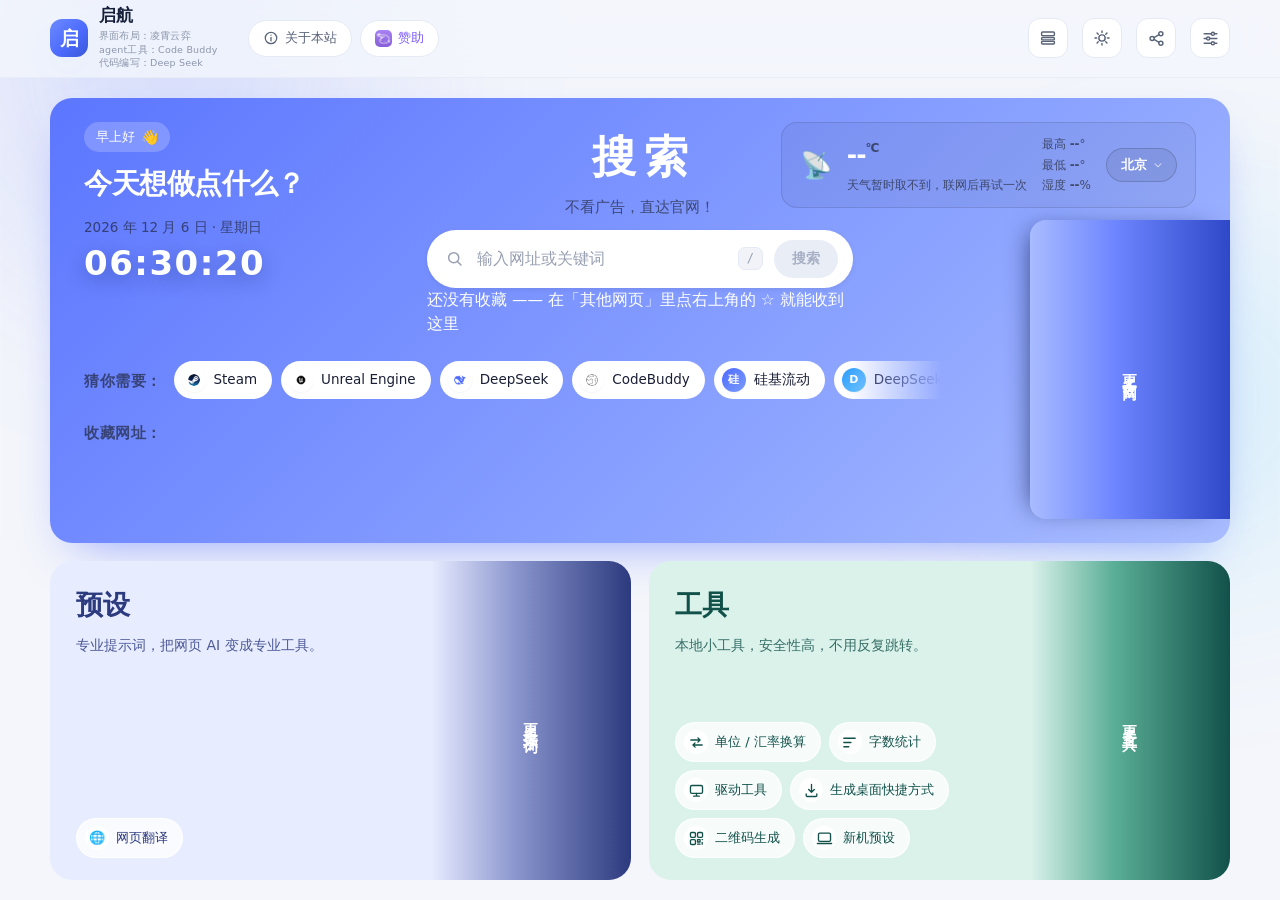
==== commit 7fd77d92: "多标签交集筛选 + 固定头滚动列表 + 收藏样式修正 标签体系（js/tags.js，新建） - 4 组 21 个标签：类型 12 / 平台 3 / 特性 4 / 地区 2 - 100 个站点逐个手工" ====
--- a/index.html
+++ b/index.html
@@ -7,10 +7,10 @@
 <meta name="description" content="常用网站导航页：常用直达、分类浏览、快速搜索，还有天气、便签待办和单位换算小工具。" />
 <meta name="theme-color" content="#4D6BFE" />
 <link rel="icon" type="image/svg+xml" href="assets/favicon.svg" />
-<link rel="stylesheet" href="css/style.css?v=20261025f" />
-<link rel="stylesheet" href="css/skin-b.css?v=20261025f" />
-<link rel="stylesheet" href="css/skin-c.css?v=20261025f" />
-<link rel="stylesheet" href="css/mobile.css?v=20261025f" media="(max-width: 600px)" />
+<link rel="stylesheet" href="css/style.css?v=20261025y" />
+<link rel="stylesheet" href="css/skin-b.css?v=20261025y" />
+<link rel="stylesheet" href="css/skin-c.css?v=20261025y" />
+<link rel="stylesheet" href="css/mobile.css?v=20261025y" media="(max-width: 600px)" />
 
 
 </head>
@@ -357,13 +357,13 @@
 </div>
 <div class="toast" id="toast" hidden></div>
 
-<script src="js/data.js?v=20261025f"></script>
-<script src="js/seek.js?v=20261025f"></script>
-<script src="js/pinyin.js?v=20261025f"></script>
-<script src="js/risky.js?v=20261025f"></script>
-<script src="js/favs.js?v=20261025f"></script>
-<script src="js/app.js?v=20261025f"></script>
-<script src="js/widgets.js?v=20261025f"></script>
-<script src="js/topbar.js?v=20261025f"></script>
+<script src="js/data.js?v=20261025y"></script>
+<script src="js/seek.js?v=20261025y"></script>
+<script src="js/pinyin.js?v=20261025y"></script>
+<script src="js/risky.js?v=20261025y"></script>
+<script src="js/favs.js?v=20261025y"></script>
+<script src="js/app.js?v=20261025y"></script>
+<script src="js/widgets.js?v=20261025y"></script>
+<script src="js/topbar.js?v=20261025y"></script>
 </body>
 </html>
--- a/css/mobile.css
+++ b/css/mobile.css
@@ -702,3 +702,118 @@
   gap: 0 !important;
   margin-left: 0 !important;
 }
+
+
+/* ============================================================
+   手机端紧急修复：三个入口的描述被挤出屏幕
+   ------------------------------------------------------------
+   桌面端把 .pw-sub 放大到了 34px（配 70px 的标题），
+   手机端几轮改下来只覆盖了 width / text-align，一直没覆盖 font-size ——
+   于是 34px 直接继承下来，一行只放得下两个字，剩下的全被裁掉。
+   ============================================================ */
+html[data-theme="c"] .pw-sub {
+  display: block;
+  width: auto;              /* 不撑满，下划线的长度才跟文字一致 */
+  max-width: 100%;
+  flex: none;
+  margin: 6px 0 0;
+  padding: 0 0 5px 30px;
+  font-size: 13px;
+  line-height: 1.5;
+  letter-spacing: 0;
+  word-break: break-all;
+  overflow-wrap: anywhere;
+  box-sizing: border-box;
+}
+
+/* 标题别继承桌面的 70px */
+html[data-theme="c"] .pw-head h2 {
+  font-size: 20px;
+  letter-spacing: 2px;
+  line-height: 1.2;
+}
+html[data-theme="c"] .pw-head::before {
+  width: 30px;
+  font-size: 11.5px;
+}
+
+/* 卡片按内容排，不强制均分 —— 字小了均分反而留太多空 */
+html[data-theme="c"] .pw {
+  flex: 0 0 auto;
+  min-height: 88px;
+  display: flex;
+  flex-direction: column;
+  justify-content: center;
+  padding: 12px 42px 12px 14px;
+}
+
+
+/* ---- 卡片改回均分填充 ----
+   上一版为了不裁字改成了 flex: 0 0 auto，结果三张卡下面空了一大块。
+   字现在缩小到 13px 了，均分不会再挤，改回 flex: 1。 */
+html[data-theme="c"] .pw {
+  flex: 1 1 0;
+  min-height: 88px;
+}
+
+
+/* ============================================================
+   手机端「其他网页」：顶栏换两个开关，分类和说明默认折叠
+   ------------------------------------------------------------
+   这一页在手机上，左栏分类树 + 「关于国外站点」会把首屏占满，
+   站点列表要滚好久才露出来。改成两个按钮控制显隐。
+   ============================================================ */
+
+/* ---------- 一、开关按钮 ---------- */
+html[data-theme="c"] .mob-toggle {
+  flex: 0 0 auto;
+  height: 34px;
+  padding: 0 12px;
+  font-size: 13px;
+  font-weight: 600;
+  letter-spacing: .5px;
+  white-space: nowrap;
+  color: var(--text-2);
+  background: transparent;
+  border: 1px solid var(--border-strong);
+  border-radius: 999px;
+  cursor: pointer;
+  transition: color .18s, background .18s, border-color .18s;
+}
+
+html[data-theme="c"] .mob-toggle.is-on {
+  color: var(--surface);
+  background: var(--text);
+  border-color: var(--text);
+}
+
+/* ---------- 二、两块默认折叠 ---------- */
+html[data-theme="c"] .as-side,
+html[data-theme="c"] .as-global-note {
+  display: none !important;
+}
+
+html[data-theme="c"] .as-side.is-mob-open,
+html[data-theme="c"] .as-global-note.is-mob-open {
+  display: block !important;
+  margin-bottom: 14px;
+}
+
+/* 展开态别把整个屏幕占死 —— 分类树很长，给它一个滚动上限 */
+html[data-theme="c"] .as-side.is-mob-open {
+  max-height: 52vh;
+  overflow-y: auto;
+  -webkit-overflow-scrolling: touch;
+}
+
+
+/* ---------- 三、手机端不再显示类别标题 ----------
+   分类已经收进顶栏那个「分类」按钮里了，内容区再挂一层
+   「常用软件 21 个 / 解压压缩 4 个」的标题就重复了。
+   直接让站点卡片平铺，翻起来更快。 */
+html[data-theme="c"] .as-group-head,
+html[data-theme="c"] .as-cat-head { display: none !important; }
+
+/* 组和组之间的空隙也收掉，不然会留一条没来由的空白 */
+html[data-theme="c"] .as-cat { margin-bottom: 0 !important; }
+html[data-theme="c"] .as-grid { gap: 12px; }
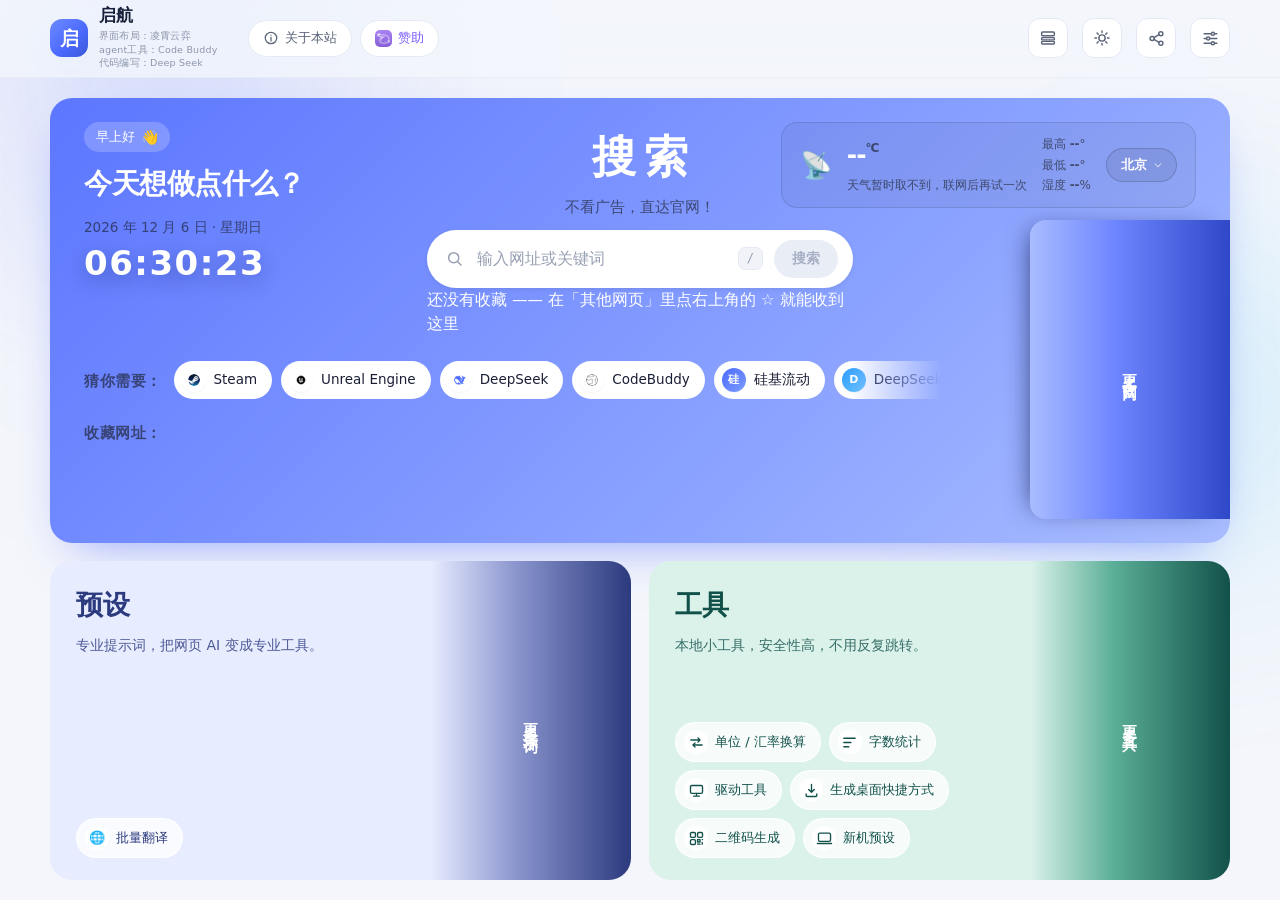
==== commit f535e0bd: "多标签筛选 + 提示词三层界面 + 文档体系与目录重组 标签筛选（js/tags.js、js/filter.js） - 4 组 21 个标签，100 个站点逐个手工打标，不是规则推导 - 筛选器弹窗：" ====
--- a/index.html
+++ b/index.html
@@ -7,10 +7,10 @@
 <meta name="description" content="常用网站导航页：常用直达、分类浏览、快速搜索，还有天气、便签待办和单位换算小工具。" />
 <meta name="theme-color" content="#4D6BFE" />
 <link rel="icon" type="image/svg+xml" href="assets/favicon.svg" />
-<link rel="stylesheet" href="css/style.css?v=20261025y" />
-<link rel="stylesheet" href="css/skin-b.css?v=20261025y" />
-<link rel="stylesheet" href="css/skin-c.css?v=20261025y" />
-<link rel="stylesheet" href="css/mobile.css?v=20261025y" media="(max-width: 600px)" />
+<link rel="stylesheet" href="css/style.css?v=20261027r" />
+<link rel="stylesheet" href="css/skin-b.css?v=20261027r" />
+<link rel="stylesheet" href="css/skin-c.css?v=20261027r" />
+<link rel="stylesheet" href="css/mobile.css?v=20261027r" media="(max-width: 600px)" />
 
 
 </head>
@@ -357,13 +357,13 @@
 </div>
 <div class="toast" id="toast" hidden></div>
 
-<script src="js/data.js?v=20261025y"></script>
-<script src="js/seek.js?v=20261025y"></script>
-<script src="js/pinyin.js?v=20261025y"></script>
-<script src="js/risky.js?v=20261025y"></script>
-<script src="js/favs.js?v=20261025y"></script>
-<script src="js/app.js?v=20261025y"></script>
-<script src="js/widgets.js?v=20261025y"></script>
-<script src="js/topbar.js?v=20261025y"></script>
+<script src="js/data.js?v=20261027r"></script>
+<script src="js/seek.js?v=20261027r"></script>
+<script src="js/pinyin.js?v=20261027r"></script>
+<script src="js/risky.js?v=20261027r"></script>
+<script src="js/favs.js?v=20261027r"></script>
+<script src="js/app.js?v=20261027r"></script>
+<script src="js/widgets.js?v=20261027r"></script>
+<script src="js/topbar.js?v=20261027r"></script>
 </body>
 </html>
--- a/css/style.css
+++ b/css/style.css
@@ -3458,3 +3458,173 @@
   outline-offset: 2px;
 }
 
+
+
+/* ============================================================
+   简约档案 · 黑夜模式的按钮配色
+   ------------------------------------------------------------
+   规则很朴素：
+     日间  米白底 + 黑字 + 黑边
+     黑夜  黑底 + 米白字 + 米白边
+   问题是很多按钮写的是「background: var(--text) / color: var(--surface)」，
+   黑夜下 --text 变浅、--surface 变深，这套配色就整个翻过来了 ——
+   本该深色的按钮变成白底，字反而变暗。
+   这里把「实心按钮」统一纠正回黑底米白字。
+   ============================================================ */
+
+/* ---------- 实心按钮：黑底 + 米白字 + 米白边 ---------- */
+html[data-theme="c"][data-mode="dark"] .search-go,
+html[data-theme="c"][data-mode="dark"] .as-go,
+html[data-theme="c"][data-mode="dark"] .as-cat-open,
+html[data-theme="c"][data-mode="dark"] .pm-step,
+html[data-theme="c"][data-mode="dark"] .set-btn,
+html[data-theme="c"][data-mode="dark"] .fd-btn.is-primary,
+html[data-theme="c"][data-mode="dark"] .flt-apply,
+html[data-theme="c"][data-mode="dark"] .flt-tag.is-on,
+html[data-theme="c"][data-mode="dark"] .mob-toggle.is-on {
+  background: #14161A !important;
+  color: #F4F3EF !important;
+  border-color: #F4F3EF !important;
+}
+
+/* 悬停时提一点亮，别和常态一样看不出反馈 */
+html[data-theme="c"][data-mode="dark"] .search-go:hover,
+html[data-theme="c"][data-mode="dark"] .as-go:hover,
+html[data-theme="c"][data-mode="dark"] .as-cat-open:hover,
+html[data-theme="c"][data-mode="dark"] .flt-apply:hover {
+  background: #24272C !important;
+}
+
+/* ---------- 描边按钮：透明底 + 米白字米白边 ---------- */
+html[data-theme="c"][data-mode="dark"] .icon-btn,
+html[data-theme="c"][data-mode="dark"] .top-btn,
+html[data-theme="c"][data-mode="dark"] .back-home,
+html[data-theme="c"][data-mode="dark"] .pm-back,
+html[data-theme="c"][data-mode="dark"] .flt-tag,
+html[data-theme="c"][data-mode="dark"] .flt-clear,
+html[data-theme="c"][data-mode="dark"] .mob-toggle,
+html[data-theme="c"][data-mode="dark"] .set-btn.is-danger {
+  background: transparent !important;
+  color: #E4E2DC !important;
+  border-color: rgba(244, 243, 239, .28) !important;
+}
+html[data-theme="c"][data-mode="dark"] .icon-btn:hover,
+html[data-theme="c"][data-mode="dark"] .flt-tag:hover,
+html[data-theme="c"][data-mode="dark"] .flt-clear:hover {
+  background: rgba(255, 255, 255, .08) !important;
+  border-color: #F4F3EF !important;
+}
+
+/* 危险操作（清空本地记录）保留红调 */
+html[data-theme="c"][data-mode="dark"] .set-btn.is-danger {
+  color: #FF8A6A !important;
+  border-color: rgba(255, 138, 106, .45) !important;
+}
+
+/* ---------- 编号徽章：黑底米白字 ---------- */
+html[data-theme="c"][data-mode="dark"] .pm-step {
+  border-color: transparent !important;
+}
+
+/* ---------- 分段选择器（单位换算那排「长度 / 重量 / 面积」） ----------
+   选中的那块在黑夜下是浅白底 + 浅字，等于看不见。
+   换成黑底米白字，和日间正好反过来。 */
+html[data-theme="c"][data-mode="dark"] .seg-btn.is-on,
+html[data-theme="c"][data-mode="dark"] .tool-seg-btn.is-on,
+html[data-theme="c"][data-mode="dark"] [class*="seg"] .is-on,
+html[data-theme="c"][data-mode="dark"] [class*="-tab"].is-on {
+  background: #14161A !important;
+  color: #F4F3EF !important;
+  border-color: #F4F3EF !important;
+}
+
+
+
+/* ---- 补：渐变按钮要显式清掉 background-image ----
+   .pm-step 等的底色是 `background: var(--brand-grad)`（线性渐变），
+   而黑夜模式下 --brand-grad 是「白到白」的渐变 ——
+   只写 background-color 盖不住它，得把 background-image 也归零。 */
+html[data-theme="c"][data-mode="dark"] .search-go,
+html[data-theme="c"][data-mode="dark"] .as-go,
+html[data-theme="c"][data-mode="dark"] .as-cat-open,
+html[data-theme="c"][data-mode="dark"] .set-btn,
+html[data-theme="c"][data-mode="dark"] .fd-btn.is-primary,
+html[data-theme="c"][data-mode="dark"] .flt-apply,
+html[data-theme="c"][data-mode="dark"] .flt-tag.is-on,
+html[data-theme="c"][data-mode="dark"] .mob-toggle.is-on,
+html[data-theme="c"][data-mode="dark"] .seg-btn.is-on,
+html[data-theme="c"][data-mode="dark"] [class*="seg"] .is-on {
+  background-image: none !important;
+  background-color: #14161A !important;
+  color: #F4F3EF !important;
+  border-color: #F4F3EF !important;
+  box-shadow: none !important;
+}
+
+/* 编号徽章本来就是渐变方块，黑夜下改成纯黑底米白字 */
+html[data-theme="c"][data-mode="dark"] .pm-step {
+  background-image: none !important;
+  background-color: #F4F3EF !important;
+  color: #14161A !important;
+  border: 1px solid #F4F3EF !important;
+}
+
+/* 「重置为默认」这类次要按钮：透明底 + 米白边 */
+html[data-theme="c"][data-mode="dark"] .pm-reset,
+html[data-theme="c"][data-mode="dark"] .pm-tools-reset,
+html[data-theme="c"][data-mode="dark"] button.is-ghost {
+  background-image: none !important;
+  background-color: transparent !important;
+  color: #E4E2DC !important;
+  border-color: rgba(244, 243, 239, .28) !important;
+}
+
+
+
+/* ---- 补：「重置为默认」这类小按钮 ----
+   类名是 .mini-btn，上一版按 .pm-reset 去写，没对上。 */
+html[data-theme="c"][data-mode="dark"] .mini-btn,
+html[data-theme="c"][data-mode="dark"] .set-btn.is-ghost {
+  background-image: none !important;
+  background-color: transparent !important;
+  color: #E4E2DC !important;
+  border-color: rgba(244, 243, 239, .3) !important;
+  box-shadow: none !important;
+}
+html[data-theme="c"][data-mode="dark"] .mini-btn:hover {
+  background-color: rgba(255, 255, 255, .08) !important;
+  border-color: #F4F3EF !important;
+}
+
+/* ---- 补：主按钮（复制提示词） ---- */
+html[data-theme="c"][data-mode="dark"] .primary-btn {
+  background-image: none !important;
+  background-color: #F4F3EF !important;
+  color: #14161A !important;
+  border-color: #F4F3EF !important;
+  box-shadow: none !important;
+}
+
+/* ---- 补：手机端标题和返回按钮强行同行 ----
+   .page-head 基础是 flex + space-between，但实测在窄屏会被挤成两行，
+   按钮掉到标题下面。这里把方向、换行、对齐全锁死。 */
+@media (max-width: 600px) {
+  .tr-head .page-head {
+    display: flex !important;
+    flex-direction: row !important;
+    flex-wrap: nowrap !important;
+    align-items: flex-start !important;
+    justify-content: space-between !important;
+    gap: 8px !important;
+  }
+
+  .tr-head .page-head-text { flex: 1 1 auto !important; min-width: 0; }
+
+  /* 返回按钮组靠右，不参与压缩 */
+  .tr-head .back-home,
+  .tr-head .pm-back {
+    flex: 0 0 auto !important;
+    align-self: flex-start;
+  }
+}
+
--- a/css/skin-c.css
+++ b/css/skin-c.css
@@ -993,3 +993,47 @@
   overflow: visible;
 }
 
+
+
+/* ============================================================
+   天气卡次要文字：跟主题走，不写死白色
+   ------------------------------------------------------------
+   style.css 里这几条是给原站「深色渐变背景」写的：
+     .wx-meta      { color: rgba(255,255,255,.8) }
+     .wx-now em    { color: rgba(255,255,255,.72) }
+     .wx-now b small { color: rgba(255,255,255,.7) }
+   简约档案是米白底，白色字直接看不见；黑夜模式下换了底色，
+   这些写死的白又和背景太接近，同样看不清。
+   改用变量 —— 日间是深灰，黑夜自动变浅灰。
+   ============================================================ */
+html[data-theme="c"] .wx-meta,
+html[data-theme="c"] .wx-now em,
+html[data-theme="c"] .wx-now b small {
+  color: var(--text-2) !important;
+}
+
+/* 黑夜模式再压一档亮度，保证和深色卡片的对比度 */
+html[data-theme="c"][data-mode="dark"] .wx-meta,
+html[data-theme="c"][data-mode="dark"] .wx-now em,
+html[data-theme="c"][data-mode="dark"] .wx-now b small {
+  color: #C6C3BC !important;
+}
+
+/* 城市按钮同理 —— 原站给它的是半透明白底白字 */
+html[data-theme="c"] .wx .city-btn,
+html[data-theme="c"] .hero-block .city-btn {
+  color: var(--text-2) !important;
+  background: var(--surface-2) !important;
+  border-color: var(--border-strong) !important;
+}
+html[data-theme="c"][data-mode="dark"] .wx .city-btn,
+html[data-theme="c"][data-mode="dark"] .hero-block .city-btn {
+  color: #C6C3BC !important;
+  background: rgba(255, 255, 255, .06) !important;
+  border-color: rgba(255, 255, 255, .16) !important;
+}
+
+/* 温度主体和图标也跟着主题，避免黑夜下白字发灰 */
+html[data-theme="c"] .wx-now b { color: var(--text); }
+html[data-theme="c"][data-mode="dark"] .wx-now b { color: #F2F0EC; }
+
